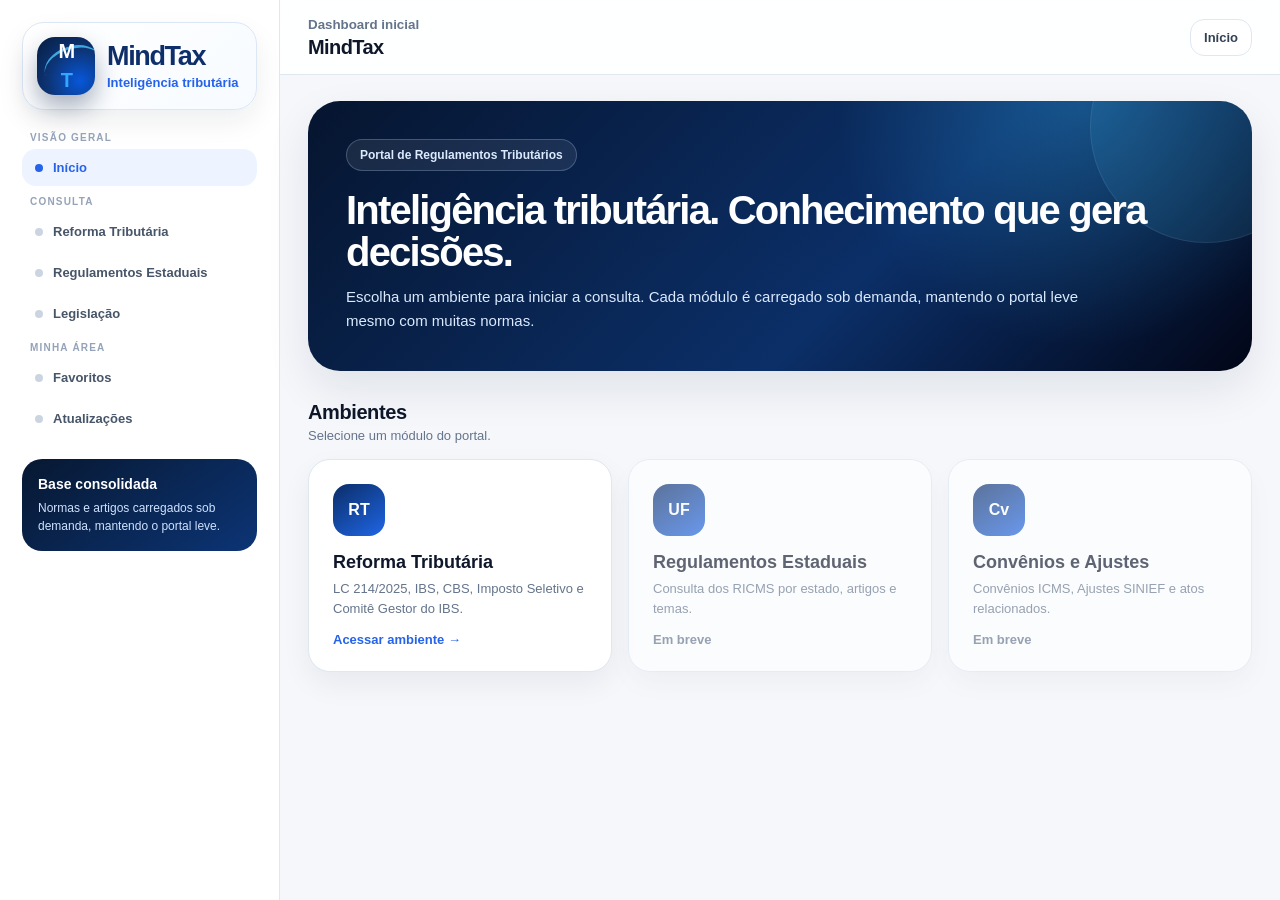
==== index.html @ da51f603 "Add files via upload" ====
<!DOCTYPE html>
<html lang="pt-BR">
<head>
<meta charset="UTF-8">
<meta name="viewport" content="width=device-width, initial-scale=1.0">
<title>MindTax | Portal</title>
<link rel="stylesheet" href="assets/styles.css">
</head>
<body>

<div class="app">

    <!-- SIDEBAR (fixa, padrão v7) -->
    <aside class="sidebar">
        <div class="brand-card" onclick="MindTax.go('inicio')">
            <div class="brand-mark"><span class="m">M</span><span class="t">T</span></div>
            <div class="brand-copy"><h1>MindTax</h1><p>Inteligência tributária</p></div>
        </div>

        <div class="nav-label">VISÃO GERAL</div>
        <nav class="nav">
            <a data-nav="inicio" onclick="MindTax.go('inicio')"><span class="dot"></span>Início</a>
        </nav>

        <div class="nav-label">CONSULTA</div>
        <nav class="nav">
            <a data-nav="reforma" onclick="MindTax.go('reforma')"><span class="dot"></span>Reforma Tributária</a>
            <a onclick="alert('Módulo em construção.')"><span class="dot"></span>Regulamentos Estaduais</a>
            <a onclick="alert('Módulo em construção.')"><span class="dot"></span>Legislação</a>
        </nav>

        <div class="nav-label">MINHA ÁREA</div>
        <nav class="nav">
            <a onclick="alert('Módulo em construção.')"><span class="dot"></span>Favoritos</a>
            <a onclick="alert('Módulo em construção.')"><span class="dot"></span>Atualizações</a>
        </nav>

        <div class="sidebar-note">
            <strong>Base consolidada</strong>
            <p>Normas e artigos carregados sob demanda, mantendo o portal leve.</p>
        </div>
    </aside>

    <!-- MAIN -->
    <main class="main">
        <header class="topbar">
            <div><small id="topSub">Dashboard inicial</small><h2 id="topTitle">MindTax</h2></div>
            <a class="btn" onclick="MindTax.go('inicio')">Início</a>
        </header>

        <!-- O motor injeta os módulos aqui -->
        <div class="content" id="app-content">
            <div class="loading">Carregando…</div>
        </div>
    </main>

</div>

<script src="assets/app.js"></script>
</body>
</html>
---- assets/styles.css ----
/* ==========================================================
   MINDTAX — ESTILOS COMPARTILHADOS
   Base visual da v7 (sidebar + topbar + marca) +
   blocos rt- das prévias validadas (Reforma Tributária).
   ========================================================== */

:root{
    --bg:#f5f7fb;--card:#ffffff;--line:#dfe7f1;
    --blue:#2563eb;--blue-dark:#0f2f6b;--blue-soft:#eef4ff;
    --text:#0f172a;--muted:#64748b;
    --radius:22px;
    --shadow:0 12px 30px rgba(15,23,42,.06);
    --shadow-lg:0 18px 45px rgba(15,23,42,.09);
    --gap-block:30px;--gap-head:16px;
}
*{margin:0;padding:0;box-sizing:border-box}
body{font-family:Inter,Segoe UI,Arial,sans-serif;background:var(--bg);color:var(--text)}

/* ================= LAYOUT (shell) ================= */
.app{display:grid;grid-template-columns:280px minmax(0,1fr);min-height:100vh}
.sidebar{height:100vh;position:sticky;top:0;background:#fff;border-right:1px solid var(--line);padding:22px;overflow:auto}

/* Marca (logo MT + nome) — padrão v7 fundo neutro */
.brand-card{display:flex;align-items:center;gap:12px;padding:12px 14px;min-height:88px;border:1px solid #dbe7f5;
    border-radius:22px;background:linear-gradient(135deg,#fff,#f7fbff);box-shadow:0 12px 28px rgba(15,23,42,.07);margin-bottom:22px;cursor:pointer}
.brand-mark{width:58px;height:58px;border-radius:18px;flex:0 0 auto;display:grid;place-items:center;color:#fff;
    font-weight:900;font-size:20px;letter-spacing:-.08em;position:relative;overflow:hidden;
    background:radial-gradient(circle at 74% 76%,#0757d9,#0d3475 52%,#061b3d);box-shadow:0 12px 24px rgba(7,27,61,.34)}
.brand-mark:before{content:"";position:absolute;inset:9px -7px auto 7px;height:38px;border-top:3px solid rgba(76,201,255,.78);border-radius:50%;transform:rotate(-18deg)}
.brand-mark span{position:relative;z-index:1}
.brand-mark .t{color:#31a7ff}
.brand-copy h1{font-size:27px;color:var(--blue-dark);letter-spacing:-.05em;line-height:1}
.brand-copy p{margin-top:5px;font-size:13px;color:var(--blue);font-weight:800}

.nav-label{margin:10px 8px 6px;font-size:10px;font-weight:900;letter-spacing:.12em;color:#94a3b8}
.nav{display:grid;gap:4px}
.nav a{display:flex;align-items:center;gap:10px;text-decoration:none;padding:11px 13px;border-radius:14px;color:#475569;font-size:13px;font-weight:750;cursor:pointer}
.nav a:hover{background:var(--blue-soft);color:var(--blue)}
.nav a.active{background:var(--blue-soft);color:var(--blue);font-weight:800}
.nav a .dot{width:8px;height:8px;border-radius:50%;background:#cbd5e1}
.nav a.active .dot{background:var(--blue)}
.sidebar-note{margin-top:22px;padding:16px;border-radius:20px;background:linear-gradient(145deg,#071831,#0c3475);color:#fff}
.sidebar-note strong{font-size:14px}
.sidebar-note p{margin-top:6px;font-size:12px;line-height:1.5;color:#cfe2ff}

.main{min-width:0}
.topbar{position:sticky;top:0;z-index:20;background:rgba(255,255,255,.9);backdrop-filter:blur(10px);
    border-bottom:1px solid var(--line);padding:15px 28px;display:flex;align-items:center;justify-content:space-between;gap:16px}
.topbar small{color:var(--muted);font-weight:700}
.topbar h2{margin-top:3px;font-size:20px;letter-spacing:-.03em}
.btn{border:1px solid var(--line);background:#fff;color:#334155;border-radius:14px;padding:10px 13px;font-size:13px;font-weight:800;cursor:pointer;text-decoration:none}
.content{max-width:1180px;margin:0 auto;padding:26px 28px 70px}
.loading{padding:48px;text-align:center;color:var(--muted);font-weight:700}

/* ================= RITMO ENTRE BLOCOS ================= */
.rt-block{margin-top:var(--gap-block)}
.rt-block:first-child{margin-top:0}
.rt-section-head{margin-bottom:var(--gap-head);display:flex;align-items:flex-end;justify-content:space-between;gap:14px}
.rt-section-head h2{font-size:20px;letter-spacing:-.02em}
.rt-section-head p{margin-top:4px;color:var(--muted);font-size:13px}
.rt-section-head a{text-decoration:none;color:var(--blue);font-size:13px;font-weight:800;white-space:nowrap;cursor:pointer}

/* Bloco recolhível (Estrutura LC 214) */
.rt-collapsible{display:none}
.rt-collapsible.is-open{display:block;animation:rtFade .28s ease}
@keyframes rtFade{from{opacity:0;transform:translateY(8px)}to{opacity:1;transform:translateY(0)}}
.rt-close-struct{border:1px solid var(--line);background:#fff;color:var(--muted);border-radius:12px;padding:9px 14px;font-size:12px;font-weight:800;cursor:pointer}
.rt-close-struct:hover{border-color:#c9dcfb;color:var(--blue)}

/* ================= BREADCRUMB ================= */
.rt-breadcrumb{display:flex;align-items:center;gap:8px;font-size:13px;font-weight:700;color:var(--muted)}
.rt-breadcrumb a{text-decoration:none;color:var(--muted);cursor:pointer}
.rt-breadcrumb a:hover{color:var(--blue)}
.rt-breadcrumb span.sep{color:#cbd5e1}
.rt-breadcrumb span.current{color:var(--blue-dark)}

/* ================= HERO ================= */
.rt-hero{position:relative;overflow:hidden;border-radius:32px;padding:38px;color:#fff;
    background:radial-gradient(circle at 82% 0%,rgba(56,189,248,.28),transparent 30%),linear-gradient(135deg,#06152f,#0b2f68 60%,#020617);box-shadow:var(--shadow-lg)}
.rt-hero:after{content:"";position:absolute;right:-70px;top:-90px;width:230px;height:230px;border-radius:50%;background:rgba(76,201,255,.10);border:1px solid rgba(255,255,255,.08)}
.rt-hero .eyebrow{position:relative;z-index:1;display:inline-flex;align-items:center;gap:8px;padding:8px 13px;border-radius:999px;font-size:12px;font-weight:800;color:#dbeafe;background:rgba(255,255,255,.08);border:1px solid rgba(191,219,254,.25)}
.rt-hero h1{position:relative;z-index:1;font-size:40px;line-height:1.05;letter-spacing:-.045em;margin:18px 0 12px}
.rt-hero p{position:relative;z-index:1;max-width:760px;line-height:1.6;color:#dbeafe;font-size:15px}
.rt-search{position:relative;z-index:1;margin-top:24px;background:#fff;border-radius:18px;padding:8px;display:flex;gap:8px;box-shadow:0 18px 34px rgba(0,0,0,.20)}
.rt-search input{flex:1;min-width:0;border:0;background:#f8fafc;border-radius:13px;padding:16px;font-size:15px;outline:none;color:var(--text)}
.rt-search input::placeholder{color:#94a3b8}
.rt-search button{border:0;border-radius:13px;padding:0 22px;background:var(--blue);color:#fff;font-size:14px;font-weight:800;cursor:pointer}
.rt-search button:hover{background:#1d4ed8}
.rt-tags{position:relative;z-index:1;margin-top:16px;display:flex;flex-wrap:wrap;gap:9px}
.rt-tags span.label{color:#9db8e6;font-size:12px;font-weight:800;align-self:center;margin-right:2px}
.rt-tags button{border:1px solid rgba(255,255,255,.16);background:rgba(255,255,255,.08);color:#eaf2ff;border-radius:999px;padding:8px 13px;font-size:12px;font-weight:700;cursor:pointer}
.rt-tags button:hover{background:rgba(255,255,255,.16)}

/* ================= BASES ================= */
.rt-bases{display:grid;grid-template-columns:repeat(auto-fit,minmax(240px,1fr));gap:16px}
.rt-base-card{position:relative;overflow:hidden;background:var(--card);border:1px solid var(--line);border-radius:var(--radius);padding:22px;box-shadow:var(--shadow);display:flex;flex-direction:column;transition:.2s}
.rt-base-card:hover{border-color:#c9dcfb;transform:translateY(-2px);box-shadow:0 18px 38px rgba(15,23,42,.10)}
.rt-base-card:after{content:"";position:absolute;right:-34px;top:-40px;width:110px;height:110px;border-radius:50%;background:var(--blue-soft)}
.rt-base-top{position:relative;z-index:1;display:flex;align-items:flex-start;justify-content:space-between;gap:10px;margin-bottom:14px}
.rt-base-icon{width:46px;height:46px;border-radius:15px;display:grid;place-items:center;font-size:13px;font-weight:900;color:#fff;background:linear-gradient(145deg,#0b2d68,#1f66e5);letter-spacing:-.02em}
.rt-badge{font-size:10px;font-weight:900;text-transform:uppercase;letter-spacing:.05em;padding:6px 10px;border-radius:999px;background:#ecfdf5;color:#087151}
.rt-badge.review{background:#fff7ed;color:#a65b09}
.rt-badge.plan{background:#f1f5f9;color:#64748b}
.rt-base-card h3{position:relative;z-index:1;font-size:18px;margin-bottom:6px;letter-spacing:-.02em}
.rt-base-card p{position:relative;z-index:1;color:var(--muted);font-size:13px;line-height:1.5;margin-bottom:16px}
.rt-meta{position:relative;z-index:1;display:grid;grid-template-columns:1fr 1fr;gap:8px;margin-bottom:16px}
.rt-meta div{background:#f8fafc;border-radius:12px;padding:9px 11px}
.rt-meta small{display:block;font-size:9px;font-weight:900;text-transform:uppercase;letter-spacing:.05em;color:var(--muted)}
.rt-meta strong{display:block;font-size:13px;margin-top:3px}
.rt-base-btn{position:relative;z-index:1;margin-top:auto;text-align:center;background:var(--blue);color:#fff;padding:11px 14px;border-radius:12px;font-size:13px;font-weight:800;cursor:pointer;border:0}
.rt-base-btn:hover{background:#1d4ed8}

/* ================= ESTRUTURA LC 214 ================= */
.rt-estrutura{background:var(--card);border:1px solid var(--line);border-radius:var(--radius);box-shadow:var(--shadow);padding:22px}
.rt-estrutura-top{display:flex;align-items:center;justify-content:space-between;gap:14px;padding-bottom:18px;margin-bottom:18px;border-bottom:1px solid var(--line)}
.rt-estrutura-id{display:flex;align-items:center;gap:12px}
.rt-estrutura-icon{width:48px;height:48px;border-radius:15px;display:grid;place-items:center;font-size:13px;font-weight:900;color:#fff;background:linear-gradient(145deg,#0b2d68,#1f66e5)}
.rt-estrutura-id h3{font-size:17px;letter-spacing:-.02em}
.rt-estrutura-id span{font-size:12px;color:var(--muted);font-weight:700}
.rt-progress-box{min-width:190px}
.rt-progress-box .lbl{display:flex;justify-content:space-between;font-size:11px;font-weight:800;color:var(--muted);margin-bottom:6px}
.rt-progress{height:8px;background:#e9eff6;border-radius:999px;overflow:hidden}
.rt-progress span{display:block;height:100%;border-radius:inherit;background:linear-gradient(90deg,var(--blue),#4cc9ff)}
.rt-partes{display:grid;grid-template-columns:repeat(auto-fit,minmax(210px,1fr));gap:14px}
.rt-parte{position:relative;text-align:left;background:#f8fafc;border:1px solid #eef2f7;border-radius:16px;padding:16px;cursor:pointer;transition:.18s;display:block;text-decoration:none;color:inherit}
.rt-parte:hover{background:#fff;border-color:#c9dcfb;transform:translateY(-2px);box-shadow:0 12px 26px rgba(15,23,42,.08)}
.rt-parte-top{display:flex;align-items:center;justify-content:space-between;gap:8px;margin-bottom:10px}
.rt-parte-num{width:34px;height:34px;border-radius:11px;display:grid;place-items:center;font-size:12px;font-weight:900;background:var(--blue-soft);color:var(--blue)}
.rt-parte-tag{font-size:9px;font-weight:900;text-transform:uppercase;letter-spacing:.05em;color:var(--muted);background:#eef2f7;border-radius:999px;padding:5px 8px}
.rt-parte h4{font-size:14px;margin-bottom:4px;letter-spacing:-.01em}
.rt-parte p{font-size:12px;color:var(--muted);line-height:1.45;margin-bottom:12px}
.rt-parte-foot{display:flex;align-items:center;justify-content:space-between;font-size:11px;font-weight:800;color:var(--muted)}
.rt-parte-foot .go{color:var(--blue)}
.rt-estrutura-foot{display:flex;align-items:center;gap:10px;flex-wrap:wrap;margin-top:18px;padding-top:18px;border-top:1px solid var(--line)}
.rt-estrutura-foot label{font-size:12px;font-weight:800;color:var(--muted)}
.rt-artigo-input{display:flex;gap:8px;flex:1;min-width:220px}
.rt-artigo-input input{flex:1;min-width:0;border:1px solid var(--line);border-radius:12px;padding:11px 13px;font-size:13px;outline:none;color:var(--text);background:#fff}
.rt-artigo-input input:focus{border-color:#c9dcfb}
.rt-artigo-input button{border:0;border-radius:12px;padding:0 18px;background:var(--blue);color:#fff;font-size:13px;font-weight:800;cursor:pointer}
.rt-artigo-input button:hover{background:#1d4ed8}

/* ================= HOME ================= */
.home-grid{display:grid;grid-template-columns:repeat(auto-fit,minmax(240px,1fr));gap:16px}
.home-card{background:var(--card);border:1px solid var(--line);border-radius:var(--radius);padding:24px;box-shadow:var(--shadow);cursor:pointer;transition:.2s;display:flex;flex-direction:column}
.home-card:hover{border-color:#c9dcfb;transform:translateY(-3px);box-shadow:0 18px 40px rgba(15,23,42,.12)}
.home-card .ic{width:52px;height:52px;border-radius:16px;display:grid;place-items:center;color:#fff;font-weight:900;background:linear-gradient(145deg,#0b2d68,#1f66e5);margin-bottom:16px}
.home-card h3{font-size:18px;margin-bottom:6px}
.home-card p{color:var(--muted);font-size:13px;line-height:1.5;margin-bottom:14px}
.home-card .go{margin-top:auto;color:var(--blue);font-weight:800;font-size:13px}
.home-card.soon{opacity:.65;cursor:default}
.home-card.soon:hover{transform:none;box-shadow:var(--shadow);border-color:var(--line)}
.home-card.soon .go{color:var(--muted)}

/* ================= NORMA (render do JSON) ================= */
.norma-head{background:var(--card);border:1px solid var(--line);border-radius:var(--radius);box-shadow:var(--shadow);padding:22px;display:flex;align-items:center;gap:12px}
.norma-head .ic{width:48px;height:48px;border-radius:15px;display:grid;place-items:center;color:#fff;font-weight:900;background:linear-gradient(145deg,#0b2d68,#1f66e5)}
.norma-head h3{font-size:17px}.norma-head span{font-size:12px;color:var(--muted);font-weight:700}
.norma-toc{background:var(--card);border:1px solid var(--line);border-radius:var(--radius);box-shadow:var(--shadow);padding:22px;margin-top:var(--gap-block)}
.norma-artigo{border-bottom:1px solid #eef2f7;padding:16px 0;scroll-margin-top:90px}
.norma-artigo:last-child{border:0}
.norma-artigo .cam{font-size:10px;font-weight:900;text-transform:uppercase;letter-spacing:.05em;color:#94a3b8;margin-bottom:6px}
.norma-artigo h4{font-size:14px;margin-bottom:6px;color:var(--blue-dark)}
.norma-artigo p{color:#334155;font-size:13px;line-height:1.6;white-space:pre-line}
.norma-artigo.destaque{background:#f8fbff;border-radius:14px;padding:16px;border-bottom:1px solid #dbeafe}

/* ================= RESPONSIVO ================= */
@media(max-width:900px){.app{grid-template-columns:1fr}.sidebar{display:none}.topbar{padding:13px 15px}.content{padding:16px 14px 60px}}
@media(max-width:720px){:root{--gap-block:22px}.rt-hero{padding:24px;border-radius:24px}.rt-hero h1{font-size:28px}.rt-search{flex-direction:column}.rt-search button{padding:14px;width:100%}.rt-bases,.home-grid{grid-template-columns:1fr}.rt-estrutura-top{flex-direction:column;align-items:flex-start}.rt-progress-box{width:100%}.rt-partes{grid-template-columns:1fr}}
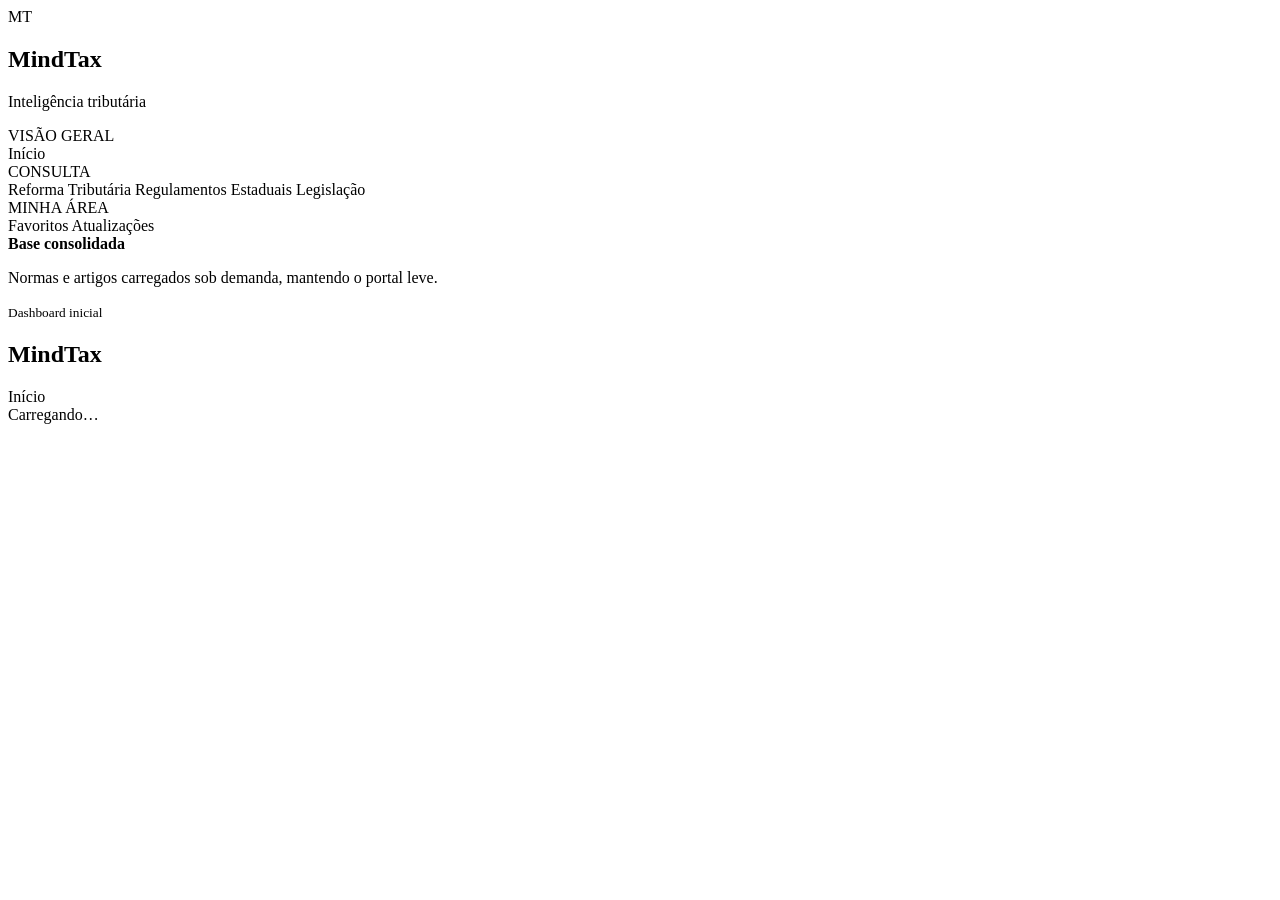
==== commit 4eccacc8: "Update stylesheet and script paths in index.html" ====
--- a/index.html
+++ b/index.html
@@ -4,7 +4,7 @@
 <meta charset="UTF-8">
 <meta name="viewport" content="width=device-width, initial-scale=1.0">
 <title>MindTax | Portal</title>
-<link rel="stylesheet" href="assets/styles.css">
+<link rel="stylesheet" href="ativos/estilos.css">
 </head>
 <body>
 
@@ -56,6 +56,6 @@
 
 </div>
 
-<script src="assets/app.js"></script>
+<script src="ativos/app.js"></script>
 </body>
 </html>
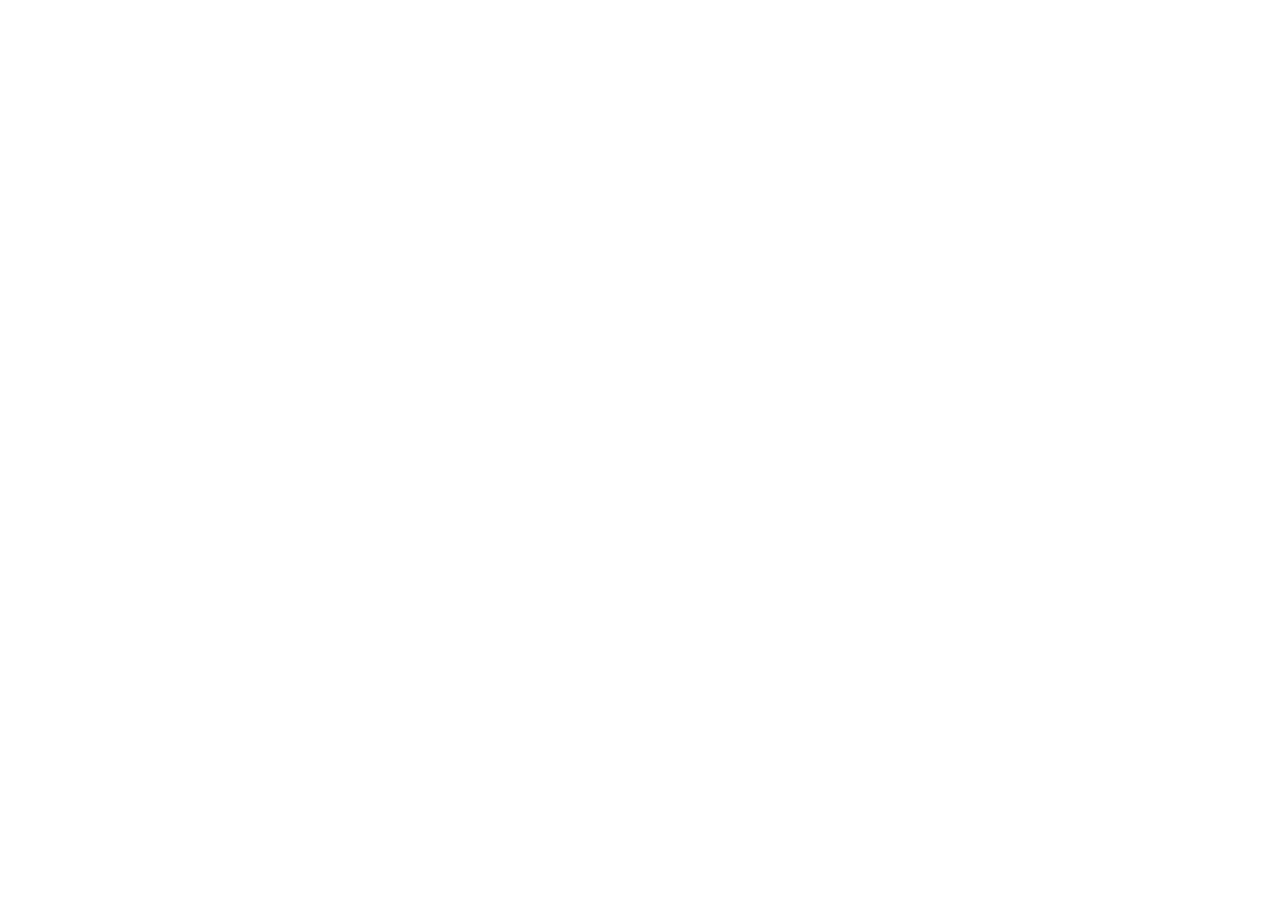
==== commit af070e18: "Update index.html" ====
--- a/index.html
+++ b/index.html
@@ -1,61 +1,417 @@
+
 <!DOCTYPE html>
-<html lang="pt-BR">
-<head>
-<meta charset="UTF-8">
-<meta name="viewport" content="width=device-width, initial-scale=1.0">
-<title>MindTax | Portal</title>
-<link rel="stylesheet" href="ativos/estilos.css">
-</head>
-<body>
-
-<div class="app">
-
-    <!-- SIDEBAR (fixa, padrão v7) -->
-    <aside class="sidebar">
-        <div class="brand-card" onclick="MindTax.go('inicio')">
-            <div class="brand-mark"><span class="m">M</span><span class="t">T</span></div>
-            <div class="brand-copy"><h1>MindTax</h1><p>Inteligência tributária</p></div>
-        </div>
-
-        <div class="nav-label">VISÃO GERAL</div>
-        <nav class="nav">
-            <a data-nav="inicio" onclick="MindTax.go('inicio')"><span class="dot"></span>Início</a>
-        </nav>
-
-        <div class="nav-label">CONSULTA</div>
-        <nav class="nav">
-            <a data-nav="reforma" onclick="MindTax.go('reforma')"><span class="dot"></span>Reforma Tributária</a>
-            <a onclick="alert('Módulo em construção.')"><span class="dot"></span>Regulamentos Estaduais</a>
-            <a onclick="alert('Módulo em construção.')"><span class="dot"></span>Legislação</a>
-        </nav>
-
-        <div class="nav-label">MINHA ÁREA</div>
-        <nav class="nav">
-            <a onclick="alert('Módulo em construção.')"><span class="dot"></span>Favoritos</a>
-            <a onclick="alert('Módulo em construção.')"><span class="dot"></span>Atualizações</a>
-        </nav>
-
-        <div class="sidebar-note">
-            <strong>Base consolidada</strong>
-            <p>Normas e artigos carregados sob demanda, mantendo o portal leve.</p>
-        </div>
-    </aside>
-
-    <!-- MAIN -->
-    <main class="main">
-        <header class="topbar">
-            <div><small id="topSub">Dashboard inicial</small><h2 id="topTitle">MindTax</h2></div>
-            <a class="btn" onclick="MindTax.go('inicio')">Início</a>
-        </header>
-
-        <!-- O motor injeta os módulos aqui -->
-        <div class="content" id="app-content">
-            <div class="loading">Carregando…</div>
-        </div>
-    </main>
-
-</div>
-
-<script src="ativos/app.js"></script>
+<html lang="en-us" dir="ltr">
+<head><meta name="GENERATOR" content="Microsoft SharePoint" /><meta http-equiv="Content-type" content="text/html; charset=utf-8" /><meta http-equiv="X-UA-Compatible" content="IE=edge" /><meta http-equiv="Expires" content="0" /><meta name="viewport" content="width=device-width, initial-scale=1.0, maximum-scale=1.0, minimum-scale=1.0, user-scalable=no" /><title>
+	OneDrive
+</title><link rel="shortcut icon" href="/_layouts/15/images/odbfavicon.ico?rev=50" type="image/vnd.microsoft.icon" id="favicon" /><link rel="manifest" crossorigin="use-credentials" href="/_layouts/15/spwebappmanifest.ashx?app=OneDrive" /></head>
+ <body style="margin: 0; padding: 0;">
+    <script  nonce= '947adbb0-5577-4706-82a0-7ca9cab7a916' >if(!spfxPerfMarks){var spfxPerfMarks = {};} var markPerfStage=function(key) {if(window.performance && typeof window.performance.now === 'function'){spfxPerfMarks[key]=window.performance.now();} else{spfxPerfMarks[key]=Date.now();} if (window.performance && typeof window.performance.mark === 'function') {window.performance.mark(key);}};</script><script type="text/javascript" nonce="947adbb0-5577-4706-82a0-7ca9cab7a916">
+	
+(function() {
+    var shellScript = document.createElement('script');
+    shellScript.setAttribute('type', 'text/javascript');
+    shellScript.setAttribute('id', 'SuiteNavShellCore');
+    shellScript.setAttribute('crossorigin', 'anonymous');
+    shellScript.async = true;
+    shellScript.addEventListener('load', function() { (typeof markPerfStage === 'function' && markPerfStage('suiteNavScriptAsyncEnd')); if (window.executeSuiteNavOnce) { window.executeSuiteNavOnce() } window.shellCoreLoaded = true; });
+    shellScript.addEventListener('error', function() { window.o365ShellScriptLoadError = arguments[0]; (typeof markPerfStage === 'function' && markPerfStage('suiteNavScriptError')); if (window.executeSuiteNavOnce) { window.executeSuiteNavOnce() } window.shellCoreLoadError = true; if (window.o365ShellLoadPromiseResolve) { window.o365ShellLoadPromiseResolve(); } if (window.o365ShellRenderPromiseResolve) { window.o365ShellRenderPromiseResolve(); } if (window.o365ShellPostRenderPromiseResolve) { window.o365ShellPostRenderPromiseResolve(); } });
+    shellScript.setAttribute('src', 'https:\u002f\u002fres.public.onecdn.static.microsoft\u002fshellux\u002fapi\u002fshellbootstrapper\u002fbusiness\u002foneshell?v=1');
+    document.head.appendChild(shellScript);
+})();
+</script><script type="text/javascript" nonce="947adbb0-5577-4706-82a0-7ca9cab7a916">
+	window.o365ShellLoadPromiseResolve = undefined; window.o365ShellLoadPromiseReject = undefined; window.o365ShellRenderPromiseResolve = undefined; window.o365ShellRenderPromiseReject = undefined; window.o365ShellPostRenderPromiseResolve = undefined; window.o365ShellPostRenderPromiseReject = undefined; window.o365ShellLoadPromise = new Promise(function (loadResolve, loadReject) { window.o365ShellLoadPromiseResolve = loadResolve, window.o365ShellLoadPromiseReject = loadReject }); window.o365ShellRenderPromise = new Promise(function (renderResolve, renderReject) { window.o365ShellRenderPromiseResolve = renderResolve, window.o365ShellRenderPromiseReject = renderReject }); window.o365ShellPostRenderPromise = new Promise(function (prResolve,prReject) { window.o365ShellPostRenderPromiseResolve = prResolve, window.o365ShellPostRenderPromiseReject = prReject }); if (window.o365ShellScriptLoadError) { window.o365ShellLoadPromiseResolve(); window.o365ShellRenderPromiseResolve(); window.o365ShellPostRenderPromiseResolve(); }var executeSuiteNav = function () {var suiteNavPlaceholder = document.createElement('div');suiteNavPlaceholder.id = 'SuiteNavPlaceholder';suiteNavPlaceholder.style = "min-height: 48px";document.body.insertBefore(suiteNavPlaceholder, document.body.firstChild);if (window.o365ShellScriptLoadError) {o365ShellLoadPromiseReject(window.o365ShellScriptLoadError);o365ShellRenderPromiseReject(new Error('SuiteNavLoadError'));o365ShellPostRenderPromiseReject(new Error('SuiteNavLoadError'));return; }o365ShellLoadPromiseResolve();var themeData = {
+                    Primary: 'transparent',
+                    AppName: '#424242',
+                    DefaultText: '#424242',
+                    DefaultBackground: 'transparent',
+                    HoverText: '#0F6CBD',
+                    HoverBackground: '#EBEBEB',
+                    SelectedText: '#0F6CBD',
+                    SelectedBackground: '#E0E0E0',
+                    PressedText: '#115EA3',
+                    PressedBackground: '#D6D6D6',
+                    SearchBoxBackgroundActive: '#FFFFFF',
+                    SearchBoxBackgroundInactive: '#FFFFFF'
+                };var searchQueryViewParam = window.location.search.substring(1).split('&').filter(function (s) { return s.indexOf('q=')===0; })[0]; var searchQuery = searchQueryViewParam ? decodeURIComponent(searchQueryViewParam.substring(2)) : ''; (typeof markPerfStage === 'function' && markPerfStage('suiteNavRenderAsyncStart'));O365Shell.RenderAsync({top: 'SuiteNavPlaceholder', layout: 'Mouse', enableSearchUX: true, initialSearchUXVisibility: true, initialSearchUXPlaceholderText: 'Search', initialSearchUXSearchText: searchQuery, enableDelayLoading: true, collapseO365Settings: false, disableDelayLoad: false, disableShellPlus: false, isThinHeader: true, enableLegacyResponsiveBehavior: false, expectSearchBoxSettings: true, darkAccent: '#82C7FF', shellAuthProviderConfig: { type: 'webAadWithMsaProxy', login_Hint: 'Cleciane.Severo@systax.com.br', appSignInUrl: 'https://www.office.com/login?prompt=select_account&ru=%2Flaunch%2Fonedrive', appSignOutUrl: 'https:\u002f\u002fvertexinc-my.sharepoint.com\u002fpersonal\u002fcleciane_severo_systax_com_br/_layouts/15/SignOut.aspx', appSwitchUrl: 'https://www.office.com/login?prompt=select_account&ru=%2Flaunch%2Fonedrive', appSwitchToUrl: function(params) { var n = params && params.nextAccount; if(!n) { return ''; } return (!n.type || n.type.toLowerCase() === 'aad' ? 'https://www.office.com/login?ru=%2Flaunch%2Fonedrive' : 'https://onedrive.live.com/?gologin=1') + (n.memberName ? '&login_hint=' + encodeURIComponent(n.memberName) : ''); }, aad: { appId: '00000003-0000-0ff1-ce00-000000000000', wreply: 'https:\u002f\u002fvertexinc-my.sharepoint.com\u002f_forms\u002fdefault.aspx' }, msa: { siteId:'250206', wreply: 'https:\u002f\u002fvertexinc-my.sharepoint.com\u002f_forms\u002fdefault.aspx' } }, shellDataOverrides: {AccountSwitchingEnabled: true,DisableMASTPopup: true,RoundedCornersSearchBoxEnabled: true, }, supportShyHeaderMode: true, shyHeaderActivationHeight:480, feedbackConfigs: { feedbackCallerAppHint: 'OneDriveCallerAppHint', onFeedbackInitializationComplete: function() {} }, initialRenderData: { AppBrandTheme: themeData, DisableTheming: false, Culture: 'en-US', CurrentMainLinkElementId: 'ShellDocuments', IsConsumer: false, UserDisplayName: 'Cleciane Severo', UserID: '10032001915b77a5', WorkloadId: 'Sharepoint', ShellBootHost: 'https://res.public.onecdn.static.microsoft', Environment: '', EnableVanillaSearchBox: true }},function () {(typeof markPerfStage === 'function' && markPerfStage('suiteNavRenderAsyncEnd'));o365ShellRenderPromiseResolve();},function () {(typeof markPerfStage === 'function' && markPerfStage('suiteNavPostRender'));o365ShellPostRenderPromiseResolve();},function (error) {(typeof markPerfStage === 'function' && markPerfStage('suiteNavRenderAsyncErrorEnd'));o365ShellRenderPromiseReject(error); o365ShellPostRenderPromiseReject(error);});};
+</script><script type="text/javascript" nonce="947adbb0-5577-4706-82a0-7ca9cab7a916">
+	
+window.executeSuiteNavOnce = function () {
+    if (!window.hasSuiteNavExecuted && !!window.O365Shell) {
+        (typeof markPerfStage === 'function' && markPerfStage('executeSuiteNavOnceStart'));
+        
+var shouldExecuteSuiteNav = false;
+
+        (typeof markPerfStage === 'function' && markPerfStage('executeSuiteNavOnceEnd'));
+        window.isSuiteNavDisabled = !window.hasSuiteNavExecuted;
+    }
+}
+executeSuiteNavOnce();
+
+</script>
 </body>
+
+    <script type="text/javascript" nonce="947adbb0-5577-4706-82a0-7ca9cab7a916">
+	var _spPageContextInfo={"ListCountLimit":0,"FieldCountLimit":0,"ClientPrefetchBehavior":0,"IsConsumerListsPaidUser":false,"IsConsumerFilesPaidUser":false,"siteDisabled":false,"IsNextGenSharePointExperienceOptedIn":false,"IsUserInNgspGroup":true,"semanticSearch":0,"isCommonDomainRequestContext":false,"isOCDIAsDefaultPreferred":false,"webServerRelativeUrl":"/personal/cleciane_severo_systax_com_br","webServerRelativeUrlLegacy":"","webAbsoluteUrl":"https://vertexinc-my.sharepoint.com/personal/cleciane_severo_systax_com_br","webAbsoluteUrlLegacy":"","viewId":"","webPropertyFlags2":0,"listId":"{214f75ef-1548-4d8b-844a-a396eeb2db59}","listTemplateId":"","listPermsMask":{"High":2147483647,"Low":4294705151},"listUrl":"/personal/cleciane_severo_systax_com_br/Documents","listUrlLegacy":"","listTitle":"Documents","listBaseTemplate":700,"listBaseType":1,"listForceCheckout":false,"draftVersionVisibilityType":0,"thirdPartyReplyUrisUpdated":false,"ariaCollectorUrl":"https://browser.pipe.aria.microsoft.com/Collector/3.0/","secureBrokerDomainName":"securebroker.sharepointonline.com","oneDsCollectorUrl":"https://mobile.events.data.microsoft.com/OneCollector/1.0/","driveInfo":{".driveUrl":"https://vertexinc-my.sharepoint.com/_api/v2.0/drives/b!uU-ffHD4eEeu2qQYhFBbMbYaL6zBMYxDqwMM19UhRYLvdU8hSBWLTYRKo5busttZ",".driveAccessToken":"access_token=v1.[base64].[base64].rS5lw02Yub8r4ULmZSz48qByNEIcDXvVLZxGggLQZaU",".driveAccessTokenV21":"access_token=v1.[base64].[base64].5CS4QJLjBy5t0Eb1CP8RwlSoyKiJ_IOxIuI0olPMtH0"},"vanityUrls":{},"multiGeoInfo":[{"InstanceId":"169dd7b3-f6d1-4253-9614-d11d9850eb7e","DataLocation":"","IsDefaultDataLocation":false,"RootSiteUrl":"https://vertexinc.sharepoint.com/","MySiteHostUrl":"https://vertexinc-my.sharepoint.com/","TenantAdminUrl":"https://vertexinc-admin.sharepoint.com/","PortalUrl":"https://vertexinc.sharepoint.com/","AdditionalUrls":[]}],"viewOnlyExperienceEnabled":false,"m365GroupsBlockDownloadsExperienceEnabled":false,"readOnlyExperienceEnabled":false,"blockDownloadFileTypePolicyEnabled":false,"authContextLimitedAccessExperienceEnabled":false,"disableBackToClassic":false,"isOAuth":false,"isLocationserviceAvailable":true,"blockDownloadsExperienceEnabled":false,"idleSessionSignOutEnabled":false,"activityBasedTimeoutEnabled":false,"isSmallMediumBizOverQuotaTenant":false,"isFraudTenant":false,"fraudTenantSubscriptionType":"","fraudTenantBlockTimestamp":"","isTenantOverQuota":null,"fraudTenantAccessRevokeTime":null,"e5DevOverQuotaTenantAccessBlockTime":"0001-01-01T00:00:00","e5DevOverQuotaTenantAccessDeactivationTime":"0001-01-01T00:00:00","cdnPrefix":"res.public.onecdn.static.microsoft/bld","cdnBaseUrl":null,"routingKey":null,"siteAbsoluteUrl":"https://vertexinc-my.sharepoint.com/personal/cleciane_severo_systax_com_br","siteAbsoluteUrlLegacy":"","siteId":"{7c9f4fb9-f870-4778-aeda-a41884505b31}","showNGSCDialogForSyncOnTS":true,"supportPoundStorePath":true,"supportPercentStorePath":true,"siteSubscriptionId":"d6144fc0-3e50-4c7e-bafe-a2b8ed607642","channelCapabilities":null,"tenantDisplayName":"Vertex, Inc.","isMultiGeoTenant":false,"isMultiGeoODBMode":false,"webDomain":"sharepoint.com","isSPO":true,"appSeatsQuota":3922.0,"isSelfServiceSiteCreationEnabled":false,"farmLabel":"US_319_Content","farmName":"US_319_SN4_Content","contentDBName":"DedicatedContent_714660_105","serverRequestPath":"/_layouts/15/onedrive.aspx","layoutsUrl":"_layouts/15","webId":"{ac2f1ab6-31c1-438c-ab03-0cd7d5214582}","webTitle":"Cleciane Severo","WebTitleCurrentLCID":1033,"webTemplate":"21","webTemplateConfiguration":"SPSPERS#9","webDescription":"This is the personal space of Cleciane Severo. You can use this space to create lists, document libraries to store, organize, and share information with others.","WebDescriptionCurrentLCID":1033,"tenantAppVersion":"1","isAppWeb":false,"webLogoUrl":"_layouts/15/images/siteicon.png","webLanguage":1033,"webLanguageName":"en-US","currentLanguage":1033,"currentUICultureName":"en-US","currentCultureName":"en-US","currentCultureLCID":1033,"env":"prod","env2":"prod","cloudType":"prod","badgerTrustMetadataEndpoint":"https://api-badgerp.svc.ms/v1.0/Auth","badgerTokenEndpoint":"https://vertexinc.sharepoint.com/_api/v2.1/badger/token","recommendationServiceMessagesEndpointUrl":"","nid":12389,"fid":192965,"serverTime":"2026-09-14T22:43:38.5411219Z","siteClientTag":"0$$16.0.27626.12012","crossDomainPhotosEnabled":true,"openInClient":false,"webUIVersion":15,"webPermMasks":{"High":2147483647,"Low":4294705151},"pageListId":"{214f75ef-1548-4d8b-844a-a396eeb2db59}","pageItemId":-1,"pagePermsMask":null,"pagePersonalizationScope":1,"userEmail":"cleciane.severo@systax.com.br","userId":3,"userLoginHint":null,"userLoginName":"cleciane.severo@systax.com.br","userDisplayName":"Cleciane Severo","userHexCid":null,"userCid":null,"userPuid":"10032001915b77a5","ageGroup":null,"isAnonymousGuestUser":false,"isEmailAuthenticationGuestUser":false,"isExternalGuestUser":false,"isNativeFederatedUser":false,"homeTenantId":null,"ReleaseTrack":0,"requestFilesLinkEnabled":false,"fileRequestBrandingCdnInfo":{"LogoFilePublicCdnUrl":"","BackgroundFilePublicCdnUrl":""},"isShareByLinkEnabled":false,"isCompanyWideSharingDisabled":false,"FolderAnonymousLinkPermission":5,"systemUserKey":"i:0h.f|membership|10032001915b77a5@live.com","alertsEnabled":true,"siteServerRelativeUrl":"/personal/cleciane_severo_systax_com_br","siteServerRelativeUrlLegacy":"","allowSilverlightPrompt":"True","themeCacheToken":"/personal/cleciane_severo_systax_com_br::1:16.0.27626.12012","themedCssFolderUrl":null,"themedImageFileNames":null,"modernThemingEnabled":true,"isSiteAdmin":true,"isMySiteOwner":true,"mySiteOwner":"cleciane.severo@systax.com.br","isSiteOwner":true,"isSiteListsHost":false,"isSiteFilesHost":false,"viewType":"","ExpFeatures":[-1944092672,1079309057,67198016,638525468,858982168,-2067512704,80269312,55585821,4789284,-1810235392,1461904,-2013134712,98952,8519936,719524,1879834692,369115506,809111744,1628705287,-1073740800,10708041,8716289,95715844,66716038,272643584,1077379584,1880621082,1074794752,1073741904,371195905,135528720,41088,411107328,-740361811,2113158207,1034765302,-1168888663,212590011,1739194503,-177839319,703965635,-41750915,306400595,-1625573551,-167625650,1614012015,545084958,864416461,-1380944810,1882151461,-2005208841,-1530037173,-589261445,-332212298,-1399916357,935546811,1572109251,-2122899154,-737126917,904415225,-677817954,-81267980,1780157819,-432998767,-844261968,88080302,-680477240,1482684911,-194511875,-1142687429,-2135192198,2006109914,-156380202,-83970177,870825592,2042224580,1323269475,382133023,256186202,-309445400,-2085893196,199390820,-352453229,866009998,2144586727,1471123173,1330286199,712473933,-1091902435,-2048052231,-1088518671,1399574525,-346823754,1270813295,-587420272,263413654,1505159360,-2033084099,-613419112,539187989,-249356943,-1222738568,1890911221,-1053438286,2012625149,-931479950,-1349080555,-1088999769,929236476,-1497712282,1812834398,1127267017,1050816993,-1104930947,-1493860179,1439847841,-917300315,234281171,-776031723,-113885914,-222757548,670898045,1156260994,1999127560,-1787691149,-631629574,-288103145,-806764628,935565823,-554708426,1718863857,1500155133,-1113008849,1891028859,-1228178508,1059027839,1774443471,-1495719983,541109452,1352420154,490840639,-956666900,-1861107085,1464838364,-667176975,-1697163899,321343507,1759105437,12123342,22587573,1279301844,1193812773,-183395657,-619161268,-1342109366,1654411800,-1555896195,-1123579992,142744334,83099150,-1622861054,-1827649917,135272615,-1337327129,581567497,542118933,67158225,16842785,1090519042,0,541065216],"ECSClientFeatures":[1619534225,338788359,236585027,-1879045120,285770752,16384,0,0],"experimentData":"[base64]","experimentDataLookup":[],"killSwitches":{"26684DBA-6DE2-4FD2-946B-7CD408A600FA":true,"FCDC431A-6BA3-4278-B594-580352C783A0":true,"96D6B33C-DAF9-4DB9-86DD-10D5EF0EF104":true,"23566FFF-6D75-406F-9E41-2807B8CD1ECE":true,"CBEB1629-96BB-45C3-A7B3-F761F09FD33F":true,"91524F60-8439-4784-9B80-A5AC8A9E093E":true,"F4A7D9E1-3B6C-4F8D-9A2E-5C7B3E6D8F9A":true,"3FBD7DE3-0A36-4646-80B8-1BA563E964DD":true,"ED62BC24-3BB6-4873-BB65-8DF8B2133DD2":true,"DC8B1DA8-118F-4174-BE1E-83E9764CDAF8":true,"55669A30-A2AB-43F9-B74C-B91D5DEB614E":true,"351CBDF4-7BA0-491E-833A-B92E3C90EAB0":true,"BC640EC0-982A-4356-8039-615FFB246F40":true,"965754EC-A537-4858-A12A-DA429FB725BE":true,"A3DE4203-EE8C-4979-9510-95464DBC6643":true,"CD6B2DE5-DE09-4190-8117-93C98346525B":true,"D8E3E5F5-44F8-4FAC-8447-5F3E261AA152":true,"61252127-F1C3-4B9D-B229-D41A7F9C85D0":true,"61F258D9-977D-4486-B56D-F25DE609302D":true,"CF8CA507-35DC-41F1-ACDB-337A98A851F5":true,"6F894733-1E2D-4A5A-A34E-EE87E7263031":true,"C28DA8E7-0EAA-4930-B780-050159E8AB37":true,"86610142-F5D3-47D6-AFEC-8161AC1B1499":true,"8DA6EA8A-7EF9-4E20-A8AC-6378D80DD154":true,"45BC91ED-00E6-4E06-8927-BCE6F82CACE8":true,"D4721386-71A7-4C58-8B67-A1DCC4D1B36C":true,"0437C823-D0A4-48B7-A957-7730148497F6":true,"C70439FA-3A91-498E-ABAE-F32E2F5AF7CB":true,"3B5DE7B0-8665-4A32-ACCA-BA0EB491B70C":true,"03170E5C-3EF4-4214-8052-623762312ED1":true,"176CF905-09A3-4921-8E4F-BE536AEE2EE0":true,"E3BB2031-9A11-417C-904A-D04474202DD0":true,"871E126B-79B9-43AD-AF88-73FF6371D4C4":true,"F159755D-E18F-48D2-BF63-F188570721C4":true,"906C2A10-A759-4538-9C0E-4932F914AADE":true,"7C4E9A2B-3F1D-4E8A-B5C7-2D6E8F1A3B9C":true,"1AF77BD4-6E33-4D61-B0E9-67311D1C26B6":true,"640FA833-00A2-4A37-B36E-B79E289E45B4":true,"604EF003-9BF3-4721-861F-1365A7218CB7":true,"4A4523FD-A8E4-4F20-BA2B-C9979D8B9CE7":true,"2C664E36-17D7-41DC-87C5-5AA1A3D3F7E9":true,"9B91F2D0-701B-4B5D-8334-399503BFBBCF":true,"55EF126A-6843-4312-88A6-1CFD08643BF1":true,"FF973142-A1EA-4C11-ACE5-D38D490F0357":true,"E5E717B3-0F07-4A8E-B29B-C7BEB1A0FD98":true,"C21D18A5-A803-426E-841B-8ACFE52B649F":true,"7975FD6B-A774-452D-9CF1-FF346032FFAC":true,"72EDF121-1FE4-4600-9B96-FBEB9B04666E":true,"133E28C4-D12E-4D96-81C5-76689555A384":true,"8C9536D7-C420-434F-BB25-84FAB09B28F2":true,"7733D9C2-DA9E-4377-A40E-376B254EC9C7":true,"1F252251-F546-5820-AC36-E97FA08DB774":true,"CE97793F-4562-4A55-AB45-C2D8AD7970D3":true,"FFC2DDF2-4B98-4EE0-8783-1586E73FF55E":true,"D7D02D95-55B4-4E36-8183-D252A980C58B":true,"29450AB5-11AB-42DA-8D14-FA34EC4278B0":true,"72B9C774-CE03-4DD3-9576-3B4286279C23":true,"2A12C5DA-6682-43B0-96DE-AD210CBDCBD0":true,"F2579284-3365-4961-B098-215E09D9B05F":true,"E9B8CD96-D169-4F4B-875E-E2425935DB1A":true,"B4391BF2-F924-4D73-AA55-59715C717E36":true,"F2365F14-D6BA-4F98-861B-D03F3A905C02":true,"C5EFF7C4-E412-4EBB-89C8-0D5201EBA3B3":true,"8C4B9E2D-1A6F-47B3-95E8-7D3F2A1C0B4E":true,"F39B4D92-3786-4659-896A-D808990CEAC1":true,"B3B7193C-F272-47FC-8651-636853DD38C0":true,"F0F73CD8-03FF-4A61-9F79-A8835FDE0D13":true,"99DE620F-6D5A-4DB1-8436-A3B4B62514FC":true,"A1C2D3E4-F5A6-4B7C-8D9E-0F1A2B3C4D5E":true,"69D9E519-6C65-48F7-8EA0-BB59B4B139D4":true,"DC63311B-6DAB-4377-8ADD-6CFCD044B8F5":true,"D2C7249A-673E-46FD-8B76-683A99C5FAE1":true,"F34936A0-A838-4DF1-8D91-C9EAA87FE208":true,"3977EB5A-2561-4C92-9727-9F1C38F85214":true,"7A03209D-EC75-47BE-A3D6-93A137FED8D6":true,"9873C3F4-E0E2-4DA1-950A-141656E6E8C6":true,"0F05DB60-3F99-4E3E-8224-0F580F736FB7":true,"D7B1724D-7777-4BD1-9E27-193C9D417765":true,"D837348D-E150-4733-A05E-C0C17F349E76":true,"816C3C30-303D-4CE5-BA6F-528E59FD5DFF":true,"8C675EB4-30E6-4C7B-84A7-D9FCB20781FC":true,"B536DB66-D67D-46F9-A93A-3FC2EF1A3BDC":true,"3119ABEC-B969-4829-B8B2-2739FBC3FEBC":true,"FB13D071-8EAB-451F-8CD4-E22B3ED2E8BE":true,"D3076E84-57D1-4C1C-A66F-EB0B2AA7486E":true,"10F1392A-27AA-46D3-882A-F0AE5F5AEAD6":true,"547F20C4-1D55-4A9B-903F-78487DDACBEA":true,"12B03906-B966-4E50-A9F0-B531FF948C8F":true,"9A7ADA8C-3AFE-45F2-880B-D22AAAD62DDE":true,"F336707D-41C9-471D-B862-8F372CD8AA9A":true,"B0C560A1-D855-4B09-95D7-0FAD52EA3775":true,"8DAFEE0C-DBED-4C48-8D93-B008FFAE876B":true,"D798FC9E-BDE6-4155-AEDA-B6E338500296":true,"D662398D-6756-4C15-B96F-C1E373F6118E":true,"7FF2F79F-5F71-4D34-80DC-E43CE62A922C":true,"C3BA866B-4DA0-4B54-BC9D-E3D9E70CB51F":true,"1F863047-A5EC-4214-89FE-6013822C8864":true,"603C9F64-3031-4BBF-93D6-0C0DEA6221E5":true,"CF3B3B92-6B31-40BA-A3F9-504551FD1824":true,"E3D21D35-3473-4A06-8EC5-E6138A79EDFD":true,"DA04E1B8-E0D2-4771-87F3-F17A23DE18F1":true,"5D110968-3424-4938-8261-F1BBDD9CB687":true,"582BCD53-DCA5-4C8D-8BC6-78F8F08BA51B":true,"F2B3CF81-EE07-4050-8BCA-D9A21E497D6B":true,"5EA1E3F1-9673-49B9-8D42-BECDD5B05E88":true,"D934BC0A-960A-49C3-B2EB-9A58613870FC":true,"B0C1D2E3-F4A5-4B6C-7D8E-9F0A1B2C3D4E":true,"ED5BA289-B407-4D75-9CBC-FB5C5A3B2E6A":true,"5AD4FAE1-9F54-4285-8E40-81DA7DC38F93":true,"3B8E5F91-2D6A-4C7B-9E1F-8A3D5C2B7E4F":true,"C30CA1FC-1B06-4E9D-80E0-EC7EBAD52FC5":true,"2188A668-63D4-4670-8E82-31F375ACADC9":true,"C9568A31-8D81-4BB7-B4EC-535CBCC418A7":true,"C4897EE7-C005-4C5C-8870-EFB753D5D91B":true,"D6C6A350-CFF3-47D9-8E31-7CFCDB55FBA4":true,"0E5237C6-6B73-4B32-B623-7BE441E2A4DD":true,"41DFF24A-FDB4-4B6A-8BFB-B1F2B3A859B4":true,"21C299C1-684A-4FE3-93BC-035921B852D5":true,"A08189EB-90D7-4BDF-B665-B7D73B580C60":true,"9E8BA286-4E2B-4CB6-9A4E-DE9242923268":true,"AEAB0199-7443-44F0-826B-06D1C3337636":true,"8FDCB51E-E918-4C9F-B152-78852AA293C3":true,"2B4F4D3E-3C4A-4D3A-912E-5F6A7B8C9DAE":true,"A7B8C9D0-E1F2-4345-A6B7-C8D9E0F1A2B3":true,"D139515B-935A-45CA-BFF7-3B62EDF11264":true,"D022ADC4-0AC7-4128-80C1-6E18931E4B65":true,"63403020-62E2-11EE-83DF-8C1D96BC76A8":true,"D26A2779-438A-4196-A2C7-89B89C268FFF":true,"6D873B20-642B-4886-A823-AC0A70CACB1B":true,"8E29CDDC-54FF-493B-885A-5BB7D3454F1B":true,"3DF00E0D-53AF-417E-8F33-DB537A2A580D":true,"8ACA3C8D-8EDD-4894-A7D7-21A862AE2432":true,"BE249AB1-88A5-47EA-B086-11E2524B13EF":true,"C35CB81B-38AD-4028-BEFA-28352B4F4325":true,"A69046FB-92F1-402C-A227-C4CA2AB282C0":true,"0F17B166-7468-4050-9183-B5B405AAEADB":true,"92DF6672-EE06-4B55-A705-3C794A1A3798":true,"94DA0C63-810C-4053-BCA6-22BC1D53D397":true,"B0DDCF1C-0B3A-4B13-B0DB-EABD37A41891":true,"D4937216-FCEE-4CEA-BF1C-BABDF1BDAC75":true,"36597ADF-3832-4E93-9DFB-8BA963808E4B":true,"0FCA3430-9C7B-4FC3-A761-842A75BBA37E":true,"6F95D461-5938-4A8F-B66C-D6DAD9758843":true,"3F2EB71C-1DBF-4643-B963-7CD5AD0C398C":true,"1FC554B4-2CF6-4D6A-834B-E563D2AC846F":true,"4EDE5FC7-4FDF-43BD-B43A-D2C6F8B8F4B8":true,"E2AEC721-4D2C-40E1-B58C-F060DED07C4A":true,"7E5DD373-6054-49B2-8433-9B7B73ABFA97":true,"D24FBAF5-408E-4483-8621-E422F726A403":true,"4991674F-6FC6-49B0-8D3D-561D87630512":true,"231F3CCC-290E-4F8A-89AD-D41C28985A34":true,"296A7442-6490-4A71-A35B-6CC030E1D9E4":true,"FD58FECB-5C22-43DE-A34E-03E9DC5DE376":true,"DD03EAEF-4330-435D-963C-8B6D580647A5":true,"3213DB21-9D46-440F-83C5-0BBF6C965624":true,"7C7A4A66-F263-41E5-BFF0-52245C0BDAA5":true,"6185EC44-C67C-4C20-B81E-E100B9D4D890":true,"38A0C1FA-85E4-437A-ACA3-D4682834CB2A":true,"8423BFA0-73B5-4BFF-B2FB-BC6A1BFAED09":true,"67D0EFFC-0B74-4EAF-B65C-DDE48811F342":true,"BCF07FBD-C1EE-4964-883C-79C52F72217B":true,"5C0A87B4-F633-4874-A3C0-F86B3B87B34B":true,"ABDBC542-CF0A-48F6-923A-CFDD697414BC":true,"A3F8D044-AFE6-4366-B069-DD4A42B3CF98":true,"28F03284-0266-4101-8E8A-624AC6834AE6":true,"C6DFBB13-B9F5-4888-8E25-D38C0FB53ED9":true,"F1A1EFB4-C6BC-4A2A-A3D9-DBDB95809C04":true,"5A9D0EB2-DD17-4869-8609-B8A7D1CA4119":true,"863EB64D-D8A3-495B-A25E-08F4913E5D83":true,"EF02875F-9104-409D-9152-4C83C82E3DD8":true,"67261ED8-D919-4EC1-BA34-C83098291D92":true,"89127446-B8FD-4706-915B-8D4822AF18D0":true,"B40227BC-EFCE-4BD4-92FA-48CC669A5196":true,"A6487485-45B9-4403-BA8E-E947CC9BB7B5":true,"B2CC999E-5879-4FC3-912F-F55929D8F60F":true,"C4D8E1F5-7A2B-4E39-B6C0-9F1D3A5E8B72":true,"6D1B5FEB-6C3E-481A-B116-800BF1271630":true,"3C7DF70D-90E2-440E-AB4A-495ABDAF4F2E":true,"95FB2C98-0B58-48ED-9E07-3637F7F39D11":true,"37428567-FC79-4DA0-A2D0-A5FDB35A5C73":true,"A1E95285-6D58-43EE-8F85-4DDABE9088A1":true,"842CD981-981D-469F-96A8-62187F4D9E87":true,"0BFAFB59-178E-4E44-83A2-014CA16A4138":true,"A260CC57-04CF-4476-80F0-ABCC63DF2812":true,"5BFC3822-ACA9-46FA-99E1-5A977922F534":true,"55F7DDBF-41DD-4422-A546-9FDC4FC12163":true,"0D337DE3-677B-4D6D-9A2B-90D829DB923C":true,"5E318AAC-7CB9-4FAF-B729-DE094C8AF2F8":true,"B7671D5B-A14D-440C-8F93-068478193D7D":true,"DDD8858B-AEC1-48C7-853F-A9D5971F8C97":true,"96A8B485-F1ED-4649-A4A2-B9115043DADA":true,"39219486-86A3-4C05-BFA2-C911C231CAA0":true,"D0B5C7DF-966E-4B16-A34A-3CA0FAB1FBBB":true,"8F2A3D5E-9C4B-4A1F-B8E7-6D1F4C2A8E9B":true,"D5DB63A9-DAD6-4816-A37F-B1E42EE2EF7B":true,"9E45A657-599A-4684-8FC1-5A035BD02627":true,"1916ACF8-79D1-480A-8FC3-B8D55C6CAB6B":true,"B1912B40-D741-439E-8B82-643EC3B4CFDA":true,"BC808E85-F707-4069-8DE3-58046C5A6276":true,"AB608238-938F-4B47-87A8-6B865CC5DD8F":true,"EA0F4FC5-F462-46BA-91E8-866D097A7A7E":true,"48CF2791-97F1-46B9-9831-9414587F6C4E":true,"DBD10CB5-8366-44B7-BC04-95950937F444":true,"0674B69C-6F69-4B5A-A5E0-889EA77D86B1":true,"9C994B0B-AEDB-4408-8B50-FD8859ACA275":true,"4BE7EFBA-C4AB-4931-AFC6-9BB16BAA0FF7":true,"35703EA7-BA4A-4BE8-BFA5-17D396BE3D2C":true,"3418264E-4C53-4488-BE24-55EC24097CFA":true,"24825664-63BE-11EE-8C99-0242AC120002":true,"BA69AE6C-58BF-45ED-B3F0-CEE6B41445BE":true,"24266F98-0D1B-4B86-A77D-EB87DC9CB56D":true,"77ED0A33-9028-4C7C-AB5A-571C238ED06C":true,"3244FE1A-3395-4397-8F60-4A19FB6047D4":true,"6EE23982-3CBE-4F1F-9990-7628825FB9FE":true,"C33691D7-F912-4676-917D-BC526772955F":true,"5606CC61-2DFF-456C-9CC0-DB67E815EC91":true,"CDB488E3-7334-4210-90CC-5ED25A9FDF73":true,"576EDC0E-2659-493A-B552-9E3DF02B3524":true,"AC16EE09-DEDF-4DD8-952E-96A90F5D5954":true,"20C91300-CE76-4071-8DC3-CB9041468D39":true,"E743DA95-BD7A-45AF-9496-A998CC5D0C25":true,"0C9ECC3C-99C3-482D-8C04-18B4417225CE":true,"1DD3AA20-B6C0-45CC-8281-DB92A7CE0840":true,"EC5EF303-CB05-4853-A4E3-A3F4514A3AE8":true,"B629EC1E-AF77-46FA-A36A-5A7EDA0DEFAA":true,"4D61E038-1D77-4444-8E00-758F8D7709E6":true,"5881881D-7933-4061-9373-E8E7AE4F68A3":true,"E7FE9DCB-7FAB-498C-BB7E-4E173824B671":true,"BB930926-9BB4-4BB2-A5DE-362FF03BB515":true,"7A4E34F9-78E5-4E71-8602-F5CB8458E9FB":true,"C4C80200-81A7-4E4A-B029-16F82653CA68":true,"113773FF-2496-4288-936E-C3B7C6674980":true,"C2A85607-E189-42E3-897A-AB811317A161":true,"F311F90F-287F-4FCA-A6B0-676019E9A967":true,"3C26F17E-F496-4A36-BF02-6E0739F7D473":true,"AE07D9F3-1F19-4ACA-8A82-C9B8CDAEEE87":true,"E74146C5-5A79-4600-8A65-C5757566426A":true,"FCBD4C1E-2024-4499-BE49-CF21FE72FC5B":true,"7610FDC8-5B18-4272-B5B4-25848D3F5A70":true,"7CC2F6B1-1240-490B-A922-04F008BAD48A":true,"868864ED-0B7B-4F92-8868-F4AF026839B9":true,"16C07637-649B-4FE9-A2D2-E9692C3DE315":true,"16F43CF6-4703-40FE-8CCE-0CC998665AE9":true,"082E6126-A7ED-42DD-B0F2-A9D83E9F4B35":true,"BB259264-3E6D-42D2-A9AA-50C8D1C0EF98":true,"9AB49DB6-C6C6-4DCF-AFE6-15A3DDF29B6A":true,"0C42E73B-2810-492D-9E9F-1786BD25F6C9":true,"01497DC6-EED7-40ED-B447-A33DB0B09264":true,"BF8CE740-404B-40EB-B7A2-D67D13328C0E":true,"CA91ACA9-EF1C-46F2-9276-25DE5ACE2C53":true,"6873C9C9-3EFB-47AC-A545-046F6BB86119":true,"8F2BFEA7-B40B-431F-AFF2-1BC8F4EF1218":true,"1901A7E6-A1A5-4B09-9F6D-65482846DA71":true,"28C01EE2-51E5-40DF-AFFB-E2E7FBB78669":true,"B9812DB3-8612-480E-B4F5-20F8C52F2C04":true,"84901255-7AC0-4D12-89CD-51588E696441":true,"D1180933-383A-4F2F-8B71-C811CEE67DB9":true,"8BDFEB17-8018-4BDE-9D92-5363282418CE":true,"0012F783-C581-497A-888B-080D7AC73A01":true,"8FB68837-F4A0-4E91-87F5-E7FA56E9EFBA":true,"B6A44CBE-3DB6-4D49-85F5-E0BA46A59698":true,"3EA75EEE-8F78-49B4-B402-B904999CDC5F":true,"D0F9EA0A-A66C-4565-BA16-CE5D6A92B110":true,"0D46A3EE-DBB2-440B-AAD1-8F96D6D148BF":true,"976D4789-A735-4F3F-A12B-38C42A6C0E47":true,"B9C1D6F1-0F4E-4E0C-8B8D-3C7A2B2F9F5D":true,"74F55432-A233-4FA9-9FB9-20056B6F1FB5":true,"FE1C5D0A-66FC-438E-9661-EB4F7B4B0F7A":true,"D6E7F8A9-B0C1-4D2E-3F4A-5B6C7D8E9F0A":true,"B2D2AD7D-446B-437C-BFA8-76FDF50392C3":true,"7E2B4272-D581-4EFA-A9B5-0904C81FE7D2":true,"F7A7EF08-2CB5-42D0-BB4C-2721ABBAB09C":true,"318B321D-CFD8-4E96-AECA-50A4C06F59E0":true,"048CDDA5-20FC-482C-8566-FDC9A51305F8":true,"54D8312C-FC1C-4DD9-A828-B39AF31890C6":true,"C2AD6B0A-D55D-413C-87D6-EE9A3A6AD3D2":true,"4188853E-FEE1-41D6-B1A0-D4E7A8D60FA1":true,"90BCFD93-730F-4BF2-A23B-B603ABCC42EC":true,"BA6A1E39-0C90-468E-B87C-CD6CE8C13D24":true,"7AEA6095-EF52-4D66-8C6A-57B65E9772F5":true,"DAA20120-3649-40A9-AD04-3E8750E54CCF":true,"D56AC25F-4229-4C2A-8A6F-17EF7C46833D":true,"5768DFA0-69A1-4826-B42D-058E9B462F98":true,"D67BB698-F04A-4882-A84C-5EDB62C58751":true,"FE72F272-B823-4B8C-B05E-DB8226ACC977":true,"4BC110AE-2AEA-456E-BCB2-3E3B15C7E6C5":true,"DE23FF79-6DDB-4BF0-BA32-A8B6C87ABBEE":true,"89D27785-FDED-43DE-874A-2C18D8D20FA7":true,"0B689E10-1669-4662-A229-A7A6CDDC97A7":true,"72FE2ECD-BDDB-441E-A53A-D7523CA445BE":true,"C16A34A9-23A1-4A2C-A51F-0D44C5464D23":true,"84272516-E2D1-4629-8C49-D7E398818E10":true,"BA6F2E20-E0D4-44F7-9562-6289632C7F38":true,"4A255EA5-775B-4442-A0DF-D7477D0AB10F":true,"E1A7D9E3-4B6C-4A8D-9F2E-5C7B3E6D8A9F":true,"DCC5FA29-95A6-4098-8A70-69BC7A436A9B":true,"EA0BE5E5-1361-4669-9A7E-B83D27148249":true,"AB97DF1C-8398-447F-930B-0F7F29C76B60":true,"604736C2-4F3B-4736-B552-2ABDC6BCA781":true,"3D6DB16F-1C25-419F-AA15-B21249E988FD":true,"52ADD4FC-FC24-42C5-B6DC-440F3D1C8892":true,"44B2CAA1-63A9-4A8B-A8A1-EDFA62B3E9B8":true,"E8103D4B-C2CC-4BCD-A7D1-8BD60EA093B0":true,"B5DC1BE1-968F-4D65-A3D2-1C8462508862":true,"FBAB446A-84DE-464C-8353-C39D8F39DB4D":true,"8A26D685-EF4E-4A4B-8D00-1316D20DFA4A":true,"DA663298-2849-4794-BEDB-25D5F0DE3829":true,"55504E1A-A011-4DCD-B4C5-135F8E95A01C":true,"8CDAE955-34FF-4827-BC78-4E478B33BF1E":true,"8C96B423-8681-42C7-A684-7C7D6E6E5DEC":true,"B2C3D4E5-F6A7-4B8C-9D0E-1F2A3B4C5D6E":true,"D7117103-0986-4117-A232-4B62EE5A0FEB":true,"3EF45F84-361B-4AC4-A298-5A7EB847379D":true,"725D2328-E3A1-4090-8B83-EEAD9BDE9A3D":true,"18B1ADA4-16EB-4DF5-923A-1ACA094355F4":true,"4C47724E-E2C8-4877-B856-70DCC2BF355A":true,"B1F200BF-3EFE-4F0E-B69F-8790C66C2374":true,"1881F6F8-E148-4EAC-9EE3-4690C754BF72":true,"3C4D5E6F-7A8B-4C9D-0E1F-2A3B4C5D6E7F":true,"826D75E2-CF28-49F7-8D64-DA0D87F17AC9":true,"2D05EA90-4F3F-4A05-9E49-2FCE91694359":true,"E038D224-2440-4925-AE1E-7DBFA66690A3":true,"FA649754-0651-499F-BCAC-94D84822C20C":true,"C9E2F7A4-5B3C-4A8D-9F1E-7C6B3E5D8A9F":true,"14E6412F-79E1-42B2-A24E-9B000A2138B0":true,"A3D9E4F7-6B3C-4F8D-9A1E-7C5B3E6D8F9A":true,"182CE858-EA8A-44AA-80A0-7B33CC749A9F":true,"8198078B-C943-4F5B-9A0E-EFA44A6C662A":true,"E1F3A7D9-4B6C-4A8E-9D2F-7C5B3E6A8D9F":true,"8A1052BA-E467-454F-980B-A4D12711EAB7":true,"68CAB183-4BFA-4F48-82B8-FBE9F28EB66D":true,"CB3D0D4C-0BD8-4F5A-A14E-3171F072D38C":true,"0CA26C94-794D-4471-A918-D88CEBB1C1B8":true,"FF16C31F-53AE-4B4A-A6AA-CF55476C537C":true,"63436300-21E9-4001-A9C7-EB3142B86B3F":true,"4BED60C5-1C68-4C10-959D-3A8295EDFE67":true,"02BC4844-88DE-47D7-9DAF-459F76F135F9":true,"C7C494A8-A122-468A-A29A-3B9A193C330A":true,"85FB1FCD-1982-4847-9503-507FD1234EEF":true,"39E927CB-C8BF-40B2-AE63-F9C134ED856D":true,"52D31F68-F8B8-4792-8ACD-3C218D54DC6E":true,"010BE668-90F2-43CE-A5EA-428322295FB8":true,"56363F6D-2B7D-4648-9C8E-33A330D1EFA6":true,"CFA1DE1D-53E6-4FED-BB93-A606ED9D11D5":true,"275D8CCC-211D-49BF-991B-57792ACA5964":true,"0A5228F8-739F-43DE-A8CC-3119F99678C5":true,"11201BA1-2FD4-4BD2-B48B-28B618C4CB9B":true,"62EA590C-4B28-4228-8077-E0805323A855":true,"CAA34D34-2F51-4125-BB1B-E7F029948C81":true,"61CEF2A7-E38E-4B35-BCD9-E3FA300DF924":true,"38C1BC5E-F12E-4724-B8CB-E9B8B5E6C803":true,"A0F0A0F1-9B8A-4947-9705-45F11D587BB7":true,"9A48A36D-D9B4-49B8-A900-593E78AF7012":true,"A8560997-31B9-4B93-B26F-5F5C76BA108A":true,"5C465AAE-218B-439A-894C-8F10019A3B0D":true,"17E460BA-7BA7-49DC-A2AA-653209A74B30":true,"90EB016D-B7E2-4581-8E57-4C16F09D239B":true,"6AFD4D54-8BAA-4639-B611-DA4001462CB0":true,"200F3171-09B5-435E-9313-D9EE4E8CF724":true,"1193E9AE-974E-4FDB-8CC0-08B116FC7275":true,"DC5B4095-F616-464D-91E6-442961A39A03":true,"108F98EE-A70A-4A37-A5C3-91EA08DE815B":true,"A8C04881-25F9-45DE-9372-C2A4D1F66CBA":true,"C6F2A9E4-5B3C-4A8D-9F1E-7C6B3E5D8A9F":true,"D6F11106-2E06-4BC8-9734-ACC50E5EBB38":true,"B3991E8F-5075-474D-9CCB-1ACE296235AD":true,"4A0C183D-5A47-4F5A-ADD3-81B2322040FF":true,"B88B3867-DA50-4A7D-8920-3E7D3CBF4A76":true,"9B79A299-7F3E-49DB-95CA-BFAC8A7CE183":true,"67A39923-C384-4D5F-9283-F8186EC3B14B":true,"91C06EED-7FA1-4B7C-B58E-47440AB436F6":true,"6E8841C4-D221-4605-B007-2BF2A4E9FA19":true,"39C6FB0D-012C-4AF9-8718-6247C3059C11":true,"53079B9A-8992-4E83-9C3B-32602DA07FF6":true,"4D775628-90F4-455F-BBC9-29EBBCB0D86B":true,"8F9C257B-F0D6-499E-B3B0-9A59590006C3":true,"F4547FD0-50AA-4551-B8B2-CFEFF90E591C":true,"202117E5-1867-4538-864A-DD1F6A614487":true,"C1748EEB-EDDD-4193-BE13-56AEB74C36CE":true,"D4E5F6A7-B8C9-4D0E-1F2A-3B4C5D6E7F8A":true,"26D3FEED-12DA-48B2-84FB-5858EBCEF26C":true,"1800089E-6ABE-4B20-B67C-3650B2BD69D2":true,"9BD2A1FF-A004-4BF4-BE32-1C313DFDDC91":true,"A9031336-CF1F-421E-8CDB-F88804FD204A":true,"E5F6A7B8-C9D0-4123-E4F5-A6B7C8D9E0F1":true,"C00C7894-6CDE-459A-8342-E542606911CF":true,"FC1087CB-D1E6-49C5-95FB-4C90927352D6":true,"06497F46-0290-4967-B982-7D3A2C215BE7":true,"AD535DE9-9C9B-4FB3-98EC-A2F51D9BCC89":true,"9D8C7DC7-6FE3-4984-8BC0-9CB670069957":true,"468F5A85-C368-4DA3-81C3-120995837087":true,"228BADBD-A0CC-4377-B9EF-25EABD78972B":true,"06839158-DEE4-4E61-88CA-9C4E851B6373":true,"4F332CDD-5146-4CBF-B486-A83378319302":true,"B981C799-FE15-44AC-BC36-1F656E8A9DC6":true,"2A04ABB9-E899-433E-A826-531D55E6C920":true,"270C9F35-75BC-4EB5-86EF-B3A86C0CBA7E":true,"AAB85368-3DDD-4865-935F-91B45640E6D9":true,"D2E8A4C6-7B19-4F3D-A5E1-8C0F2D3B4A5E":true,"4CF09894-F4A8-4E2F-AE69-FCB18607AEB4":true,"998342A3-FCFA-4D95-A378-48FBA8389227":true,"FD87DABB-4AF9-4664-A248-10B5B9E4C073":true,"F4A5B6C7-D8E9-4012-F3A4-B5C6D7E8F9A0":true,"13EB4FC8-A470-4D6B-BCAC-47BD128496D5":true,"C8F3A2E1-7D4B-4F9C-8E2A-1B5C3D6E9F0A":true,"F9CE6427-0935-4412-9A3E-B5B163117C74":true,"9A1DCB1E-5336-43E2-A6A3-91D7703D9E4C":true,"C0944B50-8FCB-4413-961D-8D2B348EFDAD":true,"A9DE316A-8F5B-44BD-A130-753A62B68C15":true,"00120CB6-E33F-4232-A12B-56E161B55B47":true,"B3A74B1A-29D1-4DCA-9C01-D51A8536388D":true,"D0C505A6-6B3B-4EC1-8A2C-562DD3EAC53C":true,"5856413C-62AF-4954-941D-B13731AF2190":true,"706570AC-EF22-42ED-901F-31FD44874BCE":true,"79FBFD78-891C-4F5C-859C-43640068AFF5":true,"F5A59E2F-E3B9-440D-98F4-FAF08DE0D732":true,"B16BBCAC-C0E8-4CD9-B8DF-000E818496BE":true,"F5D186FE-FEE5-405D-8B66-A4CBADED92D2":true,"A1F06972-0A60-48A4-BDBB-87A5F24BC4A3":true,"EBC7CD82-D392-4191-B276-B34FD44B3904":true,"5CC57FE4-2977-433F-8C6E-31051B66007D":true,"2329913F-938C-46E1-8EFC-412CE8D2FFBD":true,"F8F569D0-9CCD-46CC-9C0F-421F9C81A03E":true,"AB484EFB-235C-4657-A876-2C1650F32401":true,"A3F8B2D1-6E4C-4A9F-B7D5-1C3E8F0A2B4D":true,"42E46828-44AE-4ADF-B228-557C1E8A295B":true,"8CFC50E2-A8B2-4530-884F-D537360DF887":true,"A061E728-FD7C-4090-A70E-BAB51F1B049E":true,"0A67F74A-1872-4BCA-BA9E-A1042E1830A5":true,"CB4762C6-1C53-48F4-AE3F-B9F20A8D44EF":true,"885A49AD-6520-409D-BCD4-8273432D91BE":true,"C4F8E7A2-1B9D-4C3E-8F2A-6D5E9B3C1A4F":true,"B9D2E4F7-6A3C-4A8D-9F1E-7C5B3E6D8A9F":true,"5B5C2A0E-77F7-410C-B7A1-CF8E90838A35":true,"640C23CC-ECFE-4AE0-860B-FEC999027E92":true,"262A3215-DDAD-4D09-B1B0-7F343A66EF54":true,"CC95FDFD-0237-40C7-8438-05CE31E8EA34":true,"AB7DD5C1-CA27-45A4-88E0-2A9DBA762D54":true,"0E549FA8-2D65-4A09-90FE-87B2DCA69A50":true,"3C9E1D5F-8B8C-4A71-A35B-6CC030E1D9E5":true,"989DC539-77D9-4E65-85DB-A052FE58E80F":true,"F9395B5D-60FE-4E77-A6B1-20EBF597180F":true,"20E81460-D492-4E18-9918-8DC856E8F85D":true,"846009B4-D6A7-4700-9EBD-04F937668143":true,"2E12C817-013B-4638-BC00-2CB35AA1B6A6":true,"D370E17F-49BE-4FE4-8751-67506722CD27":true,"1E2E9264-DEB9-4F04-A572-1AAD0977F84C":true,"31640A45-5368-4CC2-8A96-C7957EBB8941":true,"8D818857-7BE8-4A04-BF68-0567B2F328B0":true,"79D41D67-8CB3-4213-9AB1-B4AD084593CF":true,"D3EF756F-82AF-4A45-B7A6-5218C8C396ED":true,"C8CEF4F6-3DF2-4164-85C7-57FB8F846B54":true,"D792161C-6F91-41EC-B0EE-AAD51D016B24":true,"C38090BE-17B9-40A2-AE06-D3A99632F52A":true,"B8C9D0E1-F2A3-4456-B7C8-D9E0F1A2B3C4":true,"806959A3-1278-40FC-93D5-EB74B233B850":true,"AC1513FD-9043-4E19-95B2-19A559F3083C":true,"4A2F0167-68A8-4E10-8E27-A9B36C0BCB63":true,"579B8733-C8B6-43D2-9D90-7D9F592D9DA1":true,"BFCB6451-4365-4363-A635-7F08C7909204":true,"E4D5A7B9-6C3F-4A8E-9D2B-7F1C3E5A6B8D":true,"2012982E-6740-41CA-9E8C-0E57D9D5B8E0":true,"599ABD3F-EED6-40E4-8741-491A7E28C668":true,"C34C788C-B5E1-46B1-91E6-55FEFA85050D":true,"972CE419-E3A7-4E11-AD14-92043AC96067":true,"4D5F2EAF-C283-47E2-8E8F-234FA992843F":true,"726D10D1-52A3-4D3C-8F8B-0D2C7F496DDC":true,"2B4E631C-6A03-420D-844F-F58B084F6EFF":true,"219B4729-3DA9-42E2-A49D-D89FE1DC824D":true,"363E568B-F9DE-4A18-9ECB-7A071AB81E3D":true,"47E35707-E8FE-4C2C-B09F-A89628D316F8":true,"BE449BD2-D7A5-4878-9C10-1931ED399F99":true,"CB7A1B87-8F82-40FB-8E15-0CBBE0C53550":true,"4DAE822D-C9B2-4A1E-B26E-3A1412745761":true,"2874AD41-D48C-4B00-9B82-29E8B268B1C4":true,"B7C606C5-6609-4E8E-B80B-17E7F836E2A2":true,"7128D007-31AC-4480-9F5F-AB5D6DBB9C9B":true,"F6A7B8C9-D0E1-4234-F5A6-B7C8D9E0F1A2":true,"BB575361-B195-4FA5-AB2B-7AFBAD1A6266":true,"A48291BC-7DF9-4429-88E0-08D01BC7BE48":true,"182D8391-2EAA-431B-A260-CFA92C0332F9":true,"E0920666-F267-4A58-82A8-972FC5625A95":true,"DA270463-AF9F-4717-A1DA-5FF76116C722":true,"796AA280-4205-4879-B875-F84D5FED87DF":true,"91793F9D-61A2-4DEB-A652-53582F2EBFCE":true,"7F3D9C41-A2B8-4E6F-914D-3A7EC25F8B19":true,"B9D53437-E898-4EC8-8B2B-D3218165670C":true,"14A9343A-6311-4FFE-AB47-163ACBEAE72D":true,"C729AF96-3570-4D8A-B3C1-E943B2030B03":true,"EAFA3771-91B0-4B67-AFDD-55D35429E15D":true,"9451CEC3-69E7-4D45-807C-3826F9EB1AD7":true,"303641E3-E3F7-441B-AD12-50AC5B3E0FE3":true,"6263921F-C612-4520-9554-26702279BF45":true,"006F4701-B57F-4345-A127-F03D0CDFB1C0":true,"28030A56-9D2D-4F92-8AAF-C7B88AAA234F":true,"BCD1AE71-B7E5-4E6B-A881-64549E51272A":true,"F3F6EB8E-74F2-4033-83CA-A54FF9C3C9FD":true,"D4E5F6A7-B8C9-4012-D3E4-F5A6B7C8D9E0":true,"A455AF62-7BA6-417A-AC2F-CD5983B147A8":true,"8CBA013C-4D98-4287-A2BB-B62F36D27ADE":true,"33302356-65FD-4EAB-A614-B991471B911F":true,"FFFDA642-DA86-43D9-826E-48CB7DAA0DF7":true,"C5D6E7F8-A9B0-4C1D-2E3F-4A5B6C7D8E9F":true,"18F70A5A-52AB-4A45-B7B2-1F7FF9CFA856":true,"67805088-5E70-4434-9AC8-1ED298B7AE66":true,"2C684A02-D31B-40CB-B58F-7197C92BA858":true,"5AC5345F-2D8E-4855-9146-FFF1A0221929":true,"159F287E-91A2-4125-B3BF-1AD4C041C13D":true,"9F418E68-AD87-4FBC-868D-98C33581770D":true,"69D2FC81-C5C8-4B07-A2B3-A5D504BE61F6":true,"BC5B3F4A-3BB1-42A1-93BA-919DF153701B":true,"8F3A2B1C-4D5E-6F7A-8B9C-0D1E2F3A4B5C":true,"1158A18E-EDD5-4D2A-AB98-27AD0F481D6C":true,"39E2DE41-02FD-4EF8-BF04-0026EE03840F":true,"5A324055-03C2-41B0-8CB3-DF524279D0BA":true,"6790B54B-D23B-45BB-BA8A-7902D506D5C7":true,"5B8F964E-4742-4F4C-8829-649E51959CF2":true,"011A06D0-5675-4409-A16C-DC336E0D63C2":true,"FAA45ACF-3231-4A53-A209-6477BCC798FF":true,"628DA4CE-C11E-4476-9108-FA72F73CB316":true,"B80F6B2A-CB20-4A0E-9354-DA885E8D5C98":true,"E7D0BCFC-11D8-48EE-9848-B93F28987178":true,"74812129-776F-4622-B1A7-7E312B56CBDB":true,"6381567C-6EEB-4CF1-8CCD-9889BBF71B39":true,"A118170D-DFEE-473D-811C-867FB101E268":true,"7A05AF6C-8B44-4A56-B041-0155BB215BDA":true,"CE798DB4-B7FA-4149-9B1B-560B589D1A95":true,"AEFF55DD-7037-4297-A673-D8537BE26427":true,"37FE4771-5A43-46B7-BA6A-1A9ADDC6B32B":true,"3A7EF22B-23DF-451F-AA00-D44E5B263BCF":true,"DCEEEA0A-50C6-4672-9B78-39F402AF1CF7":true,"C2B9719A-C51B-449D-B61B-36088CB6C954":true,"BEA8562C-D8BD-4402-B0E6-5AE317C04F82":true,"9DE79769-EDF2-42BB-9BD9-5037DE7BD223":true,"1D2E3F4A-5B6C-7D8E-9F0A-1B2C3D4E5F6A":true,"AAB06A3F-6EC1-4CD1-9BF9-D76564211D5D":true,"A3229752-1756-4A30-8B73-8F95932E0DD0":true,"C7CFF451-0F7E-4252-8004-58EC1FE17DF5":true,"FCB333F4-763C-4C1E-946F-9935A2988A6F":true,"A938BD05-32A3-45E8-9662-EF1858018C75":true,"BC3EAD96-CB66-4EE8-884F-1F1AD97F6350":true,"0CBE99A6-F2F3-4CA1-AF01-43DEF03C1D83":true,"42934AAD-B6DD-4305-B3D3-162ED9208320":true,"2B3C4D5E-6F7A-4B8C-9D0E-1F2A3B4C5D6E":true,"F41A8A6E-76E3-48E7-83E6-A483A45F5229":true,"82B66966-E926-4F80-BC56-94E6F912E66E":true,"B7DADAEA-171A-4618-9FDE-7AAA259CFF89":true,"F2A3B4C5-D6E7-4890-F1A2-B3C4D5E6F7A8":true,"A3DCB3C3-4BCD-4C85-8807-09109B4AA06F":true,"CB461A9F-13BC-47ED-86EA-1A830DD88C14":true,"620D3EB3-EB90-44DF-9773-3E3578CCAD70":true,"B97B2EE7-2939-486B-848C-B0193D75C5EB":true,"321B4F56-3C70-4CC9-9757-8CD2780E5D7D":true,"2FD7EE2C-024E-427C-909F-8F98E9C41E90":true,"5B2B82CA-4194-40D9-8DF6-B35298FE0F5C":true,"BBA209FA-D967-4357-99C0-499CB13E3A87":true,"0D6D989A-D739-47BF-9247-3878F94FFE5F":true,"D3625507-18D6-4CCC-8A98-042AA6B0F92F":true,"B9780C65-9142-48A6-BED4-5DB14991ADEA":true,"5C7B27A3-55D9-48AA-96E4-52E2459D1218":true,"19E80316-D39F-4EC9-A02B-97443AE6D7D5":true,"798BDB9F-1DCB-42FD-99FD-01E6343E43F9":true,"3A1E8C05-59F0-49A1-A91B-3EE6C4D4CB55":true,"35B0FF4F-6627-4C78-9BF1-C0E20485388D":true,"D4E6B3F3-8B3B-4D0E-9F2E-8E7E2F8C7F9B":true,"B9BE22BD-88DD-47C4-989A-9762524A59FC":true,"5A8C7E3F-C3A1-4937-B292-499CBC09620B":true,"5B785E2B-FA40-40CB-9185-3EF18F6ED2A2":true,"4D4B1A04-E1D8-4AA2-A7D4-CD7D172A2184":true,"D259B768-C4EB-48F6-90B4-0079C134E859":true,"A1B2C3D4-E5F6-4A7B-8C9D-0E1F2A3B4C5D":true,"9A55992D-02C8-479D-A656-FA6A42E7B373":true,"6A136C27-2420-4912-AB14-874053556584":true,"1FFCFF27-5532-41BE-8B46-AA9F25628135":true,"2553A54A-4B90-4D9D-A0FF-6244514C7633":true,"D26C5886-B873-4578-984D-713C2574FFA2":true,"7F63DDE8-6660-41A1-8281-638992418D68":true,"603F0CAD-214D-49E1-9B6D-CAC9059E5120":true,"3223ED12-4800-44A1-9F99-95B3BE75E2C9":true,"282F4AF5-DCA2-43F7-9532-59277B639634":true,"7C2A8B5F-9D4E-4A1B-8E3F-2C1D5A6B7E8F":true,"47A27DDF-530F-4DF5-A89E-3A48F2C79ACB":true,"67F40C87-4343-4475-BDD2-92ABB31CFD48":true,"C33470ED-126F-4D3E-B26C-723C886E7EE8":true,"A7BD2996-8363-4160-9383-23614210DE29":true,"5D8EC22E-2549-4690-8F2E-BAE58A99CCCD":true,"4FF95B0D-6CA5-4030-A0E7-A5BC4D145A4B":true,"4983851E-CB00-4E17-BB8A-61BD50693A4D":true,"63BC0E8F-4EEC-4CAB-9CE9-0B8D1746F2FD":true,"647933E9-B142-4A65-AA00-1820F5FE1047":true,"D23F20A2-9871-4712-A70D-853F7FD9FCBB":true,"17B29119-17A7-40C9-834D-2867074910A2":true,"C79ECC8F-E54F-4B27-BB46-E1B2CA61638F":true,"D0692840-CA1A-46EC-BAEE-F7BD186B3CFA":true,"2CD1BDC7-4322-4E3F-82C8-B729A8CE18B4":true,"3D49CB23-7B97-48D7-82C3-35905EEB4606":true,"991E7F41-ED80-4DBD-9186-5FF8CC1CC434":true,"AF0808CC-F731-4221-B404-182810E5EF55":true,"B9505C52-FEA6-4020-AF16-3D5FAD54A240":true,"41AFDA01-C2C3-4278-9B7A-0E00F4F2F63A":true,"ED67B916-F795-4B4E-ABD6-5F447845FC51":true,"379B9CE5-A965-4A3A-9ADB-96A8D0CD4739":true,"4680BDD3-06AC-48BB-8262-4F8454F40F7D":true,"3F304A76-188C-4113-8A21-DCF8979EE6BA":true,"0A79AF79-5990-4083-A256-42885E4F48E8":true,"DA66F939-8FFB-4E40-B544-75C870EA98C7":true,"53E7F947-0C13-4264-BC1B-911BB9831D60":true,"F68CAB38-F1D6-4202-A57F-607A66F4E4B2":true,"6F57A354-8483-4D87-980B-3F42EBC4921D":true,"5E99AF65-6CCC-486D-9BDD-5FF018240AE5":true,"F68802F1-368D-4317-97E0-2D1599073294":true,"B0337662-480B-4B2A-9090-32598B41951C":true,"36DF5998-F75A-4A7D-9D75-B76BF6679FD3":true,"AA07D10E-B9B6-44E2-8CFD-D3D719FB510A":true,"005A3DDC-67E3-4DB5-9FA4-F58A34BAB23E":true,"62433197-6C08-4109-8C37-42E5C3FC5402":true,"1B074F8E-AB9B-4AC3-8EA5-3476A246050F":true,"2ED854C4-06E0-4BC3-80DA-BA32E6786BE8":true,"B93C825E-C1B0-4749-A484-EB6762140A41":true,"DEEA6072-7600-4F43-8FD3-31E8DF5BEBB7":true,"7FF89682-B6AD-4428-9638-3ABE775E13FA":true,"456B2CA0-B100-4B45-97EC-20563D492A7C":true,"971F31C1-B2D2-4E34-A457-BB55CEF7FE02":true,"00E0E61B-AAE5-4102-8EC7-3BE33F51F42A":true,"B76A91A5-061A-40D2-888C-AF0CA0C2F782":true,"6199E258-9FBA-4977-A08A-1C1879149A35":true,"1172ED1F-F4C0-433B-A183-2514AFF0E634":true,"BBF6A6F9-A4E2-4564-8C3C-4F42EF834DD1":true,"2A1F8C3D-4E5F-6A7B-8C9D-0E1F2A3B4C5D":true,"F7202B5D-C496-41AB-B24E-DE4B4D9819D1":true,"25581670-3F82-4577-805F-BCFE0454EDBA":true,"964D6EB5-8AD7-4902-B827-481EEBD9620E":true,"FB7A3B79-52C3-41A2-9FA4-00D1D0CB4F9D":true,"544356E6-EEB4-4636-9140-6DB81D62280E":true,"0D053908-C040-4201-B9E1-2532AF64B8FD":true,"F35F598B-C29D-4006-9F30-141F6C311C54":true,"938329E5-A232-4F75-93A7-1C39E8885958":true,"CC7A5665-62CE-467C-8BC0-7C44B2F0A7B4":true,"4B20752D-8194-4807-A1A8-E6BEA6F8F280":true,"1A000251-5F1F-4BCB-97A1-5905BE329A3B":true,"42F5C0FE-1C43-4B21-B0F0-091B6C213364":true,"67A5771D-1298-43B5-ACF3-B28DD42AE525":true,"DE998C46-E5D0-4B2B-87C3-EF1ED0A1A71D":true,"3D47ADA2-7B7F-4985-AC37-8FC5205BA9C1":true,"6366167A-AE58-45DF-829E-68F1431A9913":true,"A70C9ECF-4E48-4177-B01A-6FAD5DEF8F1E":true,"A4D7E9F1-6B3C-4A8D-9F2E-5C7B3E6D8A9F":true,"FCA58864-3303-4AE8-A441-F0BC1A390284":true,"CD867E1C-0AB3-44EC-9867-B60CC67B46CE":true,"1239FD12-5927-4A1B-B010-FA9128247889":true,"2663FE98-E4AF-4A55-A754-B4C12634B524":true,"6EDB7113-56A8-4803-AF5D-B7C0FA37FE13":true,"B28A209E-ED05-444C-8CCF-E44631D4BC2E":true,"0F4D74D3-C4BA-4A74-B460-6FF0A038494A":true,"7467E47A-D351-49A4-B28A-5FDA76D580B0":true,"59F44095-9BF7-4CE0-9958-B7412DBB67E5":true,"4493D152-685C-4CA5-B5D2-FC2D4D96D02D":true,"1E31C3A0-8103-410F-B18F-3C7BC342AACD":true,"AF41F02C-B86E-41BD-AFB6-1814820C376F":true,"E83901F1-0338-4C06-8CED-6249FC0D6E16":true,"530283A5-4D98-4573-B4E7-B11F8D403580":true,"97B6F386-C520-45A8-9A60-94034D0B0D0D":true,"6F436EC8-3252-4C39-AEC1-7628EDEEFCDA":true,"56B8CCCC-1A7B-496F-8A05-A4894E13FF88":true,"D2E3F4A5-B6C7-4890-D1E2-F3A4B5C6D7E8":true,"18EEAD19-E250-47A7-8E7D-A2B5BA788541":true,"A1027C69-CE57-4162-90F5-B3EEA01C10A8":true,"75184981-CA93-4FA9-86BD-11134EBA730E":true,"420BD1F5-C62C-48AB-A1AA-8A040A861DF7":true,"C07239DE-F0B8-4736-91AB-9B71C47A866B":true,"B505A806-7E76-497C-9BF1-AA7670CAAECF":true,"B7A301C8-6266-4B98-A681-0AD12CA7257C":true,"66A32D76-561B-4DDD-8BC4-6DAFF2748F1F":true,"54D31CB1-AC3E-4814-A7D0-1B250BED273B":true,"0FC93123-CF42-4A93-B746-8E56396AA0F1":true,"035B8B31-FC40-4794-8696-D465B40AFABE":true,"BFB2E52D-43B0-4B4B-AC45-BEF47E2F9AA9":true,"C85B2E31-C1E5-4F26-A854-2DC3D3727FE0":true,"8CF7EDA7-8C40-4D7B-AE75-384737E8AD04":true,"180D7332-2A4F-44AB-AFBA-73845C88E3B8":true,"C9D0E1F2-A3B4-4C5D-6E7F-8A9B0C1D2E3F":true,"FD6A706A-3186-4717-9332-27D8BFD00671":true,"DA025548-A4BC-4A66-8DF7-AE04F4FF077D":true,"F1612BD8-AE1B-4A21-9D1C-8057AAD7355F":true,"EAD177FD-4291-4CE8-925D-F1DBE50677EB":true,"6ED02FF1-0550-4458-9412-A1FFB1AF3C70":true,"16FC219D-FDE6-4E16-A217-15FBBFDE2D28":true,"65899318-997A-4948-8727-2553931AE206":true,"29981903-21BA-4AB6-8D47-6F3C05FBF103":true,"9BB76A25-2C1B-48E1-B746-5BD22588E63A":true,"5D925D50-87BB-4B55-B546-766B86E7A4E3":true,"C1E4A8B7-9D2F-4A6E-B3C8-7F5A2D1E4B6C":true,"6C10685A-EEE0-4661-AA88-2CFA8692D041":true,"3F8A7B2C-9D4E-4A1B-8C5F-2E6D9A1B3C4E":true,"01FA2F24-32E4-4029-B833-4110C5062C43":true,"BC89A4E9-D502-47CF-9ABD-4238BF9D199E":true,"AC2E005F-4E18-4074-B230-54FBD5E3A69B":true,"0D7867EF-DDB4-44FB-AA4A-CEF96338D9B3":true,"FBF81C15-6891-421B-B347-4E01F2F5F99D":true,"008788F9-3815-4D49-B55A-235EEA31F8A1":true,"B0B3D282-802C-4A40-9226-00A8ECF790E3":true,"95C93FA6-0FE6-47F1-B572-76B7F99853CD":true,"948F88C7-B875-4961-BA92-6DF1105F9C1B":true,"BE635743-8FD3-4781-8D0A-1424E95F4AF1":true,"106C53C7-F542-4B0B-874C-5672B04F48E0":true,"2EFAD70F-E027-409B-BCBE-604481C8AB10":true,"3369316A-700C-435C-AEA6-69DC49D5B4A6":true,"47C83F98-0E7E-4937-A1FF-C3CFB82E7592":true,"C97555E5-3CC3-49BF-831C-BC94072B42A3":true,"079B870F-E10A-44CE-A524-937744F8040E":true,"D4D6C8B1-0F30-47A9-B932-5E8D5FD09937":true,"E37172DE-8ECB-4FA7-8C0B-594DFC2DF827":true,"FC976007-D441-4D86-8CC0-42B9C452C41E":true,"8E3A532C-4654-4640-AB8C-9A801D824115":true,"32D1960A-BC9D-47AE-BEF5-B12F3976A2CF":true,"748E20F2-AAD8-4D7F-B6F4-978F576244C1":true,"E92A8FC7-D214-4290-91CA-CAE6A9E53038":true,"EABBE923-51A0-47CC-B13E-36F330F510AB":true,"5CD20CF1-5BC5-7370-B830-E1D94D142B55":true,"8249ADD2-82A3-4976-8DF9-882AFBA699E3":true,"8B9C0D1E-2F3A-4B4C-5D6E-7F8A9B0C1D2E":true,"E1F2A3B4-C5D6-4789-E0F1-A2B3C4D5E6F7":true,"0FE1ADC1-064C-4A7B-AE87-79BF74345B70":true,"8A2E5F3C-1B4D-4E9A-A5C7-2F8B6D9E3A1C":true,"28C23E81-4BFB-4559-BF82-199EB913CBFA":true,"E0288C56-27BE-4CDA-B7CE-4DBD4BA6F7AA":true,"5D861BB1-07C2-4437-994E-474B25CF3BB4":true,"F579A829-06C8-4E49-87B7-0D2A010A4778":true,"26EC720A-6181-43DE-97EF-D0F16115F19F":true,"C267AFE2-275F-489C-81A7-596A359C37F6":true,"26082DC3-438A-47E8-A567-8E0A100EDE93":true,"C7A1F9D2-3E4B-4C8A-8F2D-9B6E7A3D4F5C":true,"3E3F1C4A-BA2B-4AAA-B9C9-20D4F4EBE86E":true,"0FD3F337-859D-4EB5-BD34-123A35B1423D":true,"086AD550-3DFE-481B-892E-F584F0E0BA98":true,"8BF5AE42-BA2A-4172-9DF0-C1B46A2A7CD4":true,"2D334F3C-A304-4CCA-8B00-BA3859E6287C":true,"7F046A18-B931-416C-B562-499DD68764CF":true,"E69C0AE2-3E4E-44D0-93C5-55FA52A3FAC4":true,"2E95BA42-090C-40FF-B1D8-E94EF12055A0":true,"05C68B02-4AA9-4122-B5D4-888AE3EA6D9E":true,"8709EF85-C241-4E2A-9D54-97DD3A644712":true,"F5C3EDD8-0408-4AE5-A502-4B6749794941":true,"ACFADACB-2135-4D3A-A2E2-12E71A543B56":true,"E4E3B1B7-50B1-42D9-BBBD-C3167CA57C0C":true,"9DEFD645-13F6-4AED-9646-4B40F16E4F2D":true,"3F7E9B4D-6A2C-4F8E-B3D1-8C5A9E2F7B6D":true,"EAF726BC-6F4E-427F-BAF8-E632F0F21953":true,"3A218538-6A9A-4930-8490-6A84BE094857":true,"308FAB07-788F-4D17-8E85-9B685F15B301":true,"52E20ED2-40CF-4851-A507-5FC198A21580":true,"D014C6E2-FCF3-4CB0-BC9A-96192FE875D5":true,"D1316DEB-F1C2-4E93-BF4A-D2D1711BA5F5":true,"8F59FE61-5E76-4279-8443-11F2128C4880":true,"EA04C41E-C4F7-4315-B793-9E0162021ECC":true,"5724A9CF-C0D5-4992-B19F-864F0C14085A":true,"4D5E6F7A-8B9C-4D0E-1F2A-3B4C5D6E7F8A":true,"B292178D-C3CB-452B-89CB-E09588C79A06":true,"07FDAA91-377D-48C1-A670-DA661E476100":true,"E19A2320-6157-4739-BD15-601C121CADCB":true,"4DDEE5DE-2FA9-4931-8357-8688A7454D75":true,"3D266C8D-FDA3-4F33-8150-8C2AEFE3FECC":true,"6F13329E-1825-4DDA-BFA6-F222F8CFB5B0":true,"4AFE1E4B-FC32-4A86-BB48-877778FE4E78":true,"4C5D6E7F-8A9B-0C1D-2E3F-4A5B6C7D8E9F":true,"01A76FA6-59AD-4B70-9545-45333D3C7353":true,"598A4B02-22D4-4DEA-BDA0-3C9564B92EFC":true,"4308D056-6A67-4B82-A3B7-9D7B2A10FD00":true,"2229284A-1E46-4ACA-8A04-2B8077E94994":true,"3D6F5E2C-1C4B-4F1C-8E2A-9B8D6F7C9E0F":true,"EDF7BD00-49F5-4E5F-A5BF-07645CC3134E":true,"104DB3F4-3B1A-4BCC-A6BC-168DAAD5E31E":true,"52518D93-4F04-4CEE-8AE5-4FC10D3B8DB3":true,"9554D2AC-7F2E-4C15-8152-0859AF3C1111":true,"461327AE-326E-4767-A7EA-B9872D72C935":true,"0B187C2D-DDA9-4C3F-BCC6-D5EF748CF9CE":true,"D5C26548-8E2D-4EC8-A63C-8765848AE325":true,"BEDE11F8-AE7F-4004-8BCF-41D52D11F148":true,"F1F1C7B9-6A7B-4D0B-9F5A-4C1F7D5C1C6A":true,"9771C90D-2E2E-48C5-B9AD-2679829053FD":true,"716E73D0-E263-420C-9906-89B185622140":true,"8A7E6823-7FEA-42BD-AFBE-E6A7B65BEB3D":true,"1713E6BF-6372-4972-9C61-4DEBB8960F19":true,"680A2EC0-FFBB-47AB-93B0-2DB0A90E76E8":true,"F2A3B4C5-D6E7-4F8A-9B0C-1D2E3F4A5B6C":true,"1EBED15B-FA02-4EE2-BBA9-C929D1CEF808":true,"458C6652-0322-4E92-8ED7-E3B782FE63D9":true,"74EA3233-6AC5-4565-8F99-ADC12A09E0BE":true,"518F7C5F-ECA5-4B71-9FD1-AA05CF7F2F46":true,"59887963-D60C-4E05-9D95-4F6E16DF3ECD":true,"A480D5C3-16E0-4CFA-8F7F-2D7171D4EB6F":true,"8C11DA84-A71A-44B2-A464-57FEC3D4424E":true,"BA29206D-87E9-4896-953D-8D00CD78C54C":true,"B002B119-C3F5-4403-BA76-75F304EC6558":true,"3C2FFFE5-9BF6-4097-96DB-91AD05C4ADA8":true,"B2C3D4E5-F6A7-8901-B2C3-D4E5F6A78901":true,"9D30FB0A-F228-4859-B881-1033AA981948":true,"010B1570-1340-4A34-9232-D7A884C3E029":true,"29D17AA4-5A82-4AC0-B07D-F39139625A25":true,"D6C0CBC0-86DC-4D51-96FB-4F724C3385E7":true,"AAEC6D9F-6B64-4D29-87E4-9555E34204F2":true,"CD55E78C-CA64-43DC-AE27-1352A20BAD1D":true,"13D6D024-72F6-40AF-8058-71714D941F66":true,"419B6C3E-2FB2-449F-A175-A6EA8DF5B3AF":true,"EF008EDB-EFB9-4761-97DE-A1E39D02366B":true,"A0D0693D-AD27-4322-896A-D3B18F6F3412":true,"D3EB70C7-F53E-46F8-ACC3-0E3B2328782E":true,"D529FDEE-E0B6-4E2C-B7EB-6391FBEE0B5A":true,"12555E22-A2A7-40C1-B5B4-6A3AB0CA2EAB":true,"D343055E-AB2C-4147-93A4-1EDB19E64322":true,"42869EA9-7670-46D6-9BE3-B5D96C66A6C4":true,"40F41B33-0F29-4E28-9080-BBDB37C6BEF4":true,"51A9D9EF-8A17-40E8-B78B-E77C6AC61FC1":true,"82FD471A-0107-4FD0-8AC7-AD926E96BF2A":true,"8E44775C-2BCE-4B2F-BCE5-16F69EFE36A1":true,"458809D4-E073-412D-A67A-55F747E91A59":true,"2159415D-8664-4159-B36B-5A5352FA9B21":true,"A26AB97F-2ACD-4F87-AD85-0D2F2EC3EE94":true,"BF1586EB-C508-4392-93C4-812D54AC8CFA":true,"7857DF95-6966-4BEA-871B-0E7E940BA744":true,"92841A7E-C9AE-4BB8-8A96-E62A63CC68A8":true,"10376F3C-5026-4C79-826F-9F21B2D8F72E":true,"9880C288-017C-4DF5-A805-A9C2D1C52A5F":true,"D1E279A9-3909-47C6-A2AF-B5C346C0F275":true,"B013AC4C-D675-4D8B-80F2-35D1AFF7AB43":true,"E5EBED6C-823C-4F4A-B234-79FB8C20496E":true,"2F76C085-7167-46DA-9979-6972BE91ED28":true,"F92AD190-4112-41D5-84A4-231FF9CE7B4E":true,"9036E38C-7C17-44AD-B2A2-DBC2B343C0F1":true,"973FB3ED-DA3F-4CEC-9FE7-FE809E6CAE1D":true,"57C070ED-EABF-4A94-9EC3-38E16BD6FB04":true,"D6F2A9E4-5B3C-4A8D-9F1E-7C6B3E5D8A9F":true,"17FB1148-DB8B-4BC4-80AC-E1D9FCC455CF":true,"4193BDA7-F1CA-48A7-BD99-A80A9802F2B1":true,"F2C93040-CD6C-4EB1-84F5-8671F3C9D89D":true,"A2FBD7F7-BCDC-4FC8-AFD2-68C990D3E64B":true,"3245F06F-6995-455B-B20C-9092E942C627":true,"C99FC33C-3FCE-44C1-A6F0-7EA3A0BFD835":true,"82A31242-A2C0-45BC-ABEC-325E3C2B51B2":true,"F00B755B-F7C4-4E8F-BD24-DE2C271F0675":true,"14579A0B-9983-4DF0-B934-028E4220A98A":true,"AD69214F-2951-46C2-81CE-578739974872":true,"7918277D-21EF-4973-8EF5-7DD89D774F97":true,"90121E10-73A9-41F0-8E2A-F19D98DFD04A":true,"FB225116-AD0F-4C59-961F-9A131D130E1E":true,"8A086160-197D-439A-ACF6-99256FE2978D":true,"A1F2D1B5-EAA6-4BD3-9D14-A1B35B8BA909":true,"CF1609BE-90CE-4804-A8A7-06AC3C181DDA":true,"F9D448FE-BF51-4EAC-840B-E8BA96BE799D":true,"754D3CC7-34C5-4CC5-98A6-59CDBCC29E17":true,"36F07981-3BED-42F3-B2A7-E356E89FF978":true,"D56AE072-0F82-4CB6-AE69-C24B998D1FC3":true,"EAF70192-9015-40F6-95D5-5BA4FF74B9E9":true,"73D4214B-521D-4E23-B533-9CD0F8372111":true,"A4063D2F-1B32-4C24-9E08-9C50DC650327":true,"36F159DC-9123-493C-8F47-B8AF3DA37FB0":true,"0E544536-5FB3-4DC3-880A-29DA5206242D":true,"805EEF37-4ED8-46BF-9404-06F46A2AEA31":true,"9D20C822-A797-4CFD-B243-FBB62A756CA7":true,"2C3D1AB4-923D-454C-B73E-A12D0AF1C48D":true,"58131AA9-D05B-4B57-95D3-0724D5ACBF0A":true,"D20FE699-A03B-4FBC-8392-A84FB17788EA":true,"90F37F95-9E2F-45D2-96B3-6C82EB1A9FA1":true,"570368BA-3ABB-4A53-B9A7-F1D75D58D47C":true,"13C65419-2B97-4854-867F-C19D2C3953CC":true,"96B6C774-5F3E-4454-9528-1AF1E10AD902":true,"1325359D-2616-4F00-90C2-2F5CA816D3CF":true,"11F9BC10-A57D-49F4-89FA-67A692F1C585":true,"A2697AE4-EE4D-4697-864F-A3D87550C823":true,"1CC473BB-1CF9-46DC-9279-B56C2FCC0ADF":true,"E9CD541E-F257-4FAC-A70B-82CB6C83E1B5":true,"F40F8A4C-92C6-4352-B15B-38FD779A05CA":true,"B1783DF4-9BFD-481F-9592-DA3934A377AC":true,"FC1689A9-5E94-45DC-9C04-9C5C33B51E66":true,"4FC7DFF4-21D4-4069-88B6-0AD652EF0942":true,"9D7C04FF-9ADC-49D0-91E3-3E3389C22D9D":true,"7F59461F-B467-480A-898F-EB54C6716F55":true,"6E6DBFD8-A7C7-4B41-A0CB-A46FF79E433D":true,"4332F12D-AA6F-4C80-B5ED-AB898B80D27F":true,"7AE83EDA-8FDC-4E2A-BCF0-48AB0DBB9588":true,"6725A8B3-7290-4440-B5CC-A4072979D169":true,"7BE489F9-EBFA-4668-BE04-9C936EA37286":true,"32EB9ADD-6145-48E5-B405-A4EDE537B9F6":true,"3B77349B-B4CA-4421-926B-E13DF5685348":true,"AC835EB1-82AB-4C22-951C-159A2BB0AF6E":true,"396F409C-743E-4750-8027-5F92FDADC7E3":true,"E3F4A5B6-C7D8-4901-E2F3-A4B5C6D7E8F9":true,"6433C69D-9D1B-4D71-9CEB-830F9FCB182F":true,"B3E7A1F2-6C84-4D9E-A5B3-8F2D1C0E9A74":true,"126B99F6-1D57-4199-9905-5A27DE9A3485":true,"480F70C6-F92B-4857-87B7-ECC05DE84FA3":true,"D9913747-14D6-4FAB-A528-F34E4478B132":true,"2383FB97-C3E3-4C31-9F3A-712121B7C93A":true,"B0D85276-F353-4EEA-82F1-554FF06FE972":true,"D48DC5A3-05B6-499A-945F-6C067A16865A":true,"E5F6A7B8-C9D0-4E1F-2A3B-4C5D6E7F8A9B":true,"737AE6BB-BCAA-4AFE-A3B3-0E9121D83664":true,"EC6399D0-C4C4-4FC6-8530-33281FB98EF2":true,"45EC252B-29BC-4AD4-9619-CEE0D4556629":true,"5FDE9EA4-21C2-45B4-B672-91E5AC997625":true,"F6F6B18D-3D22-41F5-B1EC-043CB8271B0F":true,"66B1BF4D-63AE-4D8B-A52B-0C10474D75AF":true,"E861D0F0-1E65-4CC9-9FA5-1F38A8D4BB08":true,"FBE68303-0088-4739-BE48-EBB03398A17D":true,"2FB762E2-9460-4E9B-BDDA-84C409DDBB6F":true,"B911C84A-C196-4DBD-A0E0-140520F3C742":true,"8C05C059-43DE-470F-8743-623B5554E1D5":true,"C149FB11-3534-45D6-AD22-159ACE890237":true,"8F94AA81-F717-4DFF-9F04-92510DA2138B":true,"1C7CA24A-CECA-42F1-A0E5-495CB90FCD08":true,"8CCE861B-8047-4389-AFE8-0D5945C7BD65":true,"42C6DDDE-6ACC-4002-ACEF-18FCE50BC46B":true,"4AF95869-7EB0-47A0-BEC3-23E978748D96":true,"DF2EC8FA-D0B1-4CE9-A5BD-05F04358B347":true,"664B1F7F-D48C-4370-8124-8E049077320B":true,"1E4B7C9A-5D2F-4A8E-9C6D-3F7A2B8E5C1D":true,"B0487833-03FC-4284-B938-91A720C4BB81":true,"401DE225-82DF-46E2-AC24-23AC50139091":true,"8A7F7F00-27C0-468F-AA4B-9CD0C54E28BB":true,"03CAAF58-95D3-4607-B47B-E8F46E28AD04":true,"E6A35F4B-53A7-470C-AA27-0F5602AEA438":true,"E09DD822-04EE-442E-9094-38F35BE11DAE":true,"A5A2F508-BFD1-4AC7-BECB-B6A0CDEF1996":true,"CD1F164D-F20E-4C4E-B483-C856A4348091":true,"E97777C5-4620-43A3-BEB6-157E45D4279F":true,"3B22DCCB-7454-44F8-B4F0-3E55745A5C29":true,"00A0ABFF-83A4-433D-B5CB-62D4761EE953":true,"F7EFC48C-F5BC-4D99-8256-0DE55CC17D16":true,"DD744252-308D-406E-8517-A7370CE039BF":true,"D0F17911-A879-4FAD-9900-5A3F0353B8F7":true,"EEEA67B9-5376-4DA0-9DF9-01CB8A0F083E":true,"D22CAF88-9B01-4675-9F56-B22FF0FF166D":true,"F3A5D3F7-301F-4071-9AF2-F2E057360A12":true,"B7325E2D-6784-439B-B9AF-94BAD7DA7CFC":true,"F2D2ABDD-832A-4513-BC4B-47789730E1EE":true,"E233EDBF-989F-4A15-A491-4C22950428C1":true,"0E24CB8C-E6E4-467E-B5C9-CF99065D17CD":true,"D42E2032-2567-4640-9639-7B5D4FCE92EE":true,"FDEC5988-3B57-4597-B2F2-B43D5F224294":true,"47B0D55C-C76C-4645-A87E-570BBE3C9D77":true,"649CCC1D-0151-4E49-97AC-7CDCE40EA12C":true,"74037095-3D6A-42D3-9B71-37AE55FD69C5":true,"00DD8EDC-188A-4901-A756-3DBD1ACD5139":true,"C676B74A-55F7-49BC-B4F4-793FFF2ACC00":true,"3CD777A9-99D4-4063-8618-9DE058C2DBD1":true,"553A96C5-E693-4FBF-9F27-5BC575489D29":true,"84663536-D08A-4334-8AAA-7CFC3C4186CA":true,"776B3E13-009E-4FF5-AC36-5CF446772565":true,"856ABD7B-A544-4C70-9AFD-39D63113AA94":true,"AE840F4C-2FBB-4DC1-BF7E-AD8A5E00C3FD":true,"5D15DA56-F0F1-4660-B03E-7BF4CEBD07B6":true,"B3F7A2C1-9D4E-4F8B-AE56-1C0D3E7F9B2A":true,"AA39F413-A93D-4C62-BA44-8BE301313862":true,"FF1A520B-E577-4225-B980-326D482AEC56":true,"C70AECA3-ACD0-4305-8CA1-249064B6AA7E":true,"0F5E92E5-2EA1-46B4-84EE-644AB039F453":true,"812D3F36-2F12-4668-93D5-5399A511EF98":true,"F467C146-FD4E-40CB-B459-DEDE81FDF33B":true,"E7BE3150-5AF6-42A8-98EB-10EEFD35AFB5":true,"87B132E2-57FB-4F51-8BC4-E11C047F93EE":true,"D0E1F2A3-B4C5-4678-D9E0-F1A2B3C4D5E6":true,"ABC5B486-5C60-4884-9CBE-A6DE34523251":true,"31FA2AC7-2358-411A-8E6C-8A7FEF6C6424":true,"13A8E04E-C07E-4FEE-BB8B-26E44DB95698":true,"EE994654-916C-8096-A245-2B34D0425CC6":true,"865E6195-1406-454A-9657-0DA3E3A19682":true,"FBB95D42-2C0C-4F6D-B487-F02057ACB7B5":true,"FDD06481-4820-43BC-A204-50BD0917D0F4":true,"3E5AFAC5-FE1F-4D34-AEB9-ED0DF04B476B":true,"69E23215-1C6B-45AE-B498-915B2900A28E":true,"C1159FF1-1E84-4F24-AB99-B234CA2A7CCF":true,"8C8C36B2-0A5B-440C-8C84-5FAA90F3C027":true,"A6B55D14-5CC8-B6B7-E3E6-98D9DA584F1E":true,"0D0CE584-6BEA-41A2-9F16-48B7BE97AC2C":true,"A6187E83-E779-49C0-B0B8-142E8AF1C48D":true,"D0E1F2A3-B4C5-4D6E-7F8A-9B0C1D2E3F4A":true,"2B7CB19B-2A97-4D98-8869-1CFDC8AEDA66":true,"D7CDB53E-467E-4EEC-8918-0BFE7D564E1E":true,"61481DAE-F907-42EF-9AD8-3FA5176CDC39":true,"D8016135-365E-4256-9680-A96A707DDFCC":true,"B7D95C6A-1AF4-4E3A-A9F4-1D2C7F4E6B11":true,"FD6697E6-2095-4534-8175-17A8EC18E0A3":true,"33E71CB7-348B-4C06-912B-9A727938E8BC":true,"471E85BE-802C-497B-B23C-D600A8FE3EFB":true,"6721B188-9DD0-46C1-885E-A3C6AA9FB7B5":true,"6EFB9E78-D001-4BD8-B5A5-9ACA344B8C96":true,"D88FE1C1-3F66-4AE1-A0AF-D46651876341":true,"D85FC9A7-F941-4F49-9AFA-263CCD75201C":true,"5238162E-F9C4-4A4F-87E0-E7E890477533":true,"8E63892F-E14E-4DC8-ABB8-43C80AE1E4B4":true,"7A1A936D-AA5F-4122-86BF-69B0DCEE5BFB":true,"69408501-01B2-4BD6-894A-E3C4645BC9C3":true,"FAD7E8C9-3031-4C6E-9FA0-64416AEE2429":true,"9582EE65-58AF-4F75-AB6D-24AF95F1570E":true,"DDA77398-DEB0-4EC2-B8F1-B9BE9048B082":true,"FFF6C1A5-BB49-41D6-B8DA-8F0C2068E051":true,"EF775E1C-B416-4F9E-B32C-BD9D04ABC577":true,"56042DA7-FEF3-4439-BC72-29C22D01A94C":true,"AD241BA3-7940-4503-91C9-2C5A6C18D5F5":true,"AEFC9599-C31A-4E17-9539-925071BF3F7C":true,"6231FE72-2B10-4782-B315-44AFCE5A8092":true,"E7F8A9B0-C1D2-4345-E6F7-A8B9C0D1E2F3":true,"09E70001-A120-4903-989F-1DF0A27BDA6B":true,"02AC9237-581B-41DA-92BD-1C582D43B264":true,"BF1426C1-1520-4CD1-B46B-3360D55772E7":true,"A9318A64-F4C5-44F9-A10D-B8EBEFC9AF5F":true,"A7B3C4D5-E6F7-4A8B-9C0D-1E2F3A4B5C6D":true,"F5A72B12-61C7-40CF-8233-4EAE6827343C":true,"0A6880F9-36D4-4994-B693-ECD5DA6F1AC6":true,"D4D8FDC3-31B9-443B-A80D-0005B7800EDF":true,"B8C9D0E1-F2A3-4B4C-5D6E-7F8A9B0C1D2E":true,"E20FC828-3FAF-4D7D-BE3A-837302242E08":true,"E1F9A008-61CD-42A5-A057-72D80372B228":true,"F14EB196-C0EC-49BD-8EB6-141B476820E9":true,"2AF13074-85FE-4753-BF66-06F690EEAD1F":true,"B515C083-BA64-408D-8DB2-DEDF299DCD13":true,"ADC9F439-3B1F-4F82-A7A8-1326826D8D66":true,"C4F40A68-D961-4F05-AFF7-C96CF439ABA2":true,"AD0F1BD1-715B-4C73-9511-789B85E5DBF7":true,"32E9D7A0-D026-41B0-B5B8-B9943D6C7998":true,"93171D91-7710-4805-8B91-F559247AF9A2":true,"D7C47A6C-31EE-41D7-805A-ADB933AEE4F7":true,"2F1559AF-6A89-436C-B7F9-442EDD8279B6":true,"4BE18F0F-CC7E-4F6C-9137-338979CF93D4":true,"8BFEC77C-CC51-4459-8336-C9B7D59D772C":true,"C41C3584-1173-4A8E-9827-514041A98F8F":true,"DE3DEF25-8F39-48F3-B582-EBB1997E3142":true,"AD040C8F-C80A-4FE8-BCC4-A17F05A4F016":true,"D5FE816A-FE66-44CE-B4C8-80F1EEF1C178":true,"101C5609-3E04-4F75-9CA1-C501E86E886B":true,"216E3123-0399-4A9D-9A81-74047EA72249":true,"9CA5A6F6-5010-44C1-BC7B-44A0E8BF31FE":true,"1EBBBAB0-2FBB-4A68-B413-232939234B39":true,"A3F7E218-9C4B-4D8A-B1C5-6E2F4A8D9B03":true,"8EC911D6-4A84-48F6-B180-180750D1BD8A":true,"B796460D-8E85-41DB-A097-C5267DB9F8DE":true,"1B6EA195-378E-4BD5-A6AF-AB905C5A045F":true,"C56615F5-F1FF-43E3-914A-89E70A7FFEB0":true,"77221C7B-31C8-4718-9451-B647FDA094F0":true,"8422F64E-7968-4F57-BCA0-335EA509CF9D":true,"3600A7BC-56C0-4040-85C5-7CB0FF14F9DC":true,"E7642B06-DFFC-4BC8-8839-22EC4349091F":true,"BB283FDA-4B0F-4C11-9BBA-787D1456E8F7":true,"EABF3589-2359-4BFD-984E-8591271EE1AA":true,"B08BEE0B-3F81-4AD4-A797-66DBDFE5E1CD":true,"B34F1F32-6DA4-46F9-B1DF-BA6D8CA7DA84":true,"90E42FFC-E00D-4533-8846-AFD410C03583":true,"83E3D37E-3BA6-42C4-A8FD-DDEF6E040DC5":true,"28998C23-8322-4D0A-8CAE-C79A31F776B7":true,"830A82EF-688E-4765-A6AB-5064138A0525":true,"4BA3A2F6-56C0-4300-AA66-DCD650A262B4":true,"27487391-DB10-4A9C-8DA0-A66595AAE77F":true,"00E2D152-7AAF-4015-9A99-3AC21EE4D57A":true,"1B5CD8F3-497D-43BA-9C62-0EC8E3244CAB":true,"359DB6DC-8010-4C66-A4D8-7B2500185164":true,"88F2BC54-58CC-4A69-9154-A5DA3871B75C":true,"221B2EFA-37DC-4D81-8690-FDDF7FABFF4B":true,"484D8B98-E0E3-4390-B1CB-7365A08B3EE7":true,"304BE93E-E60E-460A-A2BB-F5F288EC8FC7":true,"976F4E06-5BA6-4ED5-B10E-5CDA767A0B01":true,"3DAFC7C0-A3D2-4BA4-ABF4-9D0C6161E7D2":true,"029762E4-7674-482A-B362-028DD210B9A0":true,"DA6EA662-5CE2-40D5-8C22-FC7836AA0EF2":true,"F21D8D59-CE40-4B69-A0E4-3D34BC3DC13F":true,"B8F9FBF7-45BF-4B24-98F9-AD632DA2BAE3":true,"B3065AB0-1705-450A-BA59-1DFB3C4E13C2":true,"F6629EA6-9EF4-4EF6-8764-A0DAE2FA83CB":true,"6A9B0D68-D4CC-480C-9C35-A3BFED0D6E4B":true,"CFF2CEC7-1661-484D-B510-DB461A9EBE68":true,"D56D75F1-5405-42C5-BCD9-2BC130DABBE7":true,"DFADD7D1-0013-409F-B8D2-474BCE817FE6":true,"4C4A5695-E7B6-4D11-93A8-5399005A5C1B":true,"34C59B95-159B-4E0E-8D75-EB8AAE395FBD":true,"7ED9CF80-38E1-430F-BF36-C28CD4347064":true,"DBEDFC4E-4888-4433-A008-80C9A72AAE17":true,"E51A83DC-7071-44F9-B5B7-96C4604CAE9F":true,"3F8A91C4-7D2B-4E65-B8F0-A42C1D9E67B3":true,"465BD431-4FDF-4423-B4ED-39BF3B096DFE":true,"93ED60A9-6CBB-4650-97DD-C0144DC2A7A6":true,"C1EAF551-EEBE-4F7F-A73D-39112DA83F73":true,"C6D8CD74-DDFE-41A9-8D44-E0C18906D7C2":true,"01305346-8449-44D1-AEAA-73B7CC19E2EF":true,"FFFD3552-FFDD-4430-B7FE-AE25D1C7B23F":true,"C34F58EC-E721-449E-A4AD-3DA62F81C9FA":true,"BD77E3CE-A37F-4CC5-9044-125F61793280":true,"4CAA0F39-48ED-43CA-8989-565084EF864F":true,"CE5DC369-9586-43B7-8929-E673B57DF801":true,"6A757A4A-6A93-4C20-BA3F-20FD8D472FCE":true,"F9057845-A5A9-4CDC-B95D-16A6977188DD":true,"31A8F31C-FB24-428C-9D52-25C486F90B31":true,"B5A146D9-616A-46E3-ABD6-437E563479A6":true,"ED662D31-3A9B-48E1-BC6F-53C1D9E442D2":true,"C8E0BDE7-6B3A-4CE5-933B-B2301DAEA1EC":true,"13FA8A12-D290-42B7-9E7D-829D1E50B6B3":true,"3C25A91B-0353-41AF-951F-B6117D18DCBA":true,"26382056-69C4-4D7B-A2D5-2722C2C8B8CF":true,"5BB6F2C9-A8CD-428C-9AFB-B541B681D53B":true,"7F3C8A91-2D65-4E8B-A4F2-9C1E6B5D8A30":true,"7C90262D-185D-4C11-8A20-5076182678B4":true,"CC49C997-E638-4398-A48D-BFB5024276BB":true,"4DBAC522-C985-4762-8C0E-260C5C1CC40F":true,"2F68D05C-2C39-4F5E-BB21-69576B9BF381":true,"AB2E4779-E143-426A-BDC8-B357C902CBAD":true,"5C5B895D-6FB3-45D9-8CA9-829513A5661D":true,"9EDE2549-ADAB-496B-9F8F-F8C84F8A8D6A":true,"665B3E55-4E66-4C52-88D7-1BE77623150C":true,"1DA5FD69-FA5D-4A4D-BF69-271FE04A7379":true,"0CE3B795-B158-4FDC-B686-4A4A25E53B3D":true,"EE626DE9-060D-4480-8BC5-41B15E81F2C6":true,"E2CFB0AF-F180-4B85-91F3-994AC5625B18":true,"CB1997C6-42F5-4DDF-832A-47AEACA11F54":true,"6A8B0B31-59B7-4C2A-AD82-56EDB3034F9D":true,"7374F742-0B44-11F0-8C10-7C1E520956DD":true,"D6D37F3E-E835-4EF1-9B83-167EE7B23E6D":true,"CCFAB9F5-3784-4548-8F0C-9E5E48E6E107":true,"1070DAE5-8E91-472D-A520-EEE422BF9D1A":true,"1A09E873-AE23-4E8A-9BCD-AF8ACE1BB589":true,"3C2D2C2D-C75A-488F-B6E1-7CCA2CB04C3F":true,"DF6E8CBD-E22B-4776-A777-92D25DBF2C18":true,"4ADA8D33-47F5-45C1-A56B-815E89C50925":true,"1B47B836-0B37-415A-8BAD-0DFA2E3FD1EA":true,"305C7F7C-4C5C-4132-BE34-B6B414131DC1":true,"C7EF5C57-B741-42B7-AFA5-A7318C18BF9F":true,"6449336B-467F-4D7D-A205-D78198CD377B":true,"28DF118E-D57F-4003-9FC7-07426791799C":true,"DD9A7CC4-0941-42F3-B195-A2BF0672BB49":true,"CF757093-FA43-4688-8657-09AB6005BD1C":true,"D3F7A9E1-4B6C-4A8D-9F2E-5C7B3E6D8A9F":true,"7714FB31-BE28-4B92-8A8A-FC598FF31A07":true,"CD481EDC-A8B4-4B65-81DB-AA29C9C8179F":true,"DF873B98-3421-4DCA-9D5D-0F060C179A35":true,"F98BFED0-2B2B-4404-88D7-EF439F108749":true,"817C8B2E-02E2-45DA-A9EE-872A622D34C5":true,"D5245F54-D2AF-41B1-84C3-F63555FD9E13":true,"A20C8C1F-D693-4B98-9501-B2D70F7DF669":true,"B87101CF-DDF7-4E45-8DDB-B3DFB3F9A5FC":true,"C263CADC-1A21-4588-8561-C79FB05118A7":true,"6CBE779D-7E8E-4DDD-A65B-E82CCC60126B":true,"A3F8B2C1-7D4E-4A9B-8C5F-2E6D9A1B3C7D":true,"77B082CB-4DD9-4675-AA62-4B5BC45923C3":true,"69247F0F-A71A-4B60-89D1-F08D8A62FB6C":true,"FA70E1F3-E4AE-47D1-A64C-E4EABB10A0E6":true,"2697DFD2-429F-4343-8344-81ECBAD2A8F6":true,"E63FDA61-ADFF-42B7-840B-5477F9134E7E":true,"8950E0E8-2A9D-4D58-9592-0144F2B71E87":true,"A914FECD-3F3A-40E9-863F-D913129D7918":true,"B6CEAD26-44C0-4721-BE2A-655076886618":true,"8E55C99A-8C0D-4FB7-B954-DD3D7086CCC7":true,"ACCFAFA5-D22E-4541-A440-16FE9551CAA3":true,"10938DB9-C35F-4A01-8C2E-3D24B775DDD1":true,"630ED070-8403-4529-BA06-49753C6EC2B0":true,"6DB9D24B-C380-452E-A814-4C07CC694B16":true,"213BC0FB-BB09-4BF4-B65C-FEB8482253C1":true,"921340A2-B2B6-48A5-ACE8-4F1ED6E65234":true,"FBD982A3-7B46-4300-B988-5BFB3F258D4E":true,"FFC93A3A-BBEF-4E50-987B-26A6A7569633":true,"F392CECD-F9CC-4D2C-B8CC-2BAF28A67DA0":true,"6ABC65E1-917B-43CD-AF99-28D8DBADC203":true,"9A7D7E4A-9EA2-4FC5-A72C-B08CCAE5EFD9":true,"2501A14A-EF3D-4A87-832E-8F3A8BD10205":true,"59A9E5DB-55D4-49AD-9753-B71694679FCB":true,"ABE525F2-C960-42D3-920A-1437C222C220":true,"4473F7D4-966C-4F5A-83CC-299DCD77370D":true,"5CA3B30C-243C-4808-959B-00418A803AFA":true,"32CB84AB-66A1-4656-95E2-51A84337B3CA":true,"EAC4339C-22E8-4EBE-A47D-AF46A71123B3":true,"701C6F4A-2739-4132-95B2-6241EB539DE6":true,"BC59E442-766B-4D3F-932A-E528E85F818A":true,"FAD5649E-A500-4D25-9E2A-E4E1796078E5":true,"A0D8950E-23E7-481D-B7F2-C0B22DBABFEF":true,"A8B1F793-D846-4215-B06F-24EC9E91702E":true,"52789252-35EC-4821-AA90-5E435D706147":true,"475E3044-3F22-4268-B309-1390C59E3ABA":true,"62405452-21CD-42E6-9DA5-170350A69CFE":true,"8D59E50C-E383-40AE-8EBD-349C8F521F82":true,"263BF26C-F312-47F8-BF2D-C27C5383E667":true,"93D0B8E0-9956-4067-8551-B12751447C69":true,"FAEE7329-04F8-4114-A538-75AA5488E7B5":true,"5358CA9E-9E2E-495E-A133-B2CC78BBC64A":true,"EA29F122-3AAE-4C25-927B-223F39629A73":true,"CD80FD3A-D62F-4A45-9371-8F2B69EFC242":true,"84B99A45-96D1-48FC-BF90-88BA228AE7CC":true,"51F077B9-E46C-430C-8345-DDFE3D7718E9":true,"4CB8E22D-953C-4BC1-B117-F3C7DB08D55A":true,"3FC79944-8D5B-447F-A823-8170BB922CD7":true,"3DBDEF4F-2ED0-43E0-BC54-ACB8C1D8D2FE":true,"A54E452B-5A97-44D1-8BB8-A5C3048FF08C":true,"E0527057-5171-4096-A532-90EF128CA07A":true,"F6A3D9AC-D6DE-465F-A882-323904C16189":true,"087F91C9-3C66-470F-9EB6-318BFE5C9FAC":true,"2DDF9086-7D1E-4113-A490-E0CF2FAEC0FE":true,"7D7F9867-935E-4CDB-A25E-09C8E26E187A":true,"7737352E-13E5-4E7B-BE1E-60B53ABE61C7":true,"7F41C08D-5D7D-4CA0-8794-9B237446AA46":true,"13ADF0F5-6893-4264-BB0F-D40F15ED4B81":true,"3F2504E0-4F89-41D3-9A0C-0305E82C3301":true,"BD621351-1B35-4E93-BAAC-827BF557F103":true,"338E6D32-9D79-4539-902E-AFA38364F5F5":true,"6F3FD191-62CC-441C-8C96-040DF2BB9EEB":true,"65D786C7-1E3C-4596-98C8-20733904E7BF":true,"ECB3F9D1-BDDD-4EBD-9D85-B8B2A5F203C7":true,"8C7FE61B-B4CB-457E-84AA-CC9FD0F28D9F":true,"ED2D6ADF-8B45-48AF-99CC-971EA80BA440":true,"6CBC6E2B-64DD-4815-93AD-9DCA4DFF5129":true,"A96044F2-A02C-4B90-B97F-572AB0A5B599":true,"896D89E1-9A46-4B92-9FD3-720117C182F1":true,"CBC7D51C-CABE-43CB-8F57-86AECCD7C112":true,"089147E7-26DA-4343-8481-1AE429280D58":true,"C1D2E3F4-A5B6-4789-C0D1-E2F3A4B5C6D7":true,"A299DCDD-1A10-4BC4-8404-28F124C45442":true,"06645139-059F-468A-9F08-0EE1D62ABFC0":true,"22BA08C2-694C-4A30-95FF-11988C48124C":true,"051DDECD-5CDC-438F-8A05-D21552F354A5":true,"07209C59-210D-4659-BF16-87CA5C2EACD3":true,"E308F486-2083-4400-86D3-E0BC9555386E":true,"93DE7220-45EF-46DD-A9AF-5F0FD76275E6":true,"FE64C4CE-9AA5-4346-9EF5-FADB4926D3F4":true,"EF7BC2EE-93E2-49D1-877F-BF09527E740D":true,"A73500F7-7B4F-462A-8267-6B8AE0DDFA9C":true,"DB77514F-065E-46D9-A04B-0B4E440C5501":true,"B1F5BA51-71CA-482F-898E-24E72F08DD83":true,"F87CE2B9-BE02-4B72-8536-905771F29526":true,"5B7F7362-FBD5-4D89-8EBF-1BE41BFF06B2":true,"5A3DDDBE-7CD1-43D2-989B-8AB9CC762D77":true,"934576FE-0E6E-4000-BC1B-9C4840EC1EB4":true,"5B06E121-83DE-48C3-B818-C71CCC58854C":true,"5F5964BD-DD75-4EC4-87A2-BCB247B42B9E":true,"3B663AE9-8468-4D82-8306-E8DD6B9B3CB2":true,"7FC5C7C5-CE6C-4714-960B-6D66ACCB4D8C":true,"6C0AE041-3408-43CC-A9D2-F11196EEA3B8":true,"E31D6005-9028-4278-B466-66FF5C4A7AFE":true,"4E02E40C-464D-4F0B-A1F5-2FDA4ABA62DB":true,"84448AAD-1335-434D-8990-9C7C913F044F":true,"660D299A-FD87-4A86-8F52-3E7E2C90C14A":true,"8D2E4F6A-1B3C-5D7E-9F0A-2C4E6B8D0F1A":true,"E484257F-40BA-4B04-AF49-5110D81AE5C7":true,"4F95EAE5-B7F2-41A8-B003-E08E9D855C30":true,"3449F7DA-AA00-4DAC-BE16-FCEF2BDEC0A7":true,"0813C19E-38D1-474A-98A8-555A71898469":true,"845B501B-C499-4A34-BE87-A952F272F7F1":true,"B4B99DF4-7485-4847-98BE-D244FED932F7":true,"57055D03-30B5-4A79-92B5-5D764791EA13":true,"E7F8A9B0-C1D2-4E3F-4A5B-6C7D8E9F0A1B":true,"C10AF14D-5B1E-450B-82D0-3BDE87BEA535":true,"46A0C9CA-B14D-48B9-BAEB-E37D3E59F5A2":true,"965FA516-65B6-464E-AB53-8CB3B24DA58F":true,"A6E4ECB3-AE5D-42D7-B7AC-BA0F4675C2BA":true,"E9A2D4F7-3B6C-4F8D-9A1E-7C5B3E6D8F9A":true,"7B1C9B5C-F0D8-41D2-9B80-A33213AD92AB":true,"BDDD4840-44D0-4369-AD94-C2284E0600A2":true,"D4E5F6A7-B8C9-4D2E-9F1A-3C5B7D9E2F4A":true,"785F9260-C1BE-490C-B631-2A87DB1F830F":true,"5B0256C5-78DF-49D6-ACA0-05072E83D836":true,"E5AE01F7-6B2C-4BE4-B8C5-2AC71B3266EE":true,"06C8082B-DF51-4DBE-B138-9A0D33EB9743":true,"0B4B3066-34A8-4122-BA59-E8EF17E83075":true,"1183059F-A7CD-419C-B13A-A608C604BED2":true,"3F4E5D6C-E7F8-9B0C-F102-132435467890":true,"923F79C6-5DE5-4750-B672-5FF101328341":true,"2FB1BD09-7D6D-48E1-8279-2AC65BA5D564":true,"5C829AF0-4D76-4D80-984A-20D2F12525D3":true,"D35C7F16-DCD6-45E0-9E0E-05C94ABBB5DD":true,"DF10B2CD-789E-4225-A66D-2B4CAB42D7E2":true,"DEA2EBD3-32A0-475C-816E-360F48BAF3AA":true,"2D82C06C-73CE-44B0-B689-759EEFEB5760":true,"3A352B35-53B6-40C0-A82C-BC522CA43D72":true,"ECE9E8D4-B5BC-4C2C-AE50-1D8F23467CE2":true,"AE20DC04-711A-4768-B00A-2A32935A66F7":true,"AA68A530-2A7D-4C0E-B630-86170E546278":true,"2D49E921-70E8-4438-8A01-D5B5B03C5944":true,"36A17E4E-7074-47D0-9595-C226EA2E988B":true,"1CEFF3E5-FB77-4BC1-8EE2-0D1F3016EF4A":true,"8A4FE3A2-F8CB-4EFE-9F79-026F7E148B29":true,"CA6132D9-1512-4F8E-B097-45A7C9127CB8":true,"4B101580-5618-40A1-B1C7-DBAD33482A98":true,"9046AB72-4D74-4361-8A76-C5EAC05957B8":true,"A910DD9C-3F14-44B7-AA25-30435D1B5C22":true,"73D5F1EC-B06C-4F1A-924D-8D1D198A3594":true,"26266226-EF6F-47C8-853E-119B570E9F92":true,"13164541-10DF-4434-9C57-E8BC1A1B05E5":true,"CE792275-8695-49F1-B09F-2F92E2F96475":true,"A3B7C1D5-E9F2-4A6B-8D0E-3F5A7C9B1D2E":true,"A72CD951-A864-4A44-9C2D-62C88E2FC650":true,"E8BE7800-F848-400B-A0C3-1AE77A777231":true,"AF4521D6-8FE2-4B95-8308-0245A463D200":true,"BC058395-DA67-4E00-AABF-8E06EAA87586":true,"0D6376B9-1235-4850-9001-1F00C9F8BD31":true,"8482C119-CA26-4F06-AADE-5F882CFF62EB":true,"466C16E8-1BA0-48EA-9FB2-A24E4863AB30":true,"9C22E569-373F-4363-9484-51B8BCD81F90":true,"D6E4F9A2-3B7C-4F8D-9A1E-5C3B7E8D6F4A":true,"F31491B3-D37F-4A57-9A66-BF4767DBF83D":true,"409E6A7E-7CF3-4F97-AB67-44FDF99EF0C4":true,"A9B0C1D2-E3F4-4567-A8B9-C0D1E2F3A4B5":true,"C4D5C679-7574-4EE0-A860-BDB77A343280":true,"3BAC9689-8632-451E-AC41-6A87BF1DB1AD":true,"B7D9E4F1-6A3C-4F8B-9D2E-5C1A7B3E6F9D":true,"C62A73AD-570B-4F40-8DC6-DAAF616FF6BC":true,"2FF525E6-3DCA-48E8-9FCA-64CC96EDAE23":true,"C2D3541C-4340-44D2-B5B3-053D92B8835D":true,"C02C9A79-A415-4AF1-8598-8406AA780466":true,"27C7DEF3-409A-44D0-BFDC-124F29455DDA":true,"3CCDAF3F-3298-4AE0-AC04-31C7BAA3D13F":true,"5A8853F4-3C13-4BA5-B783-F617D39B0CE9":true,"A341308A-76A3-4AF4-BF20-8EADE2F88CD5":true,"E151C6F7-CC5C-4896-9127-13467BA5F767":true,"CBAFA1FB-59C8-4743-9200-27E578B3D94A":true,"7B37B48A-2319-4544-B421-3AE02CFC4354":true,"4137CBA3-B026-4B10-A22A-2D154A096070":true,"F993CE37-8C90-4DAF-B85B-0C61805258B5":true,"ED72E5D4-B32D-4D47-955E-E6AED8182B10":true,"A32251D1-4CE4-4B9D-B675-18B715E60F9C":true,"63FD3512-32F4-463A-8F45-9AA2A8750791":true,"3B4C5D6E-7F8A-9B0C-1D2E-3F4A5B6C7D8E":true,"E3A1F7D2-9C4B-4F8A-8D2B-7A6C3B9F4E12":true,"8CBC91FE-A7AA-47EA-80DF-54189D9000B1":true,"ABFDCEDC-E451-42AE-892A-6FB1F79AB9C6":true,"A06CB9CD-43F7-46E6-9345-C768D455A4A2":true,"F9A0AD80-BE36-422B-88C6-A949BCF39D68":true,"25520886-D644-4705-8AA7-6429BCBD2E77":true,"413A7E1B-2B2A-4D14-A48E-3B50130C73C5":true,"1B7022C3-11DE-4D5E-B8A9-486A340D7C3F":true,"4F3CBF15-A7A9-4C1C-B23E-088FDE0B0C8A":true,"6966464F-9512-469A-8730-0193920CDC13":true,"863F2BB0-3596-4AA5-AB03-56CF5DCF6FCE":true,"0B6958A5-CBC5-459A-9B50-C5843AEE0B11":true,"DF122064-4CFA-42C3-BDCE-9A1D04906C1F":true,"674BB7D6-D7A0-4BFC-A5C4-E97B14DF769F":true,"7F7E9929-F697-480B-A0D8-D79368E7EBD0":true,"E1E1ECC5-CAA1-4A81-927B-4684E4D157ED":true,"C8E5B54D-8A55-415A-990F-9CBB93C24660":true,"AD472817-1CBC-4819-AFEB-CBCDB757BB07":true,"1CB23DE7-9056-4F3D-8309-285575FA241B":true,"209231F1-8E00-43B9-A4FB-185D2082638C":true,"70873978-4879-425D-9831-8BE6B5B9882B":true,"BAE356BF-5CD1-4D5B-A6FF-D1F5BDE1DF09":true,"B0166E07-88D7-403D-B47A-2F4186EE17C1":true,"DE3930FC-9589-4828-A803-2B93D5103902":true,"DDE705C3-C334-4977-B92A-C1D6DC954CE5":true,"BFBE5464-D093-460A-AC19-036DBA4340A5":true,"F8A9B0C1-D2E3-4456-F7A8-B9C0D1E2F3A4":true,"B810C7E6-DC9E-4A81-A728-2A362A644E85":true,"8204BB4E-DD67-43F7-8846-9C2C86BD4DC5":true,"785288FC-5EB8-4D76-99F9-6E02579DE252":true,"EC16C802-4DA4-4021-A293-C850A7387B0C":true,"93DD6A69-5536-4F76-A03E-A727563D4091":true,"BF3ED840-5203-4FA0-BF02-A97C4EF5E5DB":true,"E1F2A3B4-C5D6-4E7F-8A9B-0C1D2E3F4A5B":true,"1786FEFB-041E-4788-AF5C-19157B267BBC":true,"AA83825F-E6DE-4FF2-BFC0-4D9A421CE3B6":true,"9929E260-8EC0-4AEC-A5FC-D4AC36615669":true,"73C4843C-31C1-43DC-B564-782D7B27CC9E":true,"743E60B9-22FB-4885-AD33-761509054EA7":true,"1C950CF3-FA99-44E5-9F36-7817B26B9F94":true,"EBB4B25A-8459-4397-8B23-1FA19CD385C1":true,"4A13193B-957A-41F2-AE8F-A2842ADEC1DD":true,"5D94B381-3E6C-43F2-A220-11EE804996D2":true,"1B9B0389-74F4-4169-ADD3-B84BE5CD8933":true,"2173BA16-F070-4360-8ABB-4E242ABC2885":true,"2F8D1E5A-3B7C-4D6E-9F0A-1B2C3D4E5F6A":true,"E2409918-4CED-4C49-A736-88C288F052B2":true,"C5ADC75F-BE40-4D02-B7B1-826E6AB91134":true,"F11580ED-7FEC-4644-9A7A-2A37A7A6E009":true,"947211BE-0550-433D-B92E-3DC9A27041A2":true,"E7170EBB-5230-4149-BF9C-3294901D271F":true,"B4112EFC-495A-42DB-9032-11C356C35E3F":true,"5BDD7BBB-D7F3-4EEE-837C-0563C0798EEF":true,"8C79915C-002D-497D-BBCB-EF299187CA5F":true,"27A0CF0E-9B28-46CC-A20D-54874D757DAF":true,"754C93A9-0598-4CD6-AEA0-877053522AEB":true,"A7D876C3-2F22-4F32-9BAB-0380F30980E9":true,"79EF4374-1C7D-4F86-B2EA-A91D22E836A2":true,"CD9119EF-300A-4915-90A7-06D8A43C4FD4":true,"EE41DD66-1838-497A-8247-EA4503E7153E":true,"4120AE38-5C63-4220-BFD7-5C1D44A22867":true,"831C2FD4-0714-49B9-813F-6658ECB6489F":true,"FB222679-37D1-4E4E-B0BC-D135AFA87D2A":true,"1050D926-58CA-43B5-8710-A82FB9BF5E28":true,"0373AF86-E37D-4C94-86FE-D44B96085980":true,"C3D4E5F6-A7B8-4901-C2D3-E4F5A6B7C8D9":true,"3B8A721F-074C-4241-B119-9762112BDECD":true,"F7E23E2D-1BAB-4EFD-833B-DD35E001E0E0":true,"CF6740B7-B9A6-4EC5-BD16-DB8734266086":true,"CC9C8399-B6A0-44EE-AA3E-D06FBC28A9FA":true,"F859D7BE-956E-4C7D-BF49-CFBD9D81F553":true,"7A3F8E9C-2B5D-4E6A-9C8F-1D3E5B7C9A2F":true,"BE205EFA-AF8F-4138-B7F4-EE480615D336":true,"F17CD4DB-D92A-4E86-A0C1-86DEC1A98BCA":true,"7600CA8B-BF0E-484B-BBB4-0B9305E584FE":true,"6E658045-E091-4405-97B5-4A1CC9FE2B33":true,"FFB46E89-ACB6-4A61-9D2E-1382EB55442A":true,"5ED2842D-5F17-4EB0-8067-2618FD0BF758":true,"84BA8DE5-4BB0-435C-8247-893E9265761B":true,"37173F65-7647-4EAC-9BA1-64ED13EEBC00":true,"28F92F06-4AFB-40AA-A7BC-B0EEEB5BA5FB":true,"69AB8D0E-0624-4D4A-8FE9-08A70CB2D8A0":true,"3E7ED1D7-3C8F-4849-A123-2BDDDA52F588":true,"3DD8FA76-1200-403F-8FD6-CD9A377C6FFB":true,"376A40F7-CB67-4722-9E16-76D84E20A6C2":true,"0E4496D8-58DE-4AC9-A9C3-8D5AB38B4021":true,"9E3D02ED-5632-4148-982D-12756A8D5597":true,"CB5AA371-F133-458B-8815-D96FDBA3706E":true,"6D004A30-31D4-49A3-8BA4-D1E44BE8982F":true,"331D7B78-71DF-4500-9F2E-CF972B8779FC":true,"A86FE7DF-8748-4D76-9A38-075978CE4A4B":true,"B8550E87-C6D5-435D-9203-BAD7D35D2A3B":true,"2DD8D04A-E2D9-40BE-962B-D38F2473A7B7":true,"1CECAA4F-84AA-4DAF-BA31-9B2F58837144":true,"52AA3E44-68A2-4772-B970-F02694D46576":true,"C3D4E5F6-A7B8-4C9D-0E1F-2A3B4C5D6E7F":true,"FBFF0C2B-3C50-45FE-8770-FD18A69E0B6C":true,"D8091360-8495-4750-BE1F-3B98207C77FC":true,"95157299-5622-46AB-AE62-FBD111012FD9":true,"8E137F9F-DCE9-4877-993A-6DCC24D3032F":true,"40ACEFF3-BD81-4FB2-B2CB-F1AB1912C672":true,"A8DFA541-1EEA-46DC-A97B-AD3A9DC80DD1":true,"7FA6BD9B-E9AB-44CF-AA12-ED2292EE84C0":true,"BA50A326-E9FC-434F-92CA-CE6BCC6F772C":true,"54FA8C8C-E793-45F4-AFE9-18C20D10F7F4":true,"A7E3B2C1-4D5F-46A8-9C01-3E2F1A0B8D76":true,"C834DEE9-5966-4AD7-86D5-CD14326448D8":true,"6426722B-1CD6-4078-8B35-7D7D8FF10C84":true,"AFFCADCD-CECC-4998-BAB5-2C7502F857AB":true,"D52B832F-907E-4121-9478-15340EAAA2AE":true,"405BEDFF-BC0B-458E-A317-5FC7D0D487D9":true,"7D0F3C68-7AA7-4E58-8F0F-66F4377DDFA1":true,"F2121C4D-9F74-4D43-AD06-486C91F142D3":true,"B6558311-874F-4E6E-8725-924DD59A4A6B":true,"A3D06FFA-8522-4F8F-A922-9732ECC45132":true,"7FF8B2DA-5824-4DCD-A9F6-DAE0A439272F":true,"4DF5675A-DC39-419C-9669-0D4747A28FA5":true,"D8E9F0A1-B2C3-4456-D7E8-F9A0B1C2D3E4":true,"3DBE0B94-2000-412C-8423-3E122631D296":true,"1E5BB611-B0EB-4F66-B62B-19DDE7CA0D25":true,"1E5BB611-B0EB-4F66-B63B-19DDE7CA0D25":true,"895A6B7B-C27F-42B0-B88B-0E2E92C2DB78":true,"4E3DB56D-6383-4ABE-89A4-E6F9ABBDD99D":true,"B37DCDA8-EDA6-4AAA-AAB1-3A8F3FD610C6":true,"3E454377-94E7-428F-9212-B5C35C66AE9C":true,"89363D9E-55B6-46A3-9FE6-C29CBCCB95EE":true,"AD533688-7660-4988-B107-B8160CFE11FE":true,"9A3D7C5F-6E2B-4A8D-9F1C-4B7E8A3D6C9F":true,"01DC73D6-95F5-4461-9F55-F6AEA09EB9C6":true,"5871BDEB-4021-4063-AFCC-D499E76FBBA7":true,"08951EFA-CEF5-4469-B891-D38165627A9C":true,"ACE7324B-2918-4C86-A3BD-567C6886F725":true,"7ED9F0BA-487F-44E9-846D-D48821837A72":true,"13E80B98-BF39-4272-BA69-C193FDEF5C71":true,"6A6C102F-3B15-46CC-A0ED-D6C0EB5E2849":true,"A67A3615-C353-44A5-8A0C-17E1123F10B1":true,"D42B2A60-11D9-4A85-ACE6-7C13D74CCC3A":true,"3554D87E-9D56-47B7-85FA-DAF69D224308":true,"F9D5F0C7-EA6E-45B3-B68D-01D66724183F":true,"13A6CE59-F69A-470F-AA6C-F0110DED9285":true,"9B8131F2-5FD1-418E-B245-A2A5D14C2859":true,"F9B2D3E4-7A6C-4F8B-9D1E-3C5A7B8D6E4F":true,"C79EE2E7-19D4-4EAF-B00B-B0231D5D4BF4":true,"AA33F9C3-33BC-48BE-B6F2-0B9E2427D828":true,"4C8580D1-E1C6-4C1D-85B1-5C6308FE59EE":true,"16D6BA8F-62E4-44EB-8533-0E25682F0A7D":true,"5B703C5B-7C07-4676-8705-9A7E4B51ECA4":true,"757315F6-FEC4-4DE5-B521-C0098F243723":true,"1C58F8E0-08FF-482E-8BAA-E943AF6A7FFD":true,"B59BF4D0-1839-41C6-B271-4C2787688EA8":true,"17FD7FC9-D759-4252-9151-BC3031E21DF4":true,"30E55F9B-0EEC-40EA-9661-CEA0B8636DA5":true,"45930289-9871-4370-8FF3-A2D81D9F6714":true,"35BC0803-95B1-40F2-B91E-3FB3EAE0BA72":true,"4C206FBB-CE5C-4D81-A6DE-948C98348EB5":true,"03B83D03-A1D1-444B-A27D-99CBD4C17513":true,"2ED7689D-EB45-4461-A32C-E18EB087C1F2":true,"DD6C3F31-64FA-4D5F-B7A0-D225D5D747A7":true,"B7504C63-3CB2-4240-B3B6-46589F887DE7":true,"F3A9C8D7-E6B5-4A21-9C3F-8D7E6B5A4C21":true,"41606691-6BD0-4594-BA3F-9871380E0732":true,"39768A8D-B780-4302-A189-F97648C4239B":true,"E92B875B-BCD9-4D47-8685-5C2869A56544":true,"E7D697EC-7154-4EDA-BFC0-F3BCDE2E67AA":true,"041E4475-0639-4584-8893-15B05D2CCC8B":true,"216F423E-73F4-48F0-A905-90BCE871C564":true,"E01D042F-E9A0-40E6-B7A6-02E463786B72":true,"F6CCA046-752A-45EC-BAEE-C5872FF95327":true,"D864795F-5E9D-43F6-A636-E36C0A72B40F":true,"1858CD6E-644E-4B00-A767-2A6AB9DE0B97":true,"85C28184-B5D2-4B0D-AF2E-0C72A2AD3D0E":true,"A8CE7A0A-4491-49DF-8FF7-1F7CFE0DDE67":true,"B4B5B2A0-4B8A-4B8E-9B9A-9B8B8B8B8B8B":true,"B03AF233-C9DA-4409-ABDB-3C5C013549CA":true,"EA01F6B1-ABEA-4356-9726-95BF8057C106":true,"9FBF145D-E52C-41EF-90F5-E345FA6E7A93":true,"9B85C454-0AD4-48D8-9266-899E259B8078":true,"9BF31281-D68E-44D2-9E1C-3829C7DA57C4":true,"EBB72901-D8D0-459D-B5AD-2B722C18E697":true,"9778FACC-131A-4574-B1BA-29F34F2CE962":true,"B1ACC516-0AFA-4EB5-8A1F-681BF15B4FCD":true,"03E9755E-C202-461A-806E-B90D531D0B4A":true,"62B461D3-EEDC-4231-B333-00E48D4BF42C":true,"0A7F3E91-C5B4-4D29-8F2A-1B6E9D4C7A3F":true,"3F00D4B6-B452-4936-B826-CC825F3CFBE5":true,"658D5F55-F586-4411-8FBF-752C8328DF03":true,"79C78A28-9101-4D54-9B61-81A5862FC72B":true,"3354F36E-6064-4C13-AB5B-3891FD782FA6":true,"A685E269-1FE7-4CC8-88EF-6BF093787EAC":true,"52747B41-0D15-4913-B2C7-C541550EB5F4":true,"D2C7F4A9-9194-4A16-B4F4-A8F9894A55D7":true,"C4464E48-3A45-4BA7-9F9B-5D5097FE221D":true,"E311B66C-8F25-46DE-9012-34D6DDB5C8F1":true,"756DC73E-B658-4FCB-8CE7-F87FD1B04E82":true,"5F493B16-888B-43DD-9F12-09A59D13EFAA":true,"A8E37F2B-2F35-4793-AFF9-D4B871CD4885":true,"7A5C5BE2-C8FF-4AB6-8E68-BA8E59706820":true,"5843EC4A-D33D-47F3-B60E-D53B5C3C8FEB":true,"5507B036-EB52-4E8D-B1DC-3E59F2423328":true,"D7CF4B11-9EBB-4F93-A84B-636ACECF78FA":true,"808A68DB-9CFF-4E23-BFF7-28CE7D007933":true,"E5F3D5DE-4E3F-432F-B79B-75F07DBEA4C0":true,"F5CAEE74-642D-45CF-B038-615943B5E93D":true,"DA7B93D5-F2AF-4827-BF6A-91C03D01AE2C":true,"501729E6-B4CE-4C1E-8D43-30582A5A1095":true,"DD9D9D3D-C448-4E09-BE70-ACFE7FED3AF5":true,"F712DAF6-95A1-4A93-95E9-AA33DAF1A8A9":true,"5341E2CB-5872-4B17-9793-4E5BDBAD92E9":true,"6B6CF2FC-41EE-4DB0-9ECD-4CC47D2E0CF8":true,"C7D8E9F0-A1B2-4345-C6D7-E8F9A0B1C2D3":true,"E80213BB-2BEB-41ED-8ED9-FF7AD0C5EC14":true,"784B77B5-FEC5-4210-A239-07A804653A3F":true,"DF72EFF7-169A-41EB-801A-A0838222F795":true,"0C856822-3C6D-4FB9-8930-31486FF4A055":true,"34B54A3E-8304-419E-A718-0E79616DFF0C":true,"61B8D037-76FF-400C-9E03-8B2EF32BCB54":true,"F041932B-1E57-4152-9E02-E6481126C26D":true,"B2F3C8E1-4A6D-4F9A-9D7E-8C3A2F1D5E4B":true,"C00D536E-F64A-44C0-A44E-FC1CDBEFCC78":true,"EAAE82BF-8480-4985-A8C0-15A5746AD90B":true,"5CC2624E-03C3-4115-8381-31DFF187FE8B":true,"29ABDBDB-0123-4567-D2E1-75E6F708192A":true,"447ECB44-02E5-4181-BB52-BF6408F78555":true,"5F96714E-E8A8-4D1B-809B-D25EED1A8758":true,"7D3962D0-24FC-4A95-B612-C2177C17770B":true,"AD0F3772-64AB-4A1D-9A95-023AD3DB706A":true,"AF72C64D-9B73-4B25-A919-90D6F9B89295":true,"A611A971-7EA2-439E-A5BB-D1C09494694E":true,"9B519026-0C85-4935-88DB-97E9E85C6BEC":true,"C855951D-9E67-4AD4-9F7C-C0222904E046":true,"B8F4C7E2-9B3D-4F1A-8E6C-2D5A9B7F3E1C":true,"A8094821-46C3-43FD-A870-0A399D7F66F0":true,"86B67AEB-AA29-4EAE-B98A-72F330DE329E":true,"1FE0A90B-7004-4CA4-A5BB-690AED543A29":true,"5B349BAE-48D9-491C-9D3A-5E9FAF7A1CAA":true,"B6BC58CB-7501-4055-87C9-8846DCAA41BC":true,"D1FE96B0-2BD3-4180-B918-4BAEF62853A8":true,"1649D083-3EC5-496E-95F1-177A88FEC201":true,"BEC122C8-F279-4C6E-938B-E0E547078E2A":true,"A476F235-8900-4158-A3FA-2C9937FE9954":true,"D61A5CC7-92D9-4897-9542-44D5ACDE2CBE":true,"7B1307CD-9C5E-428F-BC91-E266954D0862":true,"D5D98F79-7983-423F-B6F1-EE7CE1A41576":true,"9C3E5F7A-2D4B-4E8C-A6F1-8B9D3C5E7A2F":true,"3D93398B-8311-44EB-92D0-1B7BA38B83D8":true,"8B9D7757-2850-4382-98AC-E5511163E1A4":true,"7E64751C-7812-44CE-806F-8D9CA199444E":true,"99FF0118-55B9-4272-89AF-D25436A0B25E":true,"D8F4E427-2EAD-4AF5-BDD1-12F49B775DED":true,"FD351047-58B8-4F82-9222-CC126F3DF7EE":true,"65670E80-EEDE-4D69-B042-EEF019922FC7":true,"69D75695-894D-4410-A98C-6D6254A613BD":true,"1ADF5059-419C-4D0C-A235-B37D0C58422E":true,"3FA505D0-F361-4429-839B-D8BF9B19BB4C":true,"55E005EB-3A6B-4210-B522-C0E973494011":true,"60B8EBB3-A1D1-4424-A45C-AC51D1B51386":true,"0A61BD6E-CCDE-4A2D-B4D2-C842B6CD1594":true,"E813401A-6241-44D4-A934-218EDD3A1399":true,"E0A50549-5BF6-43BF-A3ED-02BF8780EE5A":true,"DF02450E-D416-4589-B7F3-23BA90B46F86":true,"C1C8E822-8B9B-423C-9551-AE73E6D0C5F9":true,"B2548974-2625-4E31-BD09-15945465A1B2":true,"A1F7C8E2-3B4D-4E5F-9A6B-7C8D9E0F1A2B":true,"2CE979AA-FE18-4671-B2D5-B1ACC3B904F2":true,"E073D094-1A87-4B98-9E32-0DFE7513ED9A":true,"BD69AE0B-6DCA-40AD-98BD-CF1C14257866":true,"983CBFAC-DF9D-4F82-A06A-2C2BA187ECF1":true,"27882F79-128D-4CFD-86A5-3FF6C77E6A79":true,"630D1974-275C-42D6-BD10-24820A9A76AB":true,"F3603D7E-AF80-4891-A064-A2AC64890E3E":true,"4CEC009E-C375-4279-80CD-6FF11E6BE8F5":true,"FA3726AB-BF45-473E-81EF-01E0F8537296":true,"1E823CA7-4273-497B-B560-3D9549958584":true,"DF9F0C45-AABE-4CE1-9668-EA5D7EE22927":true,"C8A8D508-E8A7-4FD6-B41F-1D64E70A3DC1":true,"354D260E-6A8C-4833-889A-9EBBBD83E4A3":true,"900BE23D-94F6-4A4A-95B9-D1F5CDF241E1":true,"78B1A797-D98D-491A-B276-2611B3707048":true,"025A762C-F7BE-4208-83F1-FFE7283E5F92":true,"E54C7218-739A-4F9B-8295-840DC825A60B":true,"76377DA0-1E62-4E46-999F-FA2350DB85F7":true,"8B1B4613-7454-4D78-B0C4-23F56DD61D3D":true,"ACEB211F-D7B8-4212-BBE3-65959C95AD73":true,"BAC120FC-505B-405B-9CE7-32539DB8D5A6":true,"AA54F22B-48DE-477D-B1FE-B391651FEF28":true,"852F9BC9-027C-4704-9620-DA3F965145F0":true,"AB1BFF08-E021-4859-B638-7D9AD12D4417":true,"00BA4833-5705-46CF-B0BA-1FC5050D93E5":true,"F0F23EF6-0287-448A-8931-E5AC4542CA8A":true,"C3F7A9E1-4B6C-4A8D-9F2E-5C7B3E6D8A9F":true,"49D3D57A-8E5F-4C3C-8ED4-2102A6A3FB59":true,"C7BFCC00-1BBE-4A59-B158-3CBA756AF2AC":true,"33539C7A-5FEA-4473-BAAA-45D23630049E":true,"0A2CA8B3-6668-4D11-A0A6-C75AEEC5330C":true,"F28FE4A5-0F0B-48DA-B5BB-312CEBDE5DA8":true,"C4E0526B-28FC-4732-ADE0-9B643D4FC927":true,"EF43BA49-3B3B-49A8-B95D-296392094F4F":true,"AA69D2F6-74CB-40A9-B192-CCBF6103B14A":true,"88989C6A-C174-429D-8899-54B5EF5145C1":true,"0F9BCA4B-531B-48E9-8D01-8B7A29EE04D8":true,"712411BB-3612-4199-9266-A2F22DE66432":true,"515282DF-3B3F-4829-B202-0AA4F5760C79":true,"84F74975-50A3-4CD6-B94F-F1AF866733BF":true,"38E9D2C5-7EAE-4734-9776-8E35DF086367":true,"ACCF0D0B-CDED-4CC5-96FC-AD8F486BD883":true,"EACC969F-8636-499D-9A27-F38D8D568BDC":true,"A13B6898-F584-4811-AC0B-F7DC8C201500":true,"91336D7F-0E74-4D3C-86AD-B7D1BBB82B91":true,"31003025-6DA9-480C-B202-C8B9D94AD33F":true,"C0546F6B-F851-4636-9735-AC0D24112B71":true,"19691B34-AB67-4DD8-BAB8-E4C499C3B460":true,"32F912C9-0BC6-4884-B0D0-B3FB826AA626":true,"B627DC01-97A2-447B-B50A-241619591E2B":true,"1031261B-98C9-438A-A58E-850C45BFEB35":true,"E0DE302E-FF4C-4377-806D-54259F0E75F7":true,"4FC11551-2BD4-4962-AF3B-38C31E40CAB3":true,"BBB4D1A3-919C-459C-9A8B-5AD54182F904":true,"5B8E4A1D-7C9F-4E2A-B6D3-8A5F9C2E7B4D":true,"064A2F86-B154-4899-9A20-D6C4C9C6B64A":true,"8F9C56C6-85C6-419E-92BC-44AE7DDA711F":true,"653E867E-1CA6-46DF-BFBC-8E437C13A813":true,"BCA4EEB2-C7C0-4C2B-9B8E-D8C4654E7028":true,"0A25D903-3783-4D8A-A1F8-02C839B54329":true,"D2D2171D-C067-4114-8C72-7472F6EEEC05":true,"FFA61D0D-BD7D-4581-8193-7D9EADCDB1EE":true,"A1746DD4-9850-4D5F-A033-65021854E38E":true,"8DD82B61-90F1-40B9-AAD6-953D6D4F5B4B":true,"1F50ABCC-1BCF-417D-A30A-C4FC770B4AB2":true,"D8328906-966A-4A24-91ED-1656E8566D94":true,"1CE5E80D-7D27-4FA3-A0D7-33C57D1348AD":true,"5C13401D-E3EB-420C-8005-7D7512363640":true,"A10994C5-FAD4-4B70-A065-6F35B9356498":true,"2FB57708-27F0-4443-8C64-FEF5816364CB":true,"96464E52-C2C7-43BD-A995-2A4A19706AC7":true,"B9F9DE1E-6FA8-40C7-91BA-17F2DF605A4F":true,"C27966A5-2AF8-442D-9EA6-F0B295AEE6F1":true,"0549B32A-F09D-4F28-8081-F1B570096B62":true,"3CC1F5CF-8075-4639-8856-B0159558BD0D":true,"0B208029-D135-451E-B112-63042BC9EC36":true,"E56C1904-28B9-4476-9C23-4E445132DE10":true,"A08C39C7-EBBA-429F-AE97-2D8322EE9F8F":true,"B4A1BE82-54EF-44FD-974F-F4359C9690E1":true,"D30DD5A9-F54A-4467-9B9A-9094A13B5D14":true,"DD07DC6D-4548-4D5C-B83B-66E3B6D8B8B3":true,"FB0876FF-095A-46B4-AA2D-4B267C133EC5":true,"CB8E37C6-3508-42F2-9E03-91B9521D35E4":true,"13A52535-9593-492A-9FC7-D1514B8AAFB8":true,"94FB0947-4DCF-4DC3-9F66-F1B3452D2800":true,"F0D08E9B-147A-45EF-90A3-F31DCFFEBD8F":true,"B221DF66-D0F6-456A-A6E6-DB9A32664FF6":true,"36DF3D13-CA7B-4950-A5E3-A7C70D2C9855":true,"F4AC1475-0DFD-4C71-B962-B7778C8A3B4B":true,"0FC0A8A0-13F1-4772-B3C0-83CB918276BB":true,"8B682167-C5B4-4900-B5F2-B520DE019EF6":true,"0158A0F4-24CA-4BEC-B6EA-926655E7F5E9":true,"7DA72DAC-119C-4FAB-A62D-EDA334923346":true,"FB4BC9A9-9AC0-45DF-B15F-E2935CC69A93":true,"ADF590DD-17D3-46F5-99F1-BE680CBDF96A":true,"66C7DB10-D254-4729-AE46-F92601889DA5":true,"38DD2E6D-3B18-4AA7-AA56-C660B128AA8E":true,"5E6F7A8B-9C0D-4E1F-2A3B-4C5D6E7F8A9B":true,"B653F251-7BB1-4A18-A06C-ABC1D68099A5":true,"B4C5D6E7-F8A9-4B0C-1D2E-3F4A5B6C7D8E":true,"AE2A26FE-039C-4F7A-A1BD-ACAD700127D4":true,"E0CCAA6C-F8EC-4042-B6A3-5C7C0BA6B8AB":true,"664FBD18-3E55-42E9-A8CB-2F194F611AD4":true,"4B6EA0BB-3095-46CC-A191-AA44CF20DC09":true,"4C11AC53-E009-4114-B758-99E64EE2C8C4":true,"105B002D-3DDE-4BF5-86EB-99F239DC4904":true,"9821CA96-7226-4A62-8A02-97BB988467CD":true,"8AD8FD34-5A3A-414A-80AA-75B203C46CFF":true,"6BEACFBE-4499-49C5-B127-EE12FB86CA75":true,"719ED92B-7DFD-4B80-8A4E-020B8ACF96CA":true,"AE499BC4-E8D1-4643-9DF8-4FA9AF1FFF83":true,"18F1543C-CC87-4760-BB41-75C0292EB008":true,"650DAA25-7AFD-45CD-97FF-0C92BE47905E":true,"F1C3B8E2-6A9D-4D27-93E8-A4523C7B9DF0":true,"777597DC-A486-45A4-B258-D12402B0BD4C":true,"A01A6A80-FCFF-4314-8D45-27FF9647BD88":true,"459993C7-4643-4FEF-9D52-6B7E6AD7D739":true,"F77A3444-DB7A-4A17-9B76-1A93EF72FB4D":true,"262AECE8-39F1-4E11-8F07-E734730C7F84":true,"545DE0C8-5451-42C6-9298-FB7EB0662F72":true,"E7E6FC69-74D7-47CF-A0F9-677B21F01A65":true,"972BD4BD-0852-49FE-AE59-F007B06E33CE":true,"F5508729-72AA-450F-AA6B-095E4B9E3B52":true,"930D4239-A045-43E4-8F01-38C1C354F2CB":true,"0D1DCAA9-6E1B-43B2-B68B-F73FDCDD4437":true,"E50B6716-C52C-4AC9-B713-2659069EDEB9":true,"FD4BE00C-B522-4C2C-93B6-BD1E176948A5":true,"C4D33D10-1DB3-48D6-8469-454733FDD54D":true,"4E63914B-7DA4-4392-A7D1-926942A19799":true,"BD004C17-7459-482C-B402-448F6D535C46":true,"8A8D5695-5E3F-4462-B9B8-EB193CDCCBF3":true,"8F269389-7796-48CC-B26F-EC1E1A6B6EAB":true,"5535CBD7-60B3-49DE-94A3-EA73BD746FC8":true,"A8D4BAF2-D615-4721-B6DD-3F03042977A6":true,"FF2EE370-34FE-498F-A4AA-9F6A622AC0A6":true,"59E223AF-FB83-47F2-A188-C348C3461124":true,"6B051D60-76FF-4B99-B415-E2093E98703C":true,"FA463C76-BC7A-4FFA-97F7-76F6BECC385E":true,"139516D8-C944-4550-A260-7603D11350DE":true,"F9A2D4E7-3B6C-4F8D-9A1E-7C5B3E6D8F9A":true,"E6BCBE8B-889B-45E4-AA54-BA72F6FF20AF":true,"2429412F-0FB8-416B-8171-A07901246715":true,"6E61C7AA-1399-4661-B553-5B1B9F72DE6A":true,"6493D972-C1E4-40A4-83C0-55F92E4A7186":true,"3B80C3CB-CC87-459B-B95C-E206822724E0":true,"76386998-8805-4B56-9C62-FE06E5AE4A10":true,"8968C742-A416-4331-9E0C-A7C9A5674D17":true,"D4EC7BF1-27FD-4242-9F75-9F0B0923F571":true,"1D631367-3467-4805-A5A7-CE04A46ED754":true,"19CF512F-D4F7-4623-8EB6-11158069E9BF":true,"C7E2F9A4-5B3C-4F8D-9A1E-7C6B3E5D8F9A":true,"297CC005-EA33-4767-BDDA-6DEC35BB3CED":true,"DDBB39D9-BCEB-47E4-832E-25F040766226":true,"BFCC7DB6-D0A0-4A7D-82BA-73835514E111":true,"E5182B31-33E4-4C66-9996-B8DCF0EF39B7":true,"3923E2D8-F30C-4FEC-83D6-412640A72130":true,"5A3561AD-711B-469D-8E5F-1DFC935E3D74":true,"BDE5B97F-6BB1-4F51-B1F6-A1F51DBAD076":true,"B1DC9F3E-A8D3-4A0A-B1BA-0D0FCFCF2698":true,"B2AA715E-3947-4925-87A0-0E1081914FB3":true,"542FC5B0-B665-450A-B716-DE16F02D76F2":true,"C99E44D5-0584-4F15-B929-8BB5F2345868":true,"93AE81E4-F063-4039-9C0E-C437586804FD":true,"7486359A-AAF3-4AE9-8F89-B4403EBB1FCD":true,"297AEC4F-D5CB-411B-B4E1-528EF675B0CC":true,"EEF8E92B-1F04-4B61-8D02-0F0DA22BD2CC":true,"3968A1B0-EBCF-4C37-B0BE-535028C25155":true,"A60922C2-58E1-4DD8-AC50-3CF07BE802D5":true,"39EC64B1-A1B4-4040-BFE7-46D15EDA9934":true,"F4670297-0DE8-4405-96C6-E74CE5CCBA59":true,"20755D2D-E492-4EDC-A30D-DF08B94B2C08":true,"7BFC7379-E135-4A30-AA9A-4867C0314380":true,"C2D3E4F5-A6B7-8C9D-E0F1-234567890ABC":true,"ADF9DC5D-B5AC-4834-AD2F-479A6B610445":true,"ED66F901-EF11-4953-A4F2-5F583C81CBF8":true,"A7477F7A-454E-4E2E-930E-0FFB9822678E":true,"B7D1D5C4-4C9B-4B1F-8D3D-0F5D3F7D3F9B":true,"B5E640E6-76D3-4F41-B187-3D71D64B27D4":true,"8D44F76F-6C26-432B-B2A6-24C6366B91B9":true,"CD7CE88A-44C0-45DA-AEB1-394B89D799C3":true,"96CF2D3B-6650-46F6-A3A4-3AE2FC325E5F":true,"B513294C-7934-4E26-AC65-F118D6F50835":true,"FBC48ED7-C68B-4FB4-B478-E5322942E20A":true,"E504149E-C855-4775-850F-D032C555DCBD":true,"37B4B163-CEA4-4ACC-8BCB-B36809D6C866":true,"E23EBD54-B34A-4B04-A0EC-921E6028F30D":true,"DC694FBA-CA4A-4830-8864-DCB85EF01098":true,"6DB326C5-3387-4801-ACAA-A90A448B0451":true,"0405A9BA-8849-4DEF-A278-0DA3E9160131":true,"432D7D08-EA53-4EDE-8A0A-8EFAFDEB819A":true,"BE75D588-463F-49EE-8D3A-C3ADE49B6E69":true,"EB68210A-4D0D-42CA-A963-3AE4E38098EF":true,"250530FB-87BF-4534-ADA5-5B18BA3E81C6":true,"E2A3B516-4ED2-454C-A2C8-88483F0564B2":true,"BCC1C5C3-3FBA-5BDC-A3C5-15157DC7CD3C":true,"CA7A3532-B3B9-4B47-BFA4-523D67ADF2DB":true,"020FF975-C60D-4D7C-ABF0-0CDCE8A556CA":true,"5EA5EF5B-8E99-4348-82E1-719597CB5D40":true,"DA1738D1-9D7C-4C63-9998-150AEFCC0910":true,"C9AF3786-BC1A-489D-962F-17AD26636FEA":true,"9862780F-6034-477E-A205-05F8D7F9DBB6":true,"8959129F-4997-49AE-B6E9-9DC436BCA8F9":true,"356F98B8-7A9A-41BF-AD76-A194AA339C88":true,"2382BA89-BCD0-4AE5-9BC7-206C5F6F3323":true,"28B1F3DA-B48B-465C-B1A0-576965A55B37":true,"F626677A-8EAD-4841-978A-8913AE8BB55E":true,"E7A3B1C5-9D2F-4E8A-B6C4-1F0A2D3E4F5B":true,"9F3C2A4E-7B6D-4C1E-9A58-2F6B8E4D91A3":true,"D9582854-6768-4D04-AD13-323CFDFDFBE0":true,"21A5AED0-CA83-4A61-B536-65801F89AD82":true,"E0398F1D-B666-4845-8242-25A81F0C97D3":true,"79086DD1-6A48-48B3-93F6-0923EBCA05E8":true,"EAA5EABF-E521-451E-AE92-1C55FA1492CB":true,"31C4C088-FAB4-4F17-913B-D99E67B281DE":true,"972A2D9D-4488-4BF3-AE56-CA43A3E49F34":true,"A3F7D8E4-5B92-4C1A-9F3E-6D8A7B5C4E1F":true,"60CA889C-1A77-4EC1-BA5D-4A1DB23FE689":true,"4482CF7E-A8D3-4F8E-98FB-9D432909FBCE":true,"EAA898AA-5788-4FD3-A0D8-6A4EBB81DCD7":true,"06D9439F-385D-421B-80F3-8850F708FE0A":true,"507DE502-21B8-42D1-875B-163FA4DB0CC1":true,"D25CD5FD-5C25-4F82-A247-99E76356D54D":true,"0521A074-38BC-454A-8944-12A7E63A1F75":true,"20ED56BF-C72B-4787-88E0-776E71DD4AF4":true,"3EFF2786-3676-4261-8CB0-9D0DA3EECE7B":true,"CA968409-AFCA-4F2E-8A88-9D30C2BC5C16":true,"05F8CBEB-06D5-472F-BB3F-C2E42DFFDD07":true,"B6BA065D-A0EA-4A9A-BE16-E92F10FD5B37":true,"79C91B12-E5A2-466A-9292-E38441485CA9":true,"46C82B9E-9B26-46C3-9EB9-CCDE2886FE10":true,"29D5CF52-BCE2-49C2-BC51-0B99F0683DEF":true,"5E9FFB69-CF5A-4786-9A9A-FF0B3C63F77A":true,"9ACAFD84-3836-4600-A7A1-C91E85FDCBC0":true,"C343B7AC-12E7-4FAD-B179-A94E337BCC66":true,"59409DC5-E259-4E15-80EB-7FB43A9AB9D2":true,"DC6CE1EF-B684-4C7D-96EE-5254360B9E44":true,"DE0E9627-2B83-492F-963D-DB8BA144EC72":true,"BB8D8F13-4B92-448C-83EE-B7BD45D07C74":true,"7E74DF1C-E3C8-41AF-8013-26310BF7C551":true,"DF4BCAA9-3AFA-4F3E-AFC6-48809DC5FE97":true,"E882C8A2-9660-4FAD-A39F-16A4A3DCC271":true,"AB74EDAF-ECF4-4AB8-8FA1-4FD3C60D4733":true,"96624C4A-B531-4E48-BFC3-84CC376387EF":true,"103636DA-E783-4A9D-A49F-A763907C0E90":true,"1F9030AB-66F1-4B52-83F5-ECE56DB76B27":true,"C3B5A318-BAC8-4626-8F2E-84CC336DC047":true,"AA7867CF-E8F2-4C26-A05C-FDF3837560B9":true,"7184FEEF-F619-49C5-B9A5-08C452CE571D":true,"9FE80D85-E3FF-4424-AA1F-DFE693D66A28":true,"5AC023C9-4FE7-47B4-A22E-2D84E5512C13":true,"DF12B6E6-1073-4907-BF1F-1E76B2D4F947":true,"F4FE55FC-424B-4B36-B057-1C0F07A5E3C7":true,"00680439-0381-4B1F-9C8A-3C32A8BBD146":true,"7E2C4663-5CD2-48B9-B704-4CE53FCD281A":true,"19ACE402-0ED9-4A61-908C-4603D1ACFCB4":true,"C0A90B2A-BCA8-4B36-A924-6941256C0B57":true,"18EF76A3-21EB-4830-AC7F-DAA23B2FB1C0":true,"B5D1411B-ECB0-4561-B1A8-EFBFF94CDC55":true,"F47AC10B-58CC-4372-A567-0E02B2C3D479":true,"38EF923A-6E71-475E-B904-B107F8D1CABA":true,"30E8B9C2-BB47-4F60-B25A-3F7A66AF6064":true,"3A716709-9415-4249-9295-69206CD897CE":true,"5F5F548E-F21C-4841-803D-9A849EF97A5E":true,"9B35D2F4-182F-4FD9-8B33-707578C5ACC1":true,"7E3B76ED-2534-43EC-8281-9A136959A814":true,"C729F8A9-F0C4-4FCD-8286-C717730776B5":true,"FD53ECFB-3C1C-4182-AE55-AA53F022FE00":true,"E68054CD-6D4C-43C0-B7DC-7BBBB5303245":true,"B5348B0E-3B59-4706-B975-C0BBAAECFA63":true,"961B53B1-9333-4E8E-87E1-FA9F588CE1F9":true,"580EAB68-BFC9-41C6-BE84-52D8F2B29554":true,"CF50E5A4-4841-455B-8F37-30F5A8635126":true,"0DAFDF2C-9F5A-4E7B-A1DA-4E4A910AC542":true,"EB5FDF79-3970-4BEC-BF98-4BED26BF8346":true,"909EAE2A-2069-4A0B-8BC2-2F9267E81446":true,"C1D2E3F4-A5B6-4C7D-8E9F-0A1B2C3D4E5F":true,"CC850C24-B7FB-49C3-A34D-5278BEB2580C":true,"20552146-DDB5-4394-9327-022727A76FD4":true,"0A2E931A-BC8E-4AD4-B37D-96974A961EF7":true,"6E0539D1-08BB-4329-A03E-4AC7AE024FAE":true,"9C844A33-AD49-48EC-BA81-1823C7DD6E74":true,"C23BFA48-B5D8-4BA2-9E62-2A95EE85F9F2":true,"2A3C442F-5D5B-4954-82EB-4C67B674D8F0":true,"B770DDD0-BFB7-429E-9CD9-35E06D102638":true,"3F5E7B4A-7111-4A8D-946C-2349DA87652B":true,"ABC5CA03-F7C8-4D79-B7EB-6BA83B43A929":true,"503370B8-A739-43A4-9B9B-A3B47B6B2523":true,"21B23891-CAAA-40BA-8BE5-96A3F3398097":true,"AF02785E-D470-4A5B-B204-3D62EF6AA372":true,"F4EA3251-11BC-4409-BEF3-D00555A47F65":true,"6027869B-38C3-44E9-B5DB-AADC49A17BBD":true,"97292157-2A19-424A-96CE-676E9728E3F6":true,"B2A11310-4EFA-41A1-BB8F-DAE2397E5771":true,"17706C70-1D1C-4CA8-B438-A0C4CDDEBDEA":true,"9669C447-7126-4319-8628-7B987D165B45":true,"9A3C3CC1-A0C5-4521-AB9D-4719B334E760":true,"A0661F7E-84E1-490D-8F93-97752C90CF18":true,"B4D7E9F1-6A3C-4A8D-9F2E-5C7B3E6D8A9F":true,"88AF1BC3-DA90-4216-A612-94593E394BCB":true,"4A19C806-C9F2-4CE5-B2BC-5D69536F6C82":true,"4C69B82E-ADA6-4DEF-BD82-C60EF1EE10FD":true,"A7534443-CE70-4EA8-BA4F-A3883F0CCD49":true,"3DE12848-2A96-4D13-A5BB-2E1799A2E7CB":true,"F85AC0A0-242C-4061-A9BE-A452AAFE9197":true,"EC04D7D8-0476-4ACD-BCE4-81F438363D37":true,"F5F2DED4-B0C4-4E4C-9158-E74C84898449":true,"854EACDD-804E-452F-AAEC-C28E6572BBDE":true,"908D300B-B978-4B78-9F55-D5C276F03A6F":true,"FC867A1D-FE2A-46E0-8967-05557607F9D3":true,"6BBAC2BD-1CFB-4957-BBEC-E834A99C8A8F":true,"418EEBFE-EEED-462A-A53C-BA2A49DE227A":true,"22B5FEFD-DC00-4744-9A85-1E05853FB98D":true,"A1683CBA-F476-4AB1-BE86-E78AF50EA58E":true,"6C1E2017-EF6B-4E0F-8730-73937FC14464":true,"CB1C7265-5288-4F91-B394-9081BF232B83":true,"3FF434A4-71E7-4406-BA86-8BE2084F2015":true,"6F7E44CA-2CD5-4B88-B3F0-A36D2330B5BB":true,"9C4E2A7B-F1D3-4E5A-BC67-8D90E1F2A3B4":true,"BAE6FD21-F4E3-4360-B421-14F5CFCCECB2":true,"DC3D0AA6-73D0-426A-86D0-2D156D499277":true,"908B7C73-800F-4702-9CAA-8A68C557EE95":true,"DFB06432-0EC2-4277-9D4B-41681B875036":true,"07A0905C-3E5C-425A-9EF1-4694B3AD1F7C":true,"36934FE6-88EF-45D7-81B5-6DD1D75143ED":true,"F06C81E0-3163-4737-97D3-41C11984989F":true,"CB057A9D-487F-4B63-8505-CB6441704259":true,"FA408500-9169-4FB7-926B-81C70A75A0A2":true,"ECAA2D51-E70D-4888-9B4B-9016ABA4B940":true,"852842B9-3FA6-4AC2-A4D8-274139B997B9":true,"7B33886F-D050-4255-B11A-4C591E1224B5":true,"0F025BDE-6561-48CD-8F76-0CB01AFB2B83":true,"CCB55C30-B9DC-4174-84B5-2BC33D232D5A":true,"6E2D9C1A-4B8F-4A35-9E7C-2D5B8F1A3C74":true,"DF414270-8A8A-49CC-801A-4F6E888E369D":true,"E6B1967B-A795-49B2-B862-91EEF6EBB600":true,"22538DA3-2DCB-48A5-BBA1-C4DEC783F4B4":true,"E0ADDFD1-2BDA-4CB0-9FD3-58DCB4A401C1":true,"E9C773B9-3D89-420D-9DEF-33D403EAD41F":true,"003388F4-D90B-4320-9A5F-60AB81BD4D8F":true,"245F59FA-2553-4BAA-B2A5-1013E15B7367":true,"2003974B-28F2-427C-811E-5EE8EFF9320E":true,"C27EB033-C669-429C-A9CE-2B4936903A3A":true,"D0D4C61D-406D-4C31-9662-247EC80109E0":true,"4D19B4E0-AEEA-4622-BC79-4BD5A4E417C6":true,"7DB94402-6780-4731-B9CB-8AD9790F7D5E":true,"E20024DB-FEB6-4E92-A967-EAE78493F585":true,"6DB0E840-6A0A-4C00-A267-1DA5147CEB70":true,"5D4E0E4A-DA26-4950-B0E2-B884BF8896A1":true,"43D8A6C3-38A1-458A-9CDA-DFEB63818D01":true,"BA18306D-FA97-46E0-914F-6CCEB596DA17":true,"8795B4D5-4BF5-49A4-85A1-D3ABC4701B37":true,"38A2E874-CC43-4C1F-8288-3312532AB3B0":true,"ADBCF3A6-465E-45AA-B4A3-37D3B063D861":true,"E148F65C-9C03-4915-8D9A-DB61FB9D133E":true,"8964D556-CD3E-483C-BBC3-F6898BD5D94D":true,"20BA5F87-303E-4D3B-A0E7-FC3B458FC053":true,"824626A0-A955-4911-8542-D27A396CE692":true,"0FE47B1A-30BF-4B3F-996E-2FE421296166":true,"C9C5C423-8832-4923-A656-1FD9D9D4B6A8":true,"817A5FD6-9092-44A3-8C22-3F7DB523CA6C":true,"1F0EB395-E1DB-4BE8-B8CF-B01C34C411B0":true,"B7997871-67D3-429B-B4EB-9465F4C87C6C":true,"3020E27F-CFC7-4868-A888-DF77E16338C4":true,"F475637C-FCBE-40FA-BC92-D2D9798A611B":true,"714FE337-689D-44F7-9722-2ED2182550A0":true,"45A2C705-B809-4534-9999-296771CA56D2":true,"BF1B1AC9-A30D-427B-A88C-DA418AADA65E":true,"0ED9EF67-7D87-486C-9E7B-C375544FD44D":true,"81450A82-EEAC-4171-9EE0-EE443542C6D4":true,"1087A959-A920-486B-99B7-0AA4F821696B":true,"A80C46C0-721A-41F4-8994-8C0FF583C7A5":true,"927AEDE9-0491-4907-BDFD-BF5695552CD3":true,"3E29AA70-3CE1-4BC9-9341-9D328F59B129":true,"0E2A24FC-F816-4766-8F31-267FDC8AFB7D":true,"C0AD05FE-BDCE-4C7D-9E40-6C6D3A8E912E":true,"AC06D917-9229-4790-B806-CF175C0E96F9":true,"36E40D02-48D0-4997-8717-9A726820CC66":true,"EB7E4A21-6890-414E-953C-0E323A8537D6":true,"4A366B6D-6918-4BDA-96EB-A393D8495615":true,"3C8B8A8E-8DDD-4B02-BA21-B0B793D93B62":true,"CDA460EF-8909-488D-BCB4-7E367D456FA0":true,"8A705E30-E665-4B70-A48F-BE3B5872CDB4":true,"22ED7716-7940-4875-A1DB-7C592F1A142E":true,"16A7EF5F-D1EE-4117-B43E-96BC732D4EFD":true,"7F486318-71FF-402F-A0D8-E4E3120E4386":true,"A0FDFD54-3508-4EAB-8A22-EF498A61288E":true,"20E50760-8EB1-4431-94E3-93FB99510AEE":true,"116DF0A6-2304-4EE7-9A4A-AD4A8EFD5848":true,"F03B153B-5CBE-4112-89E3-18BDEDEF365C":true,"D995B785-DEFA-460F-B3F9-353332E9F4D5":true,"16B8A66B-635C-49E6-AD82-552E0391DB6F":true,"CF245C17-6873-4083-8EB1-85113604C79E":true,"22CE7B05-2E7C-4B18-90B1-A028F3C1E574":true,"ABB51383-7F26-4EFD-BC09-D3FBC4C388BE":true,"EF315B4A-ADFA-4E79-BB7F-7CC04539A9D2":true,"FDD451E9-0566-4410-9129-D5F5EE1D0171":true,"204AD6BE-E4BC-48C4-BD43-84D0996E1864":true,"7EA43949-6048-4892-A912-AFF34468BDF4":true,"D7719688-9B49-4211-BD7D-469FF0592341":true,"5387E004-ADF1-49B7-B8CB-0A0BFB9627BA":true,"1A427967-D7D3-4F2F-9BAA-F5D78FDC2A18":true,"E24862C3-AE1E-4DF5-A7A6-6F8B4652ED78":true,"A7D4F2C8-3E56-4B91-84D3-B2794A6F18C5":true,"058FFA3F-ABE5-4ADB-9236-8D9197E21093":true,"DBB9A2FA-1E4B-4B80-B4FB-9BB3D9904B3B":true,"26674329-AAF8-45B3-AC5F-C242F56FEAEE":true,"2938EEF3-75BD-4D3E-AB45-0410477B391A":true,"A004E5E8-A572-4B0C-9C7E-8954AC92839E":true,"2FB30589-4C7F-41AE-9491-48E10E74008C":true,"B78FFA86-C384-4646-B087-C2BBBA6C72FE":true,"FB18D2C5-DE7A-4CCB-8004-DFB77DEA4356":true,"FCA66C95-DF8F-4CF4-8F51-7AA603C4728E":true,"FB18D2C5-DE7A-4CCB-8004-DFB77DEA4355":true,"8B2675F8-232C-4C70-B274-889BD2D8DC4B":true,"85BA95FC-E261-462E-923B-2A90DBF036D4":true,"61893362-516D-4F5C-AE40-D0CF5D683C14":true,"CC4F79B8-3F6C-48C6-A668-1E1CF061FC8F":true,"4C66DD71-0005-432C-94CD-F6EF2F962E88":true,"49D20640-52B6-4C60-8BF5-D009995AF868":true,"4ABDF610-B6EC-4D25-BE02-0031E8921F51":true,"69CBA505-CFCC-4564-B43D-2315CE62DA03":true,"4C1C688E-E897-40AE-9ADD-8ACE300546C2":true,"5E434ABD-E549-4E72-81BD-191AA2877BD1":true,"07EA4A64-225B-4ADD-98A2-56BA5BB7DE9A":true,"233608EB-E58E-4089-AF0E-1C811ECBEC55":true,"D502BB9E-792C-4FAC-9D7B-7F5C8C8EE0D8":true,"E196A417-5817-474B-A4A0-A068A5BD538D":true,"E1E2DFA6-3922-4C3C-B5F9-E2B427F8619D":true,"F8861FFC-8361-4805-B8D2-856138B82DC9":true,"FE609C81-9694-4F5B-82DB-B666E993D21F":true,"697C1FF2-BC77-4B8A-BE98-0C3B2C200CDF":true,"D4C8F2A7-CBB5-4DEA-B0FD-0361C63D846C":true,"9EA9061F-18F4-4FEC-8187-51171E4AE7E8":true,"2EE54FE7-C4AF-4E65-B898-AB61751A07DB":true,"8C356612-1E30-4BBF-A697-A473FDA7E5A2":true,"8E5D370E-7D8D-4D27-B45E-5942CBD54625":true,"DE0D829C-98A4-403D-AB45-7004D4785FA9":true,"25F5E0AC-595B-46B1-8D41-99B643E87105":true,"A426A239-6003-4EE1-A229-E3E6D089808D":true,"FC6E914D-0421-457C-A4DB-B0652F72F35F":true,"34704913-E9FB-4B5E-BA7F-91F6011A504F":true,"BB3BF852-2F73-4994-9BAD-632D938E49C1":true,"7E36354E-97BE-4F89-9A6F-187D85E03FEF":true,"C9E764D2-44D9-4C5F-9919-0CEDD462D5D2":true,"E23D85F9-1EF9-44BA-96BB-27666351CF54":true,"3263D9CD-12A1-4A0B-89AA-8730AF6C8915":true,"30827A13-8F1C-47E4-A6D2-402E17956949":true,"0523093E-71B9-42AA-8AF0-A058F9C3B553":true,"FA2697F9-1B19-4B6F-9744-E232E0EEF114":true,"536ED7AD-BF89-4920-BB47-880C1D4EA260":true,"18FC8CA2-C32C-4A39-93CE-F90035170FB7":true,"7D903321-71C5-4B12-8466-A31F1626BDEB":true,"8C12A243-94A5-40BE-ABEE-7BC5FE5C5CF7":true,"ABD8058C-4C6F-4113-A74D-FC357427DBB4":true,"C80EF5EE-A93D-4AF4-A4B7-083F71F0EAEC":true,"4429323F-4400-4A98-A83B-4E27F4C42109":true,"FEAA87A9-D1EF-4FC9-A5ED-921AFA87236D":true,"4EFEDA6A-7022-4AAD-85F3-78114EEB5B11":true,"5FFDC196-2908-45DC-9E35-62D9F974B03A":true,"524ECA69-B61F-41FE-85F4-72932FBF2E01":true,"257EB865-E5B0-4DF3-B102-884090B36C1A":true,"CF70AD71-AB3B-479B-8388-8CDAFCD61FE3":true,"FF392454-FBBF-46A7-AE38-C0D9EA05AB57":true,"D93F6E53-9CB3-43DD-AAC3-3F67C0FEF453":true,"3412A8E1-3555-4235-850A-756BF894FE72":true,"5DF4FFA3-A161-4F79-81E9-2214B15CC267":true,"FC03F1BC-A255-4F75-AE10-57E3D720F8F3":true,"DD596138-F563-41CB-8D74-FED8F7DD6261":true,"A4DD28EF-E4CC-460E-83DC-205F7FCE5E7C":true,"26E30ACA-12EE-4253-BEF0-A9B0CE5D4490":true,"27BA9438-FB67-498A-AEBE-8266B2653269":true,"3AC63F54-79DF-4D4B-8AC7-0E82136FA7C8":true,"8D09E025-B930-491C-A108-DE675977066B":true,"7F56CA1B-609D-4AF7-931B-91C30D160442":true,"8CB4642B-BF1F-4192-A3F4-FB531866D219":true,"3940E0CD-5B85-4AE6-A3AF-AA0DE05AD0A9":true,"D16AA242-6931-40F8-B946-789EDA680966":true,"E90960C1-81C2-4D73-8316-D0BBF7048251":true,"86A2D6B7-692D-4599-B7F5-BDA364944202":true,"74986C37-B43B-417B-9C96-FE82C31C3D80":true,"E45989E4-BE09-4319-987B-42AF6E3FAFA4":true,"18E21B09-067D-469B-884A-43EAD9941970":true,"11D45B6A-1D50-4BB9-A475-18F1902FD4FA":true,"B5F2426B-5732-4A84-B3F8-5886FCA00A4A":true,"7ABD5CC2-43F0-4E6A-B127-33C36CE2DDE7":true,"3857086A-866A-4460-B6F6-3AFE6AD2D4D2":true,"56160EAE-4BA5-4BF7-AADF-291ACE515C4F":true,"63964100-2B9A-4E95-8672-6E43920F2771":true,"157B2EC5-09DB-4F64-861C-55F78009A5DA":true,"81A0500E-4FC3-49F9-B10E-711D05781516":true,"B560731F-8F41-41D0-8C20-172AD3D74E8B":true,"A63D4C07-8156-4022-B4C1-76D590076438":true,"8F068AE5-5DE4-11F0-8B27-6CA10055A095":true,"F2F0F0D2-5F0B-4F6B-9F0C-5F6F6F6F6F6F":true,"CC9CC3E6-C48E-42C7-8AC1-601432E25AB0":true,"F7B40A78-B950-4F0C-894C-786C6EADC037":true,"BBEFC48D-798F-4091-AED2-79EBF5A2850E":true,"45B4B342-F986-43BE-BBE3-739DCF92D26F":true,"D4A519D5-2A01-4CDF-A260-B3FF8BA073A1":true,"8ED3E04B-D502-4C0B-A6F7-8B7CB30B8190":true,"0AA16E9E-5797-4402-B523-FB2DD01754FD":true,"84C44C20-F841-45FC-B679-1FC218D6B67B":true,"6053EE55-1F67-472F-B2B6-293C3531A0AD":true,"4BDFC2A4-DF6A-4355-BD90-038A09DAB853":true,"F87203AA-D360-422B-B9FD-2B75E0EACA85":true,"AE6D4AD4-7703-46D6-84F9-B25F4F23EEF3":true,"42F0E50B-8764-484B-A29A-D72E656603B2":true,"F751A6A4-D92A-4901-893A-E185D88E3E01":true,"6401FBA1-0900-4F2F-8AB2-09EDBC7E13FA":true,"DAE1AB46-F4DD-49DD-9A1E-F59AFDFB3936":true,"CD771FC5-26E7-4798-A8B2-772C4F35E136":true,"B0969B4B-B21A-4799-B480-6695CCEE5B56":true,"2D5A532E-E34D-48BE-BF68-D6A2792C3B1C":true,"19471FDC-3189-433D-8B05-84C064C524DC":true,"83D49B5C-CB57-404A-83B3-3E788162D665":true,"8C19CFD2-541E-43FA-8C30-C86E0F17483F":true,"F6357914-7DFC-46FB-9F84-384C95458E51":true,"406B3475-5A41-4683-BD76-D091917AC9C4":true,"83BC96A5-6DDC-4366-8453-D6D4343BB0AB":true,"2BACE9BC-614F-4574-80E2-27B8D56693F2":true,"5C8A3F2E-7B4D-49C6-A3E1-8D5F7A2C9B4E":true,"C08AF6B5-BB84-4AED-98AA-5F1348EEBB31":true,"9E626E3D-EEEA-4CE2-81FC-A02FFD9B7DBC":true,"9AE06A9F-CF5F-47A7-9C48-F636F43A43EB":true,"9B1FA5D6-0040-4BC0-88F5-AAAD71DE6246":true,"D3FF1174-0B39-4E9E-AFB4-4558BB925282":true,"257F8FA9-52BF-4C4D-BE22-90139A48EF45":true,"838310D1-3FF8-4174-8862-48AA32038751":true,"01260F4B-E7F2-4C19-A484-32AE9C0DD201":true,"05CB974F-0395-4387-A098-DECC49C9B649":true,"961308C1-8BE8-44FE-B391-25DA4201F8CB":true,"CCF5123E-2CF8-4B4B-B593-FFE58C7AA3F5":true,"D2538D5B-1FDB-4AC5-B75B-443146058730":true,"74868554-670F-412A-8A5E-19C6252BD4D2":true,"EE0E2BCD-FA49-4959-A83A-59BED3C145C2":true,"9CCC0BA0-1D5A-4474-83A8-C729E1760F13":true,"B3F4DC72-A76A-41DA-999F-4B71B0A6E5B2":true,"7AADC7C3-5313-4EB1-80B0-F4AA0B5593C3":true,"7AF5C54B-8711-4F41-A816-2DB1079548B0":true,"7CE64911-7935-4546-B0DC-C6B57E0BA27E":true,"5F8DF899-EDF0-4418-AF83-25553D3FA724":true,"B77F0210-5B68-4D79-8FBA-266830D1CC03":true,"E671255C-6B4B-4A05-80BE-39B6EC21810D":true,"C861674F-7431-48C3-B542-AAF77CABE216":true,"96F96A3E-19E8-4B2D-9E14-B3D0CEBC0C44":true,"5DFF8656-CB45-4996-9228-E0A3CE4ADA61":true,"42C2504E-EF26-4C1A-934A-3698FB695E24":true,"59D554B4-F071-4886-A660-146AB98BC82B":true,"8843A1FE-3E5E-4E4D-9349-093A2FE40754":true,"CD66E6FC-28EC-4A18-AF0D-E11D7AAC9948":true,"F1A6CD2A-1FCE-4081-AE39-D4823FD7F23D":true,"6B3101C4-7EAD-470D-8744-6885A1C72BFC":true,"F58E59AE-5A3D-4FB0-9E63-01727FFFA93D":true,"E9453D8E-B3C2-11ED-9792-E04F43E6890F":true,"D49D6560-95C9-4131-8147-CC7DAC678C39":true,"3F275394-CF93-486E-8834-10463468BF76":true,"3C5E7F2D-8A1B-4D6E-9F2C-7B8A5D1E4F9C":true,"1E40A0CC-1CFE-4DC0-9F71-2A27177377A2":true,"D7545A9D-2F68-4F5A-A27E-F596F2F12F55":true,"E532617C-EF84-4B3C-B786-7C3CD42A2476":true,"9245323A-17C6-43D9-89F2-E5A8417EB13B":true,"F0551FE6-AC38-49F6-835C-ABFB612D4D64":true,"7A8B9C0D-1E2F-4A3B-4C5D-6E7F8A9B0C1D":true,"210F77C9-3693-40EC-A15E-F6B9847346D7":true,"443A57D3-BD77-4051-93CF-4F50D17B50B5":true,"2140E336-1DD2-4993-A800-3A49BA98605E":true,"05C76A20-B46A-4FF6-BCE2-58C972CD1BA9":true,"2CF23FE8-DC9B-4227-992A-755D45C38F75":true,"290B81D0-58DB-4B31-848C-F9BC07810A87":true,"39E07D73-C1BD-4BEA-9059-2540B29E0D3B":true,"AB0311C8-321E-468B-B07F-F0EC5A3C8BF8":true,"CC5314D2-5EB6-4C8F-9E37-D9737D8B9F02":true,"ABF93B13-70EC-417E-9DC9-B081E5DDFC4E":true,"C07BCC97-69A9-464D-8D0D-F3BE5015D245":true,"D7E2F9A4-5B3C-4F8D-9A1E-7C6B3E5D8F9A":true,"22F2A651-82BD-4CBA-BEB8-56DAB1BE5E10":true,"F9CCC46F-5700-424E-855D-C9B5BA85D41E":true,"6D04FE09-C320-4326-88E3-B5A67868E441":true,"A2262192-B535-442B-B8CD-CA1A26197447":true,"E238B0AE-8C8B-45B8-ACF9-FF8166826B0C":true,"0C3D342F-16E7-4F74-969F-832043BA7CF5":true,"4DC2E3B2-EB07-4268-951B-FE26A0BA5D8B":true,"E9F0A1B2-C3D4-4567-E8F9-A0B1C2D3E4F5":true,"7C111BE1-5C04-4F85-A672-4FF422BBA2E6":true,"36F7A03B-EE8B-40CA-B555-7FA0C6E8A3DE":true,"0392D7F0-9744-406E-BFD2-30038DC34FCC":true,"39AD7DAD-FF3D-4798-B4EE-3E95590CA5A3":true,"D9B80ACE-D39A-42F2-993B-04F3E5AF4147":true,"0E42CDFA-6D66-4EE7-B2D2-E8EB6BC5B44A":true,"995EC5FF-A64D-4C11-B8FB-1FCE56B1904D":true,"54E23E9E-CDE0-4E71-BC0F-BD048F6A2968":true,"E266794C-865C-45FE-949C-18FD69A99DCC":true,"FC3038FD-E829-4394-9FE4-D1F806883219":true,"4961F344-F4B9-416C-8A4D-2D46186C33C8":true,"382E8D2E-7518-43ED-8D9A-ED5DBD4B2083":true,"F81D4FAE-7DEC-11D0-A765-00A0C91E6BF6":true,"7FACEC1A-8851-478F-A77E-05BBD7405B6B":true,"51252719-A3F5-4BDF-A538-B0811601F67C":true,"1B438D09-D4C4-48DA-8E62-D2DEACECA835":true,"500D34A6-2724-44BE-9818-1CEDAF766C10":true,"E1A387CE-E093-4A03-9479-586CD0193291":true,"8F75AA8C-94FF-4D91-92C4-B5477415F17C":true,"43B99F91-0915-4B6C-BB01-D3BCB9FB379A":true,"39A94F3D-2D49-44D3-B6A4-4D0465BF1E02":true,"B0CAFB43-F7C1-4307-89F4-B587E78F38F1":true,"07CF9E5E-AF0D-46F6-8754-0A747DFFBA13":true,"B3BFCFC7-762C-4752-A8C9-38A612D69AA7":true,"DF90D6AE-B857-4A5D-9F69-AA8FEBCF9F48":true,"DE4B5B58-BE7F-4373-BB1C-F8C812A42A8F":true,"350A89EB-208E-4DAD-BD2D-88B11813DF1F":true,"EA67BC36-CB4B-41AB-89FB-AA5B3B76E738":true,"3EC4C51B-91E8-477A-AC1E-C21EDC69352F":true,"9AFC6231-60CF-4B49-93CE-37B34D8F5053":true,"13FE5771-41FB-4E11-AF10-D1D503B90055":true,"DA86E4F0-6329-45D1-B23A-B8C772F414FA":true,"DA9DB488-2B7F-434C-BFB4-9D28F69E6C48":true,"358B2C0E-6B7B-4A1A-B7E1-48C4E8C075AD":true,"1ADA565C-FAF6-4053-A1C0-F1A81C80F90D":true,"7FA4F30F-AE69-43A3-8EBF-8DAA21EC49B5":true,"128ACBC1-114F-4F27-927A-A3FEFF883D3D":true,"CFF07B57-A849-49A9-BCC8-FC3750CD30BB":true,"0002CDD0-2B47-4C9A-B053-937296EAF857":true,"1638982C-F850-4214-8B6E-A25475736908":true,"C2882470-A88F-4448-8454-3AC740A985AF":true,"11D5413E-8F29-4970-9C91-615127220C2A":true,"BAD49B8A-CE20-4F5E-9A23-4B94B0333229":true,"E59C6105-A414-4E85-90F9-9B0981919FE1":true,"F6B8E1C1-1F59-4A94-A0B5-3D3E6B0B4F3E":true,"C30FB1E1-920B-46FD-AA82-77B57DE399A7":true,"12B6974C-904D-472B-8C43-CABB3947BD73":true,"3E9C3F35-8722-446D-B547-312AD835E058":true,"1B6291F9-3F2C-4E71-AC05-221B27AC924B":true,"24AB2EC7-92DD-44C1-86C3-6CBC5059C25E":true,"325CB3D1-4D27-43CB-9C75-F657E7F470E9":true,"F63EC20B-6615-4F83-B92B-ADA43D607B42":true,"A5B6C7D8-E9F0-4123-A4B5-C6D7E8F9A0B1":true,"BA741801-690C-42C3-8946-969F62FEFB07":true,"B458C498-7C0C-4D59-8453-17458D27F0C4":true,"6AE488A3-77CB-4A23-BA25-A1D7BC45152F":true,"4D6C961B-BF02-4A5F-9DDC-01AC5886F931":true,"4716E929-9E51-4A49-89FB-D6D57AA19B18":true,"804982E2-BA82-4464-A628-6668C9E35D64":true,"42C659F6-0A64-4404-BA2D-15564B0AFC4B":true,"B4C5D6E7-F8A9-4012-B3C4-D5E6F7A8B9C0":true,"16EBCC20-1B94-47B7-8957-C1A20AE30C51":true,"EC50F95D-BE78-4381-B9C7-0F191601AC28":true,"A4021957-9D32-40FF-ABC9-8070297C5A04":true,"B99787F1-B32B-4EDA-A76B-C64610A1CC1D":true,"B9C32C2D-4E7F-4D11-BDBE-75462DBEF77F":true,"B9576248-6A6A-4D18-8F81-29DC30E060BE":true,"90AA05F9-8582-4FBE-8ABE-DAC2C07D6BEA":true,"73D70658-8605-4BCF-B4B3-4D93029F5C51":true,"320D537B-92C9-496A-8C0F-77C57850492A":true,"A95DD8E2-B6EF-45DF-BFDA-BCAF713F699E":true,"C464A84C-5F4F-4814-B2C5-3B0FBF252104":true,"BC78D410-1D59-4235-8B34-98F631C2E65F":true,"68389DAA-606F-4A12-9F5B-C20CE75E9113":true,"36E20AEC-69E4-47B8-9A69-BD40B5131B87":true,"BB6E9F84-0211-49F1-8C7E-6780E6C421FF":true,"4B8C9D0E-5F6A-7B8C-9D0E-1F2A3B4C5D6E":true,"01425E3B-51BE-4ECE-B0FB-0D9905F3ADCE":true,"6E3D285A-7B83-442D-95A3-73FB031FEC52":true,"830FFCD1-3410-4D13-B6EB-090716611E23":true,"21921CD4-117D-4932-818E-BEEAC8BCA35B":true,"71E3578C-135E-47AE-AD5C-506E870C22FC":true,"AD05A6AD-A70B-4743-A2D3-711558FF85A0":true,"B531D933-24D9-43C1-A02A-EB0DEF58F500":true,"10CAB11D-1464-401C-81BA-01DF3DE70A54":true,"97A22194-D84E-4257-803F-B2156AC74129":true,"4A834F08-3FA8-4B85-9465-E3B733F27807":true,"967BFD93-83B7-4468-96C9-9596E0534CF1":true,"132B260D-9B4C-4A6A-9823-5FA30D011AA7":true,"21452FFE-321B-487A-8CF3-C48F63FE00AF":true,"8BE7B277-79CF-419C-A2FD-C6913662956C":true,"49944A6C-B5FA-47D1-853F-3053C869068B":true,"7F3A9C21-4D8B-4E2F-9A61-3C5E8B12D4A9":true,"BDE4F8B9-1770-43FC-93D0-1CAE620C6644":true,"04AE1D70-3178-475B-ADC4-C9BFB0B9D139":true,"507E2AB5-A3F2-480A-916E-D33C8724D871":true,"50A4BB1D-8591-43C2-9EE9-7D7539495764":true,"3B855B9A-C991-425C-B5F1-F4BB43451B8B":true,"2A6334E2-EF68-4061-A679-B70752448D1A":true,"B785F54C-0229-441E-AD43-B658EBAD99EB":true,"E59AF8AE-0D15-44D6-8782-1D388250A87D":true,"A88C28FE-1F8C-4C3C-B7EA-B9013B7D4FA8":true,"3740B8ED-7C03-4343-A135-5BD766E5703A":true,"FED518CC-D71E-42C7-A7CC-D3161B42D5A2":true,"D5835874-C30B-46BA-9F5A-E92DA712267F":true,"1B1F9AFB-5467-4CC6-871E-921571AFEB4B":true,"00BCC4DF-393D-4AF5-90B3-A6B422D5E044":true,"4E7FB0D0-202F-4BBA-A152-02F2A4BC8BFD":true,"24C97D86-06C2-44D1-ABC8-A039C1401397":true,"DCB6CBFD-2B8A-46AB-BF90-4DF543D5A37C":true,"A90B90F0-6BC4-4382-AF71-F1E1DB2CCEB6":true,"9A5FBFEC-11CB-4706-9F48-F9CDE48BD514":true,"C3D5E7F9-1A2B-4C6D-8E0F-2A4B6C8D0E1F":true,"BDA1269D-C1A9-4BB7-9883-0653CBEB1B64":true,"F7D7F67E-0206-488F-AE5B-D3222F2F9A85":true,"040ACFC5-EE5A-4106-81D0-7700B924AA0A":true,"06232867-ADB2-44A7-8731-734D9AE6F25E":true,"7CC59DBB-4E0C-46B5-801F-11944E034DC7":true,"4BD7F3FE-C8CA-4C6D-AEE4-99F39B52D17E":true,"E4A7D9F1-3B6C-4F8D-9A2E-5C7B3E6D8F9A":true,"93147AB3-4147-4197-ACFD-3C454B96FBD7":true,"B40D25B6-252F-46CB-BF42-5F31C71A1348":true,"9A1B3C5D-2E4F-6A8B-7C9D-0E1F2A3B4C5D":true,"C6673071-75EC-4D26-9716-5FA971AC1FC2":true,"1718D35C-74BA-4264-84FF-A7C0A1A1DDB5":true,"8246FC51-4DB5-4815-8B97-8D724678034A":true,"06085428-5953-4E8B-BC7C-00DD25EDEBC9":true,"376E408F-DF90-47DF-9C21-A890B08D70CC":true,"62DC4615-0A61-4832-B922-6EC28916EBFB":true,"55D1B0F5-854F-4D1E-8A0C-8992781448B5":true,"040DA5AB-97F3-428C-A80E-65FB0979A536":true,"72CC5754-08FE-4F68-842E-A52938B94803":true,"9E2090B4-0BD4-4996-96A9-1E32CD53C68E":true,"B38226B8-CC6D-43F4-B258-4842F9EB2D5B":true,"C5BA5CC5-A760-4C89-B4F9-B33C51129FF5":true,"0122E01C-4507-0590-8FB2-AF24B189CFA6":true,"56BA567B-2521-4E7D-A26F-17D075D5DAFE":true,"052DA9E5-8313-4C2F-A98C-FA961D78E75F":true,"B026A9DF-3B0E-4805-944D-ED6EBDCEFD2B":true,"6F8E6911-00A2-4060-90D8-9C1BC1CB4A5F":true,"0030DFCF-AF54-408E-860A-B3AE176A772E":true,"646B88D6-E38F-4C4D-8587-5C16066BD331":true,"B6C7D8E9-F0A1-4234-B5C6-D7E8F9A0B1C2":true,"5BBCF3EF-08CC-4153-AF16-DFF6159A4A28":true,"1350CC8B-C9A9-4130-9BCD-9BCB321A9389":true,"5EC2E695-D602-4DDF-9152-2AB31B098B9C":true,"80C46AA2-DEEF-41FC-B57C-C1645A12EF72":true,"8F3A2C1E-6B94-4D7F-A2C5-1E9D3F7B4A60":true,"DE8F8703-6BA3-43B7-A8EC-202928462F6A":true,"35364E40-3E16-4F42-803D-8436EB004C40":true,"1785D220-0010-4729-9D18-8375879E5556":true,"92CCB5CB-4D74-4ADD-8F5C-A272FF3116BC":true,"5167F26E-BD3A-4665-AFDE-CE179C17412D":true,"F11B6FB3-38F8-4FF9-A707-124B032553BC":true,"80CB7993-49AA-4997-AEFA-0E48F0266707":true,"BE3EF2FF-475A-4236-A482-870A0C4D0392":true,"10EE594E-6362-47CA-BA43-60E5A16E065F":true,"31C6F8BC-B967-48BF-8604-3D22D15629D9":true,"794991EE-8D77-4668-9088-27F83E384560":true,"B734EBBD-465F-4A29-80EC-724F601C0E49":true,"0B92E954-6BA4-441E-9722-97E112196A09":true,"97C68050-97EB-4528-96E4-B53A23983492":true,"D7C3332A-1503-4943-A33E-815DF0042767":true,"F8A9B0C1-D2E3-4F4A-5B6C-7D8E9F0A1B2C":true,"38C7883B-1D06-43C0-A0A6-A586E8374AC4":true,"0C465E85-0DDB-4677-BFA3-0AF76CA668D1":true,"5C36157A-6162-4605-ACB9-955005F2EF75":true,"3338E83F-C152-40EC-B194-53D6B549CB34":true,"2C9A14FC-2FE4-4F5F-B439-CEBE1CCC40E4":true,"339D4EEE-3E55-4874-9E97-5C7BA48E33A6":true,"FA75FB78-90CB-4948-8674-79837CF43CCB":true,"2E8EFC47-E426-4C39-AE38-1A2BEC5772F1":true,"3AB2E5B1-A8EC-4B96-922B-F6B0D68C5068":true,"40ECB766-1C07-426C-B18A-B336E19C899B":true,"CA87F7A8-DABD-47AD-A6BA-3A21D3A32350":true,"0433321C-C878-499E-8499-99840D5CBB41":true,"D7762823-2EE1-4A51-ADCA-4561001311AA":true,"E16254B8-9540-4F99-A841-5693B601A210":true,"3A982DE6-E545-4F7F-9D2C-AAA15C06F81B":true,"1698E7EC-B997-4FE3-975E-EA525E33E21E":true,"1DE17FB8-E25B-43AC-BD9E-592C70DB0EED":true,"DF2F3F0C-5755-432D-A477-58565736EDFE":true,"BDE8DE56-34EF-4D6A-BE4C-DF8F4A715BC9":true,"F4CFF621-C4C2-431B-8A6C-11CCA9329D7D":true,"F36BB0A5-2453-4FBC-8651-366001BEB33D":true,"5CA7F2AC-19BA-4119-BDFF-9BEE2F9D17E7":true,"F3A1B2C4-5D6E-7F80-9A1B-2C3D4E5F6A7B":true,"C020E348-BD91-492D-B674-10F56A437C02":true,"773E65D2-47FE-45E4-BF62-1F3E06F4A115":true,"1F497DBD-C763-4EE7-8BE6-68ECB05964FF":true,"22AA1FF6-21F3-466F-AEA1-421E4028C785":true,"871C72CB-2D5D-4BEC-A590-E614CF760355":true,"745E6198-41E7-47AD-9A4E-398898745B91":true,"10B93113-D242-4EBD-8642-D06706C7B954":true,"8F4A2B1C-3D5E-4F6A-8B9C-0D1E2F3A4B5C":true,"6F7A8B9C-0D1E-4F2A-3B4C-5D6E7F8A9B0C":true,"32F79BC6-D2F5-40F8-BFBD-48DB702CF564":true,"73EBA2B8-D0CD-4A6C-88AA-5DA95556A4F6":true,"A2C5E6FE-8215-4165-B35E-938816FDCD40":true,"15A3F597-C819-4BA1-8E9D-F4070C626DBD":true,"10493CA6-1784-4E12-AE6C-69C0BB50B423":true,"68765240-8006-40D3-8AD7-ED4DFA07D64C":true,"FF1847EC-35E3-4DC8-A6B4-46A83180F038":true,"AB63A275-7083-46C2-B72A-69D292E78BF2":true,"05CAA94F-5C8C-4810-AA4C-0620340CA94C":true,"3E9DF847-BBFA-4019-8521-1303567ACAE7":true,"C95EAEB0-A831-494F-BED5-70B60BD929B8":true,"93618A12-F303-41D8-9D1D-DD4E1E30EFC3":true,"D3B5D3AA-9431-4C1E-938B-256EAC7B5C23":true,"E518A891-2538-48AC-AE2B-AC053B36A015":true,"3704CC71-C52C-481F-B93E-32BD9AF01EC4":true,"9111CCF4-DF48-459A-ADC2-097FF95AEDAC":true,"6EF8F86F-714F-4156-9296-75EB98ECB98E":true,"4351397E-9002-4174-B9BD-42C46EC013A1":true,"ADB9919D-AA44-4D65-9488-E146D446FF52":true,"E4F18588-18ED-42CD-8FCA-AE380461648B":true,"2D400DC3-F345-4F82-89AD-D2BF7E6C54B3":true,"F75EC7F5-0129-4C03-A3BC-A4FD2EA60C04":true,"0BBFC1B9-5809-4765-A967-2B09FC74E599":true,"542B72B3-3BB6-488E-B451-00A9F9B2F923":true,"7826D836-E29D-4AE2-AEE5-6642F90A8BFB":true,"0A3C3EC6-6D8A-43FF-B76B-2002895802C4":true,"DFD8D25A-FD92-4CC0-89AE-D08737E71155":true,"F2239DB0-A947-40DF-99EB-A9568D3C7BD1":true,"A30160A7-DFCC-4337-86C2-2BC3A8B8A31F":true,"8715F7C2-296F-4092-8EC7-233202330F70":true,"D1E2888C-41FE-498A-9BBF-97238E4D4106":true,"2A3EA8FF-6A1E-4BFD-AC8A-EB09E82E6AC9":true,"AA59AD95-8927-4115-990F-CFB7C650F004":true,"B499D8A0-D234-4E6B-90F2-6325648F210C":true,"8C71DA13-09D1-49F9-88A5-D2ABA9BA5777":true,"590FC084-78BD-4524-8D03-90C642E39D77":true,"C0FA24AA-5FDD-4D12-8990-BEF470F126D8":true,"B54AB7E8-94FA-4E3C-870B-A5676C79036C":true,"308C4FCE-2CAA-439F-977C-E8FDFA4B9EFF":true,"581DF2D9-CF01-4593-A9F5-CAB24785BBCE":true,"A6A89B95-4F41-4ED7-9863-42EB8B1B8925":true,"5FFE45CF-10CE-4207-BEFB-785BF5D5617D":true,"A902614D-2487-4FCF-92B9-B6ABB40F49C5":true,"18CDA95C-7518-4FA6-8EFA-4E0AC56961D4":true,"B2C3D4E5-F6A7-4890-B1C2-D3E4F5A6B7C8":true,"38688D0E-179B-44E1-B00F-D2B12044BEB7":true,"5E654FF0-9EA5-408F-9F6E-1404574A9D00":true,"90A9ECA0-8DA2-4EA5-9AC3-0E598C144287":true,"1DC88B01-2BEB-49C1-A767-C35CB0F8EEDA":true,"A1C7F3E2-6B84-4D19-9E52-3F8A0C71D645":true,"B3916E50-012B-420A-8C3D-79737A1D10D1":true,"D9D706B0-18D8-40C6-A15F-BB8506202B56":true,"40542D61-81D7-456E-AD50-9F6CD7677679":true,"D1944BF7-C346-4621-A4F5-6C844A8E242C":true,"16996694-4FE1-48AD-8B7F-957367FD8FB9":true,"A7F3C2E1-8B4D-4F2A-9C5E-1D6A7B8C9D0E":true,"A3B4C5D6-E7F8-4A9B-0C1D-2E3F4A5B6C7D":true,"15FC6EB4-4E2A-44A3-8A8E-11D1F9FEB166":true,"76A2CEE5-1343-469B-B2D6-77CF4E7C4E04":true,"9132B5E8-067F-49AF-B7F0-0E730A681040":true,"EC986413-9CD3-446B-884E-F87F76B9F9C2":true,"42A4AEF9-DCE6-49D5-AE49-8EFC9C78097E":true,"A3D7E9F1-5B6C-4A8D-9F2E-7C1B3E5D6A9F":true,"79FF89A1-9546-4A6D-B620-C40D697302CD":true,"670461E3-143E-434C-BBD5-EBAC56AA60A1":true,"CEFEA284-3CE6-479E-A191-B1EC49480EBE":true,"177CFD2D-4653-4BA9-87F5-9646A700774D":true,"4D976246-19F3-40A6-BAD1-B8FAE19F1B7D":true,"CDC5E366-CA29-4775-A83E-01734AD1D41C":true,"D78ACEAE-C67C-4F72-9986-FACC776811B7":true,"16E27FCB-891E-4CE7-A8D5-11BBAE27539E":true,"342FA181-3C5D-46EA-9DBC-5A5C3CD71203":true,"03D3EB6E-025D-4C46-B3BC-94032A4C9ABF":true,"A156010E-C60C-4729-B931-0053F526DD2F":true,"0B7E3247-5D2E-48C2-BDF2-9C76A5F3E134":true,"C85F667F-7A83-4A28-B6D5-432DFDACA79D":true,"E8115EDA-8A8C-460B-8AA2-D011C9EED30D":true,"31C32AF5-A76C-4CD7-8832-65EA3B6BE5CB":true,"F7FC23A4-3E8D-4E88-BA17-A4DC762F8A42":true,"77129707-D1D3-46BD-87A8-390CE7501353":true,"D06B1342-C4F2-4FEA-8BA7-06ECD84961E7":true,"DB770E4A-6C94-467A-A67A-C9966BA58E37":true,"0A0D1E06-4C51-4D13-9AA1-6C82F336C683":true,"2B0BA456-6226-4AE5-B1B6-785B45C15560":true,"87B7932F-A271-4238-B707-E8158FF48B03":true,"AAE3C0F3-AB65-4AE1-98AD-7DD58B1A690F":true,"6855D256-665D-44D3-B0C3-18BC94C2A64C":true,"6EB5F278-5CF8-4901-AC7E-99D39661281D":true,"40042393-C91B-4D76-AFA5-0C6401AF7B87":true,"235B91AB-E970-44F2-8549-D493B73ED9CF":true,"369E26F3-F60C-4D80-AB6B-6029A9589F4C":true,"FEF3511F-7F0E-4C26-97C9-DA928D801073":true,"9532FF29-DB53-4067-A628-89645E1A0032":true,"31E807F7-B41D-4340-B5C7-8765127309E0":true,"9C7D373A-8483-4841-B2C6-E2B28D15204A":true,"F3A8C7B2-9D4E-4F1A-8B6C-2E5F7A9C4D1B":true,"7D2149DE-230C-4041-BA7E-2E6204532764":true,"C5EDC655-28A4-40A3-A9F3-54E8A62BAB91":true,"75924A0C-7FB2-4188-B85B-ED6547CA5AEE":true,"5E424273-A277-40F1-8E2F-71A13A5B56A1":true,"E4541E45-B64D-4297-BA20-1B8A2EDFF020":true,"6BFD3E37-2902-42BA-9DAD-396CAC7186E3":true,"3B61ABAB-A84F-46F2-9A09-B6617B586541":true,"1F0A9A48-5467-4508-9837-516834B9F367":true,"0C5757D2-1CA1-4433-8CEF-D374E9D4378A":true,"4B2AD7D3-1FF7-4173-938C-3ACA144FDF3F":true,"15D79B5C-445C-474F-920E-42B56570BAA8":true,"3D7A1C42-8F29-4E6B-A45D-7B3E9C126F88":true,"29A8589C-C424-4B6F-B718-69E95152C9A9":true,"C50B2B5B-A105-4B89-AA2D-E20271BE1507":true,"B59B8A0C-815C-46DC-8E9C-A16471523F8F":true,"C7FDB659-8EFB-427B-A70D-C087E1828F71":true,"3AF110FF-8181-4D24-9756-7079E913F743":true,"87730CD0-7D63-461F-9B7B-7C4E8DFF9D3A":true,"2865B7CA-7EFE-4092-9040-7E4A50A78DBE":true,"8EA7BFC7-95EA-4443-8747-DBDC78511667":true,"BDC06F9B-98C5-403C-B645-37A4D881466F":true,"BE5B0379-A6F1-40C4-BFFB-5198285F0C84":true,"68F93B5D-5B54-453E-A6F3-D58463B35A80":true,"F8B2F682-178A-46E8-A2A3-91FA76B18DE1":true,"2E02357E-1E07-4BC7-8B1C-064C3215B460":true,"9EE7D51F-89B6-4929-A23E-99C897688CBD":true,"8E0413FF-22F5-449D-8F73-FA52AF8FFBC0":true,"AED8B9B5-945B-40F3-92DB-90D949177B79":true,"98A55E29-313B-4C34-AA8F-888D705983E2":true,"58BB1E54-0261-4461-9A83-31D386DDE850":true,"13E306F4-EDC4-4C5E-9679-3A34B8D99FAD":true,"6207FE00-CCC7-42FB-ABF6-51DB4C5D70F3":true,"1DAFA5E3-A1B9-4BA1-8CA0-889FFEA73F12":true,"C6E92322-BD4A-4FF6-A53B-18361FBF1458":true,"384C9AD7-5B38-4C6C-90E0-F2B6569F66E6":true,"415F412E-D133-4054-8A57-9A44FBA540E0":true,"C7AA15EB-BF12-497D-ACB3-53DB522AC0AF":true,"8E057522-42B1-4B6F-9B50-B5090E6E7633":true,"127079EA-7EB6-4CDA-A561-34C34D2ABBD1":true,"7F3A9C12-4D8B-4E21-A35F-912C7E44B86D":true,"426A5906-F3FB-4ECB-BA2E-60CA715DE4C8":true,"F669F4B8-859A-4571-B7D0-E2A05D4083D0":true,"AB168592-38F6-4CA4-A5F4-87BC8057DA3F":true,"84844B25-B24D-4BE2-AF77-311662495271":true,"8719CC59-123C-45B6-91C2-799257720B83":true,"CAB2EC1F-96AB-41D7-B01D-5C417A7431D2":true,"DA9C63B1-83A3-4712-B8D9-E0F3FA04D3A6":true,"F9606CC2-31EC-4DB3-8E53-72419FDA12B0":true,"1A468623-B567-4F0E-A341-8F4A6882EA8F":true,"E832EE26-6641-4855-A7AD-307C9705EE83":true,"1FBDE7CA-5A84-49BA-AA88-3ADC6CBE895B":true,"B9B7464C-86FB-4D2F-9E42-DDC13F46BBFD":true,"CB789775-CBEC-471E-BE6E-45656B0754A8":true,"AA605FB7-BC96-4D2D-AFFB-FC00DBA84B30":true,"12345678-1234-1234-1234-1234567890AB":true,"06332329-4D11-4F23-903E-4B66335E6BF5":true,"FC741890-D59A-45C0-868E-1D61FD149FF6":true,"7527BD28-5592-49DF-AFFE-C15F216E57BD":true,"B4CDE801-2AAE-4B2D-9612-E8A6A31DC548":true,"949664A3-F98C-4AB1-B7BC-1D4C229E8173":true,"93182AA8-7A65-4411-AB3D-20F938BB5EA3":true,"7B586437-66B7-46CB-8C66-F626DECD42DA":true,"F7CA7F75-2091-46A2-B23F-DCD9153D963A":true,"E6F6C8A5-484A-4634-8403-70CDEC0E6B6C":true,"39B77146-A623-458C-B026-CFBB6E43A192":true,"647CE757-7BA4-4185-B117-962FE3B4E35E":true,"A744D0B3-FAF5-4067-A8DD-12614DDC85CC":true,"AC190CF9-4B65-4A1B-B144-DDAA3268ED38":true,"9550B52E-E5B1-11EE-96D6-489EBD9B7FB9":true,"FC004C7E-FA8A-4D3A-9EB3-D0A7630D4D4E":true,"BBB2D839-BAFF-4B5D-8DC9-FC235A7A53D2":true,"B1F50DAA-B2F6-409D-9404-693919A4C54E":true,"D50B9EB1-CDF6-4772-B685-036E02AA1A6A":true,"A9B0C1D2-E3F4-4A5B-6C7D-8E9F0A1B2C3D":true,"B48284A6-76E9-4D7A-8AEA-8FF57FA20C98":true,"6E4DF272-18A8-4688-839F-D8E2380AA6B0":true,"48CBB8A5-56B3-4EF9-88AF-97DAE70A4FA2":true,"065CBF86-8895-44D1-99CB-32E808E0A2B0":true,"54D9D24A-7A7B-4E86-A306-6714CCCC003E":true,"8A0F411D-E795-43F4-8F91-BF6B4C987872":true,"AFC3D8BC-2675-4D6D-B214-7C3CF5E6BB82":true,"342BB950-4394-4FE7-A4FA-75EBD8A63E54":true,"620A1E50-9390-467A-944D-905C8CE73636":true,"E5040550-B692-4D4A-B28E-38DBAB4E8D8A":true,"54B4930D-C99E-4E7D-9CBF-4BD8B14796D2":true,"814C3112-451D-4C2D-9A42-536431F4AC71":true,"209E94C3-9992-4319-A8DF-80DE9B610EF6":true,"818959E0-0155-4B63-9F08-2C722CD17375":true,"387C9446-68A9-443B-BE9C-5ADE24258D25":true,"6D9F252F-5E09-4F7A-9937-E6E35EAC1875":true,"67B95C6F-7DB2-4108-806D-25C1BE74EEE0":true,"81A8EA9B-7474-41C4-B832-F768E46712B3":true,"EF2D3FC6-9340-480F-AD2A-18D47F4D529C":true,"1A2B3C4D-5E6F-4A7B-8C9D-0E1F2A3B4C5D":true,"4596EB1B-47A6-440A-86F1-75E77D0C076B":true,"F89B57C5-3FC9-4F86-BB26-F40379FDFA7F":true,"7993D22A-1689-4DB5-BEC5-916063D0BA00":true,"4E57CBB9-58F5-4FC3-BF6D-B51E009BF825":true,"FE19CEFB-3543-42CA-B231-F0E63285E02E":true,"EE546459-8FA6-49BF-8AB2-CE14491760B2":true,"A9D2E4F7-6B3C-4A8D-9F1E-7C5B3E6D8A9F":true,"1020BE4B-DD51-42A8-8EC0-CD7A9564B17F":true,"04FDE4DB-75F7-48F6-AFC4-BA54ADFCEA3F":true,"B7A783A4-F5E0-4B1F-841C-23DBEA070BB0":true,"57172706-2DA0-4566-B534-07C532C7C462":true,"3F187A2F-6357-404E-BD95-8A6D94470514":true,"33BA22A7-D911-48C9-8F43-F8649BD32AD8":true,"A3D3C2E3-1F7E-4D8C-8C6D-1E3F4B5A6C7D":true,"A71FE908-D848-4403-9A92-743800B5F22E":true,"45A1C90E-7CCD-4DCB-8405-C33CBDFAB9FA":true,"F312D1D5-6F15-4EC3-BFEF-D21045A9D073":true,"7AF4D57F-E097-4427-8C71-A1D02920BBAB":true,"961E68E9-D666-4134-B00A-E8B30A1DA24D":true,"A1B2C3D4-E5F6-4789-A0B1-C2D3E4F5A6B7":true,"A1BB7D00-94D3-480E-8C70-37997ECC1042":true,"B7B28F3D-29DA-4ECF-B6E6-F1304F75A0C9":true,"50E152FE-B2BD-4033-AC67-F2FF1279F5F2":true,"0DA35A35-5D2E-48E5-A111-5558385F493F":true,"6DD6AC47-EE86-4CA5-9668-AC816B597847":true,"26F13501-1A67-4A30-B35F-E0D0C98DECD7":true,"04712032-D75B-4309-AC04-6D709D4B58FA":true,"534D0FA9-21D1-4343-A1F6-0A3CD9D40C84":true,"F1A7D9E3-4B6C-4A8D-9F2E-5C7B3E6D8A9F":true,"06D635DD-DECF-43F9-B61B-719AA461E9D2":true,"ACA5A6EA-7253-4B40-A194-166A1AD221FD":true,"C6A63A9A-F77A-4CF4-AC1F-B56A7F2D41C6":true,"C1B6FBE5-3B79-4F65-B7C9-BEF6B1F91B6B":true,"84CFB1C8-A055-4FEA-B40A-DE1199B41981":true,"8AE58D63-26CE-4EB6-B8DC-88698D912BF2":true,"032B3B1B-83CC-4A4D-974C-EE55FB13CA48":true,"BE98FDD0-6C8D-4289-82AE-A912D41D3621":true,"5C9D0E1F-6A7B-8C9D-0E1F-2A3B4C5D6E7F":true,"7A2FC463-A6C4-4CE4-8968-69732AC141F5":true,"172DE61C-2080-40D6-94A0-355A948F920B":true,"CDAD9F90-4026-46E9-A3F2-16B2901C6F8D":true,"7F878D3F-8CAF-4453-8E7D-112130A75172":true,"B45AA5D2-A9C0-4A1F-8CA2-7687230EF1B1":true,"3B831E34-6A23-4D0D-AA27-1BB85D800466":true,"A655CC86-2A20-4778-BC95-615919D0FFD5":true,"49A88C2D-B434-424C-B8E1-7C04236CDEFD":true,"16B3DB3C-9E54-4643-92D6-5DF23D3E10CF":true,"D83ACD57-121A-4AE7-8612-F36A042A7C39":true,"0CC17913-0D41-40E2-9A51-730F94336207":true,"74D517A4-051C-44C6-99EF-8074448C31AD":true,"64FABD67-BDBA-48A2-8E9E-6392594B1BFF":true,"DC214889-FF89-455C-8F1F-065249048097":true,"84DB11BC-51C0-43A9-8650-5825EB6D83A4":true,"1CD5EBE1-AAF2-4EB1-BA68-A479CAACD21D":true,"13A72EBC-DA50-408F-BEB4-82E4696C90C7":true,"B0C82CE3-36F4-4D8A-9452-134180591DE3":true,"26D0C1EE-8499-4B66-A59A-0E9D18795914":true,"270BEC8F-558F-4836-9B26-1D5F39296D5F":true,"BD23C941-B3A5-4BC7-ABCA-91707B52AC32":true,"6E446739-B3D3-4B83-817F-3015ADA075AD":true,"5736F73B-0579-4C29-96A1-A15D93B1C440":true,"20EA78E0-4959-478C-B848-8FA972B989D4":true,"D96378DC-5730-4C10-AD6D-626B826780CF":true,"5133763E-4627-4542-A4E7-CCEEC0F5DF36":true,"D0BEFC9A-09BC-464A-BF6B-1F8522F5B5AC":true,"D910C04F-C174-4D4E-A8B5-E8DC3677BA6C":true,"29A88744-22B8-4BB1-B953-3603FE928B5F":true,"B3D9E4F7-6B3C-4F8D-9A1E-7C5B3E6D8F9A":true,"0120BE98-1C67-4FD9-93C7-2B00D1D4FC6B":true,"9150C790-7111-49D8-8A66-F060C1C8A526":true,"14E0AF04-7721-43E1-BA77-6F32A852F439":true,"5BE0A190-DDE8-4BC3-8185-2BB84EC10BFF":true,"693CE5FD-F6F8-4867-B004-61C00FF2E84C":true,"0EF5D2EC-1526-4D94-B3CB-A5DA47233FFB":true,"4BF497A8-5617-4926-8E0B-94539E71BFE4":true,"BB602F16-B8C8-4C1A-9F69-A4EE784A3ECA":true,"4FA1DC08-B81E-4BFC-9921-074847A8854B":true,"50529C53-ABC1-4781-8172-32470C77644C":true,"C2B841FE-89F2-49B4-9D4C-5B2EE1E31702":true,"B04728B4-4856-4F09-BB8F-218CDE030510":true,"C00719D3-8884-4C9E-82E1-E32FCA3B0EDD":true,"89144369-3A2C-4885-BCC6-0A80E25A6BC3":true,"B1652ABA-F282-4023-8E03-F3338F359DED":true,"6905B0D1-12AD-4720-A854-7E73A83028F1":true,"001965D4-3F20-46DE-85E1-0695B9B92A3A":true,"897ED6B3-8883-41F3-BC8A-6FAD13F03075":true,"71FA7C81-62AE-4A88-95CB-E1DCC1522697":true,"7296A214-1B1C-4856-8585-03E3DC2CB952":true,"FEFF8103-C187-4C7B-886E-AA7B058D3EE4":true,"83AA7AC1-A107-42B3-9876-F6DDB4816C7C":true,"1EC63A1E-68C8-4E25-86E2-E3ACFAD6D80A":true,"423BC0C3-FF82-44F2-94FA-DC2489412FDB":true,"3C17E5A3-DBEC-40C8-BACD-5A3264B26741":true,"EE63C0FB-54B8-49EF-9105-A5FD3CE671D0":true,"FDC2F62C-0E0B-4384-9DE4-0E99A29BB7B8":true,"97C0DFD2-E891-4A06-90BE-81ADF5104994":true,"D2C9A32E-6A7D-4BEF-842D-2001258D7486":true,"B6C0A4CA-375E-440A-936B-514830243879":true,"0D3665F1-ED29-45D1-8C7C-C2C75B598FDB":true,"6137D915-A0DF-4D72-95F0-3959DA15BEC1":true,"15C72071-C2BE-432F-A650-7BA493DEB236":true,"2282733A-324D-4014-B68A-F849A0758446":true,"4FC5784D-1DA9-46C7-BDDD-665430DB77C8":true,"464CA4A9-BF0E-4987-8230-7A080F8E3797":true,"6764082E-DF81-4A31-91C1-B98BD56FC1A9":true,"7AA8BDDF-3912-47C7-8582-825A9F93FB52":true,"7D6AF827-74AE-4C7C-8D70-6063A4B41AAA":true,"CBB06593-4F2A-4982-8E36-308BA9927A4B":true,"477834E8-0DC3-4447-991B-8DA95D2417D8":true,"8C34E3D1-BC1D-432F-B7AA-44285A7B4B10":true,"23603553-64EA-4628-A5AE-C39E9CE69DAB":true,"7C8F3D2E-1A4B-4E9F-B2C7-9D6E4F5A8B3C":true,"13F33932-A8AD-4A66-8772-9841A1C798C6":true,"A0167A88-3929-4039-A836-7E9E7CF2C763":true,"E4EFA093-5D92-477B-BADD-76DB4F859268":true,"0AAD5C8C-A9C4-40E1-88AD-93CA94B1CBFE":true,"A1F2F4B3-5C6D-4781-9A2B-3E4F5A6B7C8D":true,"9C965480-26CD-44E7-AC4A-8B6411B4CE51":true,"9E293A29-9564-4667-AD1F-FA8175F82FCA":true,"C96117B2-EA4B-4E0C-AAAB-7836DAAFAFC5":true,"C0AC5BBF-B182-4DEE-8B66-700017CAECBB":true,"3FD9A239-BE9A-4C18-8786-A2AE836A07C8":true,"51A88C6E-B9F9-4111-BA89-3DD00BCF3DD7":true,"4B328A91-E2FD-4F9C-887C-494CA8EAA59C":true,"2B5B3FA8-3CEE-4D05-B943-5BDAFD4A3190":true,"1515877E-8A14-45D6-9B9A-7B3F90001133":true,"78432EE1-1DA7-4E3A-B230-9C77BFEC795B":true,"A7B8C9D0-E1F2-4A3B-4C5D-6E7F8A9B0C1D":true,"653CEFAA-F98B-439A-AFB3-FF00398D4A32":true,"B2F1A47C-3D5E-4C89-9A16-7E4D82C5B930":true,"37A3063D-9518-4BDD-A0D1-86AEF23FB6D9":true,"C9D0E1F2-A3B4-4567-C8D9-E0F1A2B3C4D5":true,"5BC41754-DB02-43C0-81B7-E485C7ED89EA":true,"2AEBCA2F-FADC-4D5A-A778-C732A7BF09D3":true,"A7C32ECD-C99F-4BB3-A2A3-146763376FC5":true,"CA1AF708-0603-4683-9A67-A1FCC9D5FAC1":true,"6FEE447A-8273-4FD7-ABD9-693C54AEB84E":true,"46BFD8AE-88FF-4BDA-AF2B-2175FDF84EC9":true,"AD1A1945-6313-44EC-9251-601768AFC9CC":true,"C76C3CC3-262E-4152-9989-0ED2E2B46025":true,"C7D5F175-FDED-4BC7-B435-19148E0DFCA8":true,"A1B2C3D4-E5F6-7890-ABCD-EF1234567890":true,"F6A7B8C9-D0E1-4F2A-3B4C-5D6E7F8A9B0C":true,"9C730981-9A2C-48C9-A3E4-F8DAEA8875B2":true,"6814FA3D-6441-4BE5-BAE0-68542CEA086E":true,"71EF1BD0-D6FE-499A-97E6-ABA6843C051B":true,"66D09C4A-AFA6-486F-98F5-E9CF079B42A1":true,"1A0C05E0-A168-44E4-8721-043F951EF222":true,"5A4E3C9E-DD47-4389-83B4-0C28885233B1":true,"155455D0-6AD4-40D1-B389-DC4BB41AF051":true,"C7E23273-6AE1-4D1C-910D-1A335D564D5E":true,"F2CDDAC4-8972-403A-8B41-AD52670CF606":true,"24A65A4A-A9F6-4E8F-ADDC-E504B38EE5F9":true,"72B9C329-5C49-496C-912D-CDC42B3EE37C":true,"18E3E908-D13E-48AD-8BBA-4F66D6070137":true,"3A63663E-3B63-4F49-84F1-EF22FC76B895":true,"3CB01851-D026-4BB3-9521-250607D01997":true,"3A7B8C9D-4E5F-6A7B-8C9D-0E1F2A3B4C5D":true,"8051967A-E039-48F7-8444-7B70E4344AC1":true,"B0C1D2E3-F4A5-4678-B9C0-D1E2F3A4B5C6":true,"F5FD8688-C697-4CBC-BD52-67DE618A1DFD":true,"54C8979B-A112-401E-815A-BF35CEDEA53E":true,"5CC8E227-6754-4504-A51E-5B77F1645222":true,"A0F2C778-C9C6-4BD9-A4BB-158E573299E0":true,"AE7DD363-C84D-4FE8-BA90-7B7EE5D42168":true,"FE25A759-3E6D-486C-990E-840860FA68D1":true,"B858F2DE-267A-4A76-A76B-CDC54B05D558":true,"7F3C9D2B-6A14-4D5F-9B0E-12C4A6E7F5D8":true,"7D4E8B2A-3F1C-4D29-8A5E-9C7B4F6D8E3A":true,"A7918383-CFAE-42CB-B660-E7717CBD7DA6":true,"C18F4B6A-5A72-4A4B-BF2B-8A3E9270C4D1":true,"0C3D06F4-C609-4BB6-ACA3-901F3185E9C0":true,"D2BE14B2-BED0-437A-9277-6D7787EA1808":true,"2EEA933C-0F72-47FD-B493-670E949B470C":true,"9A7CD151-635B-42F1-964D-721F3750D191":true,"DE661F12-1E41-4D7B-A3E9-BD840ECEDA30":true,"0FAC0412-452E-4D1E-8D4A-05BD1A264E30":true,"550F545E-DFF9-40A5-898C-B415D633762E":true,"9B2CDBAC-44B3-41F0-B154-1B6A2A2168E5":true,"9E9F7A17-C74E-47A6-9F7B-7F593F20ED7D":true,"FEB8EAAA-A049-4DC0-80E4-2B8240610DF1":true,"B4B2D8AE-BAB8-450B-A661-9E2A5662F478":true,"D8FF4511-2D76-4196-BD1E-2549C3EB5CA8":true,"A0FC584E-9DC5-4F7D-8183-2037D1889262":true},"CorrelationId":"3f443ba2-6034-f000-41e1-b381e543b019","SPRequestGuid":"3f443ba2-6034-f000-41e1-b381e543b019","hasManageWebPermissions":true,"isNoScriptEnabled":true,"groupId":null,"relatedGroupId":null,"isTeamsConnectedSite":false,"isTeamsChannelSite":false,"teamsChannelType":0,"channelGroupId":"00000000-0000-0000-0000-000000000000","groupHasHomepage":true,"groupHasQuickLaunchConversationsLink":false,"ListsShowHeaderAndNavigation":false,"departmentId":null,"hubSiteId":null,"sensitivityLabel":null,"sensitivityLabelName":null,"restrictedToRegion":null,"hasPendingWebTemplateExtension":false,"HasCortexTopicExperiencesCapability":false,"disableRecommendedItems":false,"isGroupRelatedSite":false,"isArchived":false,"disableSiteBranding":false,"disableSpfxTopBottomPlaceholdersInElevatedContent":false,"disableClassicPageBaselineSecurityMode":false,"SmrFallback":0,"IBSegments":null,"IBMode":0,"spAppBarManifestScript":"https://res.public.onecdn.static.microsoft/files/odsp-web-prod_2026-09-04.002/spappbarwebpack/spappbarwebpack.js","spAppBarBackupManifestScript":"https://res-1.public.onecdn.static.microsoft/files/odsp-web-prod_2026-09-04.002/spappbarwebpack/spappbarwebpack.js","spAppBarManifestScriptIntegrity":"sha256-kdoCbGrRh8ssA6nUJzlGxSFoAfxo1RQO484wGyjzEgw=","kaToolsUrls":["https://res.public.onecdn.static.microsoft/files/odsp-web-prod_2026-09-04.002/","https://res-1.public.onecdn.static.microsoft/files/odsp-web-prod_2026-09-04.002/","https://res-2.public.onecdn.static.microsoft/files/odsp-web-prod_2026-09-04.002/"],"kaToolsDevMode":false,"fabScriptUrl":"https://res.public.onecdn.static.microsoft/files/odsp-web-prod_2026-09-04.002/floating-agent-button/floating-agent-button.js","fabBackupScriptUrl":"https://res-1.public.onecdn.static.microsoft/files/odsp-web-prod_2026-09-04.002/floating-agent-button/floating-agent-button.js","fabScriptIntegrity":"sha256-n1r4iCb79E+P6YplfrNRAqV7TCVA3rIrGZOIIW0Jn60=","fabParams":{"killSwitches":null,"reservedFlight1Enabled":true,"reservedFlight2Enabled":false,"reservedFlight3Enabled":true,"reservedFlight4Enabled":false,"reservedFlight5Enabled":false,"strings":{"popoverHeading":"Knowledge Agent","previewBadge":"Preview","primaryTooltip":"Open to discover Copilot actions","primaryTooltipAriaLabel":"Press alt plus i to discover Copilot actions.","popoverCloseLabel":"Close","fabTeachingBubbleAriaLabel":"Ask questions, improve sites, organize libraries, and more. Press alt plus i to discover Copilot actions.","fabTeachingBubbleBodyLabel":"Ask questions, improve sites, organize libraries, and more.","fabTeachingBubbleHeaderLabel":"Get more from your sites with Copilot","fabTeachingBubbleAction":"Try it","fabTeachingBubbleDismiss":"Dismiss","fabAgentsSectionHeading":"Site-approved agents","fabChatInputDefaultPlaceholder":"Ask a question"}},"portalUrl":"https://vertexinc.sharepoint.com/","hasAutogeneratedWebLogo":true,"canSyncHubSitePermissions":false,"isHubSite":false,"isWebWelcomePage":false,"siteClassification":"","hideSyncButtonOnODB":false,"isEduClass":false,"isEduClassProvisionPending":false,"isEduClassProvisionChecked":false,"isEduTenant":false,"showNGSCDialogForSyncOnODB":true,"sitePagesEnabled":false,"sitePagesFeatureVersion":0,"showOpenInDesktopOptionForSyncedFiles":false,"featureInfo":{"SitePages":{"Version":0,"Enabled":false},"SitePagesResources":{"Version":0,"Enabled":false},"RecommendedItems":{"Version":0,"Enabled":false},"MultilingualPages":{"Version":0,"Enabled":false},"MultilingualResources":{"Version":0,"Enabled":false},"Viewers":{"Version":0,"Enabled":false},"SitePagePublishing":{"Version":0,"Enabled":false},"SitePagesScheduling":{"Version":0,"Enabled":false},"SitePagesSchedulingResources":{"Version":0,"Enabled":false},"ModernAudienceTargeting":{"Version":0,"Enabled":false},"FeedVideo":{"Version":0,"Enabled":false},"FeedVideoResources":{"Version":0,"Enabled":false},"Publishing":{"Version":0,"Enabled":false},"FollowingContent":{"Version":2,"Enabled":true},"CategoriesPages":{"Version":0,"Enabled":false},"ContentCenterFeature":{"Version":0,"Enabled":false},"ContentCenterEverywhereFeature":{"Version":0,"Enabled":false},"HtmlPages":{"Version":0,"Enabled":false},"EEDashboard":{"Version":0,"Enabled":false},"VivaBackendFeature":{"Version":0,"Enabled":false},"Announcement":{"Version":0,"Enabled":false},"FlwPropertyFiltering":{"Version":0,"Enabled":false},"AmplifyAnywhere":{"Version":0,"Enabled":false},"AmplifyAnywhereResources":{"Version":0,"Enabled":false},"LightweightCampaign":{"Version":0,"Enabled":false},"LightweightCampaignResources":{"Version":0,"Enabled":false},"SmartWikiLibrary":{"Version":0,"Enabled":false},"ContentDistribution":{"Version":0,"Enabled":false}},"DesignPackageId":"00000000-0000-0000-0000-000000000000","AssociatedCampaignAnalyticsMetadata":null,"groupType":null,"groupColor":"#986f0b","siteColor":"#986f0b","headerEmphasis":0,"headerColorIndexInLightMode":-1,"headerColorIndexInDarkMode":-1,"HeaderCustomizationHash":null,"footerColorIndexInLightMode":-1,"footerColorIndexInDarkMode":-1,"FooterCustomizationHash":null,"headerLayout":0,"logoAlignment":0,"footerAlignment":0,"footerBlur":0,"headerOverlayColor":-1,"headerOverlayGradientDirection":0,"headerOverlayOpacity":0,"footerOverlayColor":-1,"footerOverlayGradientDirection":0,"footerOverlayOpacity":0,"fontOptionForSiteTitle":null,"fontOptionForSiteNav":null,"fontOptionForSiteFooterTitle":null,"fontOptionForSiteFooterNav":null,"focalPoint":null,"footerBackgroundImageFocalPoint":null,"hasHeaderBackgroundImage":false,"hasFooterBackgroundImage":false,"headerLogoHash":null,"globalNavLogoHash":"","isGlobalNavEnabled":false,"searchScope":0,"homeSiteNavConfigs":{"b63b0503-51a2-45da-aa08-49b22c5d4d6d":{"IsEnabled":true,"LogoHash":"638203596385267626"}},"searchBoxInNavBar":2,"searchBoxPlaceholderText":null,"IsClassicPageSearchUpgraded":false,"WebTemplatesGalleryFirstRunEnabled":false,"hasWebTemplateExtension":false,"navigationInfo":null,"appBarParams":{"isDisabled":false,"portalUrl":"https://vertexinc.sharepoint.com/","mySiteHostUrl":null,"logoHash":"","homeSiteNavConfigs":{"b63b0503-51a2-45da-aa08-49b22c5d4d6d":{"IsEnabled":true,"LogoHash":"638203596385267626"}},"correlationID":"3f443ba2-6034-f000-41e1-b381e543b019","companyPortalReference":null,"isCurrentSiteAHomeSite":false,"isHomeSiteEnabled":true,"router":true,"isGlobalNavEnabled":false,"strings":{"name":"App bar","nav":"Global navigation","home":"SharePoint start page","sites":"My sites","news":"My news","files":"My files","close":"Close","create":"Create","lists":"My lists","vivaConnections":"Connections"}},"clientPersistedCacheKey":{"CurrentKey":{"Key":"aHhKTXcxTmhHcU1OOWdmOFNMZ29Sam9LUlN5ZVhmVklER29XMlo3akNTOD0","Date":"2026-09-07"},"PreviousKey":{"Key":"eTlBMmNaYm5kWWxVdkM1dERZMUwrcUVMemlMVXVtMmJlcW5heEswS09kYz0","Date":"2026-08-08"}},"guestsEnabled":true,"MenuData":null,"RecycleBinItemCount":0,"listItemCount":34629,"PublishingFeatureOn":false,"PreviewFeaturesEnabled":true,"disableAppViews":false,"disableFlows":false,"serverRedirectedUrl":null,"targetUrl":null,"formDigestValue":"0x0515C8D9F590EE67CB0C943B11B0117112833E88CCA4C5065EF1E774AB38DF0F10469DDFA4495906EF808452CF4A162E7029A4A4C0CABF71A26980AB915B77AD,14 Sep 2026 22:43:38 -0000","IsHomepageModernized":false,"NextStepsFirstRunEnabled":true,"maximumFileSize":256000,"formDigestTimeoutSeconds":1800,"canUserCreateMicrosoftForm":true,"canUserCreateVisioDrawing":false,"canUserCreateDocumentTypes":318,"isFLWUser":false,"isVCPremiumUser":false,"flwPropertyFilteringMapping":"","canUserUseSyntex":false,"canUserUseClipchamp":true,"canUserUseClipchampPremium":false,"canUserUseAmplify":false,"canTenantUseAmplify":false,"canUserUseSPCopilot":true,"canUserUseStreamCopilot":false,"isSyntexEnabled":false,"isSPECopilotPayGEnabled":false,"isSharePointAdvancedManagementEnabled":true,"isUserSyntexV2Licensed":true,"isTenantSyntexV2Licensed":true,"isSyntexExperienceEnabled":true,"isSyntexPAYGEnabled":true,"isM365ArchivePAYGEnabled":true,"isM365ArchiveStorageReclassifiedAsActive":false,"isM365ArchiveBillingEverEnabled":false,"isPayGStorageBillingPolicyActivated":false,"isSyntexEnhancedImageTaggingEnabled":true,"syntexPAYGEnabledFeaturesInfo":{"ContentAssemblyEnabled":true,"UnstructuredDocumentProcessing":true,"StructuredDocumentProcessing":true,"PrebuiltDocumentProcessing":true,"TranslationProcessing":true,"AutofillColumnsProcessing":true,"ODBTranslationProcessing":true},"isSyntexESignatureEnabled":false,"syntexEsignatureThirdPartyEnabledProviders":[],"syntexEsignatureEnabledApps":["WordDesktop"],"canEsignatureRequestsBeSentToNewExternalUsers":false,"isSyntexPrebuiltEnabled":true,"isSyntexDocumentUnderstandingEnabled":true,"isSyntexTranslationEnabled":true,"isAutofillColumnsEnabled":true,"isKnowledgeAgentEnabled":true,"isKnowledgeAgentSiteScopeEnabled":false,"isKnowledgeAgentExternalSkillImportEnabled":false,"isModelApplied":false,"isODBSyntexTranslationEnabled":true,"isSyntexTaxonomyTaggingEnabled":true,"SyntexTaxonomyTaggingEnabledColumnsCount":0,"isUniversalAnnotationDisabled":false,"isSyntexAIBuilderEnabled":true,"syntexAIBuilderEnvironment":"","readOnlyState":null,"lockReason":0,"resourceQuotaExceeded":0,"metadataQuotaExceeded":0,"preferUserTimeZone":false,"userTimeZoneData":null,"CalendarType":1,"userTime24":false,"userFirstDayOfWeek":null,"webTimeZoneData":{"Description":"(UTC-05:00) Eastern Time (US and Canada)","Bias":300,"Id":10,"DaylightBias":-60,"DaylightDate":{"Year":0,"Month":3,"DayOfWeek":0,"Day":2,"Hour":2,"Minute":0,"Second":0,"Milliseconds":0},"StandardBias":0,"StandardDate":{"Year":0,"Month":11,"DayOfWeek":0,"Day":1,"Hour":2,"Minute":0,"Second":0,"Milliseconds":0},"WorkHours":{"WorkDayStartHour":480,"WorkDayEndHour":1020,"WorkDays":62}},"webTime24":false,"webFirstDayOfWeek":0,"aadTenantId":"dd64b6ec-0a2a-4f60-8ca1-eeaab33884d7","aadUserId":"8ac03764-1df9-4afb-bfa1-aaf934492dcc","aadInstanceUrl":"https://login.microsoftonline.com","aadSessionId":"0031c64a-2183-0167-6d22-6599d8dfb672","msGraphEndpointUrl":"https://graph.microsoft.com","substrateEndpointUrl":"https://substrate.office.com","msMruEndpointUrl":"https://ocws.officeapps.live.com","msMruResourceUri":"https://api.office.net","allowInfectedDownload":false,"organizationNewsSiteReference":[{"SiteId":"b63b0503-51a2-45da-aa08-49b22c5d4d6d","WebId":"92ea672e-38d6-478b-b18b-551dc3223d23","IsInDraftMode":false,"IsVivaBackend":false,"IsVivaHomeOptedOut":null},{"SiteId":"fd8843ab-6feb-48f9-97df-4b2c374a69e0","WebId":"50985b6b-f9ce-4fb5-a5e5-2d970530bbf8","IsInDraftMode":false,"IsVivaBackend":false,"IsVivaHomeOptedOut":null},{"SiteId":"691411fc-b86b-4536-b201-0a306dbd03a1","WebId":"9881a588-371e-416f-85a1-b3d40d464ab3","IsInDraftMode":false,"IsVivaBackend":false,"IsVivaHomeOptedOut":null}],"companyPortalReference":null,"isCurrentSiteAHomeSite":false,"currentSiteAHomeSiteProperties":null,"isCurrentSiteAVivaBackendSite":false,"isHomeSiteEnabled":true,"knowledgeHubSiteDetails":null,"spfx3rdPartyServicePrincipalId":"dc84a712-1158-4ac1-89d6-d9550e5e1954","spfx3rdPartyCustomServicePrincipalId":null,"spfx3rdPartyCustomServicePrincipalAppUri":null,"hasSpfx3rdPartyCustomPrincipal":false,"completenessUrls":null,"socialBarEnabled":true,"substrateOneDriveDisabled":false,"isGroupifyDisabled":false,"isSearchQueryServedBySubstrate":true,"isGroupifyMenuButtonFeatureOff":true,"Has2019Era":true,"userVoiceForFeedbackEnabled":true,"substrateOneDriveMigrated":false,"userPrincipalName":"cleciane.severo@systax.com.br","AddToOneDriveDisabled":false,"spfxOBOFlowEnabled":true,"publicCdnBaseUrl":"https://public-cdn.sharepointonline.com","userPhotoCdnBaseUrl":"https://vertexinc.sharepoint.com/_vti_bin/afdcache.ashx/_userprofile/userphoto.jpg?_oat_=1789454840_c7f2d15a12348ca62f0e51b9ab76269592330cd0595a035e21abc173f79a0aa5\u0026P1=1789429615\u0026P2=-301103328\u0026P3=1\u0026P4=LMHDCB3zghOPxQPIdIbbBuji3QT3O5%2bx4%2fFsHV%2bLp%2b9KKNyga3BTYlospHsPbPnNLthArfdxqPFgjSGRhBtWBxjhs5jzPdpSd%2bZA2UMe%2fzFgY%2bhNE%2bcRHYmasdrchdWhkHBKveAN%2f%2fiwTHC1FvE%2fW0jZ6uDH8WwWDbQ32YJQe5c1rueqcN4IpED%2flaXnaqA9U3bmSteFkQDR3pXiEF24TKa5mVPpZ3s4TkbgdislamwDJEihtuMZ1lyaeipIe6tEJqgoVwnfMMWSq%2ftfWoCpP3I8tpZ6vJMgc1oRa1SJrxrL7HBtodML6Hq2FMs0ViDu02WkJl4bo9XW6tPXnnr4bw%3d%3d","MediaTAServiceHostUrl":"https://southcentralus1-mediap.svc.ms","SideBySideToken":"16.0.27626.12012","enforceIBSegmentFilter":false,"disablePersonalListCreation":false,"CommentsOnFilesDisabled":false,"CommentsOnListItemsDisabled":false,"ViewersCanCommentOnMediaDisabled":false,"DisableSpacesActivation":false,"HideSyncButtonOnDocLib":false,"IsAllowNullContext":false,"IsMsalTokenProviderPopupEnabled":false,"IsSPEArchiveFeatureEnabled":true,"ShouldFallbackToItemsScope":false,"ListCustomizerTypes":0,"DataBoundary":"NONE","farmSettings":{"ExternalService_powerappscreatehostname":"create.powerapps.com","ExternalService_flowhostname":"flow.microsoft.com","ExternalService_flowservicehostname":"service.flow.microsoft.com","ExternalService_popularplatformsenable":"1","ExternalService_filerequestenable":"1","ExternalService_primaryfileingest":"true","ExternalService_workingset":"true","ExternalService_yggdrasil":"true","ExternalService_isplannerintegrationsupported":"1","ExternalService_islivepersonacardenabled":"1","ExternalService_powerappsappshostname":"apps.powerapps.com","ExternalService_powerappsmakehostname":"make.powerapps.com","ExternalService_bizappsapprovalflowsenabled":"1","ExternalService_bizappsflowenabled":"1","ExternalService_bizappshubsitejoinapprovalenabled":"1","ExternalService_bizappspowerappsenabled":"1","ExternalService_bizappsremindmeflowenabled":"1","ExternalService_bizappsrequestsignoffenabled":"1","ExternalService_isnotificationservicesupported":"1","ExternalService_modernsiteanalyticsenable":"1","ExternalService_pagecontentapprovalenabled":"1","ExternalService_videousecdnenabled":"1","ExternalService_powerbihostname":"app.powerbi.com","ExternalService_isstreamwebpartsupported":"1","ExternalService_excelgraphenabled":"1","ExternalService_powerbiapibaseurl":"api.powerbi.com","ExternalService_searchcloudenvironment":"prod","ExternalService_isodbsubstratesearchenabled":"1","ExternalService_isitemscopefilecardenabled":"true","ExternalService_isstockimagesupported":"1","ExternalService_issphomemicroservicesupported":"1","ExternalService_searchcloudurl":"{\u0022Aria\u0022:\u0022https://browser.pipe.aria.microsoft.com/Collector/3.0/\u0022,\u00221DS\u0022:\u0022https://browser.events.data.microsoft.com/OneCollector/1.0/\u0022,\u0022ECS\u0022:\u0022https://ecs.office.com\u0022,\u0022Loki\u0022:\u0022https://loki.delve.office.com\u0022,\u0022Thor\u0022:\u0022https://thor.aesir.office.com\u0022,\u0022MidgardCDN\u0022:\u0022https://res.cdn.office.net/midgard/\u0022,\u0022Substrate\u0022:\u0022https://substrate.office.com\u0022,\u0022SubstrateTokenAudience\u0022:\u0022https://outlook.office365.com/search\u0022,\u0022LokiTokenAudience\u0022:\u0022api://394866fc-eedb-4f01-8536-3ff84b16be2a\u0022}","ExternalService_vivaconnectionsenabled":"true","ExternalService_yourphoneapiendpoint":"https://dcg.microsoft.com","ExternalService_yourphonehvcendpoint":"https://yourphone-hvc.azureedge.net","ExternalService_augloopeditorserviceenabled":"true","ExternalService_phonelinkapiendpoint":"https://dcg.microsoft.com","ExternalService_phonelinkhvcendpoint":"https://phonelink-hvc.azureedge.net","ExternalService_phonelinkcdnendpoint":"https://res-1.cdn.office.net","ExternalService_powerbiapiresourceuri":"https://analysis.windows.net/powerbi/api","ExternalService_listrulesenabled":"1","ExternalService_teamsendpoint":"https://teams.microsoft.com","ExternalService_whiteboardopenurl":"https://whiteboard.office.com","ExternalService_isunstructureddocprocessingsupported":"True","ExternalService_powerautomatemakehostname":"make.powerautomate.com","ExternalService_issyntexprebuiltmodelssupported":"True","ExternalService_phonelinkhvcv2endpoint":"https://plhvc.microsoft.com","ExternalService_swahomepageurl":"https://stream.office.com","ExternalService_swasharelinkroutingenabled":"True","ExternalService_teamsapprovalsenabled":"1","ExternalService_refreshedcreateinodb":"1","ExternalService_odspwebenvironment":"commonProd","ExternalService_oneplayerenabled":"True","ExternalService_createinodbendpoint":"https://create.cloud.microsoft","ExternalService_microsoftgraphendpoint":"https://graph.microsoft.com","ExternalService_portfoliohomepagelayoutdefaulturl0":"https://go.microsoft.com/fwlink/?linkid=841917","ExternalService_portfoliohomepagelayoutdefaulturl1":"https://go.microsoft.com/fwlink/?linkid=841918","ExternalService_portfoliohomepagelayoutdefaulturl2":"https://go.microsoft.com/fwlink/?linkid=851160","ExternalService_reporthomepagelayoutdefaulturl1":"https://go.microsoft.com/fwlink/?linkid=2109333","ExternalService_reporthomepagelayoutdefaulturl2":"https://go.microsoft.com/fwlink/?linkid=841917","ExternalService_reporthomepagelayoutdefaulturl3":"https://go.microsoft.com/fwlink/?linkid=211705","ExternalService_reporthomepagelayoutdefaulturl4":"https://go.microsoft.com/fwlink/?linkid=841918","ExternalService_reporthomepagelayoutdefaulturl5":"https://go.microsoft.com/fwlink/?linkid=867023","ExternalService_exchangesearchurl":"https://outlook.office.com/search","ExternalService_editofficeinteamsenabled":"1","ExternalService_sharinglinkendpointforbizchat":"https://m365.cloud.microsoft/chat/entity1-d870f6cd-4aa5-4d42-9626-ab690c041429/","ExternalService_automationsapphostname":"automations.teams.cloud.microsoft","ExternalService_videohubroutingenabled":"True","ExternalService_esignlistalloweddomains":"https://*.adobesign.com,https://*.echosign.com,https://*.documents.adobe.com,https://*.docusign.com,https://*.docusign.net","ExternalService_esignagreementsapi":"https://esign.svc.cloud.microsoft/agreement","ExternalService_esignagreementsapieu":"https://esign.svc.cloud.microsoft/eu/agreement","ExternalService_esignagreementsaudience":"https://esign.svc.cloud.microsoft","ExternalService_esigngatewaycallback":"https://callback.gateway.esign.svc.cloud.microsoft","ExternalService_esigngatewaycallbackeu":"https://callback-eu.gateway.esign.svc.cloud.microsoft","ExternalService_esigngatewayresourcekey":"396ef0b6-ae1c-4404-86ce-0a869d4d2987","ExternalService_esigngatewayservice":"https://esign.svc.cloud.microsoft/esign-gateway","ExternalService_esigngatewayserviceeu":"https://esign.svc.cloud.microsoft/eu/esign-gateway","ExternalService_esignagreementsapimssdf":"https://esign.svc.cloud.microsoft/internal/agreement","ExternalService_esignagreementsapimssdfeu":"https://esign.svc.cloud.microsoft/eu/internal/agreement","ExternalService_esigngatewayservice1p":"https://esign.svc.cloud.microsoft/esign-gateway","ExternalService_esigngatewayservice1peu":"https://esign.svc.cloud.microsoft/eu/esign-gateway","ExternalService_esigngatewayresource1pkey":"396ef0b6-ae1c-4404-86ce-0a869d4d2987","ExternalService_plannerredirectionurl":"https://planner.cloud.microsoft","ExternalService_teamsdomains":"teams.microsoft.com,teams.microsoft.us,local.teams.office.com,teams.cloud.microsoft","ExternalService_cpstenantcloudtype":"Worldwide","ExternalService_floodgateenabled":"true","TenantXP_onedriveunifiedendpoint":"https://onedrive.cloud.microsoft/","ExternalService_ocpsendpointurl":"https://clients.config.office.net","ExternalService_azuremapsendpoint":"https://atlas.microsoft.com","ExternalService_recapinclipplayerenabled":"True","ExternalService_azuremapsenabled":"True","ExternalService_mos3discoveryurl":"https://titles.prod.mos.microsoft.com/config/v1/environment","ExternalService_mos3serviceurl":"https://titles.prod.mos.microsoft.com","bizapps_automationsappenabled":"1"},"OfficeMediaFlightingConfiguration":{"Cloud":"Public","ClientToServiceEndpoint":"https://ecs.office.com","ClientRolloutEnvironment":"Prod"},"PageParentsCommentsDisabled":false,"HasSiteUsersExpiringSoon":false,"CurrentUserExpiration":null,"listIsDefaultDocumentLibrary":true,"listPageSchedulingEnabled":false,"listPageMultilingualEnabled":false,"SiteAuthContext":"","viewInFileExplorer":false,"relatedHubSiteIds":null,"isLabelIRMEnabled":false,"LabelIrmSupportedExtensions":[],"isDocumentLibraryDefaultLabellingEnabled":false,"isExtendedSharePointPermissionEnabled":false,"labelPrivacy":"unspecified","isRansomwareInfected":false,"siteQuotaInfo":{"Total":1099511627776,"Used":33740899221,"Remaining":1065770728555,"State":"normal"},"isEduEnforcedTenant":false,"isPooledQuotaEnforcedTenant":false,"hidePeoplePreviewingFiles":false,"hidePeopleWhoHaveListsOpen":false,"isAuthoritative":false,"AllowFileArchive":false,"isDelegateRestrictedAccessControlEnabled":false,"isDelegateRestrictedContentDiscoveryEnabled":false,"UnlicensedOdbWarningContext":null,"IsRestrictedContentDiscoverabilityEnabled":false,"scheduledDateForRemoval":"","fullBuildVersion":"16.0.27626.12012","hasSubstrateAPIRestrictions":false};_spPageContextInfo.updateFormDigestPageLoaded=new Date();_spPageContextInfo.clientServerTimeDelta=new Date(_spPageContextInfo.serverTime)-new Date();if(typeof(define)=='function'){define('SPPageContextInfo',[],function(){return _spPageContextInfo;});}var g_pageContextDuration = 87;
+</script>
+    <link rel="preconnect" href="https://res.public.onecdn.static.microsoft" crossorigin /><link rel="preload" href="https://res.public.onecdn.static.microsoft/files/odsp-web-prod_2026-09-04.002/oneuplightspeedwebpack/en-us/initial.resx.js" as="script" integrity="sha256-+GrhIId/u41qv6LZwHe4H2zjjLqTbmecgvMJ/uyAOeU=" crossorigin="anonymous" /><link rel="preload" href="https://res.public.onecdn.static.microsoft/files/odsp-web-prod_2026-09-04.002/oneuplightspeedwebpack/plt.office-ui-fabric-react.js" as="script" integrity="sha256-ZuL8qw7fKC0r+ATSnJSXvohsao6auYx4+jbqdp9Ctl8=" crossorigin="anonymous" /><link rel="preload" href="https://res.public.onecdn.static.microsoft/files/odsp-web-prod_2026-09-04.002/oneuplightspeedwebpack/plt.odsp-common.js" as="script" integrity="sha256-oWX5pmKH5lj3AUX/CZiC33WRdFuL/S3EqYIoHCN2zvw=" crossorigin="anonymous" /><link rel="preload" href="https://res.public.onecdn.static.microsoft/files/odsp-web-prod_2026-09-04.002/oneuplightspeedwebpack/plt.items-view.js" as="script" integrity="sha256-a24y5f0Q0BqB/kptret1VxlLqOi9TgVlGEbkKZQ7RK4=" crossorigin="anonymous" /><link rel="preload" href="https://res.public.onecdn.static.microsoft/files/odsp-web-prod_2026-09-04.002/oneuplightspeedwebpack/oneuplightspeedwebpack.js" as="script" integrity="sha256-Rr83NtATkKATPR6JYJEyxNYCVqqIpixtBho1Bt2WRyo=" crossorigin="anonymous" /><link rel="preload" href="https://res.public.onecdn.static.microsoft/files/sp-client/odsp.react-18/odsp.react.lib-6b50f427.js" as="script" integrity="sha256-Fw4L68mkcSLcPzzmq6+gNq8jD19mNScDMm77dobFXOo=" crossorigin="anonymous" /><link rel="preload" href="https://res.public.onecdn.static.microsoft/files/sp-client/odsp.tslib/tslib-5d4ee626.js" as="script" integrity="sha256-riqRDHBKIZn1xGt/6p/M0EUxCNwGTUgXymRjErLp+g4=" crossorigin="anonymous" /><link rel="preload" href="https://res.public.onecdn.static.microsoft/files/sp-client/odsp.utilities/odsp.util-cbd4600a.js" as="script" integrity="sha256-VtDfsS7FZHpFhIK6tMk0J5pNwWx2FB3c4e+5v35nbz8=" crossorigin="anonymous" /><link rel="preload" href="https://res.public.onecdn.static.microsoft/files/sp-client/odsp.fluentui.utilities/fui.util-73b0fc5c.js" as="script" integrity="sha256-1buQs3bBdnWXBuEW30NqaASldF+rEvznZqICfc7g8i8=" crossorigin="anonymous" /><link rel="preload" href="https://res.public.onecdn.static.microsoft/files/sp-client/odsp.fluentui.core/fui.core-ce3cbc44.js" as="script" integrity="sha256-sVMBrCOHl4HM+xD4CdeZXJy6hESzmeeYxAXn38Kb5ck=" crossorigin="anonymous" /><script type="text/javascript" nonce="947adbb0-5577-4706-82a0-7ca9cab7a916">
+	window.g_isFastOneUp = true
+</script><script type="text/javascript" nonce="947adbb0-5577-4706-82a0-7ca9cab7a916">
+	!function(){if('PerformanceLongTaskTiming' in window){var g=window.__tti={e:[]};g.o=new PerformanceObserver(function(l){g.e=g.e.concat(l.getEntries())});g.o.observe({entryTypes:['longtask']})}}();
+</script><script type="text/javascript" nonce="947adbb0-5577-4706-82a0-7ca9cab7a916">
+	var g_responseEnd = new Date().getTime();window.performance && performance.mark('EUPL.W3CResponseEnd');window['FabricConfig'] = { fontBaseUrl: ''};window['__odsp_culture'] = 'en-us';window['__odspSriHashes'] = {"0":"sha256-9n6xs7mJ3Fv2Es7aVL2erOGceCCTNKn0uCSBnmwKTrc=","1":"sha256-Oet6+wlVgln+BiDItxtflgn4ui/S2Xn7W1E/H5HwlOg=","2":"sha256-+ffkekLFy8G/f1ljb8UQtUhNnbZhxFBRESpfxrmVK/I=","3":"sha256-DiK6Oh1K7Ww8ULxAl9hmLOn7u6K8XPkloJTGSDFfMEc=","4":"sha256-tR2ZBc5+7ckIg7L51ZAy/KDWq7ou8UA6ByD8VpvJy7o=","5":"sha256-WQqb3QiqLypRVDIpIDSjJVNLAr8Tm3um0LUJ0ZkFmMk=","6":"sha256-qDwBVGZt4OfM5ixgjA6bz5w+H+jX4RaQZzdl2ZspEVI=","7":"sha256-BXonohnTqPJiysZqIGUOQxNtPgqJs1ZYik41HkbUQ7E=","8":"sha256-onckZDinLFwaXzyP08yTeMs9128VxuHN7XOTJylDEMk=","9":"sha256-t4eq+oUE2orChWzAy12OAkBo7oUQEt2u4POkLg92o7s=","10":"sha256-bY/r2mQUcKo8V4EHOxYNcCiNirIr352MeQvYkStdhvQ=","11":"sha256-7lC5XFps4Cy+uePH7xSC090yMG7RbTgeLquseBGZhg8=","12":"sha256-n/rJl/3IeoXwDOJKqEU8gDyngHOc1Bs7o8+GzIjmoLI=","13":"sha256-aRLFezi1YwXxxG4ffjU3zZehWvynGCgqyDvs5z3iGLk=","14":"sha256-qVyVynFIoAt6gn6t8obp6w5F93qHwWOv4YA2cy7GALM=","15":"sha256-ew3xf5Ym/cKlwGqx1BeHDA7H1IOPyU7osIkRPPcF+H0=","16":"sha256-sbdR+pcQr8ajU5OCzVqyvxf6zAQZSOYcDtsXaLowNW0=","17":"sha256-em0tMDjdF7TLWQbMtju/XwqqEcrorVJ0SeRm+VuWc3A=","18":"sha256-pFfa0qYPS4kv82ymttJF3zl3o0y/spbk2ovD50s/UFs=","19":"sha256-7BQgZCec+UK7f9Il9ctTg2NViPB9bIgtFCRxJpMKO0g=","20":"sha256-oNh+kSlbd2E4m6r4yPRm9Q/YKInVVN/N2tUlEY8L2wQ=","21":"sha256-9N1YGT8zqM5Q1bQYW1hkEvDLUjhUzzuuuw9SGFXijiE=","22":"sha256-7xerGuhddkFwO8+2dD2gROqYp9sCvnGrsFOspdPY6Xg=","23":"sha256-75/6o7CI4gRSqAdI5V3mRQ+33Ah2NR2IzDdpDKLNok0=","24":"sha256-fnbx0OQxm96ey8qyCB5wsvF3ZePJgcQkut4bbdl5le8=","25":"sha256-N9U7+rP4ctqET+stRUY58KkjxxJnOTd4/H56q4c3RXk=","26":"sha256-oyZ0wPS0HsYGxPkSL3dWaM7wNejnC5UecHh0vwaofUg=","27":"sha256-BSdUYTLiIiXg/rQcjTp+lRMM2RVc895qZcyp6J61W7I=","28":"sha256-sx9lOnPNO+htx5YtgX0X57wsuTq+XfIDh9QRWVgDzdY=","29":"sha256-qb2auddmgYLE763TMQx5uSmiHEp3deJk90L4SpJ6f1o=","30":"sha256-h/eyeRF1gkDgyuW5RFozkNtV4V+vXwUc7NYw+VGk6/I=","31":"sha256-CR5dBQNoR16IkWnV2t69J07zg6nJngsw981aJxodFn0=","32":"sha256-upd8WJiZlZSjrRSZbF5vg/Qn+CRSGjq4CzC37HnUq4U=","33":"sha256-I3NwbWiyCS8T0IXECkgaBD5AFSnbPVStnsCd4mCMfy0=","34":"sha256-HNINdqiDS0GB0HfACJ0o1MWXjphW+QZWO0xkoESXGA4=","35":"sha256-RlluklQqvw0Z+6WlTpnzJZfwqEphOVpRV2/iV5Xjouw=","36":"sha256-oErLO9XmHfjosE41T/HFgcXWocBZXs9M2PXviwXympM=","37":"sha256-9YZu1zIYKxZkSCk4j5bU+6CanSIMv73qK1gtGZZTI74=","38":"sha256-s8W3CCHZLtSvuBY15OCHqhiaU5ynB8y1Bd+t6nmeHIg=","39":"sha256-k5ahJCfsSuopALBSjX4oe5kVXtep68Ry3SJCp6qGpNA=","40":"sha256-UKL+40dBDXrNnCf7LxIPqi7pb2mC663utYgHwsORzdk=","41":"sha256-GhDsNn+KgqGOHHfV97jhuT+U5A4LVtjeBDMKqGx6oGw=","42":"sha256-qJyEXlpNkfTbSGwNVCdS3iPR/LTSpn9N0j8AZpwcEFE=","43":"sha256-ne8ILhMbY80Orb+nt4BwX0C7XIj20Zhnl/k7wWwFc1o=","44":"sha256-BQBrecrYP148yWJite4Q1b8V8ftW+m8qbNH9JEo60cY=","45":"sha256-SNF1iPCotKFIAUpyIeKwSsLqVKmL9wKl91P4U3lJSmA=","46":"sha256-MsFd7d9j6oyP3v3tT8lUY/RqsOn4MmdEJDX7tJCEV+4=","47":"sha256-bdVdIz/n9mfEiVrqqMg2I7ipBicilYhqdip12cUh4AM=","48":"sha256-QT6fBGymhn31a8xuJ3Iw9AOq2yY6mzXfc3bsWnXe1oU=","49":"sha256-lQibXDT83Sf823+v57Hu9v8RuNcpWc4XfWd5O7/AAOQ=","50":"sha256-PoEtHjhJo2IfOPXFHi5zWNqTUfkCaj9Pm1vVwDErGcM=","51":"sha256-nFprrPoecJp3xcYKHuaJV+aGR44n4UGJLk4HeWcjUKc=","52":"sha256-y41++NKC0grUZTqCQq1KYad4YnRmwpoO7Hfxk6tqmG8=","53":"sha256-eKRh9KevmK3Xbq+eaczPZ1EEpM51f3uF+MM+hSpOib0=","54":"sha256-X2Z1BGf3zpScwQjgsvMjNKHQeBvKpgyTzJG2a9hx5U0=","55":"sha256-bJ9BKlqNkoM5Otu99zuDCv5/52de/jHMOv+AyvM38fs=","56":"sha256-GOEJfTyxbJh8gfxeVCzZaWWEYwLV3EkVpsB/MHIesa8=","57":"sha256-3ayZVULckL9xHH1CVBOX4Vwu/6W3u5qnIHqzEHHwgQg=","58":"sha256-CeOGxcUe0QPxMycPmyl7fzD5RWlKkuJlJoWzPOCZs6M=","59":"sha256-5F55JpQXTxl06Q/hlg3/OK5+UuCDh9WN71QmXdF4icU=","60":"sha256-wiNAtdXVCeG1HXkbiQ2GJpvOGeCQ7yPcmeZXIGNzArw=","61":"sha256-yrmtHsiZSd4l1tKJY5+8hO3Xq8ZAjty/NVyROTb6Ou8=","62":"sha256-ZEGcgAOt/0nfmpFeYZhJocnujpDnf3F3ISSAKjb53l0=","63":"sha256-PikQoi1DUSrhgik98azmx3YyIPY5dqQimnmT8LC13io=","64":"sha256-0WShu8VEAODF/o3dcWUTgRkxczhEp9Vu6FY5ceUZzUw=","65":"sha256-hzqMc8SW4QewJZj/xAO1fuTQ59WHSTM3g4fyRLEwRM4=","66":"sha256-MWp7czu8phxxjPxzE2S3x4kdTpLdKUfI9zpKWDYRuEM=","67":"sha256-ZOMG1JAa+nzpIN0Awpn1v7sTQMQQDCLz2wTPh0ST7AQ=","68":"sha256-QDwqtrNHcivKISrT/H08Y8Nm1KHCS71nGnZl94sXck4=","69":"sha256-fW1cVJji1mZ/DXky5cAPKSUMfdTK6oks5mGKEbE6eJo=","70":"sha256-0BmDq3pJPX40yyXruxbtPLKLGPeaiYgY1hzKVDalINo=","71":"sha256-6MpyNI1ac3AMbM3Tpwc3UXZCKrohn/Ngzp2STEA7Nss=","72":"sha256-zGk8ospwVrnapHD2bMbcAajJGVzy0FUSMNdoC5Lr0v8=","73":"sha256-wcyRDxH5wQYAhw89V4qFiF7PYxXhwnDpzKtCm4QQj3c=","74":"sha256-DSYqZLHynMbLtGavJqI12LtMdSwa706pi+EELeM3mdY=","75":"sha256-fJYKaf54QoeLN4VocBWoduWnZHd6hm6aB3phS9PtElw=","76":"sha256-ysdOkMEIr+M+VafV3wuuUHDpyKAhAPMBlESreZhnjR4=","77":"sha256-cLEHqpSZEIfmHgLWpMzKt+vuxWRBptl7IDWAXMwoQn4=","78":"sha256-Cg3AS4qMJ4wTVPVizc1WDSbxETTX+a4+esW6fnQFHhc=","79":"sha256-WgTcevCE1D50MBQYLWCsOzNeni+ir5LE5pSqD9VABz0=","80":"sha256-R+sCMTVC7CC7xkGFAQjAF3Ul9p/B4mPyN8UHZyx+Smk=","81":"sha256-RJJA81r2YVg3n96mGvwM8ZstpfPtvX3gVC7d5cIlkxs=","82":"sha256-x0XK2/PhosGPwM3BM+EtwJzpRP01Gc3wcF9EXAm2XDc=","83":"sha256-fARTamhcgwavN/5BcyQi98VmLJtytr4lclPaHQ50vq0=","84":"sha256-rSypA6sgXhtoegn34zuBr0oKDcTZp3DgprYpVEBNREY=","85":"sha256-b8dhvttaQBcKJEIBTJ9I4vjZ9kPc7BV2FLW12nSQw5g=","86":"sha256-atnkNshY9mraBzMKVYVGoarwW5qZ8PsJkA8mTT5rimc=","87":"sha256-197Ty7Ui0eiCblV0E8ytYnJ5XWCabN8IltHq/qiKL78=","88":"sha256-ZiMoD98PB0cgQKWKF2CSqMa24DV/HyHtOhmAhFgcfD4=","89":"sha256-5XPTvc4SI1UXPc8emdLAWngMBgUzxvkflEFJlMDgplc=","90":"sha256-HBjISECz4lflhDyhoYu64z76nSx5Ctlyj9p2rPKFBf4=","91":"sha256-2OIRzh24cSFeKqCTdZLAdLKyc4pl8E2hg0cFGc1XUCQ=","92":"sha256-bxv3xt8SX3wVPEcK1zZcal6QhjjNHORRQTS/7m3UMqc=","93":"sha256-RTD/o4wtm+odFOgkgo45LDN4FCBf4ro/0NZc/3JqrWc=","94":"sha256-fqgFRh3hbXkgDDMKoC0QPX1eUneiumzcYtor64pbNP4=","95":"sha256-ExSL9fEAtZDf1z4VYE25PzE+p76wB68JaYazufXTlhY=","96":"sha256-PNB4huzCyA1+gbrR2NXKIfGucjjb2LJdZmvVcGOUhoA=","97":"sha256-0NjcMv6qrEzW78a43THUu1sxmjkJspq+NiwGD/rZHLg=","98":"sha256-k+f2xVD+/PhbRPyJCG1k+4tEbINLttf90S+LL+7YdiM=","99":"sha256-UWHczXFuOsKOcevz+qv8vo3j7IKggRhexChGMMaGtlA=","100":"sha256-d5xlgiqheBfAvQIgV4ivIahd9viEaE09OjrYR7mDbc8=","101":"sha256-6gwAHaaZoqp+9mf/EeLURPlW4ZesFOzdhQbEORYB0Vo=","102":"sha256-kxfeo0bGDD1sfMXyubqWu4CECa+HuJiRC7tvwTSbNCA=","103":"sha256-mA9RTrjJbiwbcE7AD7fUFGXwu2XXxtKlraByHW42Tts=","104":"sha256-tbpWLQBxtq+b5vP4E05Zlwxp8op8dZB3PjJte509SSg=","105":"sha256-8DERknrgPbQVXmJORH9rq7ZcWNibxyp58g/p1wZIQfc=","106":"sha256-n5pWHNTZ5RUWj7z/yQymhC3xWSgLL1auEsmyZN2uc0M=","107":"sha256-iKBg5QR0W4pk/6MGAToENrCLfCFgmBcg23L6pCmDdl8=","108":"sha256-A5l/6acbqEvbHHS8fPdPqP391gg/JyP5ac/69VCRgxA=","109":"sha256-qJZKcqrXolamQ0J121vxr00gFaL2Z8JC5y8ftZRAsr4=","110":"sha256-Bera3CCSmCWemdxW+6pRtRgYkRyA9msE/9AuvNVqX2s=","111":"sha256-O0j8wGaQcCmc2fQh4Aglpt+B41nSxaY/BuASRG06fXQ=","112":"sha256-X9lu3P9UNhBOGk9rrMOoZ1MvcstYL6tv9NaR7e3MxnI=","113":"sha256-NmfPCV6a+bFu2ci8wSrO14Mr7czHlKCmIyhmxPOPfP4=","114":"sha256-QztO0QpI6iGYFQzgargeJsQesgW72CKK27v/Mjwc3Oo=","115":"sha256-f4PuGnHLDpSOgV2bIg7dfcRzmkhf9PLmLhQ5k4+7qYw=","116":"sha256-GdmlKsxIQyosDK1L0C0pibifzjOOww9bB9JUi5WrCLs=","117":"sha256-GaKolRkGdj744AG/QMq44siea78Jr83DxVP05clMe70=","118":"sha256-q2WMwiL3IkUihMx/MKr5sAyscVOVjDXXZqKdf5x9Ub0=","119":"sha256-JgNIOzEzHiW8h2hKjtQFwqVoyQw1BC8utQhPyhxupdE=","120":"sha256-+vRlfhdmQKa6hWPq/4wv6KgK/GFuh0vuoHXgIMc3zwI=","121":"sha256-n9fhXp//dBXuVIgC2MsidDLtfi0FIyDv7nTILPMZbxg=","122":"sha256-umy+SKfIEKP3aLs0tSZf5s4cHYDlma3oVRYbigDqBeY=","123":"sha256-EHesbSU8ax/KTaFHKzBUrmzKeCkKbDf2Y06gcGqmf2k=","124":"sha256-zvLe0jmO0up59gmxaJifbeFipwrNmKyzrP9ydXWkkfc=","125":"sha256-lBy6u3Gr0UXotYGXjV7TdhFot5Dw3GpOrLLUkQsM2zs=","126":"sha256-CRT7U/bRjdn6HLbLetIky+Vj5QUmX5dmxh8weTyDnho=","127":"sha256-DGqaoIDnpmtJrUYCQTionWb75hpgRjzvELJHQJvsGpg=","128":"sha256-0L6YJSv8VMNTx4ZEm8SGLUiP6vfN4yXxfY74RP7qOoY=","129":"sha256-/R1qHObjNyir5h+CAeVKUkCmc8fJPyEJsSjXZ34IQXw=","130":"sha256-FI77/3QWhaZxgEW0Oe3DILcxGJcMiDdbNiKNPvgrPfs=","131":"sha256-nfBbhUKzu+oLO+xkN9WnqowtlHehY0a/p+SZ/Y9GlV8=","132":"sha256-xlE52dA7SeMSA3dRrcYj33p3h0KNzwGvtCA9csl9xes=","133":"sha256-nd01uoSjSqAywuqy11DoRiV7d5eWgzO4ihJHpIwmTK8=","134":"sha256-SP8sQBS5xSYVydHOiOIhLwToIOBqDWvHHwHMwrlob8A=","135":"sha256-8rG7qyFZlDwWOc84IkoWEM0imoB11fww+syn8P/wxaY=","136":"sha256-ZEz7dUOVF46qHryk3e+uDdg5IkLoK3m+H19wD+Y6oqo=","137":"sha256-TsDe3R3ZJl8xCC3e/3e9dvDksV4uO6j1Bh4RZVL6CfQ=","138":"sha256-gb5Ci1CySP8g8SciezC5tMVWdpuVXjGj3WA4e8EW5Jo=","139":"sha256-SyY4hfL9SUiBj2xbnEplJDPxFRSLZC7P6OM5TGB4j68=","140":"sha256-8BQFuSTNzniUjNJKXqaYHtMv7CkNrzfc1vszaUFF3yU=","141":"sha256-sPbnL9LQrD5iM6NA0L0GAd8LfJtsOpY+8/p5Hsx+Y/0=","142":"sha256-gS2kTm+GIO3FrYVCawQlAiJw4omQeQv+/iSZbeagFRo=","143":"sha256-pJ6TK2MAs542k65BiZ9IVH7/PpHN48N5XDSYCs68/a8=","144":"sha256-LIeU0ij2FbvcCCl9uhCWjFVu/vKsnJHn3KZmnl4hdhM=","145":"sha256-TDbiwrTOi9iTEwdLm6plFHsOnJnWQo3Hipy/QUFOf4M=","146":"sha256-f5NBgR5EtnCfDzn6xcQr9epbjomY+j9d10h9oIuVLOQ=","147":"sha256-D+Lajv1C7O5fLS4bc9ttSnTqVBbNxR7SRdF/oyWNTjc=","148":"sha256-TE0IzbfCmGSeqpLtV17f1jnNT5SFZdseWMZ0CcbMLN0=","149":"sha256-T49AdZhhSQulxu9HtHw57OklpGsywB5ejpC7icTX8nM=","150":"sha256-CpuIv6DuEarTV3CqmD4tfKJyCdEHznKCospnIsGB02k=","151":"sha256-mQgNGuY0OONj8fw4vsTB9TvdTaOJfEz3i1mVZgL1M4A=","152":"sha256-nj+3rMzusRMR3lHGoal4VO0XtQdRq82GJqfTcQlrIpI=","153":"sha256-cUK+AK3oNLpaj2fU9Yqg8KW35PObL4RrKwDZBRH/vW0=","154":"sha256-Fe6q68cwuZIw/w3pMMnZ0082Cc86POVkbv16gMCgfro=","155":"sha256-NMZxZjgowaZ82U2mb25DqlYL9OmsPYGoRRdJn1lWEWQ=","156":"sha256-zlI6KMlhUzSCb6tRqXm6YVd3mjwtP/iBdRCE5xKLJnQ=","157":"sha256-MZewh0TJzBoYN8bYCVqOL+maXL1MC+oVbix9lA/vOd0=","158":"sha256-4clNwg9gLV7uyn1HCF5DyprTgTuNvr+T1BUz0Ut1SzU=","159":"sha256-gDQxSXFrzPJ/L3CeJRG1ke0mgG6bO4LXE5nKQLkV76w=","160":"sha256-Ha6kV8JaRpf16gWWBEkFowZ459BLqggxwPKNWr6o87c=","161":"sha256-zilE4cAsMPXkurXEL8QkCQHJ+mVyNg31csNgm9sM4yk=","162":"sha256-IQnBDFrMUR4mlrgq0VN+gD9+pgkCgd2nJj288W9Rd/g=","163":"sha256-OAVebtR74O7GP/IJClBDf3QzlS8O1kndfL2X6DbVsUU=","164":"sha256-ZMszptT6iBxWC+sWMGztqrr9uz+rQb+qxLt6j7FQNCQ=","165":"sha256-JMn5jZ1uk7Bgx+F2ESeWSVpl/pHGeYnMQ1smiuvwX+E=","166":"sha256-Lg5S9MinuReZfd3xdJgOdp6r+IE/Muweq938wWM5p6s=","167":"sha256-ratPeePQMvmElGM2JihwZVQvb9JHZtgEm4ohDgbr83M=","168":"sha256-mo8zcgSwlEfT0Lf268HaOxSBRwh6IA7e9OEKJp4/bGo=","169":"sha256-SDX2ABAyJC7TdRZ0iHViW3CQbG/zCgy41kE2ugGA7tc=","170":"sha256-6yoJTLuVTiHRPoXy1k9xIwgYMudj3Ip0noYZmdykK0k=","171":"sha256-wZGpbB4hJ00SQ5DKYtu3DcGCTpC2b6fb+CbTjJ62I3c=","172":"sha256-weavawGmeBL2VrtHd5CXcUvTHN1MUrNqtXocoXNj/OE=","173":"sha256-9Qfx8Hf3lwm/nlmKxmAdZJDki4ufHC5Vero1i4qz56g=","174":"sha256-uIXk/wJWBw0EcVxd468Pi3msXZgvb8hpOWm70FyZDbA=","175":"sha256-n6l5qjbnR0bFSDjIKBc2P+jJVETZ/yVSkZSkyPs8H4A=","176":"sha256-PvRpkRsc7MPFOUtlwL6BSKFCErWtFRgank78LTqhLzY=","177":"sha256-6OZgD5ZwDVkhvJSKTF1XzMl/i3CVHsmbax2rf07yQ9M=","178":"sha256-qMC9dCdlrR+GsmzCSXqMSphkxVVsQ9K+ZfYKFEQaQ58=","179":"sha256-86WS7fRv0syV53hbzOgP9he+b5OnqvUXk5LsUxSdykc=","180":"sha256-MNe1x2+ZkVUE3xSDgXckLQN0YAraKbn+uj4WoKfLaZw=","181":"sha256-fPZzjNxkoxsMtV95L2IU5sCIcEoh3xlFu3VuhGEWdgE=","182":"sha256-Pw4rnsNOOYigJr+CdeUhPwvjq6+eHbQPQ9Nt+6VEmlw=","183":"sha256-T7wBMwjCV1M0e7pV6Tb49JqKHXwT1OKfUr1ZnUoyLws=","184":"sha256-EvRwUJh+j2HDVCfo47HqOP1jLR5wTQqLLIRDCnpjMJQ=","185":"sha256-nKbqn4ARRvY2LxvkCNH4t9Z+e/CXmspjhxj5FdJHCjA=","186":"sha256-4wUzGYAqEfO7c/NiRSo3AkybQVEbQkLFQKsGBzX0upc=","187":"sha256-XfCixJep8YhMwFOA+V1LExvVpckjWAs1ayTROXr3UMs=","188":"sha256-qwZNwQ0tLvZugiphcwaQN51RV4Rg6iAmslXiT49Y108=","189":"sha256-pKgmr5z20+5YxOKeulGNLf5WMeMv9QVnTgguja3neaQ=","190":"sha256-5ncwausDhg6olTkPmaBq8/hbZrRGprIJ+0sFysjkIis=","191":"sha256-EAql4RQMtL6ozZZy37ymFNnPmLpkwHb+QRN0/qW9+58=","192":"sha256-yxYSW3fARXeX3K0HLKSzE90EN8YhLoLEwFF7Absxbj8=","193":"sha256-ZhJZcKNvWwiY/jl8Ii+RtoF+XJXPiwHhXFsn4r36/X0=","194":"sha256-Igfn7YG1ffn16xKvGahsWUfTdHk6LIKBBnhZgg1faLE=","195":"sha256-gyRZw3uUvqVcUNznfrAWENbKQIV7tMkkHbl7i6BmSqs=","196":"sha256-mzpMMGYuVQmw7muO4pgU9P1OFsbDGK/IpIePaw933gY=","197":"sha256-xM27hfDUTJ9GnYFbp/vnrbmV2KlWLeljsCnry7rHWaY=","198":"sha256-L7bQ+mM4voAwBJ394QN+M7vKfAmzvq0xpQsH4QY9Ipg=","199":"sha256-BwD5tflrxRwmMTsHJqyLGiQh0JqmGGe25MuW9U0tHLU=","200":"sha256-sR9rDDMItJN/xwh2NyHXTtJzWyldAvz4Qe25c4Z4b4c=","201":"sha256-qptmN3/jSdSBxxYsEBEPfng8oNb4fXuxDn2gdMTyYVk=","202":"sha256-m1MJ0rb4A0IRtc3d20nOMdvxGIkHjGGr/ZCNLPwtax4=","203":"sha256-5VbzaO8KOLxuoAzRli2YQ5moujXtsDP4s1RH4hzWOtc=","204":"sha256-cHB95HHBKK3rNgPYbpEIe8oASRYyvZd9NMZnnUWxkpk=","205":"sha256-e0oCCkBF4kqHEuxXZ1E/BgV1fleOgshAvtctB+uw5hM=","206":"sha256-q0VnI4iNOctHH9jt03XXfswuymGsupZrH8XVZHk8Tdk=","207":"sha256-NJVdpANHE/uI/jI8ls1HUE34FSMhutQNKoFeMYjHefw=","208":"sha256-D3hw6RH9O4243LFwPFCvZF9kWhSmyqJb2y4kro29Kb0=","209":"sha256-5fcrA3VkKm/b1sn26pkGvP3PtD76W7rQvKgB/8rws0w=","210":"sha256-iYgFT227X0N0cHDBmn68SGM/NMxQfCsAkldrZ5eeQc0=","211":"sha256-yY1ifgiIfrXnUOcwfUVmxlYy6x55HzUe8140wET4JKs=","212":"sha256-lPCLq+Ju4EbOG+K4IDYCXRlshLZjhdqRkl/F5Gc43pk=","213":"sha256-pTfZ8DpUoNVGt5pjgvjxlEmOnLW2Ow4xxkryh1K6xFs=","214":"sha256-eJMiwcclWFTdbkEGh21DwQxUQs7nCNlZ+feazO51WSw=","215":"sha256-C/qvOkb+p5AbSvTOabsw8yIwwnKDlTc+dA9dmUS9Kms=","216":"sha256-seYnNIW7bd1nC9waysyuLfYZu5bNL/jK5/o9ux3b6JQ=","217":"sha256-XdlOkrEZp32s6qPD+80FVYVu2aIG8y/ZgkXndk2sYfk=","218":"sha256-fPc1l44sTS2fsnokz/yxddecRfcBrFu2zJI1cuhS/S0=","219":"sha256-FtBddpUgxyMKCQkgQnGi3nB1+EFi5WouplrYYgjkrn4=","220":"sha256-MrZGxhSxM6MpXj1KJa8kgwsRa4GdZqxrhkw4dHaUHcw=","221":"sha256-CHWjpKh5Ss10vF1ZLWjL1+kuk0nfIycACqAhMP8QUWY=","222":"sha256-w9tO+xuMjI2g3YLXawjZnJPCh/m4bO8/zeUMR78xj1s=","223":"sha256-8E0i3SB4UY0Th4nTSfiwbXbYkMIHoKTADZdVuxRmIII=","224":"sha256-2yrU0GVG+8YpF5b3BvSG+P6O7SOqQzWTyV0iNr47saU=","225":"sha256-1fX1W9f8ncJRj7RGZsXbHpYYj6yJ+KReydgEk4UbocE=","226":"sha256-SmnCJpKeW0abnLVi3UPZPONaZJbM7wnJiPYR/YFbGo4=","227":"sha256-kPdiQ/6W9eNJu7QdD7wDZe/rzW8k1xbHCaYAZP6c/c0=","228":"sha256-Wa6YoVYMUUM7cEuZ+e2m2r0FtNIQqcV8M3I+o7bloBA=","229":"sha256-TCk7XPNhaRLEqoTa8y4FF+0vJNdD4xYBX0yfLsRKqYw=","230":"sha256-6nvnCH1FT0uWrjDp24y8l03d0Tff4OOGm03XcBuhP+E=","231":"sha256-YcC3naqmil86KNEQe0Js35adOsvRZNrImB++Tj5/L40=","232":"sha256-8pAbO1LytHMe9eDoW0gV0T8AwEM7ARr5cDhq2njiviU=","233":"sha256-DTQJVSnEcvGofG3pp+7paiPsub9x2Q2IsyJOUhowmIM=","234":"sha256-TJb7nWKiDlS8tGrhiVHzgvD/wadCGWSVowNbyaa7zBo=","235":"sha256-DVoXnkTWH8J41yI8mNaSZ6uC4SE386gsUex2BkPsQQc=","236":"sha256-9vS6Hy23+ZzZEMiBVlxWpC8E6dHcBdxlqmiWtqbfs8E=","237":"sha256-842DkRXeFUHdQ1Gs5gscaP5wvgIQTXQh/A+g5Ii0aqw=","238":"sha256-xzEpzql7vOnZekl3UCU1Bp0Ajbi/pddu31xxdPdBMik=","239":"sha256-ype0GKG+gOpkTdFNyWP/G48LcJePCEW+mcXrV2v4di0=","240":"sha256-aIBvsNNbG3V/2W01C3gJt3MCrEBdIKqj4n83LhJWceU=","241":"sha256-JWO/5pqUDkfCHgcSCoL90ycbUaKt15jwEX7ueg/prCk=","242":"sha256-aovUJv3kKFPPRGKN+aiisv0SeUsAL5PgbQi0hRx6Cq8=","243":"sha256-WY/P29Y5ostf4lT//aASVYDiW9KRy+XYTuMZ70HoUyA=","244":"sha256-hFvw3jl1Qc26bVkKVDjMZVEF3r4H06aEBeJUVcOq2CI=","245":"sha256-FotfwCXXbrzmEhP8GhHz7UDODt2+/XwP1zb2ISqbmWk=","246":"sha256-fCyNMlILnEvdCCASNjlpCz7eqvRgsvdcQqZgO/Z25PU=","247":"sha256-rddwVz+tsMz77gdSo1amC5rxuwNOdBLcm8iGWbHR8Ow=","248":"sha256-4aXB/KFuEk7gvJX+YUew9m+A/I3bJi5DB5oybLZEWBw=","249":"sha256-5fnlIs3bWn4apJPEolm/kMesq8lCdlk9zssZm50uQQQ=","250":"sha256-JzGbgd+58LiCV+vJg3zvHf7oS/Y+IKnUjzpRG/j2K3s=","251":"sha256-5g5QUAIqZu33WhGSEIxAMPkx0zI9Oy/C3H4mKSCqz8U=","252":"sha256-uho06nOMHn4cUd2GsOFNA9uDIALRJrlmTi5mR/Ldq3I=","253":"sha256-jbk+1YtoNQaZIlbN4juTiLK4YQDEz9y5qqBJK/0gnrE=","254":"sha256-rDU0QZyrlU1+TVwGA0BzzTfXqIEu/IMVJXRRT32lc3E=","255":"sha256-f2uATdRTagHKV+kamLqWBJSVRqoQVyun1tl+UQs/7jo=","256":"sha256-i6UZUSma3E9rq2wggLUcwioFStQQ7f7/KlhXZyalOOw=","257":"sha256-9r2M4k8lQPQXS/xXYFM4yBGs5o8wK66VJyCUqje2QN8=","258":"sha256-KSLi2j3ivZyYvLsCVwuzNfNC1vVImCxs9JROvxTlrDg=","259":"sha256-Cf9zrM+1GatJl8t03UN6uk2556zYmhTBlPR7MjfU4lo=","260":"sha256-8KqxVTcgJAsLONsCAwmttm6uEf8ru3DlARAHQ9h9rfc=","261":"sha256-bP6xjMokeD49rAIU8+4F+9MbxseOL4PbPizUPlQ//c8=","262":"sha256-MfapvmFj8SSSYsGpnBTnitrvtUoZKgpVGatRo4wn1DI=","263":"sha256-CfBNTR1dIGhd+OyI4k89gR4xgn0sJsOyDyuKPkW5IQI=","264":"sha256-uuSMGUuXu9nNMmIaqznBdZ9+VQD+kkfnX4ynMMC5438=","265":"sha256-8FR5/qdvnvmQuA0bYijn2kmU+pN/IylI1jxR7roYDw4=","266":"sha256-prWHYDJO+CDwiBXPAm7Kns0wagW5q6A2to4gs2Se9oo=","267":"sha256-SQhooadNpiY62nKnI00yA4wGzpLBuldgBqQM2dA3IVk=","268":"sha256-P7PQu18dZDpPm5Dh7bnCZ32F6c/AGN3aQAZsmPmPcQY=","269":"sha256-izKmxoVq0cXYcYU/W+qwAuUGw56PfJncFqAxpnVu6SM=","270":"sha256-dcOmWE8C8kOnr8nwDSZ499YfPKKUtxf84u7WSkfqCRk=","271":"sha256-uWUfrUcsuHZc+1qdcwyCHaRlCXPOdkL1YHWtRk4lYFE=","272":"sha256-CeZdEzBprDFM6Ojs6ZlespmsbJ2MTWzA24FhysNmDww=","273":"sha256-leY91uP6HzO8If+7mv2O5NNnPDT0Oj2Ln88zFAwDh4E=","274":"sha256-YXGQJFzXEt1ifyKH/M+JGNAm9itbmf1ZTLH7lVGtcFI=","275":"sha256-MqLUfEHnVgPVXpHlBWdX55jvvcRnPGh5kDNa8kntFp8=","276":"sha256-vzB3vhbfjtBxdZAvWV7mNeiLgKpYQ7sGx/OeQd/DDaw=","277":"sha256-TTWsPtWeNPgEp3G4RMLqiuN9whvU+CbGSIeXsAGt3Tc=","278":"sha256-o4UPWub0AclPWr5MV18snnSJj7dEznN+Ao1ve7nDPV4=","279":"sha256-JBgJ9XMd8XEOPOQ8H148N74P0E//yWyzOhT7y+NYcXA=","280":"sha256-IEpFVdPiiaKW1fS2Fw2tb/nzam9Skt3gztFCdd3IXyU=","281":"sha256-OkuvO1Jwuuwq27d04JdzAcCPWGGzLLbApCKE08zgKTw=","282":"sha256-/OyozDsB5tSMhCgg/6jUpYZncRoI0C61wJLEg1gV/IQ=","283":"sha256-NhRWxH00LLjuc36fSkO+LuDMexgSWzQ2jdlVJh2zpmQ=","284":"sha256-FfVzsblZUr7D/S1qRuq1BH6mupJkprJZr1d/RmJyOXM=","285":"sha256-MHUAue7yZl8NuRs1t77ubYR4O4La3ojrg4KvUTwAW8A=","286":"sha256-oXd+yRn1ARx+WmKzLU5Qy92i72zPxDp649OM6NvR+Zo=","287":"sha256-FCubon2psaBPtclqweX2F44c22aCjGdzwmXQ1nBCjVw=","288":"sha256-pj1z1muOot2b5JhL4xjwiTG4WlxxGUoCZdWfGAacAoc=","289":"sha256-DQlCnCVRSork2uJBxwahhLWZ94Dc734JRNSlkTWHzmg=","290":"sha256-5kcmugziWht3mItBeF4NXA8ycNcj+uNgUHMaEPx7Ymc=","291":"sha256-rE+Vq/s9TjBOZQOCAv2q1oaoA1RqEi+ALjV5eeyi1TA=","292":"sha256-tmKqVjVaBPSNP8SlgHvJR7pBLJolOHbY29CwLYQb3vg=","293":"sha256-VSEoQtBD2VW9heJM0trTvgWAPki7xBPCd1Ta9P0lqrg=","294":"sha256-OAbNFEUWJpJwVp3IpqtJNZmdPwoU7/59vyaI2K7+n3o=","295":"sha256-eHXOwqfjyeG4fAI4eclNnr8UmyosFNlVVY37XbAW5nI=","296":"sha256-mo4cblkcFuCMbXjXS34B++ewuwoW+0GqfsosPXjofYk=","297":"sha256-z2FBqbtCdatP36+T/jTTL0MlRcAu7T7WThzISoGlQBI=","298":"sha256-27kvRNNrAj6rHqRmu5fn/zIUtdUnnoVWotC4d6hJI5E=","299":"sha256-USvcwB777pWlcmJG8Xh4otiWedfQKDTbplerALoUM44=","300":"sha256-GIVATFB/GqcmD+lit4hmh6X0IoquGm1eIvFmQuXBZh0=","301":"sha256-bQUMbgKl3YVUCF4pwLzPjRuc77j5OMbYVvMbjcUicQ4=","302":"sha256-mNOIdAb5YhYWHzr+yTn3RUm+vu9CZR3+7BxfHs21kKY=","303":"sha256-JC73tWpU4AHgi6mYXM3GNTSNHcOCYysg938hyn/Dh7Y=","304":"sha256-paiIFyKqkSYZFpriWtwNMyMP5RDXk+eZZi1cszfk57k=","305":"sha256-37y533u0mZiMwiWskEnUmA6UwKQtVQDeUEhbvZnlb3A=","306":"sha256-/ZkqOpp8RXgg67trzmaor47jDtpnpycGCtWt333GQnA=","307":"sha256-xo8IMj623WcN9ZoUBUaZnSGeeiJNpVKEDtkRzE1c3+4=","308":"sha256-TMY6xMNPmzOWA5/hbCDBiqvGk1g9m3daJB9SeHgWeoU=","309":"sha256-cOPlTuDItOop5YPWPzdGyNeTJaLwDTldWzQ0tRW2pog=","310":"sha256-LCIXSw58a6Pnxhnh1W+HEEw6CMW+NlavmxGkSzQGKMg=","311":"sha256-jQTeahA9bm6Y1R9d7lmPtl00dQAVhKWdNDWz2yP6fVM=","312":"sha256-9O43UuadfgjNk5BTJfkl+esGeRWqLFTlT99yaTLXCpw=","313":"sha256-ZH1kucW1JmjJ7Clu+8jvHXWPb7IgBO45N0E8SA6eR2o=","314":"sha256-dWM2E7KL96nymNf5neDk94j3la6VlZy+lavDwdy4jcg=","315":"sha256-4xidFlkxBdkSXYiboZ3ZUslX/WY35QcCNm2BScuXzJ8=","316":"sha256-XTI5R3b/jhCnRPOGgNhStM+VSRNDCwVYnTYfY9Cwgas=","317":"sha256-asFOoXWHP/b4OjAwYqKNQeb84tzImGAyzeKiDwAVk1s=","318":"sha256-Ot08Or1zV9iO7rdfVNq6YJTQX5N/voz4KvTK3QxozTw=","319":"sha256-PTcpBxg+SLo5HdbQJ1DykLkKWaZChYpoSQjTTX+W6Ao=","320":"sha256-O1YBRzzj5JZg68CnnTPXfVNdwK5N9gvGVbiDOn6+q38=","321":"sha256-iXdJ/x5SJ7Ci4LrlWrF5efsRdqf8cPtNQbdFxi30tMI=","322":"sha256-FJUQiV90uLyZ/gQC0LW2wEhlRoU7JLsHaDVP63yrkHY=","323":"sha256-AkwwFcwRiehoXTg4mU3rPKlwGLDrFuTzZRimfXdTQFI=","324":"sha256-SIpdCCjIHlJT0H0dwGPwGAtE92ottCfyjhTOGAp2X0k=","325":"sha256-q91FO9LCI6aZRZ8n2SrKdG5tmkpatp/v0djMP/q+XfQ=","326":"sha256-/VS1VsFncgpbPQ0RxSomEZtapr25ryRB0trEy6FFDGA=","327":"sha256-TddPR4VmdQhphAOUtWiHV16o33Ne9vk1EY23YoZ1f2c=","328":"sha256-L7wlg8zpOPJiafpQeD0qkCK3gqpyRQ/m1cpgx2NGjfA=","329":"sha256-fEGN1WwQoTk4c/XVP1lZBy0bLegMtGJyFCY22xYjjDU=","330":"sha256-Pz0fbCWEmh1152MBNl7Hev/BeMUhbsNqS99Q+6FYyeQ=","331":"sha256-ZZy3qL61xCXvbgjD+eoQthP4ZTGFhfuqtmb55t2txjs=","332":"sha256-YTSQiM8reyydYe4kos601dP9eQ8/acQedaXp5Ocox3w=","333":"sha256-L0smPju6YkQWwQLE46rO+RRutydIp0xgn5TkfJyOihE=","334":"sha256-ed/6p4z7IeTA3D2ss3l8PGJ1MYhnlK9G1GZZoRTTm1o=","335":"sha256-yU8uTmvEKxWdMNl5yZJHGI+2nE1qMqtUoqsBbXGPg9M=","336":"sha256-DnPMcFc3JVhpuxBYszOZFiQDcuq9EKpvdxznC12veV8=","337":"sha256-blSKiWsgNGCjOR6DzO9KZxRBdPkX1DhYclkohjFZAak=","338":"sha256-QRfFu7OLskqBZubmpU2VMA25FHCVDrBOrStGJeSCWro=","339":"sha256-0CcliwDiPfNgveTjYouWkzvyUyIkrECOtvdt44/zdbc=","340":"sha256-yc4ZfHc7JGgIL4pzNT9MFeyMV2pwbtaXN/+QVygupRY=","341":"sha256-4Ls0dVINZL9hDt6aEoYj2ERnkIw0rViq7k2xfRiOIIw=","342":"sha256-bK+/vFeH5ZQIHhe91/foeUiAhuRASXgQdE/wv6K8Vls=","343":"sha256-HOxRyHXyE4k5jkX9unPA1XoMoLR1rakHIcN8ThPr2Xg=","344":"sha256-OlOGoXzg+gsPs3r2pmbMWAWqpMPBxBuBaD7NJCnb1cY=","345":"sha256-F5wqjo54hReYpq5UHT12URr87iSrETtzOA1dk50BrXA=","346":"sha256-KjnWgeLqmLJItc46e1lCFh8oVhrusjsOXMt50hzfMGM=","347":"sha256-XPinKN37RG0gnGi/AeohM+gxlj8dXfF2xeESp+6DGZ0=","348":"sha256-dLvNouy8zHioiB2b7KohM05jarucKNlUYT29M37ab2c=","349":"sha256-D7GrQARH9o7c5YvxrxVdOIIAEtD0dAcUz4Awa3ANM0o=","350":"sha256-A5UsHKxBUrf2Bepw0DDt+yOh9zoDQQjGIQ8g/JNeQws=","351":"sha256-gqk+eZGeUJpOAECRd4Abtcs/r560kHfZmJ8ykLhFQF0=","352":"sha256-RGG0cw7pGxyN/iBMYkLrrOx4+rHGzCSEr1XMmckOTpo=","353":"sha256-xAo7h4qfhvuS6uxpLlXu1+TC39jSfQBW+XZbAG1MsoU=","354":"sha256-nvxsyt9EoVgRKzqZ1JCZjinMbBWQVdnwkyNNaM5a3lc=","355":"sha256-IqH8DnByUXaCWgwGjf9OvdFv/QKD4+EPLdPG6O7jN2c=","356":"sha256-qw/k8D1z12gsvOM70orwh6/4gyiOtbqUe6rVVeos6Nc=","357":"sha256-HfBxNaJrYtnCRkD8R2KG/Sxi1GH7/pkGqCv/NpmV4xM=","358":"sha256-Adsh8dMNm3WScqFFprzgKHhHbqUIl4pkkmswNBmMYcc=","359":"sha256-DSDgD70nAplCoo0QsNWLLHjYLziTuR6f63NEz2WxKv8=","360":"sha256-LY30umbYgc/2KQiCtKW0d6R+a4a/RDy2YBWG9n4hCWY=","361":"sha256-5QdXMogNLzbQzS+iE5FVtfRxoA6YCB/hiRs8qYmo6MM=","362":"sha256-LbVZ1WuEBPmLlbzsBU4oaM8caO9HE0qw8QqGdmDs3Ns=","363":"sha256-CZRZj7+RwVCbBxgbpdrwkb2caTmK6sYArPUKaMxVn9M=","364":"sha256-b8jbRBQ9VAiIqh7cLO65FDwtw+TMFf5TGLb/A6nCUs0=","365":"sha256-vJ2j/eUGm5DPFk3GKN9Qt3wwks9QSrFir5YaPpjaRlo=","366":"sha256-b0KHwpHg4+EqRbY4t5YWUFWHim+/P9NIIYUt6fiA0xk=","367":"sha256-dv2kJ/Yrdfdq/cjFD0/8hf556X3XospeR8YLV+nTTwc=","368":"sha256-0T/3O6nOMt+Z61yKmdJBg+7msIROHrLxSpXwU9LBx18=","369":"sha256-SfDhpZltnPZMa5Kiie9249FjooCHo2kvEZKfiyDBqDk=","370":"sha256-cN4AVMdRimeT5v2n5/xO7WfZpE/B1ZnhRU8dNaDbQ48=","371":"sha256-B26rtEqzlVQaOL05F4YIQ8kmBVsU6PEyQ2SB/2KwixI=","372":"sha256-lOWwib35XNeEYp0QdLqdDcimd4f8qfbamOhuy7cKtOA=","373":"sha256-meKNKL30X4GNUecKgiukBhTdw6lpq4CT0hIdA3agZU0=","374":"sha256-+T5uRQTF6YBxey/jx/w4t2IHvwzTD2SeEuYLvMVDgIc=","375":"sha256-0RQ3YtIY5vSz6y1itOpGMFjtLNZlRdk4LC7yQ7sfUBs=","376":"sha256-XUiE3FL5/+tVg3AB7Pe46Hn93F1fkFSt/NMrcmhxhnQ=","377":"sha256-dOSwVwW4NCuCfC1H00+s/FOPTPXlE9jMQQYoFc5q7Dw=","378":"sha256-7d6+w+/hzu5KklYnQAS4U1tJZ8UJ4ZwMsvSc6Tdih1o=","379":"sha256-SRh1JlA5BdqZ3UE9LRGog/j0jSXc+SvIJwe26NoAIsk=","380":"sha256-XToUL3R1kViYY6IhWUcCjLCa0aL74/1YjbdtelDjxUY=","381":"sha256-PtZyEHBg6Rly5C4kGN05RoiUQ9gi05L/WgXc97UnL3w=","382":"sha256-z1ewJUJm3xUNOCvdFU/dvV3tqzrkYXe3W8DBm5WzcqA=","383":"sha256-fEVCEzerT2dK3Rne1J5x3HHJ9ia0tZfhnLPK/Wck80k=","384":"sha256-spj/llO70K4mngjHlzACJwjEi9lxhaRaYQ7qygLzwqk=","385":"sha256-tTYGNHnsARXUhQx6GJ5C3aeZgp9eBW3bzHD6gbcFZB8=","386":"sha256-VdeBk+DLcSv/n2HXFGU/rD4i22b4IjBGDGRdIQTm2dU=","387":"sha256-LlowDsgLl5AWVxhZi/T9o3QBkUqpQ25ZCi9QdqyqZbA=","388":"sha256-7JHCpMe3E7XkBD0BSV2EH1jGH3AtoLJtT/waCawcp0s=","389":"sha256-tW1F9QZ5aR5ZmsG6poPV85dug1JOnJuaZ41mccVlpT8=","390":"sha256-y8qNJfC+9qgL4lZ5xb9IGHPE7logLNeeZtvfmfWPafE=","391":"sha256-sb2A110wRMfgpt82jnoNUVqDO2JVw3fsk543tj969Dc=","392":"sha256-UrmTTcqAsO8LsYwniqDsWLPBff1EJo5vc8YsJ9rtGdY=","393":"sha256-QZmqpFyOlPK5FrZHhI7cYTZYid7C529A2d2Vtvxh2aw=","394":"sha256-eI3CF/g/SWO/kAwrsiYmGWmMWOoyaIOaktNdTzIcf90=","395":"sha256-1sigK32aL/zHMu2SlsuW8Z52JbAZJ3kPh2G4ZQPuthA=","396":"sha256-VmvZOX2/1hKa5J7UBclN7I5RGKiIG0Fw4PFPLqpnuTg=","397":"sha256-MXUnRhjFrhawlUzfQ+2DSvPvtzVZLXqGJ3gAtBVOpN8=","398":"sha256-Hork9mWRsweszYAbwLYE2NUog8yNJMHpctDb4yJbALA=","399":"sha256-DHY3Jlzcq8JqupjHzO/5P1ezWgSbLS5cCncMrtb3r+M=","400":"sha256-m9yqbhJW6hx9Xk9gS94s1X2yKXbcvzwbhmUt3e/U2js=","401":"sha256-N9xpAdeFhu0HEOhCKeYaR6lOefhyDZbsNZNi6/xqG0Q=","402":"sha256-QRAJvEX+8W2x4R2xDxPlyZFuio7iMbnFVkLJgawoLZ8=","403":"sha256-v0wV9K9JppohsxgUcf4r3XQihxODNyyTxXmIoUOcbvQ=","404":"sha256-npSzetslgKVjNOOG0rxdbSC0mzqjGuYPACrs30yULMY=","405":"sha256-sOyvbXXliKL+cEwtDFuZ9sFYWe5ZvlEGeDfd0mCvnsQ=","406":"sha256-msK/qrRb8jcwqqDDrOhOGsuw6ssmoeRI2HKb/0gY0u8=","407":"sha256-1IM2ynEyKJ5B6YsuADVLsLnMsgqGFqEfYAwxjLrwU2o=","408":"sha256-ViaeYgGC+2K+3tEXzMJYrKVi/VA45rRsAdPG9RXmUns=","409":"sha256-vEcFOZij8NIiJGH0iiuRLkGzDa0SZIRhsTiXtWBoHgw=","410":"sha256-JmYXFHBxdDOCiQ0dz1xzDL0ZN6vqaquU0Odm8SRXc0E=","411":"sha256-bxROWKtuOb6mzdsuTFk62j9/lwHfMKkegW+AGbGfYpQ=","412":"sha256-UZ4rHMBYQKFA/x1yEyKGkKhPPF49KLnopSqohsEMYS4=","413":"sha256-y2HvR5qmKFRTAmUYmGibuf/A2KV1I/gsemc/WFtr8rg=","414":"sha256-eZcL7WeOQRYuY8YwYuOjonOa/FGf/HUvXVW3d+WASsE=","415":"sha256-H62gScCHtAuzIKxzHastwRwoCgb1X/HQEJ7jAikUBco=","416":"sha256-YWfaUAufzWc6T3inu/dhEOgXxwB32fp8jsFoVnqutW0=","417":"sha256-Ydtn3ggQxAmV++wD3uCTbwkYTvnnDpSIpgSX110/tEc=","418":"sha256-yfxL1df7h3AMN1LMVXOvksdMDcBbbio5NtD3UgM3is8=","419":"sha256-h3YQDzYcLFgoWaRM0sA0AlmpDTxA6ewTn68SN04zKTA=","420":"sha256-dPGpGexkvDSxM8XwVWJZrLPvvQIkXIfz5rICLEa4c4k=","421":"sha256-BtuhjtRb79k0vTEo+armRrJ4fHGmRwIX/eULiiAsW3s=","422":"sha256-x85OJ/qdPgJeoNwXdb1nzWch4R87wcaQA0LJCmBm8Yo=","423":"sha256-OI9upqBh6A8IWYHxsywPa4XyV4DUeH+yJXS25EP7o7E=","424":"sha256-d4q3mywPSXSUm2JtvAe0JTAt9AAce700aG9HDIQt5Kw=","425":"sha256-wB9Aa7w1JBxOpQhhhyp4GG5mYVdDffeocvfdjHnachg=","426":"sha256-0gTC/ZpXKR44HXfncM0vjOAKqNnGfTNqXM2k/4epKfg=","427":"sha256-vxFz9xaIJoMQ1Dgow+6bVeIkdYvRBpWeOeN7jbvjRVM=","428":"sha256-JOowxTcXqRQaJujK3BlgrRG1KTyR32X4EK/ohZBaCQM=","429":"sha256-UzyF/jAetJ4sJlcOuiB72OPUauQzDBL1RSo6MJAIdH8=","430":"sha256-QDw5pnmLL17ksn0+WtyoOc5ef1jKATvU+d/1Yq3L9nE=","431":"sha256-itei7UcFpNFlxbe7DAeuaZZaXH6MqPwGOOmabqFULUQ=","432":"sha256-13qHGoyIKTzsNSu8PgD4IAwSO6oE+yII68e9M1w761E=","433":"sha256-1FkuCPUOB/wCEe+eHWU60bfbI5LM2bP9wPWLkrsN/88=","434":"sha256-4zm94jROhu+PG0I7eRPCIuYRb1ntFn9tnxp7PA4YYeE=","435":"sha256-t5qqyKi/Zy2/NvijcbdHzixLI6Gk+jm5oioggtj92k4=","436":"sha256-ypOeoeQA+AlScYKrC0AUpHUh4mwDco5npRFKzo7r8oc=","437":"sha256-FxO2PlkGo2ST+UdQfTuL/yFpWBkbNs47rbHpIR1F46I=","438":"sha256-9nHi1HDhF2fnGm9wLc2X5+qkpy0Wtli5f9sH4yuxhos=","439":"sha256-qx2k9ggEzUfvYvEYYHftPb2FKcyEbugJDSj1CRzlVLY=","440":"sha256-E6bJvwp84DCzIEnedGuLmx4nukEQoXEEvQ7UTPxEvbc=","441":"sha256-zR1fo3PuFe7YJIcRKSCs2LtsuIOVyKX+w07PiH8se3w=","442":"sha256-K1ZLAK3v8L4hLq8Dv8kD6MFCDq7i9gmGPCd0nhTby2k=","443":"sha256-xImC4LzttsbW300JATBvn5bFDipMigN8Udtltazv854=","444":"sha256-5eAign3LYdNzJ/3216HomAnfloB2KH9mJlwRSV2/hGU=","445":"sha256-in+0hxSX0f5+D2uI+g7MkQKy2ubZYBt+7/Mwma6OKfY=","446":"sha256-/CfZ+DhG0OEHREXRLa6j2Oz17WH2XeX0TKjDtLQ0jIw=","447":"sha256-5QfS0NTA1dVHlMjAp79dq9AfJIWTLWQ48CiYY2h3rBg=","448":"sha256-mc0qzUOpp+rMHfV+zia/XRTu/CMy+Lv9oA6oJkBTQ8g=","449":"sha256-O/Y448RZAEab0le+pgs4ufjZHB5t85Tb/WQvX5L1y0k=","450":"sha256-yUFzGdV9Ulo2RST/5b5sNsjdPviOdQjjc+AITaCHPWQ=","451":"sha256-tbQsTyuO06v/EGiiuhiThe2rQN/cDf1OBt2PCvxeVGY=","452":"sha256-qpuZUrqG3lc1zML7od7UVgLK534pq6UP97Z1GjGEjQ0=","453":"sha256-I/ua0SHou6cBiZs+sQd+CKjGgSyOQGmlmtFexL8dmxI=","454":"sha256-pg7h9I1maOhpnUxumU1ayHJC1NP6TGaKBvb1qHieOrA=","455":"sha256-bTmjE41OAB32nVDCm6khKwDCu2vIye9iyshPP19wekg=","456":"sha256-JpAhvzZosGGtArKe2tR16uQjF1fZ12HhByt3uVIiTXs=","457":"sha256-4l2udfP6+QvJNngjrLcmfabrxXNWPbDZ3l3Q/s3Kf+E=","458":"sha256-UGZu6khOYt+3lgo0eJUZMKw2gLUqsiU9lukY7StOirU=","459":"sha256-/BjWlekQUJk6LiNFCTRzyp+xHZ+DMQ/BiSwbqOovHEw=","460":"sha256-ScRphh3fBcvpRe0U5c8VfavQ6SCGF8c/qvY24QHgDHs=","461":"sha256-ZcL4AeN78L8X5Up+A+b1BmxS8GiO9FjjUDJ9M6qYpJQ=","462":"sha256-Sd+v1007UYgw0blh1sonmkQib5tU8SGNV3aU0nkBlAs=","463":"sha256-E4rBQUVb+f92p1Pp94OT0aHSLglNNtTRZznvlDurg2s=","464":"sha256-3Va9ti5UE89NpsZUaQYS635rh25DL9fo2P1jl5uwa1s=","465":"sha256-ny/Jdh8g5PmlNEwc3Bqtg7f+LIR+FK+M0wdRgD+CbDE=","466":"sha256-t4IXmJxcGdWTDKuZUPmMdg6tK8lzZfF9p+OzaMSt7sQ=","467":"sha256-Tr9z/MO7tQUl50MWFrNGD3lX0oKl9FbK4uLkOqgeT7w=","468":"sha256-t/7fmRyy20vMJAOqhOdW0p6bFFGCW767sf4qfvY4V/o=","469":"sha256-tt7jvXJFk4qgbrCWlymuMAgt7UCOVF8sjfib7bSC7Rc=","470":"sha256-bzxSm2MiRTb1CeK6Yt/L14V5pfPF5W+ck2iRkfQbZeE=","471":"sha256-De7iXCZCtE6MViEkQiVEFi8DTwz2BU0kByIrCTiF808=","472":"sha256-LX0CRSJVsRci295shjBzsAl5QAcdYNSnWO3eE4pHLzQ=","473":"sha256-RO1Tk39jfhjmipeAud/W8kdwem1gGq7viI1kIt1YpUY=","474":"sha256-2nbPsfirTa5CPPL0fYRLhsh8XerStLCkUYBvVxtdhiw=","475":"sha256-4fgNYsQmqRMa2HMhb/Qj3Tupb5t/ndcGJUPVaIUutpY=","476":"sha256-q3MUc+B3aby+bOjvj4Fj5QaRiG1a644O3/V45C0leWc=","477":"sha256-NjnQRd+J9TaCxZfjjDH0x12O0jdLppsGzgFQTiv7wLk=","478":"sha256-AtYL7Wgq8Bnb55cs85jnOQFrEcpQhBojzKt5F2uGNsc=","479":"sha256-pbSnL8a2zMS1FZzyQz+Ro6zJ2SGUWF2Krqj1NWe4q8w=","480":"sha256-cb2UWMFK1cKqtB74WDKpyFdmO3XXcapPNzElagoNg2w=","481":"sha256-Ji0YgiJe1+RoMjl5I2FtcBF/ht99sWZhbVgskbUY4jc=","482":"sha256-ellYbJRRGqtctSVXLYL+hdCAtDXVM9N5rityLW1nWQc=","483":"sha256-PymkIwUjT3cwwWDdaWxlmTwR96U/l0HOnPyCdMgeEJA=","484":"sha256-6T2XtKjKwsmzGFdrxqAqnnNHjnp0MXfAqIwTPaAckq8=","485":"sha256-PFniRPy9QayK6vyfKH0hHevhIctYeWBx4neabr404qA=","486":"sha256-xXZqhOxuHTUAOu6dLaPbWWnsnKHd6Xw+065S4i+Eg3U=","487":"sha256-xvN6ltbMr4c/gof/okUCgl1ROm0J+TDgEP21f7mugiU=","488":"sha256-KiKlZhe6A+WsMaOvCe/zGjkvCw2xHY0f2tcCxuXqufk=","489":"sha256-pU/dvC1QLZtB5Fo2lt00+Tih2w9VEciWmP20udzmblQ=","490":"sha256-pj0E3oAbuES1wZPHHDKAEt6ZFZpF8lAbaOyYH96sogs=","491":"sha256-hdIdcN/FZal3yNUyktN1fDJf6yvdAbp2D8k24/NKIV8=","492":"sha256-cCtYUDD3jQcj/Wx6UXHzWOmWQyH12i3vqtDvBAW/bDI=","493":"sha256-6mhPPP1hpuTT/2O8rjXRet2yeZVZIhugdJ9Trvb4g7k=","494":"sha256-7num4OeM8E3IcSD3ssRdLrXLEKdg8qszCt5UuitW3IQ=","495":"sha256-QIrscqqsyOFPNNdqg/0SOneuFV1sS5Eqpyx4lyAiZYs=","496":"sha256-i8RG6/tfv3H6epcoCbAPWs3R12vadg16Lj0KlppaKGc=","497":"sha256-uCo4BJku5iZ5oJBeNl4ZrKP+tCMu2eHSsQTBsO3NFQ0=","498":"sha256-5lnDYN70804TlzQbQlcY+6c8YzYF88WqYhY3iwKKb8I=","499":"sha256-32yTHMu3NQyWSBe2mS81+Fc+WkTrA8KKVM47lUKcRHo=","500":"sha256-ZOGlkhtj9HBwyLh+Yb7ZHXvLjrwFZBmCJNd6T9yqSz4=","501":"sha256-ml3ilrIduCLhJBsyZa2zOOOJ+h4RxLtchtKkYvIGuTs=","502":"sha256-vugaYFAfTX+pkvCtyfPUYl9xquC3uE4VkCBKEsmPswA=","503":"sha256-JxtS0VS33KLbCkZ1Un4Q51sqk/7v0obYZkaWXTvQjGk=","504":"sha256-G1UwC6Cb7m6mWiMMXp/4DbtuC9QBIrWakkEJWssK3Bk=","505":"sha256-kJAoKhHHbsF0Qpfdns/1NTWlOLZqBb/QsJdVY6THvKQ=","506":"sha256-89vLpmT4wb8wNQmBt8PWrwWaw3oBz+Y5lm5Fe28Gf/8=","507":"sha256-WL7XNtIi6ZdmdYn57lD5zxwzdE/7tAn8OSvqdAvDRmc=","508":"sha256-/ukOcmohymWmonaY6gGlRQaAhrrv1RPfBQof9kbF898=","509":"sha256-bv7Sd9cOcDKZmA37mP9RwiFizHvEpsIxNYrKnw+2TJc=","510":"sha256-773tc3pUnk6WKDB2RtBv+yRVhH6O73akQiWZsnb74bU=","511":"sha256-6n0+UAn5/VVIo2z0Rqbdph9YIuNquKJSSgabNvbD9nA=","512":"sha256-eGlzE4gvlusZbc1NqrpDowCyHdPlzyWBQtXsJa7u9Pw=","513":"sha256-YtAFoNQCdaosnrYc/0WdOCeor9Qzd4jI5iryZzQ/DHk=","514":"sha256-guHvjOATz3C4MXcBOlE8ZkxUttW72jef0xRl2EwrdsI=","515":"sha256-kVuLTPOxEQ9Hml79KlQvCLouTgkiJl8bIaaOAMFo798=","516":"sha256-bMrAgNG0H5L3AAoO/biUjT7MjW4Re8g72AqDwM/xYdc=","517":"sha256-+8355UDlqZDxgSu7aw7gN7i7AobcQF3MjnNDzrbpT/M=","518":"sha256-+gy3breTvHY4fSIlAItX/ksdkuwxc8RbCS9L5AMzNIA=","519":"sha256-n2/KsGgTwhI9yJr91zXMzZULabq3xFWi/eb7Ts/7cPs=","520":"sha256-Pmfte4ZSetR7zic/YTFirlzqUJIc81BVfVaBnomVpsU=","521":"sha256-fEdELi9r4ebijO4TzRf5WoOSHrSZ+Y2rt6oW3xpjU0o=","522":"sha256-oxr7Mx4+/h0gARI6M3+X4T8jcJwxJLG+oEf8HQPnO9g=","523":"sha256-7B/1j626XIj6kN7tgfo8W0nsscXS/w9e9FzvNzfG3hM=","524":"sha256-pnW/jdqjx4G03HeaFSKJbRLXsVveWgDepgI2uezXs08=","525":"sha256-Y5tjPzyBheSE1vUgz8b1b5TQ39Kbvk2pBr+2E5s0DTI=","526":"sha256-DA7C7Sc7SM3rRQaiZppBjZRPglxHSgeCKlEBh4spFsI=","527":"sha256-SielsLqCm6DrGLML0Gih5qTZN4Cg95uM4bN4/uel43M=","528":"sha256-UWMchBiuLRlaPjGWfYPg4w/KKfL5giOig9XJF1GJUyY=","529":"sha256-FUtowXZY+wEHPCudeOpqlnRzWoszm8k3/y6Kd1kLSiA=","530":"sha256-nRjTJZcUw+yZCUCA95CfpLlWJ3AWXATPudK1RH8P4Es=","531":"sha256-2PLTnvFF66KHZM5UzbWQvkl1F3Jn1SM84BGb0o35kXw=","532":"sha256-d1dXUDjn9kWPQhK042AB2douBS55WBRC9Cm154W/v6Q=","533":"sha256-EdiAPQxbmhTn8OHHtLa8fQ6n0/wiU7Qayd3tBxLVYZk=","534":"sha256-5joMidTzVJRdAhLx7BzjHRRWz+PT+/mYU5g25EYCIaw=","535":"sha256-FSVh0AaWAVCAHx4cv+GQw5b5QoZEeZY5lIsDkbly6xw=","536":"sha256-DnBeJjguGYo02TT7qzoqJq7dwdISM6Hf7ClCFLcSurU=","537":"sha256-zjT7WPan7r5GyYc5HXhAwiJWLJV49qJ6V6yNXEj7xZw=","538":"sha256-a6X0wXG0+10KeiIsOshUlUI3iCJdVgwSJRPtY81Bkio=","539":"sha256-KT8ZMclj7OyYO4GAyAeYWZE5/Fnk+DG/MNbeewUnepY=","540":"sha256-hTrAUgiYir9LW6blaJlGO85VVELor4oX2eV0i5Ngjlo=","541":"sha256-zB8veL7zKU3i+SbF7QaxFBCOObC9V7zBwS/TX1F6sb4=","542":"sha256-byTTLtRO+D4BoWPBo1xTi/t7YTWZ1+nTAlItgkobEKo=","543":"sha256-2MI6RlzPHQkIVYSjGS8UiYqxm3tBHNGH3z4to4SkWOw=","544":"sha256-LXQ9qCRkMFsrLZDVjVFyNRixx9/jSaIUaPQv5mDf4iw=","545":"sha256-QF8mo3cLXnW1kLhCswcQZ5oC4kDwN6mTwq08weFhnpU=","546":"sha256-VOgSxZlP3tR7ZyDBPePQxh5KD7iyr4EDe8vnjH8vQtk=","547":"sha256-PbCzVqKz97huZOvQ7XgrugukeuLe2e+G23fWh+da4cc=","548":"sha256-DWQrE/UHB5ZVL/bJAGparJn8odGCy/IY27r41ehRAeQ=","549":"sha256-49PP7d0uwJr+Qo2Fo6oLKnOMMOzjyxcfD/3okdUBDXU=","550":"sha256-0O+CtL6LtHzYYMTOmnALsNnRUOxFJwVGbhbo4qezi0c=","551":"sha256-k0XIltpDMNqRFKkkPa6tNBmGPgJtIz/XiH5/PBc+u3M=","552":"sha256-j0eR4KcutLTr5gXGvGP1wD8hU+AzkMq3AaV4PQcs4Q0=","553":"sha256-Nr9l3xJC/q80ylp2nu2wwJOujTSfF3W8+Qxl2kjF/A0=","554":"sha256-1jKmDVdLFAJL6xGjMftEn+d4r4W0u0WfGLUcwiEQ/jA=","555":"sha256-tLoDPtAEjAF3v4lA3cArOYhpYkBgiHqkn6W2BIPqTTE=","556":"sha256-mHaRh3/16KDeknCazNTGG2pCtWDIDFl00yNfJgoSZo4=","557":"sha256-lza3V14uNkCxIUwsB86zwrpFf8zrpAqR1NBUYTRBQ3U=","558":"sha256-vph73Ftj+yBkqZouRHB2MZ7teIIB80lJ6ahtd8T9MQk=","559":"sha256-Sy+bGjiLEgSwuLC06Z97Mh4rRJ13+azCEuzkpCtlC7k=","560":"sha256-UzUlMNMGWLNhi+e1GtbokRimEvLkUVd+XXBqSmy31W0=","561":"sha256-0fq+4E+GIABIWRogiTwloYnex1z2D24IIkOVqcOG8G0=","562":"sha256-XKtcJXu8fWn7THd1e/2ly7upk/ESRwFlEg3WgTV6Y7c=","563":"sha256-9/Lwylr4GiVNEW6ZqsguYMiA7WtCqyLXjDs6CpTWhu4=","564":"sha256-kePXnWb3T5HXO2YE9K9xAa4BGqlIBuLCsLbQuMtx7CM=","565":"sha256-RRev4oS0heLZ+Foal4NBcbJc0kUQLfZ7Q7bUhiukhkg=","566":"sha256-hr91/FnTZ/3a5ceYBUV0vTVK820V6hZHhz8CT2MJeHY=","567":"sha256-UdM508YgzENdeR1s2YINl5vldKH7RfZJwQyXvsgm8co=","568":"sha256-ngQEsS35lFNTxyB/5N2eYJ0GQej/+azHZVfOpv0KYwQ=","569":"sha256-fu3XqSkiEdSqPAqDn+pdo0B2DxwoNuV67/seCo0xllU=","570":"sha256-IqtxwX8Mqy2RVV+YiojsKDXcVfNn+b+w2iBZo3WNIWA=","571":"sha256-uVQL17gAGJfsq3l3VeXOpb25eBBV1gVc0Y0UD7ChOhc=","572":"sha256-I6S8kXxgXRJKO6XSuhzX1BYqugGi8PlWsg1b6C+Vfyg=","573":"sha256-DSywnZu0tUgsp6ZKQmfsNAPYX39Z3CD8M2QcL6YU95M=","574":"sha256-J+8PpItwFtQEDS9jf53mmce1hjuxmaW6H9Vgh2xjtZc=","575":"sha256-L6SEhoVuZgmwc5Cb+UOlmLBVHorjnS4oChFey5ZB0+o=","576":"sha256-ozNi4GNVpbo7aYF81n/btKE63522+0elKXylwMFOGe8=","577":"sha256-CflNyDhQjAKlCHNgKQNaK02zvAp/BnFLhPswn+VB9rE=","578":"sha256-xk+4e2EYvDtfe7/fmTj40xl/AwF8HnZQMtCY/iF0mbI=","579":"sha256-mP9/RB96gzeCA41MFpXrAs6xm3Bv8T9GSpPQeWm7Ebo=","580":"sha256-HIQxOpqV+TnpTO7Ec8yorVda86bonAi41txiF6ycXAU=","581":"sha256-3TZoJUKcmnt83y/fWot5MT9TF3A7M0gonSpnlx/ntig=","582":"sha256-Ozxej8Y5eRzM4UbxAqS4vldM2G1isLGN3C7fSaeyB4I=","583":"sha256-e716kcKO5ac4tphOua5kJ/Cez7BH+3axw0Yi/4Bpkdc=","584":"sha256-Bwx3e9c7Xn+NQRefw6TxO9A91sowGeNh0gkBG/5alAw=","585":"sha256-fcOAvmY6XCPSvCMq/QtBRJb/eapeHwM9HU2NBRB0n90=","586":"sha256-sVtJY8lPx+A1EYGnssDIgzTN/+D58lEDbA7B43h8CYo=","587":"sha256-rMrlRI0gkyovjKGWa4FEOATFhpYLQqTu4b+QXL+LY/Y=","588":"sha256-6yl5MgeeWSbqNNVnkjZki8gEavzh9d9gf4yvarYWEI0=","589":"sha256-eVbqE1T2Bt8xyLAjefP+vsmeSBRt1vzxgd88mFXdvfc=","590":"sha256-1yT/u8uQXD/BIO4gkWBUJ0wxcsFLj0/zIRqSo8j59jg=","591":"sha256-ReOwjaovvKf8rGz74IMBhTukc3nX+y3Zu2nikQGcRr4=","592":"sha256-ifsWSWHh7h/mw39zIxzauTHD8zb0bTnGSr/0YwSAVzs=","593":"sha256-iHobNRMiacZ37elxoQwLf5IK8de1ObjC1laQMJbKIJ0=","594":"sha256-m8wlObkIRMQF71fzP07+B5jh6TrP5k8obf/yIUT6mkE=","595":"sha256-56LRf85BTHZUHER42hGuNOp03tpg1I4qGp2OejBR6Rc=","596":"sha256-OmEAArdPTNenq3EKVFsR8HjnGFwyOyaB2UYjQEToZJI=","597":"sha256-i/r7wF6HACNQ/MhV6poEHRtXKwYpURfp3ILpNbDXpg0=","598":"sha256-JCcLuiXVZU5NiGdQ11aqEgeboW0BidWv2h1P/ZhZ6JU=","599":"sha256-XccPhgY/WFQ9GrQ7LB2udheoAsoCmy+L8nrnVLwW8Ho=","600":"sha256-OufeNnHu4NxV5+0F3RJY0QTYN5PI7xUlS1e/mG1GFSU=","601":"sha256-1Pkxj2BB5u8JpOp43AKSFZ6WNDZh52v4JjEifQwXbrY=","602":"sha256-/k18hgaKzDkbVU4n/43XCTlACiQ+LAk+P8Eaz5G8Fx0=","603":"sha256-X5cP7zsFwNOhv8oKnBKMgDHh2bFTDmyL9lsNimCgTWk=","604":"sha256-1aATom97HlQdyDyCW+OuzaqbTsHRatLx65Lk7DBBwx0=","605":"sha256-4RalRY9Dl69HFV118rwU9Iu7h33IxIg8anojgbGO9NA=","606":"sha256-R4y55EpHjGUbKXooOy+2deG0FEztVeD6PVm8p4gOVj0=","607":"sha256-fgp/qVUDRifDWv7o3ESXGFSygrbMtGZMKpPJZOfuvBk=","608":"sha256-a6q5qXWYsHxt0KKYSwCpcV+QqQ9IgngD9t0xZ8MbDao=","609":"sha256-DY1vLX62ucNY4oF+Xa8gzsKdSu00zIJ2augShF2Zilw=","610":"sha256-bSxNbAzandunfLDSFzXV7TncJhRAe+UTt6N3taRRZJE=","611":"sha256-wzYutoFatOL71d1E/yppTeodv6F4NcjvR3YMS2ohqnQ=","612":"sha256-XqVE6Y52e7P86OypnlktxvufCzSa+TSsdo43Uu/rI6U=","613":"sha256-V2bVwbiV9U9xMZ5Qd6VsseaECu+XWi2ev2+fSU148FI=","614":"sha256-6oKjFahZFV7tH2BgJ8wA2qwFSUAVvwZOb28C6kZgOS8=","615":"sha256-M3Ze2euxo8LqsqQSYme9YLyel0FkYXOs+nEIdk8nuMo=","616":"sha256-c5nSBWwj2b0hSgXTxrLxU8PR9hfayPp9M3E/7O6ahHE=","617":"sha256-LEH/+jrdISgvRfCfDtn3UDtkkwW9YwyRolACuKCLS/8=","618":"sha256-pkI4aZ2UV5Lrt7wBMYeddlTrLwqsExoRJNKMp9fe7BI=","619":"sha256-6J0dhE85gyp2McSs4d/QTTh/NPL0gOlCQNU/PhQV5Xk=","620":"sha256-oNcobWA7Q7qEGleIkvLn2GC220RsuyeK023ecFEaBsg=","621":"sha256-01lnsCFfUAPZMQnPQztYmLUxzjthYtHWJk1L+dxSJsA=","622":"sha256-2fczyK/j1oU2HyyCFFVVwUPnOuKHwUdaXlSjINgYaB8=","623":"sha256-WQVQaTcxPKCLyxs1AR7M2Tl2CYW8+2z831nq2//0xlc=","624":"sha256-KX7rn/RB2Gh9MHFnXRMUfwz0b6SaQToL3vB3p8AmaDk=","625":"sha256-ox52I4CThU+vGCGfn83ybMLK9q0oocuC21IAMjOF5rM=","626":"sha256-enOcR00s4fLWVe/0u1NU4IDQmIrYQtwZN0o6Le6tlNY=","627":"sha256-hV5sUzYZo2915DZigbws+G1pECrPwO4sN5yEGKRzJCw=","628":"sha256-h9jbGNPM84GNVLYiVaNaslCQ7kEk5wPTznb/ZfgHPMw=","629":"sha256-wcTxOf3omTH4ANL6X/sMOOyHc7+oFYudVHe+YT6N5Vg=","630":"sha256-q6XmbThvUjaBqzK7z5vWs1a2JnuaHJNPscKF+QThaMw=","631":"sha256-Tt4lxd/vV7I9NqJxxxF99y9aFWAR8si+SGBC40gRMgY=","632":"sha256-5HYtEZGzr2lt0so9KZkHkpY+E42qHuu9RoHs3FelRTA=","633":"sha256-ZAvdCQ6+hpZuVhDrA2ySZI1O4ErDosaR1YQPa//LKbI=","634":"sha256-acFz1PBODe5AM+qwt7P3hlEksx0LdE17JlT3bTI26OQ=","635":"sha256-xU3u2FbCxM3eqzUZYgFa0azS0kJovU/R+KnbWNYELSg=","636":"sha256-TtWBKSiywlvLaC32BjuEj/t8VXfZKAfO7Brb46MaUw4=","637":"sha256-S09nvoYsC5hUd22BuXtJ3z7DkRpzqJPCajct3bbqFxw=","638":"sha256-ec9hebt2dei7emPDxFBIgE2Qmo86mSSXcBT/Nwsnbu4=","639":"sha256-gttT4k4zoDhpJP0LmYalbC7xblIUBu/0Nkirw+0B4yE=","640":"sha256-VVXNd4uYGOTNKsnWywVJl7uzs/e6BVLOumX8mDiWtjo=","641":"sha256-nTXuPtz7PfAzIx6qms97U0ZiTpooIT4gd6u8Zuwphc0=","642":"sha256-ZMAlEbqxz5MJJyPoE2wFi4y8ySFTlLLsv2UKLdo+LMs=","643":"sha256-V513LfaNUFJx2A9H2Hc3Ncw0L26QRNdeI+LL4EqfrnM=","644":"sha256-soVigO7bGdRFyKDLkiuT9unQwW5fL+mnj9xRHe5gj88=","645":"sha256-P4H1jCx1c/0k25a+SDK1aSME9DPRsuqPYGLr+cLQpbA=","646":"sha256-2gpEjS43S4pSkevqpdEC72aTn9MKDIlncxp2g4zCwpI=","647":"sha256-pkAauB57L97qt0ql7nxEqrfHfOmD0KEu4LCOTHpc7x4=","648":"sha256-WpiLUVul2NhQRqQiIul91VPD3vpyB1421lSmhwv2U5I=","649":"sha256-49qp/NJUWVUp/JtylSKpHKCc1ZKobZLuZqlNDNKAcRE=","650":"sha256-CoipIUGex4x12/8f7gmzA8vV76nzs05DPHNbfjzaGhg=","651":"sha256-UX7ei5bZ4OlFwF6X5gj8GkHEEs650zh6kZSd9n9gCUI=","652":"sha256-h+kR1w3BvYEXHHWAWbzt+2uuPqD4zRB6imxymDjfUJo=","653":"sha256-G3Ul6hUztLGxUcAsPLHLswknyNn779dgruDovkF9OXM=","654":"sha256-Nz10XrzeiHzUOEjN8LauOFrgmZ6CnXlgg+u/HLLApmg=","655":"sha256-C5yrT/Etp4hwr6qQMNep+GPTSK75+/JrIKNKpFHcxDI=","656":"sha256-jkjBsdaRFbKVnOcNhzuA1ZBfKJq1NPwV/YlF/CvuO44=","657":"sha256-WODvpEjZ9UIfa6GXH0Qquf5CoflI95pyPWuXaaM9cuw=","658":"sha256-3WbTG0hd9wsGeno6nwHQy8OPYm7xSrOMBaI+GgzRByg=","659":"sha256-A4WtEhSPmQBdbDA4LZ4i9TOzYiQSlWKVFoDDfVCNIBw=","660":"sha256-FvVTpqGp83cQMXY6a4UWGoHkx3SU6juwBZ/55vkoibs=","661":"sha256-FqiRaoy2eU3tZbFFCx95e2MezooGbgF5awAM90RqS1k=","662":"sha256-Huia1HJF1vkOdRGC9C1Na7e4QQ9fs0EoILV41RgOEnY=","663":"sha256-ryAlvtVZ1cPj2TH2SSswhifRw+Iq4sbHozon3yZWoMI=","664":"sha256-0KEgO9Pp2S1H7uT6MeA/pNz2fZFCchQG+li7aH2eZww=","665":"sha256-XWerEKrGjorUznI06QH0vH6i7OYqVMJWfo+IBDGmhBw=","666":"sha256-nUYj87ehZHgsuS8K5hJZaRkgjtLm9NmYvpTcuOVdKmE=","667":"sha256-SAI009B+pI+sVrm4rp9mvVMda4cRu7R/g6yRw5Xt55U=","668":"sha256-zw+nN349m/OcDEo9kgd6/YL7la2Ew29YN559/6yTyJI=","669":"sha256-zOqHy3XQZPRF9BwuMHXhlPvvrOGkb8aYBZpdXNn1x+s=","670":"sha256-rt4Xf5TkAp6qU3/oKmkF6LWICPhRgKjqB1W34xNR19w=","671":"sha256-0NMMsOGpb9jr4xNgcsqbeTGeNFPEB3OKn65DRW5z6YI=","672":"sha256-lzverb9fZ8WIMV785+7fwEXUpYI/QMBxPR5J0iSNe1g=","673":"sha256-hQ67pWZ5OrJW8VvGuJksQYYVopdnTvqeaza9n4d9A2c=","674":"sha256-YjOt8Stxmvbr0dFklsGkm+cC3cXECQTu+fCtYZ5tCyc=","675":"sha256-TkSRv/orrtiiuOEBW2IXLZnLPAxqGVDNFJgqzAfKKi4=","676":"sha256-BDjUEcI5x71QURxwmELL08obm4Sr/a9Sp3aBsCfkapY=","677":"sha256-WMKw/11+j+oM8SSAwEKzFctRKELJ+gaaQFb6YCXpG+0=","678":"sha256-58DUKF/ukjSeUsYDXUepTCzrsShvUxnpl3lAmBbG6IY=","679":"sha256-onHPj0zMby2ZZrIyjo4uOO6ozFa+XvR2Ec1RveKhi90=","680":"sha256-NkuYXsob45C0zk0M83+g+5VpXpyN82I042ZEcjPTyaE=","681":"sha256-yKXD1b6KZj7xL/SoaQ3wdmyIhlbwf1hriAWt+oz9tHg=","682":"sha256-9N6mbG70jJdTm4IJ2oAPkjEJkoPzySIElxMpNFrAsII=","683":"sha256-WyHupektxAyV9YCrTLE2xmzV7WKr9kuov1MsnQsYtsQ=","684":"sha256-ZWX3DEMww25uItrEXBWzKU8kLraGsSQ07WVJCXmw2Y8=","685":"sha256-QVgk72O+HXym3vU7hHwkDPyIajX556pShSH876La+2w=","686":"sha256-qMdXbobq2fmbtJphTD5nQzg79TfumvyTX3WvbMG+sWU=","687":"sha256-giQaYb18JpIzEJXeq46V6ngsloIlYdVx38gi1TBiKc8=","688":"sha256-IiiXsmPX37a+DHjf8nA71tWQ56EqxbMXJVrWoU8CcSQ=","689":"sha256-GbJQOzPIue2mQMo/97EGkhAL9vj2JXGqMQuqfjO85IQ=","690":"sha256-cPerMolAgJEK2EaCw40qGjbE6QSDPlbZtU9nC3PkDKE=","691":"sha256-wY3EYbSX9wobRshe6THdyXoNHOptN6quDWBCPVnXsmo=","692":"sha256-X7uzIQNLJzfqRvirmPx3iP4P5Dog/pmp6qufvq8ktvA=","693":"sha256-OYJjI30lH1aS8xNmPsVntMlNX1v4NCQ7AYPHDKslBCM=","694":"sha256-xV1L8DTRhoJOH0OK8je9Y3yB9C4V8/urdQ9Ur0lHr/8=","695":"sha256-34o7btkkMcpazQS7weAEBghSUhfOl7YEG0GRxMdQVEA=","696":"sha256-DVIbWEDeyo4CLVos7/F9m8Oneg+bWRfE+wGoL3ItIv0=","697":"sha256-ok/ftOzsvgzsE9lH1Dk7+HwsvRozyufVAxT898wGHqA=","698":"sha256-w0NlP520pAuWPCATOTOlc80hrUc8vLjQGnr8rg8xwbg=","699":"sha256-VbsaeXAGROBQQLddfRJ1eNEHJPQXDMcWZzCIDGvkPnE=","700":"sha256-WyqlflypbHRGCxab/jCjKlztl1oucVcMz7W2GFUOSN0=","701":"sha256-TadBJGf8v+Uabxd9CzYbM9VrSUp62EPG9ksEe9v7wY4=","702":"sha256-Xp1D9T2fcVj7S2uURLwz2oHIBHaFVRbDAFzTshTVJt0=","703":"sha256-TEa+yoHGAA5baqnEe6KE+dpTJ7JG/2aKpAUxEnz/jDI=","704":"sha256-UJEuw6WHbOaNy4M3fhbptFhTiBINtVb5G73Rln3Njv4=","705":"sha256-ZutyQyThZzwgPs9O7l9S3VapvZ8qkv6FMn8Q79Af6jQ=","706":"sha256-Pjk8sfBdmCV18oC+uYZDkLsNyWZE4kILG3H3jcdTwNs=","707":"sha256-fLsXgoGlL+e9qq5lwzRwLQp5NEHKa31w3nv1oqpRamg=","708":"sha256-C0eIab5Iyp1+y+Sgnwi3L3EYlskb6Xi2NKXv3m7Xrkw=","709":"sha256-NB2184BtTwPFCbkySIKejiAmr4NwOoY/muKtuljKmHU=","710":"sha256-xUR0WBhpNOPBPVHfN4gs9JD6Q91lDBBd2Wi041F7uvo=","711":"sha256-FamQuDBLygX76Qw+Vilf7hsi2GbhcAk0H6Da9SiNE/o=","712":"sha256-k2XUrPMqr8ch9zxKYAFjUypzLhwqPsUkN7rPjzQCkCU=","713":"sha256-7u4wWyxnV/Ld12TbUHEmyqu2ij80XQpLJfdAv/NuKXI=","714":"sha256-En14K2pJPimehKcC0eLETjEVOePHEPGDzFsuOQsWeVU=","715":"sha256-vSYPdg4PujqpCbslDRxAecfU+4GUyORpDxTmqVJv/6g=","716":"sha256-IrfchqgJqxEXxSA2iVitDj0HAd4H9Hywx8qXQFi1QaE=","717":"sha256-lKEMKW803ZNuPcFegrwHy6F5fxGHbTcOTvvLJJBLQfE=","718":"sha256-dY+S4q/Ug2+kR6nq3eXEU3T0gPJ3zmyoFUNFfjfMrs4=","719":"sha256-36d4ohkUj/SKH2k+wr4EAtntYCSUoJpfWl1CuA6u3jg=","720":"sha256-ElokpeJpXNIk+XusyWcF6ZUJtBWWNcFI0FDqJ4ntqq4=","721":"sha256-bCrtEs5zY2lJcJ35eNVE/5GzwgbV8PkSqeEoLre1ajg=","722":"sha256-CtShG4h1e79LaGGqUwtD5I/W3LJ+is28GFtQV05cYrM=","723":"sha256-6iH/Hkm/KuckxZEMhuAVoU4+kq3MT+TVlVenu2jjryU=","724":"sha256-wYwXq0jp54tlSTF2ThJgMB7CwJd0e7tz19H8T1ewW9g=","725":"sha256-67ZOscH4qdW3rul2VwEsfsvGAsLx9eK7RStta0FGvtI=","726":"sha256-L4i2j2GZRapLvm4Hb+6+Zb01adLabtVafc/7dwnwb+0=","727":"sha256-weOXA92Z9fbKj6ULmAz1WuARQblCRuRg55OpkvAuA3k=","728":"sha256-TjBmTtc6uql+QUyai7wXrHu2IIJd1QQu29X/khi2C+E=","729":"sha256-rwYB3VMP73YNGZLG6MYw/iKAA2PBPTfrXagtHPXsHzs=","730":"sha256-4+zkQkvkhaRniH9mLOAdCXNlyvw+tKNPgpZK3Zl3m9Q=","731":"sha256-ibWCYssN5VMmL2YY8WKZk+rQxqmk/M50yC7d+ZPvzQI=","732":"sha256-Kd5Yf05LS9WXdkERQWjEbKiRJcUFjrVKf6WzRsUIdvA=","733":"sha256-8H2GS2CXFPY8Y8dlKyUxlI+fdmGbh5r+7PqpFtauaqo=","734":"sha256-K5WB2y5btAvuoQoYtK825vMJXN9xzPOZt+YYTtygVUY=","735":"sha256-LH4ajOK+rF9V50rcTw7vcYYrrYBWpSBZOuOLHYc6v+E=","736":"sha256-RKkDuyropIXCbDKwvCRotY+0p/oreL/XffZCX+CIWyA=","737":"sha256-KosA/qGlFVzMh66BYEM2Pn/ZqtGc8183kSQMqIB1K/c=","738":"sha256-UyDp67/dx3KmDAoPuAHVgAaRk/YO1f+fVL4AvGT1uYc=","739":"sha256-+eIStO5BUwqZkpBwg37QzmLwlirYn3HEix/JkecLtTM=","740":"sha256-QWgrBqtpNffUBqQFi+WJA5yHssG8aij9RnWa3vqzm9M=","741":"sha256-klRgC046JudZ77b6qVe1EjTkVW1+ysTREHxbZPmY9GY=","742":"sha256-ol2S6K1HKxxm7t4HUlE0DnVd4laX8G68cN6CgtRWeQA=","743":"sha256-bHyuLtwHauJPsULUsauRMxCIBelpXz7ADhss2xoZ97U=","744":"sha256-Y9bLEoLAqW3jnBzMw2erI4yIvGs3tu+8bzAnY+mh0G0=","745":"sha256-RkFCUldWKTQR8wUDM7uzFyRC6ngAjacF+mPVFrLoEGg=","746":"sha256-A8rkbtk7x8ewevb5hqo5GNQ8Jnh7sFRUkimROQ06oMo=","747":"sha256-7CE2kercbcdboT7/Xj/db3d0Dw/JCF+m+l+R+BkPe/0=","748":"sha256-prI5EL4cnvWFxwApkimwtyOZX77Sq8wFgV9qOVCDZg4=","749":"sha256-UWZpKC+1q7stbb9GVqwo3W/ALfDYla9PVUz1zZSCZLE=","750":"sha256-fAN+5oyXaDQV9kGK70DTpjJfvU4JKjrS+XwAsEFosXQ=","751":"sha256-skIrxdP63wC+uoo/f2bgURBoAQojYHRe7DDdf61GQXI=","752":"sha256-TbxriK9zmbiAa6Gs8ZkHVwA4HkjO7MHKEC9OukGgg9U=","753":"sha256-amj0bqTje0CZ5r6VNlyqxMjXv1f5tFlBDIhRKTeOfHs=","754":"sha256-c7/ZHJXke5oVCBPKDE5Ym9u1iq/DD6BBCWPsgx4XRCA=","755":"sha256-TlfB+Vkj81w2tMu8GDTj7MDCFjcF3Lp1mD0oE23w0hA=","756":"sha256-JAdxdBDT42tDOuC5st/GQ9yxqrLXr0EvQV2Q5saDltc=","757":"sha256-VwlLoLojCtdO3t8F0H1h5IfCR8PE+/g1XPkKxgMdKOE=","758":"sha256-v83lYcwWLF0iGalwUBdgs7xyc0Kw3ypRnKiM3mTn5IE=","759":"sha256-1hkLId4PcF4pw+S2JOYpr42HRCPAG0R6CkiIHMiFGnw=","760":"sha256-2hZhksxG0SsNzlb8YS6M61ecraMqTF2i3ok8sT/jrxE=","761":"sha256-7ehkNwZDmsSuh+/d8InNurwYGw7c+9Uze2smAMKQa6Q=","762":"sha256-OI+C17A9rlA6s6Wcs7IfSqqJ2IriZZMKd3MNpvjDE/0=","763":"sha256-KDe3TELjgjbr9gOz8PqFM2hUnp1BLi1mVjBsIvUG5a4=","764":"sha256-LpxPfhScjA21r2e5cBlZxuTB2tuPH9NNIwbFIVjnrQg=","765":"sha256-on7Q48yZVckQ1vq3lRrPCcgkS53fhlNSwjIgHeUcDJU=","766":"sha256-jc7I/yCAFOtbLeTi6Cc6SK3dKcl20VQCnZOEO0rjY+4=","767":"sha256-fh98sDlxOZpGaDzpYKh0lmoL5vLI/opr/jIcbSe9DZw=","768":"sha256-931twpYa/IdwgoxyP9m58WRcDcoT33N3KWasj6AORUc=","769":"sha256-Y2PWAhot65J5iFcnCzB04wCCVsRt3iD3z6TH4/Q2UOw=","770":"sha256-/LDa0gfVfWVvgxRane+KtubMaPlU+Gi0m/6YBwfpwWw=","771":"sha256-6PqRMAwNvYGu6W2G0w5e3/VjIeXSegsdiBnJblDb0xI=","772":"sha256-NtwkDkwUrAuzOfHfEuGwVOcklhz25jwBvrd6dSADOdQ=","773":"sha256-iM8o4bfsKBWt4oKHUXJb3YDM3GJdRBKMK3hWeM64TwI=","774":"sha256-gn8F4kZ7as9XXWMGr4jyTTZar98IzsuMPyHPHZqIXaQ=","775":"sha256-xHS6oE01h6TtuivY0vM77bszR/l7dprHWdphFNt/Tw4=","776":"sha256-Alns9mOVyhsfXHRlU934LMDHFhid0cXZP1xOjNITCuI=","777":"sha256-o+d3TKAD7TbiPlTbvhlxoU5grMmiJkrsQcY8fYykIW8=","778":"sha256-MwZQjHoWRYYSopnplPnnLC4X7kDg9IqisM6qJkiKDkM=","779":"sha256-FAu781blX+hfb+0fU9AAoL9gXAbwlNAeXZVuxHydeuA=","780":"sha256-LTLhEd8VH1p/Pt3yU48yBk7YC4HWxKyZeXigSoRFdCY=","781":"sha256-2J3OXcxeQ3ZGgT//ApRYlfVQT2Y0FniVPoVooo4LcWQ=","782":"sha256-7Vi8geTtxywRZiFxB1xoRu93iL/7OJPeqw6G55GdqGs=","783":"sha256-GGkwWy3PrQIoD4UrvWVs66kynggIKno7aRCUcxMe8T4=","784":"sha256-TklUEJ7y3ptbmHCSCHbnjWLEH2D1WL/gXEYBzfK19TI=","785":"sha256-d0A4ePC39QPMb1F9Mpl8A483EMwdZeDPtfl9hP/ivzM=","786":"sha256-mV0GOQp4btI5Cmts3ZRUZl8BGK3qI87dkXbb+2vXTpc=","787":"sha256-MRGd8NMbyei2PYwKMv3D/I9VfRSRzb9sU7WPm06xwE8=","788":"sha256-Un0tZqxF9gFjhkqPqhc+yoHQpocOIdobFYVnRLVPRc4=","789":"sha256-PD3Mak5JknizyllgaNxQmVp8xIJ+czDzatqfqDHzWfI=","790":"sha256-WcqzFcq4TYhskfEa9b8hwaroXY+WKmbPbGEm7ImrHIc=","791":"sha256-VlPmA1hLBYwFUNEe2S1vcxDkbDv3QyWQ+bztqskBXy0=","792":"sha256-4hBRcLcazj0YYMwUHe0WaBOiB4Mndvy9gJ4zFTbFXOc=","793":"sha256-Nnm8aXcBH5NGswUpbWHzC9c/1S8GXRHHO1esDDlS27Q=","794":"sha256-F1puW+zIqct0qlkBtJCwcs1s1vcaaxex77/oOPXAJJc=","795":"sha256-ymCvTDWjEQWy6orxWasKlfBaYL3fIvG5EUKOtjPnSnE=","796":"sha256-jqgpQXkK6X7HtU3wi0QaapEZ+ZmhKVVzLwj8G4NXoBg=","797":"sha256-owUHzcCMnFj4E4uXLfSTLmHKWA0HpolxdH84+G9PdI4=","798":"sha256-qfjJonSr/C12f4peyHkLXdSpfJVHH9eD3xF0qvA360E=","799":"sha256-rl/oNqp0sffb4KgXIbpSKP+fhK/pIfXS01m4y/1DAzc=","800":"sha256-EJ1K3lwVKNs/VPbSFBnMPvj96AoczuUxWqR6zfwvtKc=","801":"sha256-z6kQyh8fp6CFuM0hOUa+SSvtIF9ojKwLedKH2ZF+M1w=","802":"sha256-hSsuNpMlVNXnVs1moo8YDBsNsUJvDxmnyOUQPKRnEh4=","803":"sha256-PBR+MgfyjGDWejWdiGa/7JgwOTDYTo0R+rz18mmFz5U=","804":"sha256-+JTe+vsB/tZHuYcwPWqG8rcwGi+Oqi//y+RY2TfdFTg=","805":"sha256-WjC2/BieXZsFhQ0/f9UsKWJ2H1CgI5nYjFl82BRaCLI=","806":"sha256-P2MtG8q1esEp9JV3RjFQzOvBJ/EzTUanpawVIdNhex0=","807":"sha256-rk0oHBh8HBc5CNlJdMpuk9AO9Qbry19pinN5gGt3wIM=","808":"sha256-VATljXu+ST0sSZ4YlnzJZ8q986OSYNsIG+p27o8bngE=","809":"sha256-v2fS9lCjRkfwiRJa4BhtQ7lPRGKi5wHw1zL6NVlGuFE=","810":"sha256-bnuPAkicvz5HWM6333E3C1jry62IXFTogXnqAOg9U1w=","811":"sha256-b6WtviJi11mc8y8nd42TUndGxCbFq68+INfF1CDQJPs=","812":"sha256-3w/+Xr8hzbBDGcFcRMWPrHXNQj3uFUbOGBNbA9JcKzY=","813":"sha256-3zVIqwB5ewzeJqu+IZXzwbK3gPMkefJkw+5p6pbooCc=","814":"sha256-aeS9y5IDol8E6IydR4H+d7drnVzH3KgWVSxyupJ0EiI=","815":"sha256-7rrfNKQo/XN79gJsNR1VbUFHiDDOT34vJrv6FGSTA3M=","816":"sha256-yhXLnboz8yPdAEAtP3+Xq7odrcyrWSkNZAJg6ZBxaa8=","817":"sha256-mnuAZuBDB9FuXf6rRcUNU6I7siRDNrAAPOGM0j3HLgo=","818":"sha256-WLXUf9ogpj4n7n69WijXKXJSUWJQ711uRjk1jXMCDKQ=","819":"sha256-tuNgHOoEIjLPgzFr6jB+4k33J8Pe4Ha8lG99F5Zk7ZE=","820":"sha256-l9B6jY/EZ1lplfT96UpfdJTHfKB5KHZp7ACgp/JfweI=","821":"sha256-X1z2MQCTrAPVR09HAWuzhlVtFr5T+t3JGnpK99gbJ88=","822":"sha256-MbZqLdBY/q2MxHqab+DvTwMwlqgKBIvAt3TPefuw/Lo=","823":"sha256-2/ZPcZLeYMN3EziJuzI6ocSw80sUL96ZdqrmpISFlRc=","824":"sha256-dNwIi6Xnq0H81jDL+bB0SGqrECWbppkLNDYhAPCivjc=","825":"sha256-5rzfu3GO04IMVmOzfMQJpGyan0e7yHkEBgQk6v44iiM=","826":"sha256-3dSfrhKFfq6pKnQl42wKMSGjHN97Hl04RJQFR1qODYE=","827":"sha256-G6Ko5kRwOHeEeNBaJQNaQ6ElzxGYEd9u8Pe7/HyWs84=","828":"sha256-1dM10ea78vFEqzOg3iLKYDVf75C6k7+pzhpwbv2VDaE=","829":"sha256-RYlDrfLclQ1p0hIrUsyMkzQWBmCYbhEBy2g0ibXid0U=","830":"sha256-3eOoNk/iiN+QZlMkoDq9ukV5sIa//nv0200+Mf8IeRg=","831":"sha256-QLb8nUT6RMqFqTUn8amV10tYeocDYXdsCNG3LK7P0Lo=","832":"sha256-VNfUuE0CsT13udKBptY/7Uzz5HJ8AxgyJycB24D5dnA=","833":"sha256-H/gLUTSU0hslGfyJPoo3ohEhSLlHGCJhs0ALHsuVl7c=","834":"sha256-4iFUHHTlSRhaOlOxockdNGRnKqgBzoWkRJGNWUinP+w=","835":"sha256-eSpBH5CHIy4ZliddEmmrQ2kofZcxlLyvYJnKQDrV0xA=","836":"sha256-nAvoJqmMoTgSVzkYm8WOZ5b2M5bOIqnIAUNTO5Bu8jQ=","837":"sha256-PAFnXFNYiTzU6bO6Zt2VswDaztMKyotjuNU7Jymorxs=","838":"sha256-0Ly8yUqKxvqdpYJLvKQdMjR+3YvAGv0/VgK+MdJ1Ct4=","839":"sha256-0FyvNiJI0dnUS1gj2igHCH4ORjwbupXcaNZ/vN2zsMk=","840":"sha256-cDy+mk0j//jEs7KqzjRETV0XVJzEopuAGM3h1IwsNK0=","841":"sha256-es4lb7WkCPvNAHXv78WDjxJsqLOEggw3c+PLMMkfa8A=","842":"sha256-xS92y56Rpp3NwC04objv0fjqFz+2xHtpeNg6xbKTf2U=","843":"sha256-l6wAlJQ52dEck2XgcnFz6nddMmdbewtWwvHd4Me8oOY=","844":"sha256-YZ52QU85o5R2pqbugjSzd/6vYJVIKCSxx7F1GtkBAXI=","845":"sha256-ijKsG4r2u/GhvZebHHhwiX1iyTNwHqqwHv13dHE+jCI=","846":"sha256-rb37LOJJ654gkhiMHOrFNMuK/H7T+A/ekmv8bXkYRt0=","847":"sha256-0DLHn7/WpKVG7dS/NoHje0dbyyS0ksPDJr6HQtqD+8c=","848":"sha256-KH/Rx1/kLHZIAzpzLsjC0T9h/yHNdne4ZXKF0KhJNd0=","849":"sha256-JO09oJBqHWj4ZZ3LUC+Z5I+4ddcym2Mvtghjzrv8J/c=","850":"sha256-ADwzd76K7EtV7iYe4OwMnQZZflemBi1l/xcpt65QU3A=","851":"sha256-Z6VJRIwJVuM7ixMB1MnYAzPDCunNrLLTOtoqR2gsSGA=","852":"sha256-wxCrAs/1axl00GoL3JK5WrWCE3uH6iv36LK7njIOGg8=","853":"sha256-7bXElqRxQCS5oAnYJuxSZcP7i70vBkyxjBGU8CI2tGA=","854":"sha256-iCR2EHqydqbZ0tPYwLCLZGscMM1vVgKV/JTySdUyrPE=","855":"sha256-lEzvnp201Zi5QRLj/XIoCaLtDWr6sf79vh7oDx8nszk=","856":"sha256-urxpAwJL5c80E0J6Ez5dAa2ASyUhpF/0VZGvB6f8lvM=","857":"sha256-pAKmPdbxq6scYce57iGKH6LJP7ZLnuhpKRL9h3R66KQ=","858":"sha256-9nbi9oUstAMIfBMqW6ewww+YJ/YnsA71REFj/f5eInQ=","859":"sha256-+Di8IVtAMPSss8ZHuMIMuy5tobklGp4L4yEkYFdLCw8=","860":"sha256-xCUTaGk16rGIrjdXJCtu3Oh9SE3KzFBN6ztymkT70lM=","861":"sha256-KSntIzq2bAJj31XmBYCrNtxText1XBMIOzoPNbBlJ/E=","862":"sha256-9FgYuMXTd2kcxFYAltarfFdnAtiZZnieqmFO44cQKNc=","863":"sha256-AXV0iYz9SA/LwmgUi7Y0yICgaZ2fsXwdxzo36vlolno=","864":"sha256-67wzwQnt+j2dyM5PvbFjQpp0JSmXewFaR9C3oATIAzM=","865":"sha256-wvtwN00wj79kM8f1Wmu+6zSeZnW1kfH+SNWIQLkaGMg=","866":"sha256-EXZVNVLCR5PijU5lkWkDmIEqhNqzG0OL/I9ScBG8TiY=","867":"sha256-a2qSpSSeFWSZdulKa14Hddf55vwHTbWNr8Uv1q9lSwA=","868":"sha256-cqlt/yJ8OsFKY0YDoqvSqTAVWt9yv+yf18ay1R6mh1Q=","869":"sha256-ipRwbpTmw307UACTOM/KlPp1FM04cQA0kzlI9TW6Ii0=","870":"sha256-uBXFiBK7ImoyZgU7wKMiPZ9EGrRcleRrB2Ob8lfq7CI=","871":"sha256-oD1LHpaGBypgsH6nRd9FSD/NSIXuO2kLcVMmTvOSiVw=","872":"sha256-kpNTSK5p/9s+9/AWuxWgDF0PRhqjaqIbLfKTPn+2HAA=","873":"sha256-YlwEllXNjDgEFaqk96Lcu44LbeF7FjAGXmyNP1ckOpg=","874":"sha256-aSuBDFGT09q64Z7KAYbEjUVXqcdgcxKVCaNhRfN3oUw=","875":"sha256-l2mVEOlrTmw2juqIbqkUMLJY715j7RWdCfIcbnxOV00=","876":"sha256-ALmZ5AANIAMVR+QGZgqGD6d6sSnYoEKZAtNOo3oCrn4=","877":"sha256-4tWpXKSOdfhaX1iBZuDzoeAom8Q/gGMeXjb3Gmjs718=","878":"sha256-1WqS2GdABCx/fHbJvLCQXZZVJhRXVZgWcH8JfZGY65s=","879":"sha256-5KvmRz0TKVRkN133Q7uLUBvn7us1D1ONOz9wrV5SfL8=","880":"sha256-7TAyllw0mZ1DsRw/pn+qF0hl4/+TBr6aBDV3g6Nn+BE=","881":"sha256-/pEvcUjXz3LNes1yvUR6MuzAiZ5ydippQjv0/ACJCkE=","882":"sha256-4/onnaqtzVLMJRT0V/kfA/qjKp8Kzm6SJiYvSOX5t/8=","883":"sha256-mdsxwNpC9bSu9R1ME68C95MMFmwl4QLXIGCQElNd0Fg=","884":"sha256-mn6Z5Y7+q8r9q7eH5xiXzQGYbfoDmBMvALJoE3uxtVI=","885":"sha256-ZJqIQhIfvIiDFEboB4Hfty9+fT+A5Qa6ecZUw94X7ko=","886":"sha256-88DsSaIi1KQwYUBL4ffai0Tv23ExMjLkOEvO+1ki9Mc=","887":"sha256-5EcNSy4nRjyVAfAtEnGoJIzlNHulGxxkEp0IwsR4Ey8=","888":"sha256-fmQ8oLMunlEPAFL0hXTLtW+Fc4kKkFYZ+NcBS92TVqM=","889":"sha256-thQdI5Q9L09koxvAkQC0LBvhnDO/dfXSMsunSuGDlSk=","890":"sha256-Up0VpJslBEEWOopY7XOt40wYn7QOtzYEXbM9nDENXL8=","891":"sha256-i8RMKlfagonImVA7zjO8BP1K/LLZBPqyN4VBht35vPI=","892":"sha256-WyE1auAe6Pax0IsOWo0WxiJmAzPnPOsAJ3ABqye2Oog=","893":"sha256-NiAhujXHI6MWte/RzroTypKFU7oIDUhdidO8BWmQflo=","894":"sha256-iHiCxncBBVVAWCMYASPab3yu3xshqBAaExzaj271UCQ=","895":"sha256-1DNkdDph5XTNV5kpbACId3Drr4E6UETAfHxhCGGF+rA=","896":"sha256-uHtdPSbzSXqE8xlxgTN58cy0KvdvYmYJhxQWZ09Fiig=","897":"sha256-ndGEQ10ts5U2YmFFigLtLWdo2VgHqXOhHP7jm7rGQlk=","898":"sha256-hq8bIDsvB7EWG8eAchC+9nRVH6txORcGHk8OARJQwdA=","899":"sha256-28ahsGWFLqwpk02pccfzS46B36VonqFGHk7d7hhFGQI=","900":"sha256-I7SC1P5M1mGTtOhxYDf0b4/5i2uvNk5z+zK/+wPEDFQ=","901":"sha256-YskYJI09bvHvlOi9D3+W423rzhDS4TpDPrQbx/xUt5E=","902":"sha256-HEawVKSVTR8RSq4x+qOrFoAP7xSnlIwdwn2y0T6J11Q=","903":"sha256-lkILGwmebTsk3wRE7Y6Di3IVx4g3lZuFtXHWnKUCyNo=","904":"sha256-KwtmJqO34asNnYVT4wLEzYvoK5E0RBu5bXJA0YWg1x4=","905":"sha256-a+KgLAox7jp1vVmdfPfWW/6CClmhnBFAa9BvU+9PBAo=","906":"sha256-1Up0/1GoLT46r8W7n5BZTArgSme8DOiiC1AQfndBTSc=","907":"sha256-88LPLYJSkqjpP58CQuwBegzp7VEye73DA4LWt+XXkfM=","908":"sha256-l+aZY+fpwBsxZ5W+VqK6n7s19ZHKEPYSlO8RxHM9Pwk=","909":"sha256-q+DTKrj4bxDls7V1B6tVYFfG/6lPbNIVAQaonhJexM0=","910":"sha256-xvf33r+y1ZuH7gpa5QEAcNPz1VxWXSK46GztvkCb3CA=","911":"sha256-7Pl67ib+Qga2ucR5M5shURvBHNjK5s+mqe4ZTDsa69E=","912":"sha256-Gi+kPuvCxDVJkDeLXZO4fUqms5TX3pR+fTEGYTKA7Ro=","913":"sha256-XkTCxYgssfMVAAfuGvgXGzBLWbW0OkiPRZuqH44xs2w=","914":"sha256-p6zGH6aBJZnG1+dLFyUYV0Ze7XJYIwBTdwGHpoTySP8=","915":"sha256-nv6TwVpu+d3WSqM16uymxhWYlAedTuqobLUSyCP9B48=","916":"sha256-ynkMGbp7SwAzKB/K0a0tM9J/d39bUS+9jMJect4aef8=","917":"sha256-ABkUNTDEyG3hYfaGDCpgYQ1RjySteeyyBc1E5A2az/4=","918":"sha256-isKu9ymirpgW645LFhF5D12fDOn6OLF6U4BM6oP6nY4=","919":"sha256-e097Fgcsfm5PRDYLSfoEw/mvaAtPKpicLcbQxd25rAs=","920":"sha256-eGTqag9CyRvBpDWnBXvOpmneVD3t+r215/C1RipCGmM=","921":"sha256-EisCFhaZD9V00KBIE53uWXY0zlLXlxZT9sY65nk41Fo=","922":"sha256-07XWc52OMZMpL/jn4TKiEUxwebwplaizd62mCh9o9W0=","923":"sha256-9EZm3JQ9P2+SZyujkmdKzdK2+0z6UHvew5bFZwAgxhk=","924":"sha256-amt8HntONhAhTj4xOesLfxFIndxTXJjd3x9JKZIsCas=","925":"sha256-/cmdCJiuF/CuHo/UXZHCbzO2yW2lTmoPLZ1XhXAqGBI=","926":"sha256-r0mlofws7wnSPQE9JnucHuuJz3vfRKnfX6kVL7G0AcQ=","927":"sha256-qplNRsNvFbFbNbgQ5zRGe6fZcS1Klqhx+Haux9K3BOo=","928":"sha256-i3EaRRTNBGXYEXddJ7eIxf3dUpiAC3o0qniRq5XsJ14=","929":"sha256-rznorHMd3D0cYakY27/TH1sF8Fw8IAOgTGoYOxAhNV0=","930":"sha256-0egTVQBM+FlDnOpqt8RuZDaaKaWx3RIBiP/FIuyn53s=","931":"sha256-TrOIhdKLtZHyhv4OCSGJBVfPJPs5ZffAfwcrV9xRYFY=","en-us/initial.resx.js":"sha256-+GrhIId/u41qv6LZwHe4H2zjjLqTbmecgvMJ/uyAOeU=","plt.office-ui-fabric-react.js":"sha256-ZuL8qw7fKC0r+ATSnJSXvohsao6auYx4+jbqdp9Ctl8=","plt.odsp-common.js":"sha256-oWX5pmKH5lj3AUX/CZiC33WRdFuL/S3EqYIoHCN2zvw=","plt.items-view.js":"sha256-a24y5f0Q0BqB/kptret1VxlLqOi9TgVlGEbkKZQ7RK4=","oneuplightspeedwebpack.js":"sha256-Rr83NtATkKATPR6JYJEyxNYCVqqIpixtBho1Bt2WRyo=","en-us/ondemand.resx":"sha256-+pu0QDHbM+RiNtxTs2vMrzuqF9exbkux2+sDU0Qo8So=","plt.preact":"sha256-ZcRHAsn72Mq/sisBjafC9BGf2V5T1RQAJrKt7K9jJYY=","odsp.1ds.lib-1f580cf0.js":"sha256-+z45puVyRDwxK4E0aWOHyqDftM6+qwb6DmDBDCHUhCU=","odsp.1ds.lib":"sha256-+z45puVyRDwxK4E0aWOHyqDftM6+qwb6DmDBDCHUhCU=","odsp.html-viewer-libraries.lib-8a9aee0c.js":"sha256-cHg0XANNsBTSGUPSr1duqtojCqeJnIz9iUxlGhZo2k4=","odsp.html-viewer-libraries.lib":"sha256-cHg0XANNsBTSGUPSr1duqtojCqeJnIz9iUxlGhZo2k4=","tslib-5d4ee626.js":"sha256-riqRDHBKIZn1xGt/6p/M0EUxCNwGTUgXymRjErLp+g4=","tslib":"sha256-riqRDHBKIZn1xGt/6p/M0EUxCNwGTUgXymRjErLp+g4=","odsp.util-cbd4600a.js":"sha256-VtDfsS7FZHpFhIK6tMk0J5pNwWx2FB3c4e+5v35nbz8=","odsp.util":"sha256-VtDfsS7FZHpFhIK6tMk0J5pNwWx2FB3c4e+5v35nbz8=","fui.util-73b0fc5c.js":"sha256-1buQs3bBdnWXBuEW30NqaASldF+rEvznZqICfc7g8i8=","fui.util":"sha256-1buQs3bBdnWXBuEW30NqaASldF+rEvznZqICfc7g8i8=","fui.core-ce3cbc44.js":"sha256-sVMBrCOHl4HM+xD4CdeZXJy6hESzmeeYxAXn38Kb5ck=","fui.core":"sha256-sVMBrCOHl4HM+xD4CdeZXJy6hESzmeeYxAXn38Kb5ck=","odsp.html-viewer-babylon.lib-b399a91b.js":"sha256-v3Wii9pvWkKcehLv+mIM7NcCXhVGJhyTdxwdEPxD+rI=","odsp.html-viewer-babylon.lib":"sha256-v3Wii9pvWkKcehLv+mIM7NcCXhVGJhyTdxwdEPxD+rI=","odsp.html-viewer-chartjs.lib-81dc2230.js":"sha256-NX+zX9uzSfY9jNhye5mi7s1fkawhApDM9kdxzvqDQYA=","odsp.html-viewer-chartjs.lib":"sha256-NX+zX9uzSfY9jNhye5mi7s1fkawhApDM9kdxzvqDQYA=","odsp.html-viewer-fluentui.lib-c34263e3.js":"sha256-xyFyHOC4/KH3zXuWoRx2aBNSAR+2zhfnet/LEFNnagw=","odsp.html-viewer-fluentui.lib":"sha256-xyFyHOC4/KH3zXuWoRx2aBNSAR+2zhfnet/LEFNnagw=","odsp.html-viewer-mermaid.lib-911b274e.js":"sha256-HX98ckPsISTueqOo4V9TRT3MM69iu8EHigmQuX7oDLI=","odsp.html-viewer-mermaid.lib":"sha256-HX98ckPsISTueqOo4V9TRT3MM69iu8EHigmQuX7oDLI=","odsp.html-viewer-react.lib-92758d6d.js":"sha256-Pf7D7azdr1anWHfe3Pn+2AXCptyiwPuJXWDn4INoI2Q=","odsp.html-viewer-react.lib":"sha256-Pf7D7azdr1anWHfe3Pn+2AXCptyiwPuJXWDn4INoI2Q=","require-2495d64e.js":"sha256-fz0HOkMOC4Fc0km/LBFpNgmSWhXLFK6zju0fXOSx8bg=","odsp.react.lib-f74dfea2.js":"sha256-JT54PMJmB0hdImQomCOXStt6kYkeVnzvy8GeF+RkfIU=","odsp.react.lib":"sha256-Fw4L68mkcSLcPzzmq6+gNq8jD19mNScDMm77dobFXOo=","odsp.react.lib-6b50f427.js":"sha256-Fw4L68mkcSLcPzzmq6+gNq8jD19mNScDMm77dobFXOo="};window['__odsp_libraryScripts'] = {"odsp.react.lib":"https://res.public.onecdn.static.microsoft/files/sp-client/odsp.react-18/odsp.react.lib-6b50f427.js","odsp.1ds.lib":"https://res.public.onecdn.static.microsoft/files/sp-client/odsp.1ds/odsp.1ds.lib-1f580cf0.js","odsp.html-viewer-libraries.lib":"https://res.public.onecdn.static.microsoft/files/sp-client/odsp.html-viewer-libraries/odsp.html-viewer-libraries.lib-8a9aee0c.js","odsp-media":"https://res.public.onecdn.static.microsoft/files/sp-client/odsp-media-7622781a.js","tslib":"https://res.public.onecdn.static.microsoft/files/sp-client/odsp.tslib/tslib-5d4ee626.js","odsp.util":"https://res.public.onecdn.static.microsoft/files/sp-client/odsp.utilities/odsp.util-cbd4600a.js","fui.util":"https://res.public.onecdn.static.microsoft/files/sp-client/odsp.fluentui.utilities/fui.util-73b0fc5c.js","fui.core":"https://res.public.onecdn.static.microsoft/files/sp-client/odsp.fluentui.core/fui.core-ce3cbc44.js","odsp.html-viewer-babylon.lib":"https://res.public.onecdn.static.microsoft/files/sp-client/odsp.html-viewer-babylon/odsp.html-viewer-babylon.lib-b399a91b.js","odsp.html-viewer-chartjs.lib":"https://res.public.onecdn.static.microsoft/files/sp-client/odsp.html-viewer-chartjs/odsp.html-viewer-chartjs.lib-81dc2230.js","odsp.html-viewer-fluentui.lib":"https://res.public.onecdn.static.microsoft/files/sp-client/odsp.html-viewer-fluentui/odsp.html-viewer-fluentui.lib-c34263e3.js","odsp.html-viewer-mermaid.lib":"https://res.public.onecdn.static.microsoft/files/sp-client/odsp.html-viewer-mermaid/odsp.html-viewer-mermaid.lib-911b274e.js","odsp.html-viewer-react.lib":"https://res.public.onecdn.static.microsoft/files/sp-client/odsp.html-viewer-react/odsp.html-viewer-react.lib-92758d6d.js"};
+</script><script type="text/javascript" nonce="947adbb0-5577-4706-82a0-7ca9cab7a916">
+	window["_spModuleLink"]={"buildNumber":"odsp-web-prod_2026-09-04.002","targetBuildNumber":null,"isBuildAsExperimentRunning":false,"manifestName":"OneUpLightSpeedWebPack","scenarioName":"OneUpLightSpeedWebPack","bugLinkFormat":null,"ulsLinkFormat":null,"libraries":null,"usingRedirectCookie":false,"swAppId":null};
+</script><script type="text/javascript" nonce="947adbb0-5577-4706-82a0-7ca9cab7a916" data-import-link="https://spoprod-a.akamaihd.net/files/odsp-common-library-prod_2019-02-15_20190219.002/require.js" id="requireJsString">
+	!function(e,t){"object"==typeof exports&&"object"==typeof module?module.exports=t():"function"==typeof define&&define.amd?define([],t):"object"==typeof exports?exports["es6-symbol"]=t():(e["es6-symbol"]=t(),e.Symbol=e.Symbol||e["es6-symbol"])}(window,function(){return n={},i.m=r=[function(e,t,r){"use strict";var n=r(16)();e.exports=function(e){return e!==n&&null!==e}},function(e,t,r){"use strict";e.exports=function(e){return null!=e}},function(e,t,r){"use strict";e.exports=r(3)()?Symbol:r(4)},function(e,t,r){"use strict";var n={object:!0,symbol:!0};e.exports=function(){var e;if("function"!=typeof Symbol)return!1;e=Symbol("test symbol");try{String(e)}catch(e){return!1}return!!n[typeof Symbol.iterator]&&!!n[typeof Symbol.toPrimitive]&&!!n[typeof Symbol.toStringTag]}},function(e,t,r){"use strict";var n,i,o,s,a=r(5),u=r(22),c=Object.create,f=Object.defineProperties,l=Object.defineProperty,p=Object.prototype,d=c(null);if("function"==typeof Symbol){n=Symbol;try{String(n()),s=!0}catch(e){}}var h,m=(h=c(null),function(e){for(var t,r,n=0;h[e+(n||"")];)++n;return h[e+=n||""]=!0,l(p,t="@@"+e,a.gs(null,function(e){r||(r=!0,l(this,t,a(e)),r=!1)})),t});o=function(e){if(this instanceof o)throw new TypeError("Symbol is not a constructor");return i(e)},e.exports=i=function e(t){var r;if(this instanceof e)throw new TypeError("Symbol is not a constructor");return s?n(t):(r=c(o.prototype),t=void 0===t?"":String(t),f(r,{__description__:a("",t),__name__:a("",m(t))}))},f(i,{for:a(function(e){return d[e]?d[e]:d[e]=i(String(e))}),keyFor:a(function(e){var t;for(t in u(e),d)if(d[t]===e)return t}),hasInstance:a("",n&&n.hasInstance||i("hasInstance")),isConcatSpreadable:a("",n&&n.isConcatSpreadable||i("isConcatSpreadable")),iterator:a("",n&&n.iterator||i("iterator")),match:a("",n&&n.match||i("match")),replace:a("",n&&n.replace||i("replace")),search:a("",n&&n.search||i("search")),species:a("",n&&n.species||i("species")),split:a("",n&&n.split||i("split")),toPrimitive:a("",n&&n.toPrimitive||i("toPrimitive")),toStringTag:a("",n&&n.toStringTag||i("toStringTag")),unscopables:a("",n&&n.unscopables||i("unscopables"))}),f(o.prototype,{constructor:a(i),toString:a("",function(){return this.__name__})}),f(i.prototype,{toString:a(function(){return"Symbol ("+u(this).__description__+")"}),valueOf:a(function(){return u(this)})}),l(i.prototype,i.toPrimitive,a("",function(){var e=u(this);return"symbol"==typeof e?e:e.toString()})),l(i.prototype,i.toStringTag,a("c","Symbol")),l(o.prototype,i.toStringTag,a("c",i.prototype[i.toStringTag])),l(o.prototype,i.toPrimitive,a("c",i.prototype[i.toPrimitive]))},function(e,t,r){"use strict";var a=r(1),u=r(6),c=r(10),f=r(18),l=r(19);(e.exports=function(e,t){var r,n,i,o,s;return arguments.length<2||"string"!=typeof e?(o=t,t=e,e=null):o=arguments[2],a(e)?(r=l.call(e,"c"),n=l.call(e,"e"),i=l.call(e,"w")):(r=i=!0,n=!1),s={value:t,configurable:r,enumerable:n,writable:i},o?c(f(o),s):s}).gs=function(e,t,r){var n,i,o,s;return"string"!=typeof e?(o=r,r=t,t=e,e=null):o=arguments[3],a(t)?u(t)?a(r)?u(r)||(o=r,r=void 0):r=void 0:(o=t,t=r=void 0):t=void 0,i=a(e)?(n=l.call(e,"c"),l.call(e,"e")):!(n=!0),s={get:t,set:r,configurable:n,enumerable:i},o?c(f(o),s):s}},function(e,t,r){"use strict";var n=r(7),i=/^\s*class[\s{\/}]/,o=Function.prototype.toString;e.exports=function(e){return!!n(e)&&!i.test(o.call(e))}},function(e,t,r){"use strict";var n=r(8);e.exports=function(e){if("function"!=typeof e)return!1;if(!hasOwnProperty.call(e,"length"))return!1;try{if("number"!=typeof e.length)return!1;if("function"!=typeof e.call)return!1;if("function"!=typeof e.apply)return!1}catch(e){return!1}return!n(e)}},function(e,t,r){"use strict";var n=r(9);e.exports=function(e){if(!n(e))return!1;try{return!!e.constructor&&e.constructor.prototype===e}catch(e){return!1}}},function(e,t,r){"use strict";var n=r(1),i={object:!0,function:!0,undefined:!0};e.exports=function(e){return!!n(e)&&hasOwnProperty.call(i,typeof e)}},function(e,t,r){"use strict";e.exports=r(11)()?Object.assign:r(12)},function(e,t,r){"use strict";e.exports=function(){var e,t=Object.assign;return"function"==typeof t&&(t(e={foo:"raz"},{bar:"dwa"},{trzy:"trzy"}),e.foo+e.bar+e.trzy==="razdwatrzy")}},function(e,t,r){"use strict";var s=r(13),a=r(17),u=Math.max;e.exports=function(t,r){var n,e,i,o=u(arguments.length,2);for(t=Object(a(t)),i=function(e){try{t[e]=r[e]}catch(e){n=n||e}},e=1;e<o;++e)s(r=arguments[e]).forEach(i);if(void 0!==n)throw n;return t}},function(e,t,r){"use strict";e.exports=r(14)()?Object.keys:r(15)},function(e,t,r){"use strict";e.exports=function(){try{return Object.keys("primitive"),!0}catch(e){return!1}}},function(e,t,r){"use strict";var n=r(0),i=Object.keys;e.exports=function(e){return i(n(e)?Object(e):e)}},function(e,t,r){"use strict";e.exports=function(){}},function(e,t,r){"use strict";var n=r(0);e.exports=function(e){if(!n(e))throw new TypeError("Cannot use null or undefined");return e}},function(e,t,r){"use strict";var n=r(0),i=Array.prototype.forEach,o=Object.create;e.exports=function(e){var t=o(null);return i.call(arguments,function(e){n(e)&&function(e,t){var r;for(r in e)t[r]=e[r]}(Object(e),t)}),t}},function(e,t,r){"use strict";e.exports=r(20)()?String.prototype.contains:r(21)},function(e,t,r){"use strict";var n="razdwatrzy";e.exports=function(){return"function"==typeof n.contains&&!0===n.contains("dwa")&&!1===n.contains("foo")}},function(e,t,r){"use strict";var n=String.prototype.indexOf;e.exports=function(e){return-1<n.call(this,e,arguments[1])}},function(e,t,r){"use strict";var n=r(23);e.exports=function(e){if(!n(e))throw new TypeError(e+" is not a symbol");return e}},function(e,t,r){"use strict";e.exports=function(e){return!!e&&("symbol"==typeof e||!!e.constructor&&"Symbol"===e.constructor.name&&"Symbol"===e[e.constructor.toStringTag])}}],i.c=n,i.d=function(e,t,r){i.o(e,t)||Object.defineProperty(e,t,{enumerable:!0,get:r})},i.r=function(e){"undefined"!=typeof Symbol&&Symbol.toStringTag&&Object.defineProperty(e,Symbol.toStringTag,{value:"Module"}),Object.defineProperty(e,"__esModule",{value:!0})},i.t=function(t,e){if(1&e&&(t=i(t)),8&e)return t;if(4&e&&"object"==typeof t&&t&&t.__esModule)return t;var r=Object.create(null);if(i.r(r),Object.defineProperty(r,"default",{enumerable:!0,value:t}),2&e&&"string"!=typeof t)for(var n in t)i.d(r,n,function(e){return t[e]}.bind(null,n));return r},i.n=function(e){var t=e&&e.__esModule?function(){return e.default}:function(){return e};return i.d(t,"a",t),t},i.o=function(e,t){return Object.prototype.hasOwnProperty.call(e,t)},i.p="",i(i.s=2);function i(e){if(n[e])return n[e].exports;var t=n[e]={i:e,l:!1,exports:{}};return r[e].call(t.exports,t,t.exports,i),t.l=!0,t.exports}var r,n});!function(e,t){"object"==typeof exports&&"undefined"!=typeof module?module.exports=t():"function"==typeof define&&define.amd?define(t):e.ES6Promise=t()}(this,function(){"use strict";function c(e){return"function"==typeof e}function t(){var e=setTimeout;return function(){return e(r,1)}}function r(){for(var e=0;e<S;e+=2){(0,T[e])(T[e+1]),T[e]=void 0,T[e+1]=void 0}S=0}function s(e,t){var r=this,n=new this.constructor(u);void 0===n[C]&&b(n);var i=r._state;if(i){var o=arguments[i-1];q(function(){return v(i,n,o,r._result)})}else m(r,n,e,t);return n}function a(e){if(e&&"object"==typeof e&&e.constructor===this)return e;var t=new this(u);return p(t,e),t}function u(){}function f(e){try{return e.then}catch(e){return B.error=e,B}}function o(e,n,i){q(function(t){var r=!1,e=function(e,t,r,n){try{e.call(t,r,n)}catch(e){return e}}(i,n,function(e){r||(r=!0,(n!==e?p:d)(t,e))},function(e){r||(r=!0,h(t,e))},t._label);!r&&e&&(r=!0,h(t,e))},e)}function l(e,t,r){t.constructor===e.constructor&&r===s&&t.constructor.resolve===a?(n=e,(i=t)._state===D?d(n,i._result):i._state===N?h(n,i._result):m(i,void 0,function(e){return p(n,e)},function(e){return h(n,e)})):r===B?(h(e,B.error),B.error=null):void 0===r?d(e,t):c(r)?o(e,t,r):d(e,t);var n,i}function p(e,t){e===t?h(e,new TypeError("You cannot resolve a promise with itself")):(n=typeof(r=t),null===r||"object"!=n&&"function"!=n?d(e,t):l(e,t,f(t)));var r,n}function n(e){e._onerror&&e._onerror(e._result),g(e)}function d(e,t){e._state===R&&(e._result=t,e._state=D,0!==e._subscribers.length&&q(g,e))}function h(e,t){e._state===R&&(e._state=N,e._result=t,q(n,e))}function m(e,t,r,n){var i=e._subscribers,o=i.length;e._onerror=null,i[o]=t,i[o+D]=r,i[o+N]=n,0===o&&e._state&&q(g,e)}function g(e){var t=e._subscribers,r=e._state;if(0!==t.length){for(var n=void 0,i=void 0,o=e._result,s=0;s<t.length;s+=3)n=t[s],i=t[s+r],n?v(r,n,i,o):i(o);e._subscribers.length=0}}function v(e,t,r,n){var i=c(r),o=void 0,s=void 0,a=void 0,u=void 0;if(i){if((o=function(e,t){try{return e(t)}catch(e){return B.error=e,B}}(r,n))===B?(u=!0,s=o.error,o.error=null):a=!0,t===o)return void h(t,new TypeError("A promises callback cannot return that same promise."))}else o=n,a=!0;t._state!==R||(i&&a?p(t,o):u?h(t,s):e===D?d(t,o):e===N&&h(t,o))}function b(e){e[C]=F++,e._state=void 0,e._result=void 0,e._subscribers=[]}var e,i,y,x,w=Array.isArray?Array.isArray:function(e){return"[object Array]"===Object.prototype.toString.call(e)},S=0,_=void 0,E=void 0,q=function(e,t){T[S]=e,T[S+1]=t,2===(S+=2)&&(E?E(r):A())},O="undefined"!=typeof window?window:void 0,j=O||{},M=j.MutationObserver||j.WebKitMutationObserver,k="undefined"==typeof self&&"undefined"!=typeof process&&"[object process]"==={}.toString.call(process),P="undefined"!=typeof Uint8ClampedArray&&"undefined"!=typeof importScripts&&"undefined"!=typeof MessageChannel,T=new Array(1e3),A=void 0;A=k?function(){return process.nextTick(r)}:M?(i=0,y=new M(r),x=document.createTextNode(""),y.observe(x,{characterData:!0}),function(){x.data=i=++i%2}):P?((e=new MessageChannel).port1.onmessage=r,function(){return e.port2.postMessage(0)}):(void 0===O&&"function"==typeof require?function(){try{var e=Function("return this")().require("vertx");return void 0!==(_=e.runOnLoop||e.runOnContext)?function(){_(r)}:t()}catch(e){return t()}}:t)();var C=Math.random().toString(36).substring(2),R=void 0,D=1,N=2,B={error:null},F=0,z=(I.prototype._enumerate=function(e){for(var t=0;this._state===R&&t<e.length;t++)this._eachEntry(e[t],t)},I.prototype._eachEntry=function(t,e){var r=this._instanceConstructor,n=r.resolve;if(n===a){var i=f(t);if(i===s&&t._state!==R)this._settledAt(t._state,e,t._result);else if("function"!=typeof i)this._remaining--,this._result[e]=t;else if(r===L){var o=new r(u);l(o,t,i),this._willSettleAt(o,e)}else this._willSettleAt(new r(function(e){return e(t)}),e)}else this._willSettleAt(n(t),e)},I.prototype._settledAt=function(e,t,r){var n=this.promise;n._state===R&&(this._remaining--,e===N?h(n,r):this._result[t]=r),0===this._remaining&&d(n,this._result)},I.prototype._willSettleAt=function(e,t){var r=this;m(e,void 0,function(e){return r._settledAt(D,t,e)},function(e){return r._settledAt(N,t,e)})},I),L=(U.prototype.catch=function(e){return this.then(null,e)},U.prototype.finally=function(t){var r=this.constructor;return this.then(function(e){return r.resolve(t()).then(function(){return e})},function(e){return r.resolve(t()).then(function(){throw e})})},U);function U(e){this[C]=F++,this._result=this._state=void 0,this._subscribers=[],u!==e&&("function"!=typeof e&&function(){throw new TypeError("You must pass a resolver function as the first argument to the promise constructor")}(),this instanceof U?function(t,e){try{e(function(e){p(t,e)},function(e){h(t,e)})}catch(e){h(t,e)}}(this,e):function(){throw new TypeError("Failed to construct 'Promise': Please use the 'new' operator, this object constructor cannot be called as a function.")}())}function I(e,t){this._instanceConstructor=e,this.promise=new e(u),this.promise[C]||b(this.promise),w(t)?(this.length=t.length,this._remaining=t.length,this._result=new Array(this.length),0===this.length?d(this.promise,this._result):(this.length=this.length||0,this._enumerate(t),0===this._remaining&&d(this.promise,this._result))):h(this.promise,new Error("Array Methods must be provided an Array"))}return L.prototype.then=s,L.all=function(e){return new z(this,e).promise},L.race=function(i){var o=this;return new o(w(i)?function(e,t){for(var r=i.length,n=0;n<r;n++)o.resolve(i[n]).then(e,t)}:function(e,t){return t(new TypeError("You must pass an array to race."))})},L.resolve=a,L.reject=function(e){var t=new this(u);return h(t,e),t},L._setScheduler=function(e){E=e},L._setAsap=function(e){q=e},L._asap=q,L.polyfill=function(){var e=void 0;if("undefined"!=typeof global)e=global;else if("undefined"!=typeof self)e=self;else try{e=Function("return this")()}catch(e){throw new Error("polyfill failed because global object is unavailable in this environment")}var t=e.Promise;if(t){var r=null;try{r=Object.prototype.toString.call(t.resolve())}catch(e){}if("[object Promise]"===r&&!t.cast)return}e.Promise=L},(L.Promise=L).polyfill(),L});var requirejs,require,define;!function(global){var req,s,head,baseElement,dataMain,src,interactiveScript,currentlyAddingScript,mainScript,subPath,version="2.2.0",commentRegExp=/(\/\*([\s\S]*?)\*\/|([^:]|^)\/\/(.*)$)/gm,cjsRequireRegExp=/[^.]\s*require\s*\(\s*["']([^'"\s]+)["']\s*\)/g,jsSuffixRegExp=/\.js$/,currDirRegExp=/^\.\//,op=Object.prototype,ostring=op.toString,hasOwn=op.hasOwnProperty,isBrowser=!("undefined"==typeof window||"undefined"==typeof navigator||!window.document),isWebWorker=!isBrowser&&"undefined"!=typeof importScripts,readyRegExp=isBrowser&&"PLAYSTATION 3"===navigator.platform?/^complete$/:/^(complete|loaded)$/,defContextName="_",isOpera="undefined"!=typeof opera&&"[object Opera]"===opera.toString(),contexts={},cfg={},globalDefQueue=[],useInteractive=!1;function commentReplace(e,t,r,n){return n||""}function isFunction(e){return"[object Function]"===ostring.call(e)}function isArray(e){return"[object Array]"===ostring.call(e)}function each(e,t){if(e){var r;for(r=0;r<e.length&&(!e[r]||!t(e[r],r,e));r+=1);}}function eachReverse(e,t){if(e){var r;for(r=e.length-1;-1<r&&(!e[r]||!t(e[r],r,e));--r);}}function hasProp(e,t){return hasOwn.call(e,t)}function getOwn(e,t){return hasProp(e,t)&&e[t]}function eachProp(e,t){var r;for(r in e)if(hasProp(e,r)&&t(e[r],r))break}function mixin(r,e,n,i){e&&eachProp(e,function(e,t){if(n||!hasProp(r,t))if(!i||"object"!=typeof e||!e||isArray(e)||isFunction(e)||e instanceof RegExp)r[t]=e;else{r[t]||(r[t]={});mixin(r[t],e,n,i)}});return r}function bind(e,t){return function(){return t.apply(e,arguments)}}function scripts(){return document.getElementsByTagName("script")}function defaultOnError(e){throw e}function getGlobal(e){if(!e)return e;var t=global;each(e.split("."),function(e){t=t[e]});return t}function makeError(e,t,r,n){var i=new Error(t+"\nhttp://requirejs.org/docs/errors.html#"+e);i.requireType=e;i.requireModules=n;r&&(i.originalError=r);return i}if(void 0===define){if(void 0!==requirejs){if(isFunction(requirejs))return;cfg=requirejs;requirejs=void 0}if(void 0!==require&&!isFunction(require)){cfg=require;require=void 0}req=requirejs=function(e,t,r,n){var i,o,s=defContextName;if(!isArray(e)&&"string"!=typeof e){o=e;if(isArray(t)){e=t;t=r;r=n}else e=[]}o&&o.context&&(s=o.context);i=(i=getOwn(contexts,s))||(contexts[s]=req.s.newContext(s));o&&i.configure(o);return i.require(e,t,r)};req.config=function(e){return req(e)};req.nextTick="undefined"!=typeof setTimeout?function(e){setTimeout(e,4)}:function(e){e()};require=require||req;req.version=version;req.jsExtRegExp=/^\/|:|\?|\.js$/;req.isBrowser=isBrowser;s=req.s={contexts:contexts,newContext:newContext};req({});each(["toUrl","undef","defined","specified"],function(t){req[t]=function(){var e=contexts[defContextName];return e.require[t].apply(e,arguments)}});if(isBrowser){head=s.head=document.getElementsByTagName("head")[0];baseElement=document.getElementsByTagName("base")[0];baseElement&&(head=s.head=baseElement.parentNode)}req.onError=defaultOnError;req.createNode=function(e,t,r){var n=e.xhtml?document.createElementNS("http://www.w3.org/1999/xhtml","html:script"):document.createElement("script");n.type=e.scriptType||"text/javascript";n.charset="utf-8";n.async=!0;return n};req.load=function(t,r,n){var e,i=t&&t.config||{};if(isBrowser){(e=req.createNode(i,r,n)).setAttribute("data-requirecontext",t.contextName);e.setAttribute("data-requiremodule",r);if(!e.attachEvent||e.attachEvent.toString&&e.attachEvent.toString().indexOf("[native code")<0||isOpera){e.addEventListener("load",t.onScriptLoad,!1);e.addEventListener("error",t.onScriptError,!1)}else{useInteractive=!0;e.attachEvent("onreadystatechange",t.onScriptLoad)}e.src=n;i.onNodeCreated&&i.onNodeCreated(e,i,r,n);currentlyAddingScript=e;baseElement?head.insertBefore(e,baseElement):head.appendChild(e);currentlyAddingScript=null;return e}if(isWebWorker)try{setTimeout(function(){},0);importScripts(n);t.completeLoad(r)}catch(e){t.onError(makeError("importscripts","importScripts failed for "+r+" at "+n,e,[r]))}};isBrowser&&!cfg.skipDataMain&&eachReverse(scripts(),function(e){head=head||e.parentNode;if(dataMain=e.getAttribute("data-main")){mainScript=dataMain;if(!cfg.baseUrl&&-1===mainScript.indexOf("!")){mainScript=(src=mainScript.split("/")).pop();subPath=src.length?src.join("/")+"/":"./";cfg.baseUrl=subPath}mainScript=mainScript.replace(jsSuffixRegExp,"");req.jsExtRegExp.test(mainScript)&&(mainScript=dataMain);cfg.deps=cfg.deps?cfg.deps.concat(mainScript):[mainScript];return!0}});define=function(e,r,t){var n,i;if("string"!=typeof e){t=r;r=e;e=null}if(!isArray(r)){t=r;r=null}if(!r&&isFunction(t)){r=[];if(t.length){t.toString().replace(commentRegExp,commentReplace).replace(cjsRequireRegExp,function(e,t){r.push(t)});r=(1===t.length?["require"]:["require","exports","module"]).concat(r)}}if(useInteractive&&(n=currentlyAddingScript||getInteractiveScript())){e=e||n.getAttribute("data-requiremodule");i=contexts[n.getAttribute("data-requirecontext")]}if(i){i.defQueue.push([e,r,t]);i.defQueueMap[e]=!0}else globalDefQueue.push([e,r,t])};define.amd={jQuery:!0};req.exec=function(text){return eval(text)};req(cfg)}function newContext(u){var r,e,d,c,f,g={waitSeconds:7,baseUrl:"./",paths:{},bundles:{},pkgs:{},shim:{},config:{}},l={},p={},n={},h=[],m={},i={},v={},b=1,y=1;function x(e,t,r){var n,i,o,s,a,u,c,f,l,p,d=t&&t.split("/"),h=g.map,m=h&&h["*"];if(e){u=(e=e.split("/")).length-1;g.nodeIdCompat&&jsSuffixRegExp.test(e[u])&&(e[u]=e[u].replace(jsSuffixRegExp,""));"."===e[0].charAt(0)&&d&&(e=d.slice(0,d.length-1).concat(e));!function(e){var t,r;for(t=0;t<e.length;t++)if("."===(r=e[t])){e.splice(t,1);--t}else if(".."===r){if(0===t||1===t&&".."===e[2]||".."===e[t-1])continue;if(0<t){e.splice(t-1,2);t-=2}}}(e);e=e.join("/")}if(r&&h&&(d||m)){e:for(o=(i=e.split("/")).length;0<o;--o){a=i.slice(0,o).join("/");if(d)for(s=d.length;0<s;--s)if(n=(n=getOwn(h,d.slice(0,s).join("/")))&&getOwn(n,a)){c=n;f=o;break e}if(!l&&m&&getOwn(m,a)){l=getOwn(m,a);p=o}}if(!c&&l){c=l;f=p}if(c){i.splice(0,f,c);e=i.join("/")}}return getOwn(g.pkgs,e)||e}function w(t){isBrowser&&each(scripts(),function(e){if(e.getAttribute("data-requiremodule")===t&&e.getAttribute("data-requirecontext")===d.contextName){e.parentNode.removeChild(e);return!0}})}function S(e){var t=getOwn(g.paths,e);if(t&&isArray(t)&&1<t.length){t.shift();d.require.undef(e);d.makeRequire(null,{skipMap:!0})([e]);g.onPathFallback&&g.onPathFallback({moduleId:e,config:g});return 1}}function _(e){var t,r=e?e.indexOf("!"):-1;if(-1<r){t=e.substring(0,r);e=e.substring(r+1,e.length)}return[t,e]}function E(e,t,r,n){var i,o,s,a,u=null,c=t?t.name:null,f=e,l=!0,p="";if(!e){l=!1;e="_@r"+(b+=1)}u=(a=_(e))[0];e=a[1];if(u){u=x(u,c,n);o=getOwn(m,u)}if(e)if(u)p=o&&o.normalize?o.normalize(e,function(e){return x(e,c,n)}):-1===e.indexOf("!")?x(e,c,n):e;else{u=(a=_(p=x(e,c,n)))[0];p=a[1];r=!0;i=d.nameToUrl(p)}return{prefix:u,name:p,parentMap:t,unnormalized:!!(s=!u||o||r?"":"_unnormalized"+(y+=1)),url:i,originalName:f,isDefine:l,id:(u?u+"!"+p:p)+s}}function q(e){var t=e.id,r=getOwn(l,t);return r=r||(l[t]=new d.Module(e))}function O(e,t,r){var n=e.id,i=getOwn(l,n);!hasProp(m,n)||i&&!i.defineEmitComplete?(i=q(e)).error&&"error"===t?r(i.error):i.on(t,r):"defined"===t&&r(m[n])}function j(r,e){var t=r.requireModules,n=!1;if(e)e(r);else{each(t,function(e){var t=getOwn(l,e);if(t){t.error=r;if(t.events.error){n=!0;t.emit("error",r)}}});n||req.onError(r)}}function M(){if(globalDefQueue.length){each(globalDefQueue,function(e){var t=e[0];"string"==typeof t&&(d.defQueueMap[t]=!0);h.push(e)});globalDefQueue=[]}}c={require:function(e){return e.require?e.require:e.require=d.makeRequire(e.map)},exports:function(e){e.usingExports=!0;if(e.map.isDefine)return e.exports?m[e.map.id]=e.exports:e.exports=m[e.map.id]={}},module:function(e){return e.module?e.module:e.module={id:e.map.id,uri:e.map.url,config:function(){return getOwn(g.config,e.map.id)||{}},exports:e.exports||(e.exports={})}}};function k(e){delete l[e];delete p[e]}function P(){var e,n,t=1e3*g.waitSeconds,i=t&&d.startTime+t<(new Date).getTime(),o=[],s=[],a=!1,u=!0;if(!r){r=!0;eachProp(p,function(e){var t=e.map,r=t.id;if(e.enabled){t.isDefine||s.push(e);if(!e.error)if(!e.inited&&i)if(S(r))a=n=!0;else{o.push(r);w(r)}else if(!e.inited&&e.fetched&&t.isDefine){a=!0;if(!t.prefix)return u=!1}}});if(i&&o.length){(e=makeError("timeout","Load timeout for modules: "+o,null,o)).contextName=d.contextName;return j(e)}u&&each(s,function(e){!function i(o,s,a){var e=o.map.id;if(o.error)o.emit("error",o.error);else{s[e]=!0;each(o.depMaps,function(e,t){var r=e.id,n=getOwn(l,r);if(n&&!o.depMatched[t]&&!a[r])if(getOwn(s,r)){o.defineDep(t,m[r]);o.check()}else i(n,s,a)});a[e]=!0}}(e,{},{})});i&&!n||!a||!isBrowser&&!isWebWorker||f||(f=setTimeout(function(){f=0;P()},50));r=!1}}(e=function(e){this.events=getOwn(n,e.id)||{};this.map=e;this.shim=getOwn(g.shim,e.id);this.depExports=[];this.depMaps=[];this.depMatched=[];this.pluginMaps={};this.depCount=0}).prototype={init:function(e,t,r,n){n=n||{};if(!this.inited){this.factory=t;r?this.on("error",r):this.events.error&&(r=bind(this,function(e){this.emit("error",e)}));this.depMaps=e&&e.slice(0);this.errback=r;this.inited=!0;this.ignore=n.ignore;n.enabled||this.enabled?this.enable():this.check()}},defineDep:function(e,t){if(!this.depMatched[e]){this.depMatched[e]=!0;--this.depCount;this.depExports[e]=t}},fetch:function(){if(!this.fetched){this.fetched=!0;d.startTime=(new Date).getTime();var e=this.map;if(!this.shim)return e.prefix?this.callPlugin():this.load();d.makeRequire(this.map,{enableBuildCallback:!0})(this.shim.deps||[],bind(this,function(){return e.prefix?this.callPlugin():this.load()}))}},load:function(){var e=this.map.url;if(!i[e]){i[e]=!0;d.load(this.map.id,e)}},check:function(){if(this.enabled&&!this.enabling){var t,e,r=this.map.id,n=this.depExports,i=this.exports,o=this.factory;if(this.inited){if(this.error)this.emit("error",this.error);else if(!this.defining){this.defining=!0;if(this.depCount<1&&!this.defined){if(isFunction(o)){if(this.events.error&&this.map.isDefine||req.onError!==defaultOnError)try{i=d.execCb(r,o,n,i)}catch(e){t=e}else i=d.execCb(r,o,n,i);this.map.isDefine&&void 0===i&&((e=this.module)?i=e.exports:this.usingExports&&(i=this.exports));if(t){t.requireMap=this.map;t.requireModules=this.map.isDefine?[this.map.id]:null;t.requireType=this.map.isDefine?"define":"require";return j(this.error=t)}}else i=o;this.exports=i;if(this.map.isDefine&&!this.ignore){m[r]=i;if(req.onResourceLoad){var s=[];each(this.depMaps,function(e){s.push(e.normalizedMap||e)});req.onResourceLoad(d,this.map,s)}}k(r);this.defined=!0}this.defining=!1;if(this.defined&&!this.defineEmitted){this.defineEmitted=!0;this.emit("defined",this.exports);this.defineEmitComplete=!0}}}else hasProp(d.defQueueMap,r)||this.fetch()}},callPlugin:function(){var u=this.map,c=u.id,e=E(u.prefix);this.depMaps.push(e);O(e,"defined",bind(this,function(e){var o,t,r,n=getOwn(v,this.map.id),i=this.map.name,s=this.map.parentMap?this.map.parentMap.name:null,a=d.makeRequire(u.parentMap,{enableBuildCallback:!0});if(this.map.unnormalized){e.normalize&&(i=e.normalize(i,function(e){return x(e,s,!0)})||"");O(t=E(u.prefix+"!"+i,this.map.parentMap),"defined",bind(this,function(e){this.map.normalizedMap=t;this.init([],function(){return e},null,{enabled:!0,ignore:!0})}));if(r=getOwn(l,t.id)){this.depMaps.push(t);this.events.error&&r.on("error",bind(this,function(e){this.emit("error",e)}));r.enable()}}else if(n){this.map.url=d.nameToUrl(n);this.load()}else{(o=bind(this,function(e){this.init([],function(){return e},null,{enabled:!0})})).error=bind(this,function(e){this.inited=!0;(this.error=e).requireModules=[c];eachProp(l,function(e){0===e.map.id.indexOf(c+"_unnormalized")&&k(e.map.id)});j(e)});o.fromText=bind(this,function(e,t){var r=u.name,n=E(r),i=useInteractive;t&&(e=t);i&&(useInteractive=!1);q(n);hasProp(g.config,c)&&(g.config[r]=g.config[c]);try{req.exec(e)}catch(e){return j(makeError("fromtexteval","fromText eval for "+c+" failed: "+e,e,[c]))}i&&(useInteractive=!0);this.depMaps.push(n);d.completeLoad(r);a([r],o)});e.load(u.name,a,o,g)}}));d.enable(e,this);this.pluginMaps[e.id]=e},enable:function(){(p[this.map.id]=this).enabled=!0;this.enabling=!0;each(this.depMaps,bind(this,function(e,t){var r,n,i;if("string"==typeof e){e=E(e,this.map.isDefine?this.map:this.map.parentMap,!1,!this.skipMap);this.depMaps[t]=e;if(i=getOwn(c,e.id)){this.depExports[t]=i(this);return}this.depCount+=1;O(e,"defined",bind(this,function(e){if(!this.undefed){this.defineDep(t,e);this.check()}}));this.errback?O(e,"error",bind(this,this.errback)):this.events.error&&O(e,"error",bind(this,function(e){this.emit("error",e)}))}r=e.id;n=l[r];hasProp(c,r)||!n||n.enabled||d.enable(e,this)}));eachProp(this.pluginMaps,bind(this,function(e){var t=getOwn(l,e.id);t&&!t.enabled&&d.enable(e,this)}));this.enabling=!1;this.check()},on:function(e,t){var r=this.events[e];(r=r||(this.events[e]=[])).push(t)},emit:function(e,t){each(this.events[e],function(e){e(t)});"error"===e&&delete this.events[e]}};function s(e){hasProp(m,e[0])||q(E(e[0],null,!0)).init(e[1],e[2])}function o(e,t,r,n){e.detachEvent&&!isOpera?n&&e.detachEvent(n,t):e.removeEventListener(r,t,!1)}function a(e){var t=e.currentTarget||e.srcElement;o(t,d.onScriptLoad,"load","onreadystatechange");o(t,d.onScriptError,"error");return{node:t,id:t&&t.getAttribute("data-requiremodule")}}function T(){var e;M();for(;h.length;){if(null===(e=h.shift())[0])return j(makeError("mismatch","Mismatched anonymous define() module: "+e[e.length-1]));s(e)}d.defQueueMap={}}(d={config:g,contextName:u,registry:l,defined:m,urlFetched:i,defQueue:h,defQueueMap:{},Module:e,makeModuleMap:E,nextTick:req.nextTick,onError:j,configure:function(e){e.baseUrl&&"/"!==e.baseUrl.charAt(e.baseUrl.length-1)&&(e.baseUrl+="/");if("string"==typeof e.urlArgs){var r=e.urlArgs;e.urlArgs=function(e,t){return(-1===t.indexOf("?")?"?":"&")+r}}var n=g.shim,i={paths:!0,bundles:!0,config:!0,map:!0};eachProp(e,function(e,t){if(i[t]){g[t]||(g[t]={});mixin(g[t],e,!0,!0)}else g[t]=e});e.bundles&&eachProp(e.bundles,function(e,t){each(e,function(e){e!==t&&(v[e]=t)})});if(e.shim){eachProp(e.shim,function(e,t){isArray(e)&&(e={deps:e});!e.exports&&!e.init||e.exportsFn||(e.exportsFn=d.makeShimExports(e));n[t]=e});g.shim=n}e.packages&&each(e.packages,function(e){var t;t=(e="string"==typeof e?{name:e}:e).name;e.location&&(g.paths[t]=e.location);g.pkgs[t]=e.name+"/"+(e.main||"main").replace(currDirRegExp,"").replace(jsSuffixRegExp,"")});eachProp(l,function(e,t){e.inited||e.map.unnormalized||(e.map=E(t,null,!0))});(e.deps||e.callback)&&d.require(e.deps||[],e.callback)},makeShimExports:function(t){return function(){var e;t.init&&(e=t.init.apply(global,arguments));return e||t.exports&&getGlobal(t.exports)}},makeRequire:function(o,s){s=s||{};function a(e,t,r){var n,i;s.enableBuildCallback&&t&&isFunction(t)&&(t.__requireJsBuild=!0);if("string"==typeof e){if(isFunction(t))return j(makeError("requireargs","Invalid require call"),r);if(o&&hasProp(c,e))return c[e](l[o.id]);if(req.get)return req.get(d,e,o,a);n=E(e,o,!1,!0).id;return hasProp(m,n)?m[n]:j(makeError("notloaded",'Module name "'+n+'" has not been loaded yet for context: '+u+(o?"":". Use require([])")))}T();d.nextTick(function(){T();(i=q(E(null,o))).skipMap=s.skipMap;i.init(e,t,r,{enabled:!0});P()});return a}mixin(a,{isBrowser:isBrowser,toUrl:function(e){var t,r=e.lastIndexOf("."),n=e.split("/")[0];if(-1!==r&&(!("."===n||".."===n)||1<r)){t=e.substring(r,e.length);e=e.substring(0,r)}return d.nameToUrl(x(e,o&&o.id,!0),t,!0)},defined:function(e){return hasProp(m,E(e,o,!1,!0).id)},specified:function(e){e=E(e,o,!1,!0).id;return hasProp(m,e)||hasProp(l,e)}});o||(a.undef=function(r){M();var e=E(r,o,!0),t=getOwn(l,r);t.undefed=!0;w(r);delete m[r];delete i[e.url];delete n[r];eachReverse(h,function(e,t){e[0]===r&&h.splice(t,1)});delete d.defQueueMap[r];if(t){t.events.defined&&(n[r]=t.events);k(r)}});return a},enable:function(e){getOwn(l,e.id)&&q(e).enable()},completeLoad:function(e){var t,r,n,i=getOwn(g.shim,e)||{},o=i.exports;M();for(;h.length;){if(null===(r=h.shift())[0]){r[0]=e;if(t)break;t=!0}else r[0]===e&&(t=!0);s(r)}d.defQueueMap={};n=getOwn(l,e);if(!t&&!hasProp(m,e)&&n&&!n.inited){if(!(!g.enforceDefine||o&&getGlobal(o)))return S(e)?void 0:j(makeError("nodefine","No define call for "+e,null,[e]));s([e,i.deps||[],i.exportsFn])}P()},nameToUrl:function(e,t,r){var n,i,o,s,a,u,c=getOwn(g.pkgs,e);c&&(e=c);if(u=getOwn(v,e))return d.nameToUrl(u,t,r);if(req.jsExtRegExp.test(e))s=e+(t||"");else{n=g.paths;for(o=(i=e.split("/")).length;0<o;--o)if(a=getOwn(n,i.slice(0,o).join("/"))){isArray(a)&&(a=a[0]);i.splice(0,o,a);break}s=i.join("/");s=("/"===(s+=t||(/^data\:|^blob\:|\?/.test(s)||r?"":".js")).charAt(0)||s.match(/^[\w\+\.\-]+:/)?"":g.baseUrl)+s}return g.urlArgs&&!/^blob\:/.test(s)?s+g.urlArgs(e,s):s},load:function(e,t){req.load(d,e,t)},execCb:function(e,t,r,n){return t.apply(n,r)},onScriptLoad:function(e){if("load"===e.type||readyRegExp.test((e.currentTarget||e.srcElement).readyState)){interactiveScript=null;var t=a(e);d.completeLoad(t.id)}},onScriptError:function(e){var r=a(e);if(!S(r.id)){var n=[];eachProp(l,function(e,t){0!==t.indexOf("_@r")&&each(e.depMaps,function(e){if(e.id===r.id){n.push(t);return!0}})});return j(makeError("scripterror",'Script error for "'+r.id+(n.length?'", needed by: '+n.join(", "):'"'),e,[r.id]))}}}).require=d.makeRequire();return d}function getInteractiveScript(){if(interactiveScript&&"interactive"===interactiveScript.readyState)return interactiveScript;eachReverse(scripts(),function(e){if("interactive"===e.readyState)return interactiveScript=e});return interactiveScript}}(this);
+</script><script type="text/javascript" id="requireConfig" nonce="947adbb0-5577-4706-82a0-7ca9cab7a916">
+	
+window.__odsp_cdnConfig = {"baseUrls":["https://res.public.onecdn.static.microsoft/files/odsp-web-prod_2026-09-04.002/","https://res-1.public.onecdn.static.microsoft/files/odsp-web-prod_2026-09-04.002/","https://res-2.public.onecdn.static.microsoft/files/odsp-web-prod_2026-09-04.002/"],"libraryKey":"sp-client","key":"odsp-web-prod_2026-09-04.002"};
+(function () {
+  var baseUrls = window.__odsp_cdnConfig.baseUrls.concat().splice(0, 2);
+  function getOrigin(url) {
+    var match = url.match(/^https:\/\/[^\/]+\//);
+    return match && match[0];
+  }
+  var origins = baseUrls.map(getOrigin);
+  window.__backupBaseUrl = baseUrls[1];
+  var backupBaseUrl = baseUrls[1];
+  var failOverState = (window.__cdnFailOverState = {
+    baseUrlFailedOver: false,
+    modulesFalledBack: [],
+    onPathFallback: function (moduleId, paths) {
+      var failedModules = failOverState.modulesFalledBack;
+      failedModules.push(moduleId);
+      if (!failOverState.baseUrlFailedOver && failedModules.length >= 2) {
+        for (var id in paths) {
+          var items = paths[id];
+          if (Array.isArray(items) && items.length > 1) {
+            items.shift();
+            require.undef(id);
+            require(null, {
+              skipMap: true
+            })([id]);
+          }
+        }
+        require.config({
+          baseUrl: backupBaseUrl,
+        });
+        failOverState.baseUrlFailedOver = true;
+      }
+    },
+  });
+  function processConfigToSupportFailOver(config) {
+    var paths = config.paths,
+      bundles = config.bundles;
+    function getUrl(origin, index) {
+      return origin
+        ? origins[index]
+        : baseUrls[index];
+    }
+    for (var id in paths) {
+      var path = paths[id];
+      var backup;
+      paths[id] = [];
+      for (var _b = 0; _b < origins.length; _b++) {
+        backup = path.replace(/^(https:\/\/[^\/]+\/)?/, function (match) {
+          return getUrl(match, _b);
+        });
+        paths[id].push(backup);
+      }
+    }
+    for (var id in bundles) {
+      var path = paths[id];
+      if (path) {
+        for (var _a = bundles[id], i = _a.length - 1; i >= 0; i--) {
+          paths[_a[i]] = path;
+        }
+      }
+    }
+    config.onPathFallback = function (opts) {
+        var id = opts.moduleId,
+        config = opts.config,
+        deps = config && config.deps;
+        if (id && deps && deps.indexOf(id) >= 0) {
+            failOverState.onPathFallback(id, paths);
+       }
+    };
+    return config;
+  }
+  var config = {paths:{"initial.resx":"oneuplightspeedwebpack/en-us/initial.resx","plt.office-ui-fabric-react":"oneuplightspeedwebpack/plt.office-ui-fabric-react","plt.odsp-common":"oneuplightspeedwebpack/plt.odsp-common","plt.items-view":"oneuplightspeedwebpack/plt.items-view","oneuplightspeedwebpack":"oneuplightspeedwebpack/oneuplightspeedwebpack","ondemand.resx":"oneuplightspeedwebpack/en-us/ondemand.resx","odsp.react.lib":"https://res.public.onecdn.static.microsoft/files/sp-client/odsp.react-18/odsp.react.lib-6b50f427","odsp.1ds.lib":"https://res.public.onecdn.static.microsoft/files/sp-client/odsp.1ds/odsp.1ds.lib-1f580cf0","odsp.html-viewer-libraries.lib":"https://res.public.onecdn.static.microsoft/files/sp-client/odsp.html-viewer-libraries/odsp.html-viewer-libraries.lib-8a9aee0c","odsp-media":"https://res.public.onecdn.static.microsoft/files/sp-client/odsp-media-7622781a","tslib":"https://res.public.onecdn.static.microsoft/files/sp-client/odsp.tslib/tslib-5d4ee626","odsp.util":"https://res.public.onecdn.static.microsoft/files/sp-client/odsp.utilities/odsp.util-cbd4600a","fui.util":"https://res.public.onecdn.static.microsoft/files/sp-client/odsp.fluentui.utilities/fui.util-73b0fc5c","fui.core":"https://res.public.onecdn.static.microsoft/files/sp-client/odsp.fluentui.core/fui.core-ce3cbc44","odsp.html-viewer-babylon.lib":"https://res.public.onecdn.static.microsoft/files/sp-client/odsp.html-viewer-babylon/odsp.html-viewer-babylon.lib-b399a91b","odsp.html-viewer-chartjs.lib":"https://res.public.onecdn.static.microsoft/files/sp-client/odsp.html-viewer-chartjs/odsp.html-viewer-chartjs.lib-81dc2230","odsp.html-viewer-fluentui.lib":"https://res.public.onecdn.static.microsoft/files/sp-client/odsp.html-viewer-fluentui/odsp.html-viewer-fluentui.lib-c34263e3","odsp.html-viewer-mermaid.lib":"https://res.public.onecdn.static.microsoft/files/sp-client/odsp.html-viewer-mermaid/odsp.html-viewer-mermaid.lib-911b274e","odsp.html-viewer-react.lib":"https://res.public.onecdn.static.microsoft/files/sp-client/odsp.html-viewer-react/odsp.html-viewer-react.lib-92758d6d"},bundles:{"odsp.react.lib":["odsp.react.lib"],"odsp.util":["odsp.util"],"fui.util":["fui.util"],"tslib":["tslib"],"fui.core":["fui.core"],"initial.resx":["initial.resx"],"plt.office-ui-fabric-react":["plt.office-ui-fabric-react"],"plt.odsp-common":["plt.odsp-common"],"plt.items-view":["plt.items-view"],"oneuplightspeedwebpack":["oneuplightspeedwebpack"],"odsp.1ds.lib":["odsp.1ds.lib"],"odsp.html-viewer-libraries.lib":["odsp.html-viewer-libraries.lib"],"odsp-media":["odsp-media"],"odsp.html-viewer-babylon.lib":["odsp.html-viewer-babylon.lib"],"odsp.html-viewer-chartjs.lib":["odsp.html-viewer-chartjs.lib"],"odsp.html-viewer-fluentui.lib":["odsp.html-viewer-fluentui.lib"],"odsp.html-viewer-mermaid.lib":["odsp.html-viewer-mermaid.lib"],"odsp.html-viewer-react.lib":["odsp.html-viewer-react.lib"]},shim:{},deps:["odsp.react.lib","odsp.util","fui.util","tslib","fui.core","initial.resx","plt.office-ui-fabric-react","plt.odsp-common","plt.items-view","oneuplightspeedwebpack"],baseUrl:"https:\u002f\u002fres.public.onecdn.static.microsoft\u002ffiles\u002fodsp-web-prod_2026-09-04.002\u002f",waitSeconds:0,onNodeCreated:function(n,c,m,u) {
+n.setAttribute("crossorigin","anonymous");
+var urlParts = u.split('/');
+var fileName = urlParts[urlParts.length - 1];
+var odspSriHashes = window.__odspSriHashes;
+var integrity = odspSriHashes && (odspSriHashes[window.__odsp_culture + '/' + fileName] || odspSriHashes[fileName]);
+if (integrity) {
+    n.setAttribute("integrity",integrity);
+}
+},enforceDefine:false};
+var newConfig = processConfigToSupportFailOver(config);
+window.performance && performance.mark('EUPL.RequireConfigStart');
+require.config(newConfig);
+})();
+</script>
+
 </html>
+<script type="text/javascript" nonce="947adbb0-5577-4706-82a0-7ca9cab7a916">
+	var g_duration = 177;
+var g_iisLatency = 0;
+var g_cpuDuration = 121;
+var g_queryCount = 8;
+var g_queryDuration = 48;
+var g_requireJSDone = new Date().getTime();
+</script><script type="text/javascript" nonce="947adbb0-5577-4706-82a0-7ca9cab7a916">
+	var g_recentListPayload = {};
+</script><script type="text/javascript" nonce="947adbb0-5577-4706-82a0-7ca9cab7a916">
+	var g_recentListData = "[{\u0022file\u0022:{\u0022Id\u0022:\u0022SPO@dd64b6ec-0a2a-4f60-8ca1-eeaab33884d7,sauRywkQAUOls90UW0-8Du91TyFIFYtNhEqjlu6y21m2Gi-swTGMQ6sDDNfVIUWCuU-ffHD4eEeu2qQYhFBbMQ\u0022,\u0022FileName\u0022:\u002200109de2026.xlsx\u0022,\u0022WorkingSetId\u0022:\u0022SCI:SPO@dd64b6ec-0a2a-4f60-8ca1-eeaab33884d7,sauRywkQAUOls90UW0-8Du91TyFIFYtNhEqjlu6y21m2Gi-swTGMQ6sDDNfVIUWCuU-ffHD4eEeu2qQYhFBbMQ\u0022,\u0022FileExtension\u0022:\u0022xlsx\u0022,\u0022FileOwner\u0022:\u0022cleciane.severo@systax.com.br\u0022,\u0022FileSize\u0022:67926,\u0022FileCreatedTime\u0022:\u00222026-09-14T19:19:11+00:00\u0022,\u0022FileModifiedTime\u0022:\u00222026-09-14T19:19:15+00:00\u0022,\u0022LastModifiedDateTime\u0022:\u00222026-09-14T20:18:46.9746527+00:00\u0022,\u0022SharePointOnlineFacetStatus\u0022:\u0022Present\u0022,\u0022StorageProviderContext\u0022:0,\u0022IsEmptyCopy\u0022:false,\u0022UserRelationship\u0022:{\u0022FrequentlyUsedSiteWeight\u0022:105696.00000000186,\u0022LastAccessDateTime\u0022:\u00222026-09-14T19:19:16+00:00\u0022,\u0022LastModifiedDateTime\u0022:\u00222026-09-14T19:19:16+00:00\u0022},\u0022SharePointItem\u0022:{\u0022SitePath\u0022:\u0022https://vertexinc-my.sharepoint.com/personal/cleciane_severo_systax_com_br\u0022,\u0022SiteId\u0022:\u00227c9f4fb9-f870-4778-aeda-a41884505b31\u0022,\u0022WebId\u0022:\u0022ac2f1ab6-31c1-438c-ab03-0cd7d5214582\u0022,\u0022ListId\u0022:\u0022214f75ef-1548-4d8b-844a-a396eeb2db59\u0022,\u0022ModifiedByDisplayName\u0022:\u0022Cleciane Severo\u0022,\u0022DefaultEncodingUrl\u0022:\u0022https://vertexinc-my.sharepoint.com/personal/cleciane_severo_systax_com_br/Documents/Documents/00109de2026.xlsx\u0022,\u0022UniqueId\u0022:\u0022cb91abb1-1009-4301-a5b3-dd145b4fbc0e\u0022,\u0022ListItemId\u0022:\u002235136\u0022,\u0022RestrictToRegion\u0022:false,\u0022ContentClass\u0022:\u0022STS_ListItem_MySiteDocumentLibrary\u0022,\u0022ContentTypeId\u0022:\u00220x0101004DBF2E1AB2450E4890B695486173DFF7\u0022,\u0022DocId\u0022:4701125833622480238,\u0022ModifiedBy\u0022:\u0022CLECIANE.SEVERO@SYSTAX.COM.BR\u0022,\u0022FileUrl\u0022:\u0022https://vertexinc-my.sharepoint.com/personal/cleciane_severo_systax_com_br/Documents/Documents/00109de2026.xlsx\u0022,\u0022ParentId\u0022:\u002262558c88-78c3-475c-bebd-0b89ab4a8d61\u0022},\u0022Visualization\u0022:{\u0022AccessUrl\u0022:\u0022https://vertexinc-my.sharepoint.com/personal/cleciane_severo_systax_com_br/_layouts/15/Doc.aspx?sourcedoc=%7BCB91ABB1-1009-4301-A5B3-DD145B4FBC0E%7D\u0026file=00109de2026.xlsx\u0026action=default\u0026mobileredirect=true\u0026DefaultItemOpen=1\u0022,\u0022ContainerTitle\u0022:\u0022Cleciane Severo\u0022,\u0022ContainerUrl\u0022:\u0022https://vertexinc-my.sharepoint.com/personal/cleciane_severo_systax_com_br/Documents/Documents\u0022,\u0022PrivacyIndicator\u0022:true,\u0022StaticTeaser\u0022:\u0022Planilha1\\nSUBITEM\\nPRODUTO\\nEMBALAGEM/VOLUME\\nPMPF/KG (R$)\\n1.1\\nRação pet - alimento seco para cães -\\nACC BHN/ SBN (ADULT)\\nATÉ 5KG\\n66.760000000000005\\nRação pet - alimento seco para cães - ACC BHN/ SBN (ADULT) ATÉ 5KG\\n1.2\\nRação pet - alimento seco para cães -\\nA\u0022,\u0022Title\u0022:\u002200109de2026\u0022,\u0022Type\u0022:\u0022Excel\u0022},\u0022ItemProperties\u0022:{\u0022Default\u0022:{\u0022SiteTemplateId\u0022:21,\u0022AuthorOWSUSER\u0022:\u0022cleciane.severo@systax.com.br | Cleciane Severo | 693A30232E667C6D656D626572736869707C636C656369616E652E73657665726F407379737461782E636F6D2E6272 i:0#.f|membership|cleciane.severo@systax.com.br\u0022,\u0022EditorOWSUSER\u0022:\u0022cleciane.severo@systax.com.br | Cleciane Severo | 693A30232E667C6D656D626572736869707C636C656369616E652E73657665726F407379737461782E636F6D2E6272 i:0#.f|membership|cleciane.severo@systax.com.br\u0022,\u0022DocumentLink\u0022:\u0022https://vertexinc-my.sharepoint.com/personal/cleciane_severo_systax_com_br/Documents/Documents/00109de2026.xlsx\u0022},\u0022ClientAccessByMailboxOwner\u0022:{\u0022LastAccessDateTime\u0022:\u00222026-09-14T19:19:11+00:00\u0022},\u0022AggregatedActivities\u0022:{\u0022LastUserActivityDateTime\u0022:\u00222026-09-14T19:19:16+00:00\u0022,\u0022LastModifiedDateTime\u0022:\u00222026-09-14T19:19:16+00:00\u0022},\u0022SemanticProperties\u0022:{\u0022Title\u0022:\u002200109de2026\u0022,\u0022Url\u0022:\u0022https://vertexinc-my.sharepoint.com/personal/cleciane_severo_systax_com_br/_layouts/15/Doc.aspx?sourcedoc=%7BCB91ABB1-1009-4301-A5B3-DD145B4FBC0E%7D\u0026file=00109de2026.xlsx\u0026action=default\u0026mobileredirect=true\u0026DefaultItemOpen=1\u0022,\u0022ContainerName\u0022:\u0022Cleciane Severo\u0022,\u0022ContainerUrl\u0022:\u0022https://vertexinc-my.sharepoint.com/personal/cleciane_severo_systax_com_br/Documents/Documents\u0022}},\u0022AllExtensions\u0022:{},\u0022Document\u0022:{\u0022Title\u0022:\u002200109de2026\u0022,\u0022Author\u0022:\u0022Cleciane Severo\u0022}}},{\u0022file\u0022:{\u0022Id\u0022:\u0022SPO@dd64b6ec-0a2a-4f60-8ca1-eeaab33884d7,wNoQx5rfcky3PlhP6qX_ETydsMICFhxIoVfw-R5yHhYZ93RMIcWkT6lhGz_N8byXGonkNuBnnke7l4H2W1-tHA\u0022,\u0022FileName\u0022:\u0022Triagem Ago_Set_2026.xlsx\u0022,\u0022WorkingSetId\u0022:\u0022SCI:SPO@dd64b6ec-0a2a-4f60-8ca1-eeaab33884d7,wNoQx5rfcky3PlhP6qX_ETydsMICFhxIoVfw-R5yHhYZ93RMIcWkT6lhGz_N8byXGonkNuBnnke7l4H2W1-tHA\u0022,\u0022FileExtension\u0022:\u0022xlsx\u0022,\u0022FileOwner\u0022:\u0022vinicius.andrade@vertexinc.com\u0022,\u0022FileSize\u0022:42681609,\u0022FileCreatedTime\u0022:\u00222026-08-25T14:33:53+00:00\u0022,\u0022FileModifiedTime\u0022:\u00222026-09-11T18:20:32+00:00\u0022,\u0022LastModifiedDateTime\u0022:\u00222026-09-14T18:50:58.2713919+00:00\u0022,\u0022SharePointOnlineFacetStatus\u0022:\u0022Present\u0022,\u0022StorageProviderContext\u0022:0,\u0022IsEmptyCopy\u0022:false,\u0022UserRelationship\u0022:{\u0022FrequentlyUsedSiteWeight\u0022:105696.00000000885,\u0022LastAccessDateTime\u0022:\u00222026-09-14T18:01:10+00:00\u0022,\u0022LastModifiedDateTime\u0022:\u00222026-09-14T18:02:36+00:00\u0022},\u0022SharePointItem\u0022:{\u0022SitePath\u0022:\u0022https://vertexinc.sharepoint.com/sites/Systax-Data-EQUIPE_CONTEUDO_2017\u0022,\u0022SiteId\u0022:\u002236e4891a-67e0-479e-bb97-81f65b5fad1c\u0022,\u0022WebId\u0022:\u00224c74f719-c521-4fa4-a961-1b3fcdf1bc97\u0022,\u0022ListId\u0022:\u0022c2b09d3c-1602-481c-a157-f0f91e721e16\u0022,\u0022ModifiedByDisplayName\u0022:\u0022Cleciane Severo\u0022,\u0022DefaultEncodingUrl\u0022:\u0022https://vertexinc.sharepoint.com/sites/Systax-Data-EQUIPE_CONTEUDO_2017/Shared%20Documents/EQUIPE_CONTEUDO_2017/Triagem/Triagem%20Estadual/2026/Rodrigo%20e%20Cleciane%20-%20GO,%20MG,%20MS,%20RO%20e%20cBenef/Triagem%20Ago_Set_2026.xlsx\u0022,\u0022UniqueId\u0022:\u0022c710dac0-df9a-4c72-b73e-584feaa5ff11\u0022,\u0022ListItemId\u0022:\u0022191561\u0022,\u0022RestrictToRegion\u0022:false,\u0022ContentClass\u0022:\u0022STS_ListItem_DocumentLibrary\u0022,\u0022ContentTypeId\u0022:\u00220x010100CE087B1CE5B7F741AF45BDF93E5D15F1\u0022,\u0022DocId\u0022:4385968664313979296,\u0022ModifiedBy\u0022:\u0022CLECIANE.SEVERO@SYSTAX.COM.BR\u0022,\u0022FileUrl\u0022:\u0022https://vertexinc.sharepoint.com/sites/Systax-Data-EQUIPE_CONTEUDO_2017/Shared%20Documents/EQUIPE_CONTEUDO_2017/Triagem/Triagem%20Estadual/2026/Rodrigo%20e%20Cleciane%20-%20GO,%20MG,%20MS,%20RO%20e%20cBenef/Triagem%20Ago_Set_2026.xlsx\u0022,\u0022ParentId\u0022:\u002268d22a4c-1ac4-4372-ae80-605e3df329ec\u0022},\u0022Visualization\u0022:{\u0022AccessUrl\u0022:\u0022https://vertexinc.sharepoint.com/sites/Systax-Data-EQUIPE_CONTEUDO_2017/_layouts/15/Doc.aspx?sourcedoc=%7BC710DAC0-DF9A-4C72-B73E-584FEAA5FF11%7D\u0026file=Triagem%20Ago_Set_2026.xlsx\u0026action=default\u0026mobileredirect=true\u0026DefaultItemOpen=1\u0022,\u0022ContainerTitle\u0022:\u0022Systax Data-EQUIPE_CONTEUDO_2017\u0022,\u0022ContainerUrl\u0022:\u0022https://vertexinc.sharepoint.com/sites/Systax-Data-EQUIPE_CONTEUDO_2017/Shared Documents/EQUIPE_CONTEUDO_2017/Triagem/Triagem Estadual/2026/Rodrigo e Cleciane - GO, MG, MS, RO e cBenef\u0022,\u0022PrivacyIndicator\u0022:false,\u0022StaticTeaser\u0022:\u0022GO\\nMG\\nMS\\nRO\\ncBenef\\n\u0022,\u0022Title\u0022:\u0022Triagem Ago_Set_2026\u0022,\u0022Type\u0022:\u0022Excel\u0022},\u0022ItemProperties\u0022:{\u0022Default\u0022:{\u0022SiteTemplateId\u0022:69,\u0022AuthorOWSUSER\u0022:\u0022cleciane.severo@systax.com.br | Cleciane Severo | 693A30232E667C6D656D626572736869707C636C656369616E652E73657665726F407379737461782E636F6D2E6272 i:0#.f|membership|cleciane.severo@systax.com.br\u0022,\u0022EditorOWSUSER\u0022:\u0022cleciane.severo@systax.com.br | Cleciane Severo | 693A30232E667C6D656D626572736869707C636C656369616E652E73657665726F407379737461782E636F6D2E6272 i:0#.f|membership|cleciane.severo@systax.com.br\u0022,\u0022DocumentLink\u0022:\u0022https://vertexinc.sharepoint.com/sites/Systax-Data-EQUIPE_CONTEUDO_2017/Shared Documents/EQUIPE_CONTEUDO_2017/Triagem/Triagem Estadual/2026/Rodrigo e Cleciane - GO, MG, MS, RO e cBenef/Triagem Ago_Set_2026.xlsx\u0022},\u0022ClientAccessByMailboxOwner\u0022:{\u0022LastAccessDateTime\u0022:\u00222026-09-14T18:01:16+00:00\u0022},\u0022AggregatedActivities\u0022:{\u0022LastUserActivityDateTime\u0022:\u00222026-09-14T18:01:10+00:00\u0022,\u0022LastModifiedDateTime\u0022:\u00222026-09-14T18:01:10+00:00\u0022},\u0022SemanticProperties\u0022:{\u0022Title\u0022:\u0022Triagem Ago_Set_2026\u0022,\u0022Url\u0022:\u0022https://vertexinc.sharepoint.com/sites/Systax-Data-EQUIPE_CONTEUDO_2017/_layouts/15/Doc.aspx?sourcedoc=%7BC710DAC0-DF9A-4C72-B73E-584FEAA5FF11%7D\u0026file=Triagem%20Ago_Set_2026.xlsx\u0026action=default\u0026mobileredirect=true\u0026DefaultItemOpen=1\u0022,\u0022ContainerName\u0022:\u0022Systax Data-EQUIPE_CONTEUDO_2017\u0022,\u0022ContainerUrl\u0022:\u0022https://vertexinc.sharepoint.com/sites/Systax-Data-EQUIPE_CONTEUDO_2017/Shared Documents/EQUIPE_CONTEUDO_2017/Triagem/Triagem Estadual/2026/Rodrigo e Cleciane - GO, MG, MS, RO e cBenef\u0022}},\u0022AllExtensions\u0022:{},\u0022Document\u0022:{\u0022Title\u0022:\u0022Triagem Ago_Set_2026\u0022,\u0022Author\u0022:\u0022Cleciane Severo\u0022}}},{\u0022file\u0022:{\u0022Id\u0022:\u0022SPO@dd64b6ec-0a2a-4f60-8ca1-eeaab33884d7,mur8uB0QnEez__7DM4cYmjydsMICFhxIoVfw-R5yHhYZ93RMIcWkT6lhGz_N8byXGonkNuBnnke7l4H2W1-tHA\u0022,\u0022FileName\u0022:\u0022Priorização de pautas.xlsx\u0022,\u0022WorkingSetId\u0022:\u0022SCI:SPO@dd64b6ec-0a2a-4f60-8ca1-eeaab33884d7,mur8uB0QnEez__7DM4cYmjydsMICFhxIoVfw-R5yHhYZ93RMIcWkT6lhGz_N8byXGonkNuBnnke7l4H2W1-tHA\u0022,\u0022FileExtension\u0022:\u0022xlsx\u0022,\u0022FileOwner\u0022:\u0022vinicius.andrade@vertexinc.com\u0022,\u0022FileSize\u0022:478911,\u0022FileCreatedTime\u0022:\u00222024-01-29T21:16:22+00:00\u0022,\u0022FileModifiedTime\u0022:\u00222026-09-14T13:11:04+00:00\u0022,\u0022LastModifiedDateTime\u0022:\u00222026-09-14T16:42:01.7597058+00:00\u0022,\u0022SharePointOnlineFacetStatus\u0022:\u0022Present\u0022,\u0022StorageProviderContext\u0022:0,\u0022IsEmptyCopy\u0022:false,\u0022UserRelationship\u0022:{\u0022FrequentlyUsedSiteWeight\u0022:105696.0000000149,\u0022LastAccessDateTime\u0022:\u00222026-09-14T15:10:09+00:00\u0022,\u0022LastModifiedDateTime\u0022:\u00222026-09-14T15:32:06+00:00\u0022},\u0022SharePointItem\u0022:{\u0022SitePath\u0022:\u0022https://vertexinc.sharepoint.com/sites/Systax-Data-EQUIPE_CONTEUDO_2017\u0022,\u0022SiteId\u0022:\u002236e4891a-67e0-479e-bb97-81f65b5fad1c\u0022,\u0022WebId\u0022:\u00224c74f719-c521-4fa4-a961-1b3fcdf1bc97\u0022,\u0022ListId\u0022:\u0022c2b09d3c-1602-481c-a157-f0f91e721e16\u0022,\u0022ModifiedByDisplayName\u0022:\u0022Cleciane Severo\u0022,\u0022DefaultEncodingUrl\u0022:\u0022https://vertexinc.sharepoint.com/sites/Systax-Data-EQUIPE_CONTEUDO_2017/Shared%20Documents/EQUIPE_CONTEUDO_2017/Pautas/Priorização%20de%20pautas.xlsx\u0022,\u0022UniqueId\u0022:\u0022b8fcea9a-101d-479c-b3ff-fec33387189a\u0022,\u0022ListItemId\u0022:\u0022170525\u0022,\u0022RestrictToRegion\u0022:false,\u0022ContentClass\u0022:\u0022STS_ListItem_DocumentLibrary\u0022,\u0022ContentTypeId\u0022:\u00220x010100CE087B1CE5B7F741AF45BDF93E5D15F1\u0022,\u0022DocId\u0022:5010259025617039618,\u0022ModifiedBy\u0022:\u0022CLECIANE.SEVERO@SYSTAX.COM.BR\u0022,\u0022FileUrl\u0022:\u0022https://vertexinc.sharepoint.com/sites/Systax-Data-EQUIPE_CONTEUDO_2017/Shared%20Documents/EQUIPE_CONTEUDO_2017/Pautas/Priorização%20de%20pautas.xlsx\u0022,\u0022ParentId\u0022:\u0022a5044c3c-ed7e-4689-a2be-59b698aeb667\u0022},\u0022Visualization\u0022:{\u0022AccessUrl\u0022:\u0022https://vertexinc.sharepoint.com/sites/Systax-Data-EQUIPE_CONTEUDO_2017/_layouts/15/Doc.aspx?sourcedoc=%7BB8FCEA9A-101D-479C-B3FF-FEC33387189A%7D\u0026file=Prioriza%C3%A7%C3%A3o%20de%20pautas.xlsx\u0026action=default\u0026mobileredirect=true\u0026DefaultItemOpen=1\u0022,\u0022ContainerTitle\u0022:\u0022Systax Data-EQUIPE_CONTEUDO_2017\u0022,\u0022ContainerUrl\u0022:\u0022https://vertexinc.sharepoint.com/sites/Systax-Data-EQUIPE_CONTEUDO_2017/Shared Documents/EQUIPE_CONTEUDO_2017/Pautas\u0022,\u0022PrivacyIndicator\u0022:false,\u0022StaticTeaser\u0022:\u0022Priorização Pautas\\nTarefa\\nTítulo\\nSegmento\\nGravidade\\nUF\\nUrgência\\nTipo de pauta\\nPrazo de solução\\nData da triagem\\nData vigência\\nStatus\\nResponsável\\nPrioridade Final\\nPauta anterior encerrada\\nObservação\\n57 310\\nInstrução Normativa RE nº 5, de 24.01.2024 - DOE RS \u0022,\u0022Title\u0022:\u0022Priorização de pautas\u0022,\u0022Type\u0022:\u0022Excel\u0022},\u0022ItemProperties\u0022:{\u0022Default\u0022:{\u0022SiteTemplateId\u0022:69,\u0022AuthorOWSUSER\u0022:\u0022nathalia.sousa@systax.com.br | Nathalia Sousa | 693A30232E667C6D656D626572736869707C6E617468616C69612E736F757361407379737461782E636F6D2E6272 i:0#.f|membership|nathalia.sousa@systax.com.br\u0022,\u0022EditorOWSUSER\u0022:\u0022cleciane.severo@systax.com.br | Cleciane Severo | 693A30232E667C6D656D626572736869707C636C656369616E652E73657665726F407379737461782E636F6D2E6272 i:0#.f|membership|cleciane.severo@systax.com.br\u0022,\u0022DocumentLink\u0022:\u0022https://vertexinc.sharepoint.com/sites/Systax-Data-EQUIPE_CONTEUDO_2017/Shared Documents/EQUIPE_CONTEUDO_2017/Pautas/Priorização de pautas.xlsx\u0022},\u0022ClientAccessByMailboxOwner\u0022:{\u0022LastAccessDateTime\u0022:\u00222026-09-14T15:09:05+00:00\u0022},\u0022AggregatedActivities\u0022:{\u0022LastUserActivityDateTime\u0022:\u00222026-09-14T15:10:09+00:00\u0022,\u0022LastModifiedDateTime\u0022:\u00222026-09-14T15:10:09+00:00\u0022},\u0022SemanticProperties\u0022:{\u0022Title\u0022:\u0022Priorização de pautas\u0022,\u0022Url\u0022:\u0022https://vertexinc.sharepoint.com/sites/Systax-Data-EQUIPE_CONTEUDO_2017/_layouts/15/Doc.aspx?sourcedoc=%7BB8FCEA9A-101D-479C-B3FF-FEC33387189A%7D\u0026file=Prioriza%C3%A7%C3%A3o%20de%20pautas.xlsx\u0026action=default\u0026mobileredirect=true\u0026DefaultItemOpen=1\u0022,\u0022ContainerName\u0022:\u0022Systax Data-EQUIPE_CONTEUDO_2017\u0022,\u0022ContainerUrl\u0022:\u0022https://vertexinc.sharepoint.com/sites/Systax-Data-EQUIPE_CONTEUDO_2017/Shared Documents/EQUIPE_CONTEUDO_2017/Pautas\u0022}},\u0022AllExtensions\u0022:{},\u0022Document\u0022:{\u0022Title\u0022:\u0022Priorização de pautas\u0022,\u0022Author\u0022:\u0022Jordana Machado\u0022}}},{\u0022file\u0022:{\u0022Id\u0022:\u0022SPO@dd64b6ec-0a2a-4f60-8ca1-eeaab33884d7,KSJyNIXTuUe4_3zn2jq0ijydsMICFhxIoVfw-R5yHhYZ93RMIcWkT6lhGz_N8byXGonkNuBnnke7l4H2W1-tHA\u0022,\u0022FileName\u0022:\u0022Setembro_Carmen e Cleana - AP, DF, PB, PI, PR, RS e cBenef.xlsx\u0022,\u0022WorkingSetId\u0022:\u0022SCI:SPO@dd64b6ec-0a2a-4f60-8ca1-eeaab33884d7,KSJyNIXTuUe4_3zn2jq0ijydsMICFhxIoVfw-R5yHhYZ93RMIcWkT6lhGz_N8byXGonkNuBnnke7l4H2W1-tHA\u0022,\u0022FileExtension\u0022:\u0022xlsx\u0022,\u0022FileOwner\u0022:\u0022vinicius.andrade@vertexinc.com\u0022,\u0022FileSize\u0022:25607051,\u0022FileCreatedTime\u0022:\u00222026-09-03T13:04:28+00:00\u0022,\u0022FileModifiedTime\u0022:\u00222026-09-11T18:17:40+00:00\u0022,\u0022LastModifiedDateTime\u0022:\u00222026-09-14T16:42:01.9348362+00:00\u0022,\u0022SharePointOnlineFacetStatus\u0022:\u0022Present\u0022,\u0022StorageProviderContext\u0022:0,\u0022IsEmptyCopy\u0022:false,\u0022UserRelationship\u0022:{\u0022FrequentlyUsedSiteWeight\u0022:105696.00000000093,\u0022LastAccessDateTime\u0022:\u00222026-09-14T14:08:39+00:00\u0022,\u0022LastModifiedDateTime\u0022:\u00222026-09-14T14:08:45+00:00\u0022},\u0022SharePointItem\u0022:{\u0022SitePath\u0022:\u0022https://vertexinc.sharepoint.com/sites/Systax-Data-EQUIPE_CONTEUDO_2017\u0022,\u0022SiteId\u0022:\u002236e4891a-67e0-479e-bb97-81f65b5fad1c\u0022,\u0022WebId\u0022:\u00224c74f719-c521-4fa4-a961-1b3fcdf1bc97\u0022,\u0022ListId\u0022:\u0022c2b09d3c-1602-481c-a157-f0f91e721e16\u0022,\u0022ModifiedByDisplayName\u0022:\u0022Cleana Severo\u0022,\u0022DefaultEncodingUrl\u0022:\u0022https://vertexinc.sharepoint.com/sites/Systax-Data-EQUIPE_CONTEUDO_2017/Shared%20Documents/EQUIPE_CONTEUDO_2017/Triagem/Triagem%20Estadual/2026/Carmen%20e%20Cleana%20-%20AP,%20RS,%20DF,%20PI,%20PB,%20PR%20e%20cBenef/Setembro_Carmen%20e%20Cleana%20-%20AP,%20DF,%20PB,%20PI,%20PR,%20RS%20e%20cBenef.xlsx\u0022,\u0022UniqueId\u0022:\u002234722229-d385-47b9-b8ff-7ce7da3ab48a\u0022,\u0022ListItemId\u0022:\u0022191610\u0022,\u0022RestrictToRegion\u0022:false,\u0022ContentClass\u0022:\u0022STS_ListItem_DocumentLibrary\u0022,\u0022ContentTypeId\u0022:\u00220x010100CE087B1CE5B7F741AF45BDF93E5D15F1\u0022,\u0022DocId\u0022:8925160791847514287,\u0022ModifiedBy\u0022:\u0022CLEANA.SEVERO@SYSTAX.COM.BR\u0022,\u0022FileUrl\u0022:\u0022https://vertexinc.sharepoint.com/sites/Systax-Data-EQUIPE_CONTEUDO_2017/Shared%20Documents/EQUIPE_CONTEUDO_2017/Triagem/Triagem%20Estadual/2026/Carmen%20e%20Cleana%20-%20AP,%20RS,%20DF,%20PI,%20PB,%20PR%20e%20cBenef/Setembro_Carmen%20e%20Cleana%20-%20AP,%20DF,%20PB,%20PI,%20PR,%20RS%20e%20cBenef.xlsx\u0022,\u0022ParentId\u0022:\u0022066c3a21-31f4-4545-a84e-38b472b3c83e\u0022},\u0022Visualization\u0022:{\u0022AccessUrl\u0022:\u0022https://vertexinc.sharepoint.com/sites/Systax-Data-EQUIPE_CONTEUDO_2017/_layouts/15/Doc.aspx?sourcedoc=%7B34722229-D385-47B9-B8FF-7CE7DA3AB48A%7D\u0026file=Setembro_Carmen%20e%20Cleana%20-%20AP,%20DF,%20PB,%20PI,%20PR,%20RS%20e%20cBenef.xlsx\u0026action=default\u0026mobileredirect=true\u0026DefaultItemOpen=1\u0022,\u0022ContainerTitle\u0022:\u0022Systax Data-EQUIPE_CONTEUDO_2017\u0022,\u0022ContainerUrl\u0022:\u0022https://vertexinc.sharepoint.com/sites/Systax-Data-EQUIPE_CONTEUDO_2017/Shared Documents/EQUIPE_CONTEUDO_2017/Triagem/Triagem Estadual/2026/Carmen e Cleana - AP, RS, DF, PI, PB, PR e cBenef\u0022,\u0022PrivacyIndicator\u0022:false,\u0022StaticTeaser\u0022:\u0022AP\\nDF\\nPB\\nPR\\nPI\\nRS\\ncBenef\\nSITE COM ERRO\\nSITE COM ERRO\\nCMED\\n\u0022,\u0022Title\u0022:\u0022Setembro_Carmen e Cleana - AP, DF, PB, PI, PR, RS e cBenef\u0022,\u0022Type\u0022:\u0022Excel\u0022},\u0022ItemProperties\u0022:{\u0022Default\u0022:{\u0022SiteTemplateId\u0022:69,\u0022AuthorOWSUSER\u0022:\u0022Cleana.Severo@systax.com.br | Cleana Severo | 693A30232E667C6D656D626572736869707C636C65616E612E73657665726F407379737461782E636F6D2E6272 i:0#.f|membership|cleana.severo@systax.com.br\u0022,\u0022EditorOWSUSER\u0022:\u0022Cleana.Severo@systax.com.br | Cleana Severo | 693A30232E667C6D656D626572736869707C636C65616E612E73657665726F407379737461782E636F6D2E6272 i:0#.f|membership|cleana.severo@systax.com.br\u0022,\u0022DocumentLink\u0022:\u0022https://vertexinc.sharepoint.com/sites/Systax-Data-EQUIPE_CONTEUDO_2017/Shared Documents/EQUIPE_CONTEUDO_2017/Triagem/Triagem Estadual/2026/Carmen e Cleana - AP, RS, DF, PI, PB, PR e cBenef/Setembro_Carmen e Cleana - AP, DF, PB, PI, PR, RS e cBenef.xlsx\u0022},\u0022AggregatedActivities\u0022:{\u0022LastUserActivityDateTime\u0022:\u00222026-09-14T14:08:39+00:00\u0022,\u0022LastModifiedDateTime\u0022:\u00222026-09-14T14:08:39+00:00\u0022},\u0022SemanticProperties\u0022:{\u0022Title\u0022:\u0022Setembro_Carmen e Cleana - AP, DF, PB, PI, PR, RS e cBenef\u0022,\u0022Url\u0022:\u0022https://vertexinc.sharepoint.com/sites/Systax-Data-EQUIPE_CONTEUDO_2017/_layouts/15/Doc.aspx?sourcedoc=%7B34722229-D385-47B9-B8FF-7CE7DA3AB48A%7D\u0026file=Setembro_Carmen%20e%20Cleana%20-%20AP,%20DF,%20PB,%20PI,%20PR,%20RS%20e%20cBenef.xlsx\u0026action=default\u0026mobileredirect=true\u0026DefaultItemOpen=1\u0022,\u0022ContainerName\u0022:\u0022Systax Data-EQUIPE_CONTEUDO_2017\u0022,\u0022ContainerUrl\u0022:\u0022https://vertexinc.sharepoint.com/sites/Systax-Data-EQUIPE_CONTEUDO_2017/Shared Documents/EQUIPE_CONTEUDO_2017/Triagem/Triagem Estadual/2026/Carmen e Cleana - AP, RS, DF, PI, PB, PR e cBenef\u0022}},\u0022AllExtensions\u0022:{},\u0022Document\u0022:{\u0022Title\u0022:\u0022Setembro_Carmen e Cleana - AP, DF, PB, PI, PR, RS e cBenef\u0022,\u0022Author\u0022:\u0022Cleana Severo\u0022}}},{\u0022file\u0022:{\u0022Id\u0022:\u0022SPO@dd64b6ec-0a2a-4f60-8ca1-eeaab33884d7,8_TMk3mh-ES0xbyt1993yjydsMICFhxIoVfw-R5yHhYZ93RMIcWkT6lhGz_N8byXGonkNuBnnke7l4H2W1-tHA\u0022,\u0022FileName\u0022:\u0022Relatorio de processamento_Diario.xlsx\u0022,\u0022WorkingSetId\u0022:\u0022SCI:SPO@dd64b6ec-0a2a-4f60-8ca1-eeaab33884d7,8_TMk3mh-ES0xbyt1993yjydsMICFhxIoVfw-R5yHhYZ93RMIcWkT6lhGz_N8byXGonkNuBnnke7l4H2W1-tHA\u0022,\u0022FileExtension\u0022:\u0022xlsx\u0022,\u0022FileOwner\u0022:\u0022vinicius.andrade@vertexinc.com\u0022,\u0022FileSize\u0022:375987,\u0022FileCreatedTime\u0022:\u00222025-11-18T18:21:56+00:00\u0022,\u0022FileModifiedTime\u0022:\u00222026-09-14T12:12:12+00:00\u0022,\u0022LastModifiedDateTime\u0022:\u00222026-09-14T16:42:01.6271597+00:00\u0022,\u0022SharePointOnlineFacetStatus\u0022:\u0022Present\u0022,\u0022StorageProviderContext\u0022:0,\u0022IsEmptyCopy\u0022:false,\u0022UserRelationship\u0022:{\u0022FrequentlyUsedSiteWeight\u0022:105696.00000001024,\u0022LastAccessDateTime\u0022:\u00222026-09-14T12:33:21+00:00\u0022,\u0022LastModifiedDateTime\u0022:\u00222026-09-14T12:33:20+00:00\u0022},\u0022SharePointItem\u0022:{\u0022SitePath\u0022:\u0022https://vertexinc.sharepoint.com/sites/Systax-Data-EQUIPE_CONTEUDO_2017\u0022,\u0022SiteId\u0022:\u002236e4891a-67e0-479e-bb97-81f65b5fad1c\u0022,\u0022WebId\u0022:\u00224c74f719-c521-4fa4-a961-1b3fcdf1bc97\u0022,\u0022ListId\u0022:\u0022c2b09d3c-1602-481c-a157-f0f91e721e16\u0022,\u0022ModifiedByDisplayName\u0022:\u0022Cleciane Severo\u0022,\u0022DefaultEncodingUrl\u0022:\u0022https://vertexinc.sharepoint.com/sites/Systax-Data-EQUIPE_CONTEUDO_2017/Shared%20Documents/EQUIPE_CONTEUDO_2017/Relatório%20de%20Processamento/Relatorio%20de%20processamento_Diario.xlsx\u0022,\u0022UniqueId\u0022:\u002293ccf4f3-a179-44f8-b4c5-bcadd7df77ca\u0022,\u0022ListItemId\u0022:\u0022184077\u0022,\u0022RestrictToRegion\u0022:false,\u0022ContentClass\u0022:\u0022STS_ListItem_DocumentLibrary\u0022,\u0022ContentTypeId\u0022:\u00220x010100CE087B1CE5B7F741AF45BDF93E5D15F1\u0022,\u0022DocId\u0022:8368678880730213686,\u0022ModifiedBy\u0022:\u0022CLECIANE.SEVERO@SYSTAX.COM.BR\u0022,\u0022FileUrl\u0022:\u0022https://vertexinc.sharepoint.com/sites/Systax-Data-EQUIPE_CONTEUDO_2017/Shared%20Documents/EQUIPE_CONTEUDO_2017/Relatório%20de%20Processamento/Relatorio%20de%20processamento_Diario.xlsx\u0022,\u0022ParentId\u0022:\u0022a3ae35fb-7ade-475d-9359-7b0a0363f735\u0022},\u0022Visualization\u0022:{\u0022AccessUrl\u0022:\u0022https://vertexinc.sharepoint.com/sites/Systax-Data-EQUIPE_CONTEUDO_2017/_layouts/15/Doc.aspx?sourcedoc=%7B93CCF4F3-A179-44F8-B4C5-BCADD7DF77CA%7D\u0026file=Relatorio%20de%20processamento_Diario.xlsx\u0026action=default\u0026mobileredirect=true\u0026DefaultItemOpen=1\u0022,\u0022ContainerTitle\u0022:\u0022Systax Data-EQUIPE_CONTEUDO_2017\u0022,\u0022ContainerUrl\u0022:\u0022https://vertexinc.sharepoint.com/sites/Systax-Data-EQUIPE_CONTEUDO_2017/Shared Documents/EQUIPE_CONTEUDO_2017/Relatório de Processamento\u0022,\u0022PrivacyIndicator\u0022:false,\u0022StaticTeaser\u0022:\u0022Abertos em Janeiro\\nID\\nTítulo\\nMotivo\\nObservações / Sugestão de filtro\\nEntidade\\nStatus\\nRequerente - Requerente\\nAtribuído para - Técnico\\nCategoria\\nPrioridade\\nSLT - SLT Tempo para solução\\nÚltima atualização\\nData de abertura\\nData de fechamento\\nData da solução\\nM\u0022,\u0022Title\u0022:\u0022Relatorio de processamento_Diario\u0022,\u0022Type\u0022:\u0022Excel\u0022},\u0022ItemProperties\u0022:{\u0022Default\u0022:{\u0022SiteTemplateId\u0022:69,\u0022AuthorOWSUSER\u0022:\u0022rodrigo.delecrode@systax.com.br | Rodrigo Delecrode | 693A30232E667C6D656D626572736869707C726F647269676F2E64656C6563726F6465407379737461782E636F6D2E6272 i:0#.f|membership|rodrigo.delecrode@systax.com.br\u0022,\u0022EditorOWSUSER\u0022:\u0022cleciane.severo@systax.com.br | Cleciane Severo | 693A30232E667C6D656D626572736869707C636C656369616E652E73657665726F407379737461782E636F6D2E6272 i:0#.f|membership|cleciane.severo@systax.com.br\u0022,\u0022DocumentLink\u0022:\u0022https://vertexinc.sharepoint.com/sites/Systax-Data-EQUIPE_CONTEUDO_2017/Shared Documents/EQUIPE_CONTEUDO_2017/Relatório de Processamento/Relatorio de processamento_Diario.xlsx\u0022},\u0022ClientAccessByMailboxOwner\u0022:{\u0022LastAccessDateTime\u0022:\u00222026-09-14T11:32:23+00:00\u0022},\u0022AggregatedActivities\u0022:{\u0022LastUserActivityDateTime\u0022:\u00222026-09-14T12:33:21+00:00\u0022,\u0022LastModifiedDateTime\u0022:\u00222026-09-14T12:33:21+00:00\u0022},\u0022SemanticProperties\u0022:{\u0022Title\u0022:\u0022Relatorio de processamento_Diario\u0022,\u0022Url\u0022:\u0022https://vertexinc.sharepoint.com/sites/Systax-Data-EQUIPE_CONTEUDO_2017/_layouts/15/Doc.aspx?sourcedoc=%7B93CCF4F3-A179-44F8-B4C5-BCADD7DF77CA%7D\u0026file=Relatorio%20de%20processamento_Diario.xlsx\u0026action=default\u0026mobileredirect=true\u0026DefaultItemOpen=1\u0022,\u0022ContainerName\u0022:\u0022Systax Data-EQUIPE_CONTEUDO_2017\u0022,\u0022ContainerUrl\u0022:\u0022https://vertexinc.sharepoint.com/sites/Systax-Data-EQUIPE_CONTEUDO_2017/Shared Documents/EQUIPE_CONTEUDO_2017/Relatório de Processamento\u0022}},\u0022AllExtensions\u0022:{},\u0022Document\u0022:{\u0022Title\u0022:\u0022Relatorio de processamento_Diario\u0022,\u0022Author\u0022:\u0022systax\u0022}}},{\u0022file\u0022:{\u0022Id\u0022:\u0022SPO@dd64b6ec-0a2a-4f60-8ca1-eeaab33884d7,RXuF7KM0pkyWldpqqwMyszydsMICFhxIoVfw-R5yHhYZ93RMIcWkT6lhGz_N8byXGonkNuBnnke7l4H2W1-tHA\u0022,\u0022FileName\u0022:\u0022Prioridade_20250228.xlsx\u0022,\u0022WorkingSetId\u0022:\u0022SCI:SPO@dd64b6ec-0a2a-4f60-8ca1-eeaab33884d7,RXuF7KM0pkyWldpqqwMyszydsMICFhxIoVfw-R5yHhYZ93RMIcWkT6lhGz_N8byXGonkNuBnnke7l4H2W1-tHA\u0022,\u0022FileExtension\u0022:\u0022xlsx\u0022,\u0022FileOwner\u0022:\u0022vinicius.andrade@vertexinc.com\u0022,\u0022FileSize\u0022:112919,\u0022FileCreatedTime\u0022:\u00222025-11-18T18:21:39+00:00\u0022,\u0022FileModifiedTime\u0022:\u00222025-11-24T15:15:33+00:00\u0022,\u0022LastModifiedDateTime\u0022:\u00222026-09-14T12:57:34.6854876+00:00\u0022,\u0022SharePointOnlineFacetStatus\u0022:\u0022Present\u0022,\u0022StorageProviderContext\u0022:0,\u0022IsEmptyCopy\u0022:false,\u0022UserRelationship\u0022:{\u0022FrequentlyUsedSiteWeight\u0022:105696.00000000652,\u0022LastAccessDateTime\u0022:\u00222026-09-14T12:28:26+00:00\u0022,\u0022LastModifiedDateTime\u0022:\u00222025-11-19T20:05:37+00:00\u0022},\u0022SharePointItem\u0022:{\u0022SitePath\u0022:\u0022https://vertexinc.sharepoint.com/sites/Systax-Data-EQUIPE_CONTEUDO_2017\u0022,\u0022SiteId\u0022:\u002236e4891a-67e0-479e-bb97-81f65b5fad1c\u0022,\u0022WebId\u0022:\u00224c74f719-c521-4fa4-a961-1b3fcdf1bc97\u0022,\u0022ListId\u0022:\u0022c2b09d3c-1602-481c-a157-f0f91e721e16\u0022,\u0022ModifiedByDisplayName\u0022:\u0022Filipe Gouveia\u0022,\u0022DefaultEncodingUrl\u0022:\u0022https://vertexinc.sharepoint.com/sites/Systax-Data-EQUIPE_CONTEUDO_2017/Shared%20Documents/EQUIPE_CONTEUDO_2017/Relatório%20de%20Processamento/Prioridade_20250228.xlsx\u0022,\u0022UniqueId\u0022:\u0022ec857b45-34a3-4ca6-9695-da6aab0332b3\u0022,\u0022ListItemId\u0022:\u0022184076\u0022,\u0022RestrictToRegion\u0022:false,\u0022ContentClass\u0022:\u0022STS_ListItem_DocumentLibrary\u0022,\u0022ContentTypeId\u0022:\u00220x010100CE087B1CE5B7F741AF45BDF93E5D15F1\u0022,\u0022DocId\u0022:8722466723443228928,\u0022ModifiedBy\u0022:\u0022FILIPE.GOUVEIA@SYSTAX.COM.BR\u0022,\u0022FileUrl\u0022:\u0022https://vertexinc.sharepoint.com/sites/Systax-Data-EQUIPE_CONTEUDO_2017/Shared%20Documents/EQUIPE_CONTEUDO_2017/Relatório%20de%20Processamento/Prioridade_20250228.xlsx\u0022,\u0022ParentId\u0022:\u0022a3ae35fb-7ade-475d-9359-7b0a0363f735\u0022},\u0022Visualization\u0022:{\u0022AccessUrl\u0022:\u0022https://vertexinc.sharepoint.com/sites/Systax-Data-EQUIPE_CONTEUDO_2017/_layouts/15/Doc.aspx?sourcedoc=%7BEC857B45-34A3-4CA6-9695-DA6AAB0332B3%7D\u0026file=Prioridade_20250228.xlsx\u0026action=default\u0026mobileredirect=true\u0026DefaultItemOpen=1\u0022,\u0022ContainerTitle\u0022:\u0022Systax Data-EQUIPE_CONTEUDO_2017\u0022,\u0022ContainerUrl\u0022:\u0022https://vertexinc.sharepoint.com/sites/Systax-Data-EQUIPE_CONTEUDO_2017/Shared Documents/EQUIPE_CONTEUDO_2017/Relatório de Processamento\u0022,\u0022PrivacyIndicator\u0022:false,\u0022StaticTeaser\u0022:\u0022Alterações\\nHistórico de alterações\\nVersão\\nData\\nPrioridade\\nAlteração/Inclusão\\nDescrição da alteração\\nCard/Jira\\nChamado: reclamação\\nID_planilha/Glider\\nPrioridades_20180813\\n08/13/2018\\n162\\nAlteração\\nAcrescidos os CSOSN 101, 102, 103, 201, 202, 203, 300, 400, 5\u0022,\u0022Title\u0022:\u0022Prioridade_20250228\u0022,\u0022Type\u0022:\u0022Excel\u0022},\u0022ItemProperties\u0022:{\u0022Default\u0022:{\u0022SiteTemplateId\u0022:69,\u0022AuthorOWSUSER\u0022:\u0022rodrigo.delecrode@systax.com.br | Rodrigo Delecrode | 693A30232E667C6D656D626572736869707C726F647269676F2E64656C6563726F6465407379737461782E636F6D2E6272 i:0#.f|membership|rodrigo.delecrode@systax.com.br\u0022,\u0022EditorOWSUSER\u0022:\u0022filipe.gouveia@systax.com.br | Filipe Gouveia | 693A30232E667C6D656D626572736869707C66696C6970652E676F7576656961407379737461782E636F6D2E6272 i:0#.f|membership|filipe.gouveia@systax.com.br\u0022,\u0022DocumentLink\u0022:\u0022https://vertexinc.sharepoint.com/sites/Systax-Data-EQUIPE_CONTEUDO_2017/Shared Documents/EQUIPE_CONTEUDO_2017/Relatório de Processamento/Prioridade_20250228.xlsx\u0022},\u0022ClientAccessByMailboxOwner\u0022:{\u0022LastAccessDateTime\u0022:\u00222026-09-14T12:06:21+00:00\u0022},\u0022AggregatedActivities\u0022:{\u0022LastUserActivityDateTime\u0022:\u00222026-09-14T12:28:26+00:00\u0022,\u0022LastModifiedDateTime\u0022:\u00222026-09-14T12:28:26+00:00\u0022},\u0022SemanticProperties\u0022:{\u0022Title\u0022:\u0022Prioridade_20250228\u0022,\u0022Url\u0022:\u0022https://vertexinc.sharepoint.com/sites/Systax-Data-EQUIPE_CONTEUDO_2017/_layouts/15/Doc.aspx?sourcedoc=%7BEC857B45-34A3-4CA6-9695-DA6AAB0332B3%7D\u0026file=Prioridade_20250228.xlsx\u0026action=default\u0026mobileredirect=true\u0026DefaultItemOpen=1\u0022,\u0022ContainerName\u0022:\u0022Systax Data-EQUIPE_CONTEUDO_2017\u0022,\u0022ContainerUrl\u0022:\u0022https://vertexinc.sharepoint.com/sites/Systax-Data-EQUIPE_CONTEUDO_2017/Shared Documents/EQUIPE_CONTEUDO_2017/Relatório de Processamento\u0022}},\u0022AllExtensions\u0022:{},\u0022Document\u0022:{\u0022Title\u0022:\u0022Prioridade_20250228\u0022,\u0022Author\u0022:\u0022Systax\u0022}}},{\u0022file\u0022:{\u0022Id\u0022:\u0022SPO@dd64b6ec-0a2a-4f60-8ca1-eeaab33884d7,jKMyhhKTo0KO6cdZ3E0OVTydsMICFhxIoVfw-R5yHhYZ93RMIcWkT6lhGz_N8byXGonkNuBnnke7l4H2W1-tHA\u0022,\u0022FileName\u0022:\u0022Cbenef - Simples Nacional-PE07RPX8-PE09PSY7.xlsx\u0022,\u0022WorkingSetId\u0022:\u0022SCI:SPO@dd64b6ec-0a2a-4f60-8ca1-eeaab33884d7,jKMyhhKTo0KO6cdZ3E0OVTydsMICFhxIoVfw-R5yHhYZ93RMIcWkT6lhGz_N8byXGonkNuBnnke7l4H2W1-tHA\u0022,\u0022FileExtension\u0022:\u0022xlsx\u0022,\u0022FileOwner\u0022:\u0022vinicius.andrade@vertexinc.com\u0022,\u0022FileSize\u0022:658700,\u0022FileCreatedTime\u0022:\u00222024-11-05T21:17:29+00:00\u0022,\u0022FileModifiedTime\u0022:\u00222024-07-25T17:29:46+00:00\u0022,\u0022LastModifiedDateTime\u0022:\u00222026-09-14T11:20:18.5492986+00:00\u0022,\u0022SharePointOnlineFacetStatus\u0022:\u0022Present\u0022,\u0022StorageProviderContext\u0022:12,\u0022IsEmptyCopy\u0022:false,\u0022UserRelationship\u0022:{\u0022FrequentlyUsedSiteWeight\u0022:105695.00000000373,\u0022LastAccessDateTime\u0022:\u00222026-09-11T20:03:34+00:00\u0022},\u0022SharePointItem\u0022:{\u0022SitePath\u0022:\u0022https://vertexinc.sharepoint.com/sites/Systax-Data-EQUIPE_CONTEUDO_2017\u0022,\u0022SiteId\u0022:\u002236e4891a-67e0-479e-bb97-81f65b5fad1c\u0022,\u0022WebId\u0022:\u00224c74f719-c521-4fa4-a961-1b3fcdf1bc97\u0022,\u0022ListId\u0022:\u0022c2b09d3c-1602-481c-a157-f0f91e721e16\u0022,\u0022ModifiedByDisplayName\u0022:\u0022Carmen Miranda\u0022,\u0022DefaultEncodingUrl\u0022:\u0022https://vertexinc.sharepoint.com/sites/Systax-Data-EQUIPE_CONTEUDO_2017/Shared%20Documents/EQUIPE_CONTEUDO_2017/Pesquisas%20e%20roteiros/ICMS%20-%20Cbenef/Cbenef%20-%20Simples%20Nacional-PE07RPX8-PE09PSY7.xlsx\u0022,\u0022UniqueId\u0022:\u00228632a38c-9312-42a3-8ee9-c759dc4d0e55\u0022,\u0022ListItemId\u0022:\u0022171391\u0022,\u0022RestrictToRegion\u0022:false,\u0022ContentClass\u0022:\u0022STS_ListItem_DocumentLibrary\u0022,\u0022ContentTypeId\u0022:\u00220x010100CE087B1CE5B7F741AF45BDF93E5D15F1\u0022,\u0022DocId\u0022:7869287968570516689,\u0022ModifiedBy\u0022:\u0022CARMEN.MIRANDA@SYSTAX.COM.BR\u0022,\u0022FileUrl\u0022:\u0022https://vertexinc.sharepoint.com/sites/Systax-Data-EQUIPE_CONTEUDO_2017/Shared%20Documents/EQUIPE_CONTEUDO_2017/Pesquisas%20e%20roteiros/ICMS%20-%20Cbenef/Cbenef%20-%20Simples%20Nacional-PE07RPX8-PE09PSY7.xlsx\u0022,\u0022ParentId\u0022:\u0022aedb3f5d-274c-4ec5-ae99-04d8d95d8221\u0022},\u0022Visualization\u0022:{\u0022AccessUrl\u0022:\u0022https://vertexinc.sharepoint.com/sites/Systax-Data-EQUIPE_CONTEUDO_2017/_layouts/15/Doc.aspx?sourcedoc=%7B8632A38C-9312-42A3-8EE9-C759DC4D0E55%7D\u0026file=Cbenef%20-%20Simples%20Nacional-PE07RPX8-PE09PSY7.xlsx\u0026action=default\u0026mobileredirect=true\u0026DefaultItemOpen=1\u0022,\u0022ContainerTitle\u0022:\u0022Systax Data-EQUIPE_CONTEUDO_2017\u0022,\u0022ContainerUrl\u0022:\u0022https://vertexinc.sharepoint.com/sites/Systax-Data-EQUIPE_CONTEUDO_2017/Shared Documents/EQUIPE_CONTEUDO_2017/Pesquisas e roteiros/ICMS - Cbenef\u0022,\u0022PrivacyIndicator\u0022:false,\u0022StaticTeaser\u0022:\u0022O Simples Nacional precisa indicar CBENEF?\\nUF\\nSim/Não\\nFundamento legal\\nObservações\\nDF\\nNão\\nOrientações no site SEFAZ/DF\\n\\nVide aba DF\\nES\\nSim\\nArt. 543-Z-Z-Z-Z-B, §2º do RICMS/ES\\nGO\\nNão\\nParágrafo Único do art. 1º da Instrução Normativa GSF n° 1.518/2022\\nPR\\nNão\u0022,\u0022Title\u0022:\u0022Cbenef - Simples Nacional-PE07RPX8-PE09PSY7\u0022,\u0022Type\u0022:\u0022Excel\u0022},\u0022ItemProperties\u0022:{\u0022Default\u0022:{\u0022SiteTemplateId\u0022:69,\u0022AuthorOWSUSER\u0022:\u0022carmen.miranda@systax.com.br | Carmen Miranda | 693A30232E667C6D656D626572736869707C6361726D656E2E6D6972616E6461407379737461782E636F6D2E6272 i:0#.f|membership|carmen.miranda@systax.com.br\u0022,\u0022EditorOWSUSER\u0022:\u0022carmen.miranda@systax.com.br | Carmen Miranda | 693A30232E667C6D656D626572736869707C6361726D656E2E6D6972616E6461407379737461782E636F6D2E6272 i:0#.f|membership|carmen.miranda@systax.com.br\u0022,\u0022DocumentLink\u0022:\u0022https://vertexinc.sharepoint.com/sites/Systax-Data-EQUIPE_CONTEUDO_2017/Shared Documents/EQUIPE_CONTEUDO_2017/Pesquisas e roteiros/ICMS - Cbenef/Cbenef - Simples Nacional-PE07RPX8-PE09PSY7.xlsx\u0022},\u0022ClientAccessByMailboxOwner\u0022:{\u0022LastAccessDateTime\u0022:\u00222026-09-11T19:21:38+00:00\u0022},\u0022AggregatedActivities\u0022:{\u0022LastUserActivityDateTime\u0022:\u00222026-09-11T20:03:34+00:00\u0022,\u0022LastModifiedDateTime\u0022:\u00222026-09-11T20:03:34+00:00\u0022},\u0022SemanticProperties\u0022:{\u0022Title\u0022:\u0022Cbenef - Simples Nacional-PE07RPX8-PE09PSY7\u0022,\u0022Url\u0022:\u0022https://vertexinc.sharepoint.com/sites/Systax-Data-EQUIPE_CONTEUDO_2017/_layouts/15/Doc.aspx?sourcedoc=%7B8632A38C-9312-42A3-8EE9-C759DC4D0E55%7D\u0026file=Cbenef%20-%20Simples%20Nacional-PE07RPX8-PE09PSY7.xlsx\u0026action=default\u0026mobileredirect=true\u0026DefaultItemOpen=1\u0022,\u0022ContainerName\u0022:\u0022Systax Data-EQUIPE_CONTEUDO_2017\u0022,\u0022ContainerUrl\u0022:\u0022https://vertexinc.sharepoint.com/sites/Systax-Data-EQUIPE_CONTEUDO_2017/Shared Documents/EQUIPE_CONTEUDO_2017/Pesquisas e roteiros/ICMS - Cbenef\u0022}},\u0022AllExtensions\u0022:{},\u0022Document\u0022:{\u0022Title\u0022:\u0022Cbenef - Simples Nacional-PE07RPX8-PE09PSY7\u0022,\u0022Author\u0022:\u0022Nathalia Sousa\u0022}}},{\u0022file\u0022:{\u0022Id\u0022:\u0022SPO@dd64b6ec-0a2a-4f60-8ca1-eeaab33884d7,w0XtOtACDEqNFXIGX0w1XTydsMICFhxIoVfw-R5yHhYZ93RMIcWkT6lhGz_N8byXGonkNuBnnke7l4H2W1-tHA\u0022,\u0022FileName\u0022:\u0022Revisão TEC Anexo II.xlsx\u0022,\u0022WorkingSetId\u0022:\u0022SCI:SPO@dd64b6ec-0a2a-4f60-8ca1-eeaab33884d7,w0XtOtACDEqNFXIGX0w1XTydsMICFhxIoVfw-R5yHhYZ93RMIcWkT6lhGz_N8byXGonkNuBnnke7l4H2W1-tHA\u0022,\u0022FileExtension\u0022:\u0022xlsx\u0022,\u0022FileOwner\u0022:\u0022vinicius.andrade@vertexinc.com\u0022,\u0022FileSize\u0022:5665906,\u0022FileCreatedTime\u0022:\u00222026-05-26T18:38:54+00:00\u0022,\u0022FileModifiedTime\u0022:\u00222026-09-11T18:55:42+00:00\u0022,\u0